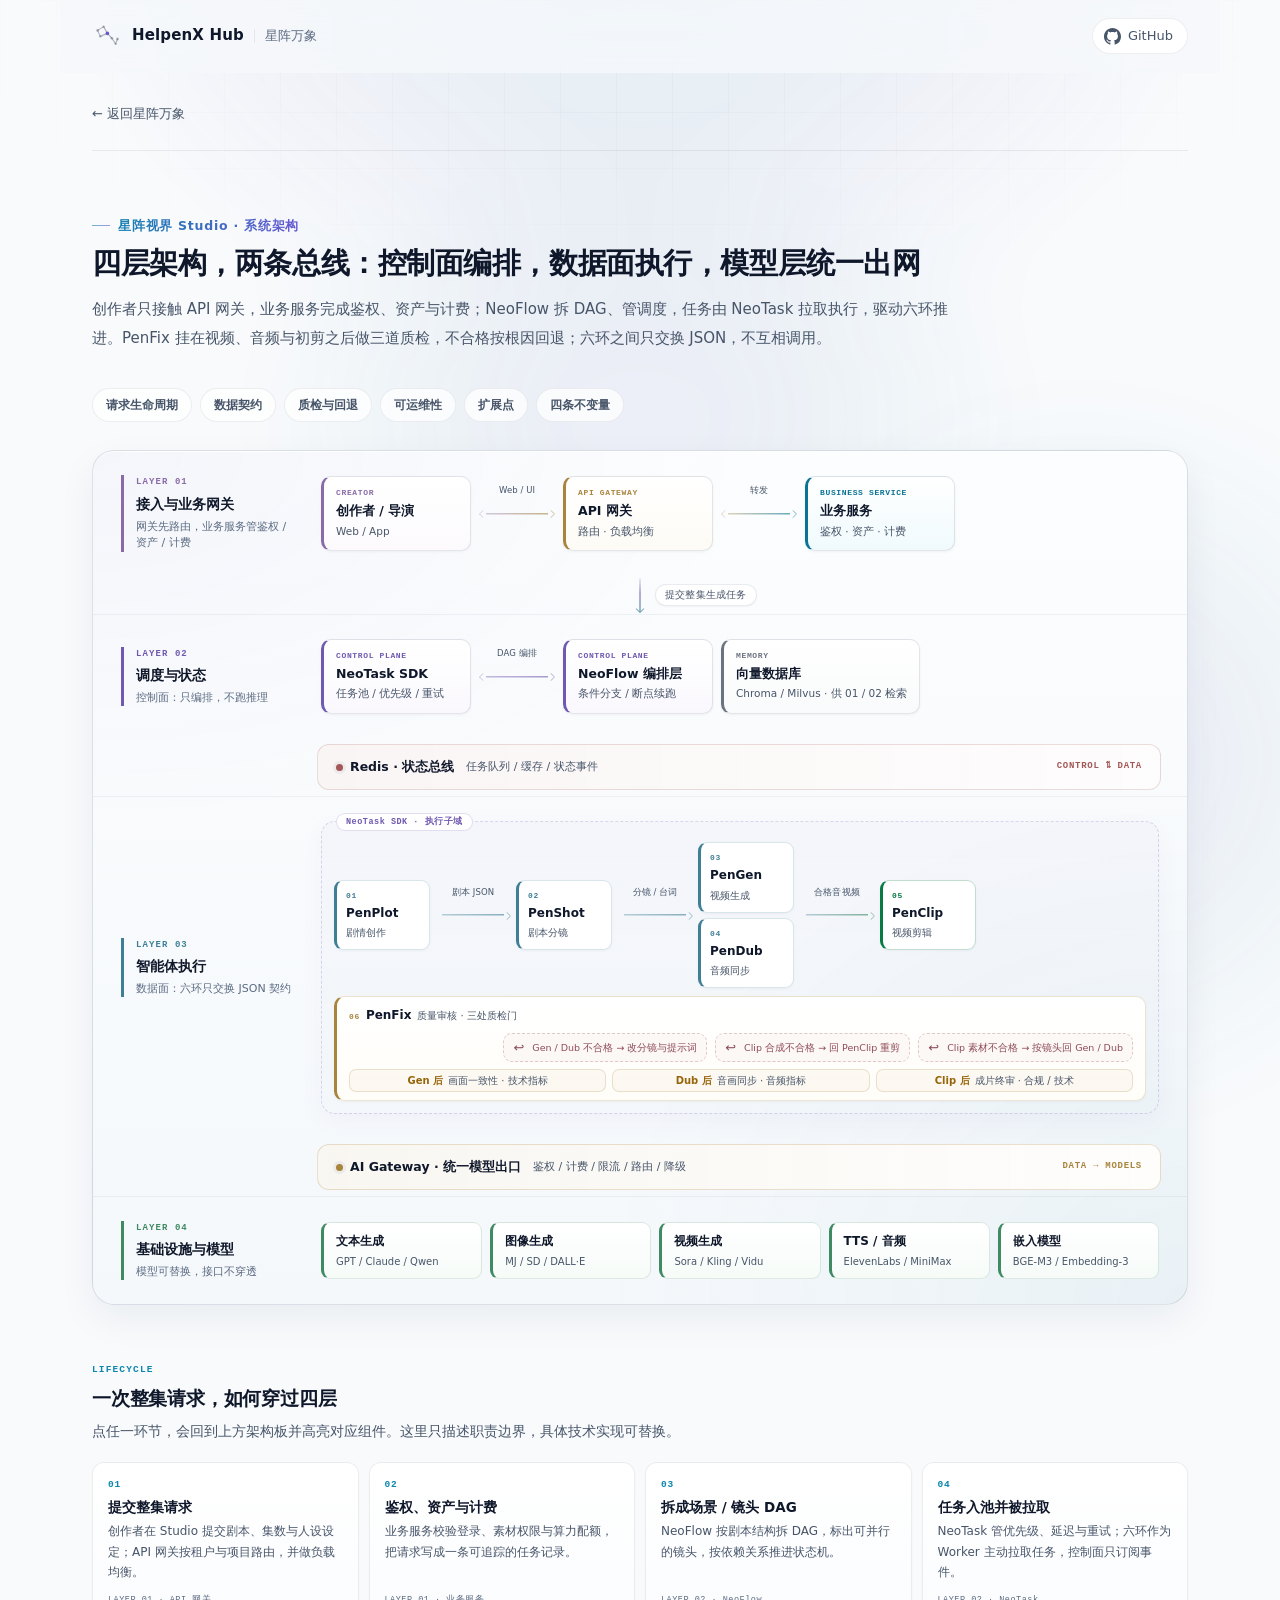
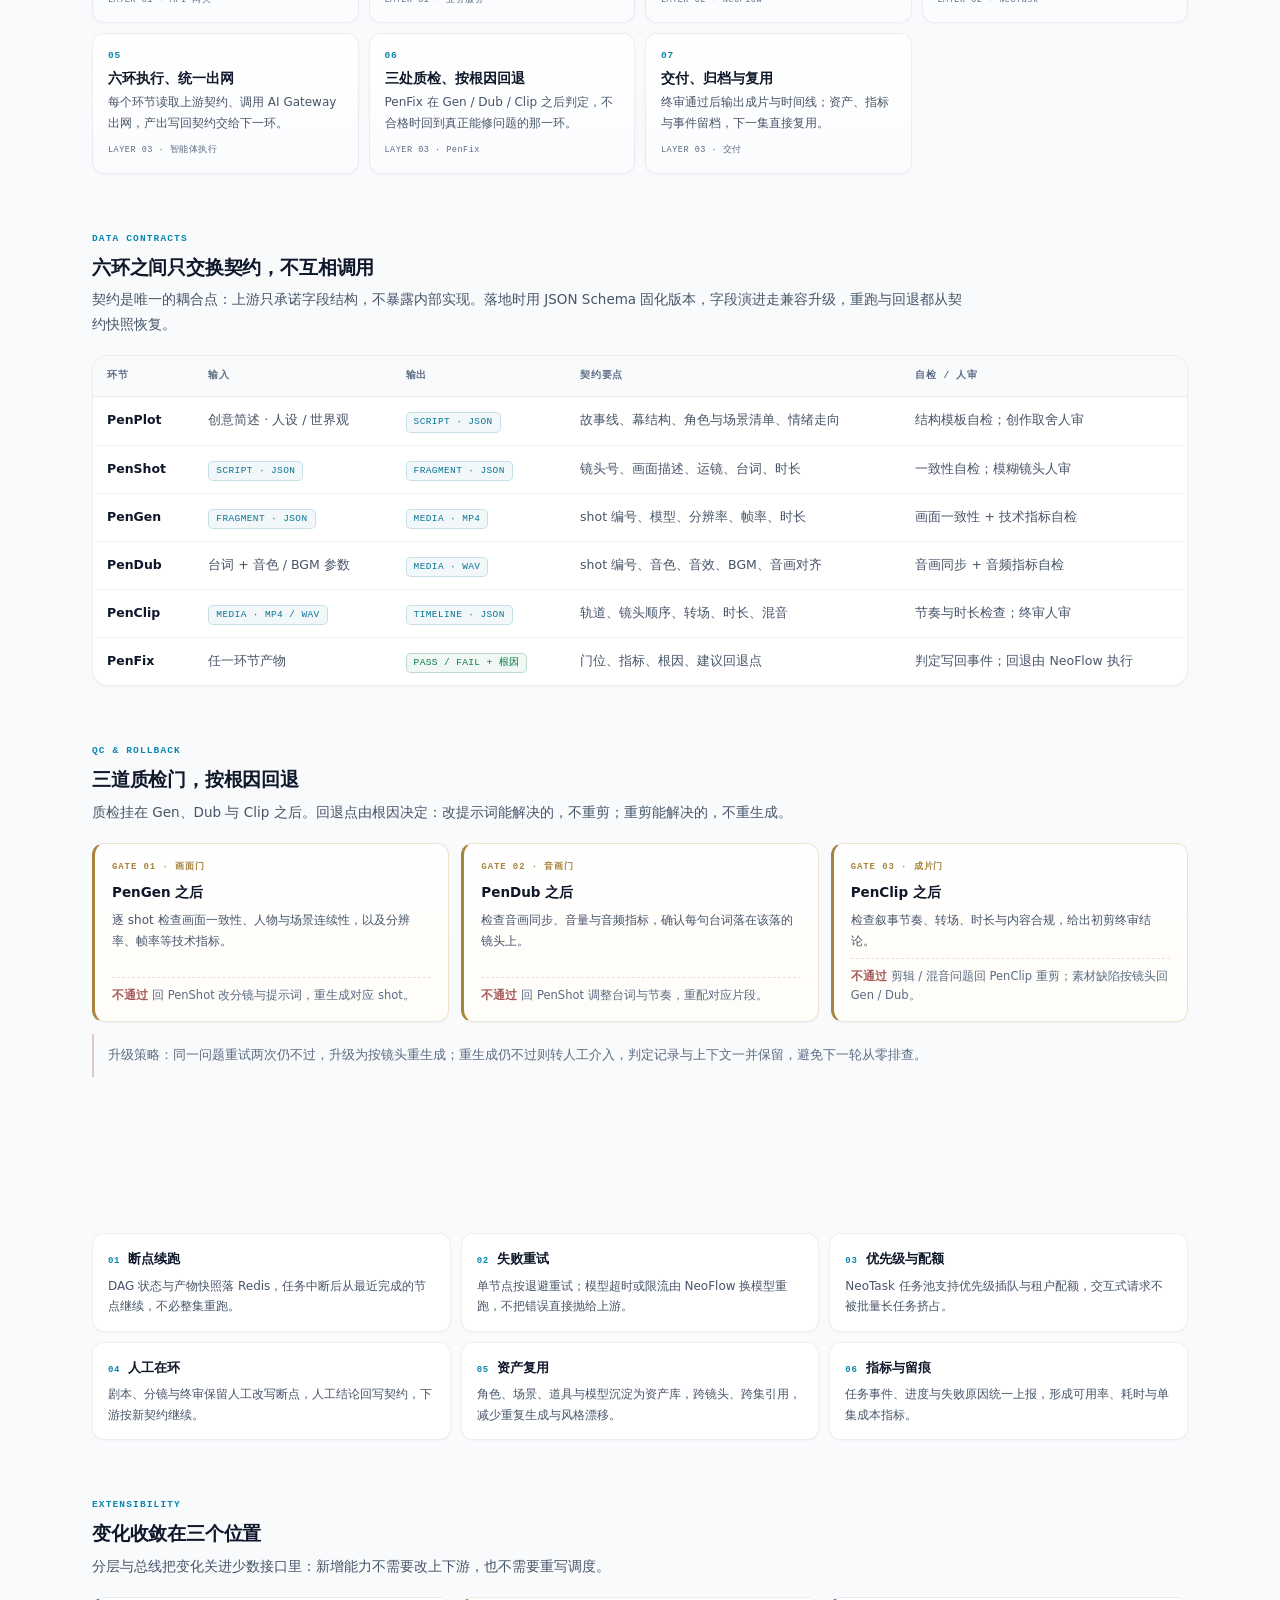
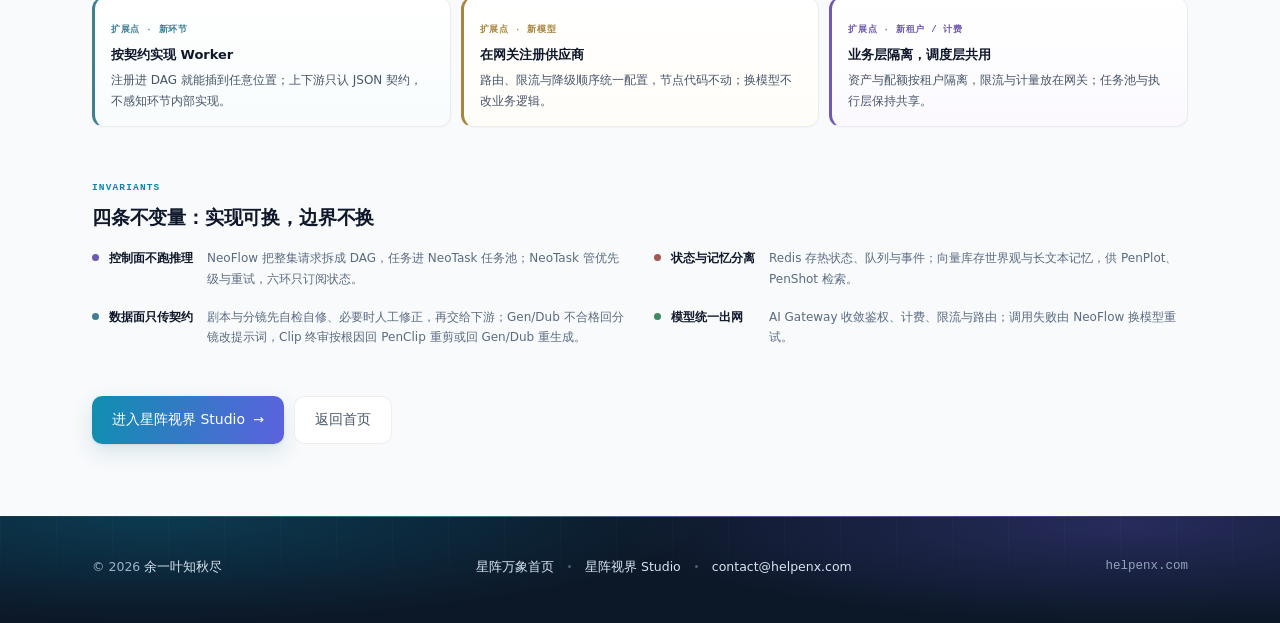
==== architecture.html @ 9dc8b2a7 "优化ID" ====
<!DOCTYPE html>
<html lang="zh-CN">
<head>
<meta charset="UTF-8" />
<meta name="viewport" content="width=device-width, initial-scale=1.0" />
<title>星阵视界 Studio · 系统架构 | HelpenX Hub 星阵万象</title>
<meta name="description" content="星阵视界 Studio 的分层系统架构：接入与业务网关、调度与状态、智能体执行、基础设施与模型四层，Redis 状态总线与 AI Gateway 模型出口连接控制面与数据面；六环只交换 JSON 契约，PenFix 三道质检门按根因回退。" />
<meta name="keywords" content="星阵视界 Studio 架构, AIGC 系统架构, 四层架构, NeoFlow, NeoTask, AI Gateway, 质检回退, HelpenX" />
<meta name="author" content="HelpenX" />
<meta name="robots" content="index, follow, max-snippet:-1, max-image-preview:large" />
<meta name="googlebot" content="index, follow" />
<link rel="canonical" href="https://helpenx.com/architecture.html" />
<link rel="alternate" hreflang="zh-CN" href="https://helpenx.com/architecture.html" />
<link rel="alternate" hreflang="x-default" href="https://helpenx.com/architecture.html" />
<link rel="sitemap" type="application/xml" href="/sitemap.xml" />
<meta name="theme-color" content="#f6f8fb" />
<meta name="color-scheme" content="light" />
<meta name="referrer" content="strict-origin-when-cross-origin" />
<meta property="og:type" content="article" />
<meta property="og:site_name" content="HelpenX Hub · 星阵万象" />
<meta property="og:title" content="星阵视界 Studio · 系统架构" />
<meta property="og:description" content="四层架构、两条总线：控制面编排，数据面执行，模型层统一出网。六环只交换 JSON，PenFix 三道质检按根因回退。" />
<meta property="og:url" content="https://helpenx.com/architecture.html" />
<meta property="og:locale" content="zh_CN" />
<meta property="og:image" content="https://helpenx.com/assets/share-cover.jpg" />
<meta property="og:image:type" content="image/jpeg" />
<meta property="og:image:width" content="1200" />
<meta property="og:image:height" content="630" />
<meta property="og:image:alt" content="HelpenX Hub · 星阵万象：北斗七星生态与星阵视界 Studio" />
<meta name="twitter:card" content="summary_large_image" />
<meta name="twitter:title" content="星阵视界 Studio · 系统架构" />
<meta name="twitter:description" content="四层架构、两条总线：控制面编排，数据面执行，模型层统一出网。六环只交换 JSON，PenFix 三道质检按根因回退。" />
<meta name="twitter:image" content="https://helpenx.com/assets/share-cover.jpg" />
<meta name="twitter:image:alt" content="HelpenX Hub · 星阵万象：北斗七星生态与星阵视界 Studio" />
<link rel="icon" type="image/svg+xml" href="./favicon.svg" />
<link rel="icon" type="image/png" sizes="48x48" href="./assets/icons/favicon-48x48.png" />
<link rel="icon" type="image/png" sizes="32x32" href="./assets/icons/favicon-32x32.png" />
<link rel="icon" type="image/png" sizes="16x16" href="./assets/icons/favicon-16x16.png" />
<link rel="apple-touch-icon" sizes="180x180" href="./assets/icons/apple-touch-icon.png" />
<link rel="stylesheet" href="./styles.css?v=202611151805" />
<script type="application/ld+json">
{
  "@context": "https://schema.org",
  "@graph": [
    {
      "@type": "WebPage",
      "@id": "https://helpenx.com/architecture.html#webpage",
      "url": "https://helpenx.com/architecture.html",
      "name": "星阵视界 Studio · 系统架构 | HelpenX Hub 星阵万象",
      "description": "星阵视界 Studio 的四层系统架构与两条总线：控制面编排、数据面执行、模型层统一出网，六环只交换 JSON 契约，PenFix 三道质检门按根因回退。",
      "inLanguage": "zh-CN",
      "isPartOf": { "@id": "https://helpenx.com/#website" },
      "primaryImageOfPage": { "@id": "https://helpenx.com/architecture.html#primaryimage" },
      "breadcrumb": { "@id": "https://helpenx.com/architecture.html#breadcrumb" }
    },
    {
      "@type": "ImageObject",
      "@id": "https://helpenx.com/architecture.html#primaryimage",
      "url": "https://helpenx.com/assets/share-cover.jpg",
      "width": 1200,
      "height": 630
    },
    {
      "@type": "BreadcrumbList",
      "@id": "https://helpenx.com/architecture.html#breadcrumb",
      "itemListElement": [
        { "@type": "ListItem", "position": 1, "name": "星阵万象", "item": "https://helpenx.com/" },
        { "@type": "ListItem", "position": 2, "name": "星阵视界 Studio · 系统架构", "item": "https://helpenx.com/architecture.html" }
      ]
    }
  ]
}
</script>
</head>
<body>
<div class="bg-grid" aria-hidden="true"></div>
<div class="bg-glow" aria-hidden="true"></div>

<header class="site-header">
  <a class="brand" href="./" aria-label="HelpenX Hub · 星阵万象 首页">
    <svg class="brand__mark" viewBox="0 0 40 40" aria-hidden="true" focusable="false">
      <g class="brand__lines" fill="none" stroke="currentColor" stroke-width="1.5" stroke-linecap="round" stroke-linejoin="round">
        <path d="M7.5 12.5 15.5 7.5 20.5 16.5 11 20.5Z" />
        <path d="M20.5 16.5 26.5 23 31.5 30.5 34 24" />
      </g>
      <g class="brand__stars" fill="currentColor">
        <circle cx="7.5" cy="12.5" r="1.9" />
        <circle cx="15.5" cy="7.5" r="1.6" />
        <circle class="is-key" cx="20.5" cy="16.5" r="2.4" />
        <circle cx="11" cy="20.5" r="1.6" />
        <circle cx="26.5" cy="23" r="1.8" />
        <circle cx="31.5" cy="30.5" r="1.5" />
        <circle cx="34" cy="24" r="1.9" />
      </g>
    </svg>
    <span class="brand__name">HelpenX Hub</span>
    <span class="brand__sub">星阵万象</span>
  </a>
  <div class="header__right">
    <a class="ghlink" href="https://github.com/neopen" target="_blank" rel="noopener me" aria-label="HelpenX 的 GitHub">
      <svg width="17" height="17" viewBox="0 0 16 16" fill="currentColor" aria-hidden="true"><path d="M8 0C3.58 0 0 3.58 0 8c0 3.54 2.29 6.53 5.47 7.59.4.07.55-.17.55-.38 0-.19-.01-.82-.01-1.49-2.01.37-2.53-.49-2.69-.94-.09-.23-.48-.94-.82-1.13-.28-.15-.68-.52-.01-.53.63-.01 1.08.58 1.23.82.72 1.21 1.87.87 2.33.66.07-.52.28-.87.51-1.07-1.78-.2-3.64-.89-3.64-3.95 0-.87.31-1.59.82-2.15-.08-.2-.36-1.02.08-2.12 0 0 .67-.21 2.2.82.64-.18 1.32-.27 2-.27s1.36.09 2 .27c1.53-1.04 2.2-.82 2.2-.82.44 1.1.16 1.92.08 2.12.51.56.82 1.27.82 2.15 0 3.07-1.87 3.75-3.65 3.95.29.25.54.73.54 1.48 0 1.07-.01 1.93-.01 2.2 0 .21.15.46.55.38A8.01 8.01 0 0 0 16 8c0-4.42-3.58-8-8-8Z"/></svg>
      <span>GitHub</span>
    </a>
  </div>
</header>

<main class="arch-page">
  <a class="arch-page__back" href="./">← 返回星阵万象</a>

  <section class="arch" id="architecture" aria-labelledby="arch-title">
    <div class="arch__head">
      <span class="arch__eyebrow">星阵视界 Studio · 系统架构</span>
      <h1 class="arch__title" id="arch-title">四层架构，两条总线：控制面编排，数据面执行，模型层统一出网</h1>
      <p class="arch__lead">创作者只接触 API 网关，业务服务完成鉴权、资产与计费；NeoFlow 拆 DAG、管调度，任务由 NeoTask 拉取执行，驱动六环推进。PenFix 挂在视频、音频与初剪之后做三道质检，不合格按根因回退；六环之间只交换 JSON，不互相调用。</p>
    </div>

    <nav class="arch-toc" aria-label="架构页目录">
      <a href="#lifecycle">请求生命周期</a>
      <a href="#contracts">数据契约</a>
      <a href="#qc">质检与回退</a>
      <a href="#ops">可运维性</a>
      <a href="#extend">扩展点</a>
      <a href="#invariants">四条不变量</a>
    </nav>

    <div class="arch-board" role="group" aria-label="星阵视界 Studio 四层系统架构">
      <div class="arch-layer arch-layer--access">
        <div class="arch-layer__rail">
          <span class="arch-layer__num">LAYER 01</span>
          <span class="arch-layer__name">接入与业务网关</span>
          <span class="arch-layer__note">网关先路由，业务服务管鉴权 / 资产 / 计费</span>
        </div>
        <div class="arch-layer__body">
          <div class="arch-node arch-node--user" data-node="creator">
            <span class="arch-node__meta">CREATOR</span>
            <span class="arch-node__name">创作者 / 导演</span>
            <span class="arch-node__sub">Web / App</span>
          </div>
          <span class="arch-arrow arch-arrow--bi" data-edge="creator|gateway" aria-hidden="true"><em>Web / UI</em></span>
          <div class="arch-node arch-node--gateway" data-node="gateway">
            <span class="arch-node__meta">API GATEWAY</span>
            <span class="arch-node__name">API 网关</span>
            <span class="arch-node__sub">路由 · 负载均衡</span>
          </div>
          <span class="arch-arrow arch-arrow--bi arch-arrow--svc" data-edge="gateway|biz" aria-hidden="true"><em>转发</em></span>
          <div class="arch-node arch-node--service" data-node="biz">
            <span class="arch-node__meta">BUSINESS SERVICE</span>
            <span class="arch-node__name">业务服务</span>
            <span class="arch-node__sub">鉴权 · 资产 · 计费</span>
          </div>
        </div>
      </div>

      <div class="arch-drop" data-edge="biz|flow" aria-hidden="true"><span class="arch-drop__stem"></span><span class="arch-drop__label">提交整集生成任务</span></div>

      <div class="arch-layer arch-layer--control">
        <div class="arch-layer__rail">
          <span class="arch-layer__num">LAYER 02</span>
          <span class="arch-layer__name">调度与状态</span>
          <span class="arch-layer__note">控制面：只编排，不跑推理</span>
        </div>
        <div class="arch-layer__body">
          <div class="arch-node arch-node--control" data-node="core">
            <span class="arch-node__meta">CONTROL PLANE</span>
            <span class="arch-node__name">NeoTask SDK</span>
            <span class="arch-node__sub">任务池 / 优先级 / 重试</span>
          </div>
          <span class="arch-arrow arch-arrow--bi" data-edge="core|flow" aria-hidden="true"><em>DAG 编排</em></span>
          <div class="arch-node arch-node--control" data-node="flow">
            <span class="arch-node__meta">CONTROL PLANE</span>
            <span class="arch-node__name">NeoFlow 编排层</span>
            <span class="arch-node__sub">条件分支 / 断点续跑</span>
          </div>
          <div class="arch-node arch-node--vdb">
            <span class="arch-node__meta">MEMORY</span>
            <span class="arch-node__name">向量数据库</span>
            <span class="arch-node__sub">Chroma / Milvus · 供 01 / 02 检索</span>
          </div>
        </div>
      </div>

      <div class="arch-bus arch-bus--redis">
        <span class="arch-bus__name">Redis · 状态总线</span>
        <span class="arch-bus__note">任务队列 / 缓存 / 状态事件</span>
        <span class="arch-bus__meta">CONTROL ⇅ DATA</span>
      </div>

      <div class="arch-layer arch-layer--agents">
        <div class="arch-layer__rail">
          <span class="arch-layer__num">LAYER 03</span>
          <span class="arch-layer__name">智能体执行</span>
          <span class="arch-layer__note">数据面：六环只交换 JSON 契约</span>
        </div>
        <div class="arch-runtime">
          <span class="arch-runtime__tag">NeoTask SDK · 执行子域</span>
          <div class="arch-layer__body arch-agents">
            <div class="arch-agent" data-node="plot" data-hub="core">
              <span class="arch-agent__num">01</span>
              <span class="arch-agent__name">PenPlot</span>
              <span class="arch-agent__sub">剧情创作</span>
            </div>
            <span class="arch-arrow" data-edge="plot|shot" aria-hidden="true"><em>剧本 JSON</em></span>
            <div class="arch-agent" data-node="shot" data-hub="core">
              <span class="arch-agent__num">02</span>
              <span class="arch-agent__name">PenShot</span>
              <span class="arch-agent__sub">剧本分镜</span>
            </div>
            <span class="arch-arrow" data-edge="shot|gen shot|dub" aria-hidden="true"><em>分镜 / 台词</em></span>
            <div class="arch-branch">
              <div class="arch-agent" data-node="gen" data-hub="core">
                <span class="arch-agent__num">03</span>
                <span class="arch-agent__name">PenGen</span>
                <span class="arch-agent__sub">视频生成</span>
              </div>
              <div class="arch-agent" data-node="dub" data-hub="core">
                <span class="arch-agent__num">04</span>
                <span class="arch-agent__name">PenDub</span>
                <span class="arch-agent__sub">音频同步</span>
              </div>
            </div>
            <span class="arch-arrow arch-arrow--merge" data-edge="gen|clip dub|clip" aria-hidden="true"><em>合格音视频</em></span>
            <div class="arch-agent arch-agent--clip" data-node="clip" data-hub="core">
              <span class="arch-agent__num">05</span>
              <span class="arch-agent__name">PenClip</span>
              <span class="arch-agent__sub">视频剪辑</span>
            </div>
          </div>
          <div class="arch-qa" data-node="fix" data-hub="core">
            <div class="arch-qa__head">
              <span class="arch-qa__num">06</span>
              <span class="arch-qa__name">PenFix</span>
              <span class="arch-qa__sub">质量审核 · 三处质检门</span>
            </div>
            <div class="arch-qa__returns">
              <span class="arch-rework" data-edge="fix|shot"><span aria-hidden="true">↩</span><span>Gen / Dub 不合格 → 改分镜与提示词</span></span>
              <span class="arch-rework" data-edge="fix|clip"><span aria-hidden="true">↩</span><span>Clip 合成不合格 → 回 PenClip 重剪</span></span>
              <span class="arch-rework" data-edge="fix|clip fix|gen fix|dub"><span aria-hidden="true">↩</span><span>Clip 素材不合格 → 按镜头回 Gen / Dub</span></span>
            </div>
            <div class="arch-qa__checks">
              <span class="arch-qa__check" data-edge="gen|fix"><b>Gen 后</b>画面一致性 · 技术指标</span>
              <span class="arch-qa__check" data-edge="dub|fix"><b>Dub 后</b>音画同步 · 音频指标</span>
              <span class="arch-qa__check" data-edge="clip|fix"><b>Clip 后</b>成片终审 · 合规 / 技术</span>
            </div>
          </div>
        </div>
      </div>

      <div class="arch-bus arch-bus--gateway">
        <span class="arch-bus__name">AI Gateway · 统一模型出口</span>
        <span class="arch-bus__note">鉴权 / 计费 / 限流 / 路由 / 降级</span>
        <span class="arch-bus__meta">DATA → MODELS</span>
      </div>

      <div class="arch-layer arch-layer--models">
        <div class="arch-layer__rail">
          <span class="arch-layer__num">LAYER 04</span>
          <span class="arch-layer__name">基础设施与模型</span>
          <span class="arch-layer__note">模型可替换，接口不穿透</span>
        </div>
        <div class="arch-layer__body">
          <div class="arch-model">
            <span class="arch-model__name">文本生成</span>
            <span class="arch-model__sub">GPT / Claude / Qwen</span>
          </div>
          <div class="arch-model">
            <span class="arch-model__name">图像生成</span>
            <span class="arch-model__sub">MJ / SD / DALL·E</span>
          </div>
          <div class="arch-model">
            <span class="arch-model__name">视频生成</span>
            <span class="arch-model__sub">Sora / Kling / Vidu</span>
          </div>
          <div class="arch-model">
            <span class="arch-model__name">TTS / 音频</span>
            <span class="arch-model__sub">ElevenLabs / MiniMax</span>
          </div>
          <div class="arch-model">
            <span class="arch-model__name">嵌入模型</span>
            <span class="arch-model__sub">BGE-M3 / Embedding-3</span>
          </div>
        </div>
      </div>
    </div>

    <section class="arch-sec" id="lifecycle" aria-labelledby="lifecycle-title">
      <div class="arch-sec__head">
        <span class="arch-sec__eyebrow">LIFECYCLE</span>
        <h2 class="arch-sec__title" id="lifecycle-title">一次整集请求，如何穿过四层</h2>
        <p class="arch-sec__note">点任一环节，会回到上方架构板并高亮对应组件。这里只描述职责边界，具体技术实现可替换。</p>
      </div>
      <ol class="arch-steps">
        <li><button class="arch-step" type="button" data-focus="gateway">
          <span class="arch-step__num">01</span>
          <span class="arch-step__title">提交整集请求</span>
          <span class="arch-step__desc">创作者在 Studio 提交剧本、集数与人设设定；API 网关按租户与项目路由，并做负载均衡。</span>
          <span class="arch-step__layer">LAYER 01 · API 网关</span>
        </button></li>
        <li><button class="arch-step" type="button" data-focus="biz">
          <span class="arch-step__num">02</span>
          <span class="arch-step__title">鉴权、资产与计费</span>
          <span class="arch-step__desc">业务服务校验登录、素材权限与算力配额，把请求写成一条可追踪的任务记录。</span>
          <span class="arch-step__layer">LAYER 01 · 业务服务</span>
        </button></li>
        <li><button class="arch-step" type="button" data-focus="flow">
          <span class="arch-step__num">03</span>
          <span class="arch-step__title">拆成场景 / 镜头 DAG</span>
          <span class="arch-step__desc">NeoFlow 按剧本结构拆 DAG，标出可并行的镜头，按依赖关系推进状态机。</span>
          <span class="arch-step__layer">LAYER 02 · NeoFlow</span>
        </button></li>
        <li><button class="arch-step" type="button" data-focus="core">
          <span class="arch-step__num">04</span>
          <span class="arch-step__title">任务入池并被拉取</span>
          <span class="arch-step__desc">NeoTask 管优先级、延迟与重试；六环作为 Worker 主动拉取任务，控制面只订阅事件。</span>
          <span class="arch-step__layer">LAYER 02 · NeoTask</span>
        </button></li>
        <li><button class="arch-step" type="button" data-focus="shot">
          <span class="arch-step__num">05</span>
          <span class="arch-step__title">六环执行、统一出网</span>
          <span class="arch-step__desc">每个环节读取上游契约、调用 AI Gateway 出网，产出写回契约交给下一环。</span>
          <span class="arch-step__layer">LAYER 03 · 智能体执行</span>
        </button></li>
        <li><button class="arch-step" type="button" data-focus="fix">
          <span class="arch-step__num">06</span>
          <span class="arch-step__title">三处质检、按根因回退</span>
          <span class="arch-step__desc">PenFix 在 Gen / Dub / Clip 之后判定，不合格时回到真正能修问题的那一环。</span>
          <span class="arch-step__layer">LAYER 03 · PenFix</span>
        </button></li>
        <li><button class="arch-step" type="button" data-focus="clip">
          <span class="arch-step__num">07</span>
          <span class="arch-step__title">交付、归档与复用</span>
          <span class="arch-step__desc">终审通过后输出成片与时间线；资产、指标与事件留档，下一集直接复用。</span>
          <span class="arch-step__layer">LAYER 03 · 交付</span>
        </button></li>
      </ol>
    </section>

    <section class="arch-sec" id="contracts" aria-labelledby="contracts-title">
      <div class="arch-sec__head">
        <span class="arch-sec__eyebrow">DATA CONTRACTS</span>
        <h2 class="arch-sec__title" id="contracts-title">六环之间只交换契约，不互相调用</h2>
        <p class="arch-sec__note">契约是唯一的耦合点：上游只承诺字段结构，不暴露内部实现。落地时用 JSON Schema 固化版本，字段演进走兼容升级，重跑与回退都从契约快照恢复。</p>
      </div>
      <div class="arch-table-wrap" role="region" aria-label="六环数据契约表" tabindex="0">
        <table class="arch-table">
          <thead>
            <tr>
              <th scope="col">环节</th>
              <th scope="col">输入</th>
              <th scope="col">输出</th>
              <th scope="col">契约要点</th>
              <th scope="col">自检 / 人审</th>
            </tr>
          </thead>
          <tbody>
            <tr>
              <th scope="row">PenPlot</th>
              <td>创意简述 · 人设 / 世界观</td>
              <td><span class="arch-type">SCRIPT · JSON</span></td>
              <td>故事线、幕结构、角色与场景清单、情绪走向</td>
              <td>结构模板自检；创作取舍人审</td>
            </tr>
            <tr>
              <th scope="row">PenShot</th>
              <td><span class="arch-type">SCRIPT · JSON</span></td>
              <td><span class="arch-type">FRAGMENT · JSON</span></td>
              <td>镜头号、画面描述、运镜、台词、时长</td>
              <td>一致性自检；模糊镜头人审</td>
            </tr>
            <tr>
              <th scope="row">PenGen</th>
              <td><span class="arch-type">FRAGMENT · JSON</span></td>
              <td><span class="arch-type">MEDIA · MP4</span></td>
              <td>shot 编号、模型、分辨率、帧率、时长</td>
              <td>画面一致性 + 技术指标自检</td>
            </tr>
            <tr>
              <th scope="row">PenDub</th>
              <td>台词 + 音色 / BGM 参数</td>
              <td><span class="arch-type">MEDIA · WAV</span></td>
              <td>shot 编号、音色、音效、BGM、音画对齐</td>
              <td>音画同步 + 音频指标自检</td>
            </tr>
            <tr>
              <th scope="row">PenClip</th>
              <td><span class="arch-type">MEDIA · MP4 / WAV</span></td>
              <td><span class="arch-type">TIMELINE · JSON</span></td>
              <td>轨道、镜头顺序、转场、时长、混音</td>
              <td>节奏与时长检查；终审人审</td>
            </tr>
            <tr>
              <th scope="row">PenFix</th>
              <td>任一环节产物</td>
              <td><span class="arch-type arch-type--pass">PASS / FAIL + 根因</span></td>
              <td>门位、指标、根因、建议回退点</td>
              <td>判定写回事件；回退由 NeoFlow 执行</td>
            </tr>
          </tbody>
        </table>
      </div>
      <p class="arch-table__hint">← 左右滑动查看完整契约 →</p>
    </section>

    <section class="arch-sec" id="qc" aria-labelledby="qc-title">
      <div class="arch-sec__head">
        <span class="arch-sec__eyebrow">QC &amp; ROLLBACK</span>
        <h2 class="arch-sec__title" id="qc-title">三道质检门，按根因回退</h2>
        <p class="arch-sec__note">质检挂在 Gen、Dub 与 Clip 之后。回退点由根因决定：改提示词能解决的，不重剪；重剪能解决的，不重生成。</p>
      </div>
      <div class="arch-gates">
        <article class="arch-gate">
          <span class="arch-gate__tag">GATE 01 · 画面门</span>
          <h3 class="arch-gate__title">PenGen 之后</h3>
          <p class="arch-gate__desc">逐 shot 检查画面一致性、人物与场景连续性，以及分辨率、帧率等技术指标。</p>
          <p class="arch-gate__back"><b>不通过</b>回 PenShot 改分镜与提示词，重生成对应 shot。</p>
        </article>
        <article class="arch-gate">
          <span class="arch-gate__tag">GATE 02 · 音画门</span>
          <h3 class="arch-gate__title">PenDub 之后</h3>
          <p class="arch-gate__desc">检查音画同步、音量与音频指标，确认每句台词落在该落的镜头上。</p>
          <p class="arch-gate__back"><b>不通过</b>回 PenShot 调整台词与节奏，重配对应片段。</p>
        </article>
        <article class="arch-gate">
          <span class="arch-gate__tag">GATE 03 · 成片门</span>
          <h3 class="arch-gate__title">PenClip 之后</h3>
          <p class="arch-gate__desc">检查叙事节奏、转场、时长与内容合规，给出初剪终审结论。</p>
          <p class="arch-gate__back"><b>不通过</b>剪辑 / 混音问题回 PenClip 重剪；素材缺陷按镜头回 Gen / Dub。</p>
        </article>
      </div>
      <p class="arch-qc__escalate">升级策略：同一问题重试两次仍不过，升级为按镜头重生成；重生成仍不过则转人工介入，判定记录与上下文一并保留，避免下一轮从零排查。</p>
    </section>

    <section class="arch-sec" id="ops" aria-labelledby="ops-title">
      <div class="arch-sec__head">
        <span class="arch-sec__eyebrow">OPERABILITY</span>
        <h2 class="arch-sec__title" id="ops-title">长任务链路的可运维性</h2>
        <p class="arch-sec__note">整集生成动辄数十个任务，最怕跑到一半全部丢失。状态、重试、配额与人审断点都要在架构里预留位置。</p>
      </div>
      <div class="arch-ops">
        <article class="arch-op">
          <div class="arch-op__head"><span class="arch-op__index">01</span><h3 class="arch-op__title">断点续跑</h3></div>
          <p>DAG 状态与产物快照落 Redis，任务中断后从最近完成的节点继续，不必整集重跑。</p>
        </article>
        <article class="arch-op">
          <div class="arch-op__head"><span class="arch-op__index">02</span><h3 class="arch-op__title">失败重试</h3></div>
          <p>单节点按退避重试；模型超时或限流由 NeoFlow 换模型重跑，不把错误直接抛给上游。</p>
        </article>
        <article class="arch-op">
          <div class="arch-op__head"><span class="arch-op__index">03</span><h3 class="arch-op__title">优先级与配额</h3></div>
          <p>NeoTask 任务池支持优先级插队与租户配额，交互式请求不被批量长任务挤占。</p>
        </article>
        <article class="arch-op">
          <div class="arch-op__head"><span class="arch-op__index">04</span><h3 class="arch-op__title">人工在环</h3></div>
          <p>剧本、分镜与终审保留人工改写断点，人工结论回写契约，下游按新契约继续。</p>
        </article>
        <article class="arch-op">
          <div class="arch-op__head"><span class="arch-op__index">05</span><h3 class="arch-op__title">资产复用</h3></div>
          <p>角色、场景、道具与模型沉淀为资产库，跨镜头、跨集引用，减少重复生成与风格漂移。</p>
        </article>
        <article class="arch-op">
          <div class="arch-op__head"><span class="arch-op__index">06</span><h3 class="arch-op__title">指标与留痕</h3></div>
          <p>任务事件、进度与失败原因统一上报，形成可用率、耗时与单集成本指标。</p>
        </article>
      </div>
    </section>

    <section class="arch-sec" id="extend" aria-labelledby="extend-title">
      <div class="arch-sec__head">
        <span class="arch-sec__eyebrow">EXTENSIBILITY</span>
        <h2 class="arch-sec__title" id="extend-title">变化收敛在三个位置</h2>
        <p class="arch-sec__note">分层与总线把变化关进少数接口里：新增能力不需要改上下游，也不需要重写调度。</p>
      </div>
      <div class="arch-extend">
        <article class="arch-extend__item arch-extend__item--cyan">
          <span class="arch-extend__tag">扩展点 · 新环节</span>
          <h3 class="arch-extend__title">按契约实现 Worker</h3>
          <p>注册进 DAG 就能插到任意位置；上下游只认 JSON 契约，不感知环节内部实现。</p>
        </article>
        <article class="arch-extend__item arch-extend__item--amber">
          <span class="arch-extend__tag">扩展点 · 新模型</span>
          <h3 class="arch-extend__title">在网关注册供应商</h3>
          <p>路由、限流与降级顺序统一配置，节点代码不动；换模型不改业务逻辑。</p>
        </article>
        <article class="arch-extend__item arch-extend__item--violet">
          <span class="arch-extend__tag">扩展点 · 新租户 / 计费</span>
          <h3 class="arch-extend__title">业务层隔离，调度层共用</h3>
          <p>资产与配额按租户隔离，限流与计量放在网关；任务池与执行层保持共享。</p>
        </article>
      </div>
    </section>

    <section class="arch-sec arch-sec--notes" id="invariants" aria-labelledby="invariants-title">
      <div class="arch-sec__head">
        <span class="arch-sec__eyebrow">INVARIANTS</span>
        <h2 class="arch-sec__title" id="invariants-title">四条不变量：实现可换，边界不换</h2>
      </div>
      <ul class="arch-notes">
        <li><span class="arch-notes__dot arch-notes__dot--control" aria-hidden="true"></span><strong>控制面不跑推理</strong><span>NeoFlow 把整集请求拆成 DAG，任务进 NeoTask 任务池；NeoTask 管优先级与重试，六环只订阅状态。</span></li>
        <li><span class="arch-notes__dot arch-notes__dot--state" aria-hidden="true"></span><strong>状态与记忆分离</strong><span>Redis 存热状态、队列与事件；向量库存世界观与长文本记忆，供 PenPlot、PenShot 检索。</span></li>
        <li><span class="arch-notes__dot arch-notes__dot--data" aria-hidden="true"></span><strong>数据面只传契约</strong><span>剧本与分镜先自检自修、必要时人工修正，再交给下游；Gen/Dub 不合格回分镜改提示词，Clip 终审按根因回 PenClip 重剪或回 Gen/Dub 重生成。</span></li>
        <li><span class="arch-notes__dot arch-notes__dot--model" aria-hidden="true"></span><strong>模型统一出网</strong><span>AI Gateway 收敛鉴权、计费、限流与路由；调用失败由 NeoFlow 换模型重试。</span></li>
      </ul>
    </section>
  </section>

  <div class="arch-page__actions">
    <a class="btn btn-primary" href="https://studio.helpenx.com" target="_blank" rel="noopener">进入星阵视界 Studio <span class="btn__arrow" aria-hidden="true">→</span></a>
    <a class="btn btn-ghost" href="./">返回首页</a>
  </div>
</main>

<footer class="site-footer">
  <div class="site-footer__inner">
    <div class="site-footer__row">
      <span>© <span id="year"></span> <a href="https://pengline.cn/" target="_blank" rel="noopener">余一叶知秋尽</a></span>
      <div class="site-footer__contact">
        <a href="./">星阵万象首页</a>
        <span class="site-footer__dot" aria-hidden="true"></span>
        <a href="https://studio.helpenx.com" target="_blank" rel="noopener">星阵视界 Studio</a>
        <span class="site-footer__dot" aria-hidden="true"></span>
        <a href="mailto:contact@helpenx.com">contact@helpenx.com</a>
      </div>
      <span class="site-footer__site">helpenx.com</span>
    </div>
  </div>
</footer>

<script src="./architecture.js?v=202611141822"></script>
</body>
</html>
---- styles.css ----
:root {
  --bg: #f8fafc;
  --surface: #ffffff;
  --surface-hover: #ffffff;
  --border: rgba(15, 23, 42, 0.07);
  --border-hover: rgba(15, 23, 42, 0.15);
  --text: #0f172a;
  --text-dim: #475569;
  --text-faint: #5b6b82;
  --ink: #0f172a;
  --cyan: #0b86ac;
  --violet: #6558d3;
  --green: #087a43;
  --amber: #96650a;
  --violet-soft: #8a6ba8;
  --cyan-soft: #3f7f96;
  --green-soft: #3f8a63;
  --amber-soft: #a8843c;
  --red-soft: #a45757;
  --mono: ui-monospace, "Cascadia Code", Consolas, Menlo, monospace;
  --sans: "Inter", "Segoe UI", system-ui, -apple-system, "PingFang SC", "Microsoft YaHei", sans-serif;
  --maxw: 1160px;
  --radius: 20px;
  --shadow: 0 1px 2px rgba(15, 34, 67, 0.035), 0 10px 30px rgba(15, 34, 67, 0.055);
  --shadow-hover: 0 2px 6px rgba(15, 34, 67, 0.045), 0 18px 44px rgba(15, 34, 67, 0.1);
  --accent: var(--cyan);
}

* { box-sizing: border-box; margin: 0; padding: 0; }
html { scroll-behavior: smooth; }

body {
  font-family: var(--sans);
  background: var(--bg);
  color: var(--text);
  min-height: 100vh;
  line-height: 1.7;
  -webkit-font-smoothing: antialiased;
  text-rendering: optimizeLegibility;
}

::selection { background: rgba(111, 91, 184, 0.14); }

/* ---------- 背景 ---------- */
.bg-grid {
  position: fixed; inset: 0; z-index: -2; pointer-events: none;
  background-image:
    linear-gradient(rgba(15, 34, 67, 0.035) 1px, transparent 1px),
    linear-gradient(90deg, rgba(15, 34, 67, 0.035) 1px, transparent 1px);
  background-size: 56px 56px;
  mask-image: radial-gradient(ellipse 80% 50% at 50% 0%, black, transparent 70%);
}
.bg-glow {
  position: fixed; top: -380px; left: 50%; transform: translateX(-50%);
  z-index: -1; pointer-events: none;
  width: 1180px; height: 720px;
  background: radial-gradient(ellipse at center, rgba(10, 116, 148, 0.1), rgba(111, 91, 184, 0.05) 45%, transparent 68%);
  filter: blur(60px);
}

/* ---------- 页眉 ---------- */
.site-header {
  position: sticky; top: 0; z-index: 50;
  display: flex; align-items: center; justify-content: space-between;
  max-width: var(--maxw); margin: 0 auto;
  padding: 18px 32px;
  background: rgba(246, 248, 251, 0.82);
  backdrop-filter: blur(14px) saturate(140%);
  border-bottom: 1px solid transparent;
  transition: border-color 0.2s ease, box-shadow 0.2s ease;
}
.site-header.is-stuck {
  border-bottom-color: var(--border);
  box-shadow: 0 6px 20px rgba(15, 34, 67, 0.07);
}
.brand { display: flex; align-items: center; gap: 10px; text-decoration: none; color: var(--text); }
.brand__mark {
  width: 30px; height: 30px; display: block;
  color: rgba(15, 23, 42, 0.62);
  transition: color 0.2s ease;
}
.brand__lines { opacity: 0.5; }
.brand__stars circle { opacity: 0.45; }
.brand__stars .is-key { fill: var(--violet); opacity: 1; }
.brand:hover .brand__mark { color: var(--cyan); }
.brand__name { font-size: 15px; font-weight: 600; letter-spacing: 0.01em; }
.brand__sub {
  font-size: 13px; color: var(--text-faint); line-height: 1.1;
  padding-left: 10px; border-left: 1px solid var(--border);
}
.header__right { display: flex; align-items: center; gap: 18px; }
.ghlink {
  display: inline-flex; align-items: center; gap: 7px;
  font-size: 13px; font-weight: 500; color: var(--text-dim);
  background: var(--surface);
  border: 1px solid var(--border);
  border-radius: 999px; padding: 6px 14px 6px 11px;
  text-decoration: none;
  transition: color 0.18s ease, border-color 0.18s ease, box-shadow 0.18s ease;
}
.ghlink:hover {
  color: var(--ink);
  border-color: var(--border-hover);
  box-shadow: var(--shadow);
}
.ghlink:focus-visible { outline: 2px solid var(--cyan); outline-offset: 3px; }
.header__stat {
  font-size: 12.5px; color: var(--text-faint);
  display: flex; align-items: center; gap: 7px;
}
.header__stat::before {
  content: ""; width: 6px; height: 6px; border-radius: 50%;
  background: var(--green);
}

/* ---------- Hero ---------- */
main { max-width: var(--maxw); margin: 0 auto; padding: 0 32px; }

.hero { position: relative; isolation: isolate; padding: 56px 0 40px; max-width: 880px; }
.hero__title {
  font-size: clamp(34px, 5.4vw, 54px);
  font-weight: 700; letter-spacing: -0.02em; line-height: 1.12;
  color: var(--ink);
}
.hero__sep { color: var(--text-faint); font-weight: 500; }
.hero__motto {
  margin-top: 18px;
  display: flex; align-items: center; gap: 12px;
  font-size: clamp(16px, 1.7vw, 20px); font-weight: 500;
  letter-spacing: 0.14em; color: var(--ink);
}
.hero__motto::before {
  content: ""; flex: none; width: 28px; height: 1px;
  background: linear-gradient(90deg, var(--cyan), var(--violet));
}
.hero__constellation {
  position: absolute; z-index: -1; top: -2px; right: -18px;
  width: min(330px, 40vw); height: auto;
  color: rgba(10, 116, 148, 0.55);
  opacity: 0.55; pointer-events: none;
}
.hero__const-lines { stroke-dasharray: 3 6; opacity: 0.5; }
.hero__const-stars circle { opacity: 0.55; }
.hero__const-stars .is-key {
  fill: var(--violet); opacity: 1;
  animation: starPulse 4.5s ease-in-out infinite;
}
.grad {
  white-space: nowrap;
  background: linear-gradient(100deg, #14a3c7 0%, #4f6ae0 46%, var(--violet) 100%);
  background-size: 180% 100%;
  -webkit-background-clip: text; background-clip: text; color: transparent;
  animation: gradShift 9s ease-in-out infinite alternate;
}
.hero__sub { color: var(--text-dim); margin-top: 12px; font-size: 16px; line-height: 1.75; max-width: 880px; }
.hero__cta { display: flex; flex-wrap: wrap; gap: 12px; margin-top: 32px; }

/* ---------- 北斗阵列 ---------- */
.constellation { padding: 10px 0 26px; }
.constellation__head { max-width: 788px; }
.constellation__eyebrow {
  display: inline-flex; align-items: center; gap: 10px;
  font-family: var(--mono); font-size: 11px; letter-spacing: 0.16em;
  text-transform: uppercase; color: var(--text-faint);
}
.constellation__eyebrow::before {
  content: ""; width: 6px; height: 6px; border-radius: 50%;
  background: var(--violet);
  box-shadow: 0 0 0 4px rgba(101, 88, 211, 0.1);
}
.constellation__title {
  margin-top: 12px;
  font-size: clamp(24px, 2.8vw, 32px); font-weight: 680;
  letter-spacing: -0.02em; line-height: 1.25; color: var(--ink);
}
.constellation__lead {
  margin-top: 12px; 
  font-size: 15px; line-height: 1.8; color: var(--text-dim);
}
.constellation__toolrow {
  margin-top: 12px;
  display: flex; align-items: center; justify-content: space-between;
  gap: 12px 18px; flex-wrap: wrap;
}
.constellation__hint {
  display: flex; align-items: center; gap: 8px;
  font-size: 12.5px; color: var(--text-faint);
}
.constellation__hintdot {
  flex: none; width: 5px; height: 5px; border-radius: 50%; background: var(--cyan);
}
.constellation__all {
  flex: none; padding: 7px 14px;
  border: 1px solid var(--border); border-radius: 999px;
  background: var(--surface); cursor: pointer;
  font-family: inherit; font-size: 12px; font-weight: 600; color: var(--text-dim);
  transition: color .18s ease, border-color .18s ease, background .18s ease;
}
.constellation__all:hover { color: var(--ink); border-color: var(--border-hover); background: #fff; }
.constellation__all:focus-visible { outline: 2px solid var(--cyan); outline-offset: 3px; }
.constellation__all.is-current {
  color: var(--cyan); border-color: color-mix(in srgb, var(--cyan) 34%, transparent);
  background: color-mix(in srgb, var(--cyan) 6%, var(--surface));
}

.constellation__board {
  --par-x: 0; --par-y: 0;
  position: relative; isolation: isolate; overflow: hidden;
  margin-top: 24px; aspect-ratio: 1000 / 420; min-height: 340px;
  border: 1px solid var(--border); border-radius: 22px;
  background:
    radial-gradient(ellipse 42% 96% at 6% 34%, rgba(10, 116, 148, 0.15), transparent 64%),
    radial-gradient(ellipse 38% 92% at 94% 46%, rgba(101, 88, 211, 0.14), transparent 66%),
    radial-gradient(ellipse 52% 100% at 52% 82%, rgba(79, 106, 224, 0.08), transparent 68%),
    linear-gradient(180deg, #fcfdff, #f2f7fd);
  box-shadow: var(--shadow), inset 0 0 90px rgba(79, 106, 224, 0.035);
}
.constellation__board--micro { aspect-ratio: 1000 / 340; min-height: 300px; }
.constellation__board::before {
  content: ""; position: absolute; inset: 0; z-index: 0; pointer-events: none;
  background-image:
    radial-gradient(ellipse 46% 64% at 50% 54%, transparent 61.4%, rgba(79, 106, 224, 0.1) 61.8%, rgba(79, 106, 224, 0.1) 62.2%, transparent 62.6%),
    radial-gradient(ellipse 34% 46% at 50% 54%, transparent 63.6%, rgba(10, 116, 148, 0.09) 64%, rgba(10, 116, 148, 0.09) 64.4%, transparent 64.8%),
    radial-gradient(circle at 7% 16%, rgba(15, 23, 42, 0.2) 0 1px, transparent 1.6px),
    radial-gradient(circle at 18% 80%, rgba(15, 23, 42, 0.16) 0 1px, transparent 1.6px),
    radial-gradient(circle at 33% 18%, rgba(15, 23, 42, 0.18) 0 1px, transparent 1.5px),
    radial-gradient(circle at 48% 78%, rgba(15, 23, 42, 0.14) 0 1px, transparent 1.6px),
    radial-gradient(circle at 57% 12%, rgba(15, 23, 42, 0.18) 0 1px, transparent 1.5px),
    radial-gradient(circle at 69% 66%, rgba(15, 23, 42, 0.14) 0 1px, transparent 1.6px),
    radial-gradient(circle at 84% 20%, rgba(15, 23, 42, 0.18) 0 1px, transparent 1.5px),
    radial-gradient(circle at 92% 76%, rgba(15, 23, 42, 0.14) 0 1px, transparent 1.6px),
    radial-gradient(circle at 26% 42%, rgba(15, 23, 42, 0.12) 0 1px, transparent 1.5px),
    radial-gradient(circle at 76% 84%, rgba(15, 23, 42, 0.12) 0 1px, transparent 1.5px);
  opacity: 0.6;
  animation: skyBreathe 18s ease-in-out infinite;
}
.constellation__board::after {
  content: ""; position: absolute; inset: 0; z-index: 0; pointer-events: none;
  background: radial-gradient(ellipse 46% 70% at 50% 50%, transparent 55%, rgba(246, 249, 253, 0.5));
}

/* 颗粒流星：细长亮粒 + 微小亮头，斜落时淡入淡出，不再整片扫光 */
.constellation__meteors { position: absolute; inset: 0; z-index: 0; pointer-events: none; overflow: hidden; }
.constellation__meteors i {
  position: absolute; left: var(--x); top: var(--y);
  width: 1.6px; height: var(--len, 60px); border-radius: 999px;
  background: linear-gradient(180deg, transparent, rgba(11, 134, 172, 0.55) 56%, rgba(255, 255, 255, 0.96));
  transform-origin: 50% 0;
  opacity: 0;
  filter: drop-shadow(0 0 2px rgba(11, 134, 172, 0.35));
  animation: meteorFall var(--dur, 10s) linear var(--delay, 0s) infinite;
}
.constellation__meteors i::after {
  content: ""; position: absolute; left: 50%; bottom: -1.5px;
  width: 3px; height: 3px; margin-left: -1.5px; border-radius: 50%;
  background: #fff; box-shadow: 0 0 6px rgba(11, 134, 172, 0.8);
}

/* 右下角的日地月：太阳为静止中心，地球绕日公转，月球绕地球转 */
.constellation__orbit { position: absolute; inset: 0; z-index: 0; pointer-events: none; }
.constellation__orbit::before {
  content: ""; position: absolute; left: 78%; top: 70%;
  width: 172px; height: 172px; margin: -86px 0 0 -86px;
  border: 1px dashed rgba(79, 106, 224, 0.16); border-radius: 50%;
}
.corb { position: absolute; left: 78%; top: 70%; border-radius: 50%; }
.corb--sun {
  width: 66px; height: 66px; margin: -33px 0 0 -33px;
  background: radial-gradient(circle at 34% 32%, #fff2c4, #f8bd3e 56%, #e08c14);
  box-shadow: 0 0 0 5px rgba(248, 189, 62, 0.16), 0 0 42px rgba(248, 189, 62, 0.55);
  animation: sunGlow 6.4s ease-in-out infinite;
}
/* 日冕：三道柔光缓慢绕日自转 */
.corb--sun::before {
  content: ""; position: absolute; inset: -20px; border-radius: 50%;
  background: conic-gradient(
    from 0deg,
    rgba(255, 214, 110, 0) 0deg,
    rgba(255, 224, 130, 0.64) 26deg,
    rgba(248, 189, 62, 0) 64deg,
    rgba(255, 214, 110, 0) 140deg,
    rgba(255, 208, 96, 0.5) 176deg,
    rgba(248, 189, 62, 0) 214deg,
    rgba(255, 214, 110, 0) 292deg,
    rgba(255, 224, 130, 0.58) 322deg,
    rgba(248, 189, 62, 0) 360deg
  );
  -webkit-mask: radial-gradient(circle closest-side, transparent 48%, #000 64%, #000 84%, transparent 100%);
  mask: radial-gradient(circle closest-side, transparent 48%, #000 64%, #000 84%, transparent 100%);
  animation: coronaSpin 24s linear infinite;
}
.corb--earth {
  width: 14px; height: 14px; margin: -7px 0 0 -7px;
  background: radial-gradient(circle at 32% 30%, #a8dcf5, #2f8fd0 52%, #1b5c98);
  box-shadow: 0 0 0 2px rgba(79, 106, 224, 0.12), 0 0 10px rgba(47, 143, 208, 0.45);
  transform: rotate(-28deg) translateX(86px);
  animation: earthOrbit 28s linear infinite;
}
.corb__moon {
  position: absolute; left: 50%; top: 50%;
  width: 6.5px; height: 6.5px; margin: -3.25px 0 0 -3.25px;
  border-radius: 50%; background: #cfd8e4;
  box-shadow: 0 0 0 1px rgba(255, 255, 255, 0.5), 0 0 4px rgba(15, 23, 42, 0.24);
  transform: translateX(14px);
  animation: moonOrbit 6s linear infinite;
}
.constellation__edges {
  position: absolute; inset: 0; z-index: 1; width: 100%; height: 100%;
}
.constellation__board[data-constellation-board] > .constellation__edges line {
  stroke: rgba(10, 116, 148, 0.26); stroke-width: 1.2;
  stroke-dasharray: 3 5; vector-effect: non-scaling-stroke;
  transition: stroke 0.2s ease, stroke-width 0.2s ease, opacity 0.2s ease;
}
.constellation__board[data-constellation-board] > .constellation__edges {
  filter: drop-shadow(0 5px 12px rgba(79, 106, 224, 0.08));
}
.constellation__board[data-constellation-board] > .constellation__edges line {
  animation: linkDash 6.4s linear infinite;
}
.constellation__board[data-constellation-board] > .constellation__edges line:nth-child(2n) { animation-duration: 8.2s; animation-delay: -2.4s; }
.constellation__board[data-constellation-board] > .constellation__edges line:nth-child(3n) { animation-duration: 5.6s; animation-delay: -4.1s; }
.constellation__board[data-constellation-board] > .constellation__edges line:nth-child(4n) { animation-delay: -6.3s; }
.constellation__edges line.is-selected {
  stroke: rgba(79, 106, 224, 0.55); stroke-dasharray: none; stroke-width: 1.6;
  filter: drop-shadow(0 0 4px rgba(79, 106, 224, 0.4));
}
.constellation__edges line.is-active {
  stroke: rgba(79, 106, 224, 0.8); stroke-dasharray: none; stroke-width: 2;
  filter: drop-shadow(0 0 6px rgba(79, 106, 224, 0.55));
}
.constellation__board.is-tracing .constellation__edges line:not(.is-active):not(.is-selected) { opacity: 0.35; }

.constellation__aux { position: absolute; inset: 0; z-index: 2; }
.caux {
  position: absolute; left: var(--x); top: var(--y);
  width: 24px; height: 24px; transform: translate(-50%, -50%);
  padding: 0; border: 0; background: none; cursor: pointer;
  transition: opacity 0.2s ease;
}
.caux::before {
  content: ""; position: absolute; left: 50%; top: 50%;
  width: 6px; height: 6px; transform: translate(-50%, -50%);
  border-radius: 50%; background: var(--accent); opacity: 0.55;
  transition: width 0.18s ease, height 0.18s ease, opacity 0.18s ease, box-shadow 0.18s ease;
}
.caux:hover::before, .caux:focus-visible::before, .caux.is-hot::before {
  width: 9px; height: 9px; opacity: 1;
  box-shadow: 0 0 0 4px color-mix(in srgb, var(--accent) 12%, transparent),
    0 0 12px color-mix(in srgb, var(--accent) 45%, transparent);
}
.caux:focus-visible { outline: 2px solid var(--accent); outline-offset: 2px; border-radius: 50%; }
.caux.is-dim { opacity: 0.28; }
.caux.is-hover::before { width: 10px; height: 10px; opacity: 1; }
.caux--planned { cursor: default; }
.caux--planned::before { background: transparent; border: 1px solid var(--accent); }
/* 辅星呼吸：柔光按不同节拍明灭，错开闪烁避免整片同步 */
.caux::after {
  content: ""; position: absolute; left: 50%; top: 50%;
  width: 15px; height: 15px; margin: -7.5px 0 0 -7.5px;
  border-radius: 50%; pointer-events: none; opacity: 0;
  background: radial-gradient(circle, color-mix(in srgb, var(--accent) 62%, transparent), transparent 68%);
  animation: auxTwinkle 5.6s ease-in-out infinite;
}
.caux:nth-child(3n + 1)::after { animation-delay: -0.8s; }
.caux:nth-child(3n + 2)::after { animation-delay: -2.3s; }
.caux:nth-child(3n)::after { animation-delay: -3.7s; }
.caux:nth-child(5n)::after { animation-duration: 6.4s; }
.caux:nth-child(7n)::after { animation-delay: -4.6s; }

.cstar {
  position: absolute; left: var(--x); top: var(--y); z-index: 3;
  width: 34px; height: 34px; padding: 0; border: 0; background: none;
  transform: translate(-50%, -50%); cursor: pointer;
  font-family: inherit; color: var(--ink);
  transition: opacity 0.2s ease;
}
.cstar__point { position: absolute; inset: 0; display: grid; place-items: center; }
.cstar__halo {
  position: absolute; width: 30px; height: 30px; border-radius: 50%;
  border: 1px solid color-mix(in srgb, var(--accent) 26%, transparent);
  opacity: 0.75; transition: transform 0.22s ease, opacity 0.22s ease;
}
.cstar__halo::after {
  content: ""; position: absolute; inset: -9px; border-radius: 50%;
  border: 1px dashed color-mix(in srgb, var(--accent) 30%, transparent);
  opacity: 0.55;
  animation: orbitSpin 18s linear infinite;
}
.cstar:nth-of-type(2n) .cstar__halo::after { animation-duration: 24s; animation-direction: reverse; }
.cstar:nth-of-type(3n) .cstar__halo::after { animation-duration: 14s; }
.cstar:hover .cstar__halo::after, .cstar:focus-visible .cstar__halo::after,
.cstar[aria-pressed="true"] .cstar__halo::after {
  opacity: 0.95;
  border-color: color-mix(in srgb, var(--accent) 55%, transparent);
}
.cstar__dot {
  position: relative; width: 12px; height: 12px; border-radius: 50%;
  background: var(--accent);
  box-shadow: 0 0 0 4px color-mix(in srgb, var(--accent) 13%, transparent),
    0 0 16px color-mix(in srgb, var(--accent) 42%, transparent);
  animation: starBreathe 6.4s ease-in-out infinite;
  transition: transform 0.22s ease, box-shadow 0.22s ease;
}
.cstar:nth-of-type(2n) .cstar__dot { animation-duration: 7.8s; animation-delay: -2.2s; }
.cstar:nth-of-type(3n) .cstar__dot { animation-duration: 5.4s; animation-delay: -3.6s; }
.cstar:hover .cstar__dot, .cstar:focus-visible .cstar__dot,
.cstar[aria-pressed="true"] .cstar__dot, .cstar.is-hot .cstar__dot { transform: scale(1.28); }
.cstar:hover .cstar__halo, .cstar:focus-visible .cstar__halo,
.cstar[aria-pressed="true"] .cstar__halo { transform: scale(1.22); opacity: 1; }
.cstar:focus-visible { outline: 2px solid var(--accent); outline-offset: 4px; border-radius: 50%; }
.cstar.is-dim { opacity: 0.42; }
/* 亮起时鼓一下：悬停小幅、选中带一点回弹 */
.cstar:hover .cstar__point,
.cstar:focus-visible .cstar__point { animation: starPop 0.42s cubic-bezier(0.22, 1.3, 0.36, 1); }
.cstar[aria-pressed="true"] .cstar__point { animation: starPop 0.56s cubic-bezier(0.22, 1.4, 0.36, 1); }
/* 主星闪耀：十字星芒 + 柔光，每颗星按自己的节拍偶发一闪 */
.cstar__point::before,
.cstar__point::after {
  content: ""; position: absolute; left: 50%; top: 50%;
  pointer-events: none; opacity: 0;
}
.cstar__point::before {
  width: 30px; height: 30px; margin: -15px 0 0 -15px;
  background:
    linear-gradient(90deg, transparent 47.5%, color-mix(in srgb, var(--accent) 82%, #fff) 50%, transparent 52.5%),
    linear-gradient(0deg, transparent 47.5%, color-mix(in srgb, var(--accent) 82%, #fff) 50%, transparent 52.5%);
  animation: starSparkle 6.8s ease-in-out infinite;
}
.cstar__point::after {
  width: 34px; height: 34px; margin: -17px 0 0 -17px;
  border-radius: 50%;
  background: radial-gradient(circle, color-mix(in srgb, var(--accent) 55%, transparent), transparent 66%);
  animation: starGlint 4.9s ease-in-out infinite;
}
.cstar:nth-of-type(2n) .cstar__point::before { animation-duration: 7.4s; }
.cstar:nth-of-type(3n) .cstar__point::after { animation-duration: 5.6s; }
.cstar:nth-of-type(1) .cstar__point::before,
.cstar:nth-of-type(1) .cstar__point::after { animation-delay: -0.3s; }
.cstar:nth-of-type(2) .cstar__point::before,
.cstar:nth-of-type(2) .cstar__point::after { animation-delay: -3.4s; }
.cstar:nth-of-type(3) .cstar__point::before,
.cstar:nth-of-type(3) .cstar__point::after { animation-delay: -1.7s; }
.cstar:nth-of-type(4) .cstar__point::before,
.cstar:nth-of-type(4) .cstar__point::after { animation-delay: -5.1s; }
.cstar:nth-of-type(5) .cstar__point::before,
.cstar:nth-of-type(5) .cstar__point::after { animation-delay: -2.6s; }
.cstar:nth-of-type(6) .cstar__point::before,
.cstar:nth-of-type(6) .cstar__point::after { animation-delay: -4.4s; }
.cstar:nth-of-type(7) .cstar__point::before,
.cstar:nth-of-type(7) .cstar__point::after { animation-delay: -0.9s; }

.cstar__label {
  position: absolute; left: 50%; top: calc(100% + 4px);
  transform: translateX(-50%);
  display: inline-flex; align-items: baseline; gap: 6px;
  padding: 4px 9px; white-space: nowrap;
  border: 1px solid var(--border); border-radius: 999px;
  background: rgba(255, 255, 255, 0.86);
  -webkit-backdrop-filter: blur(8px); backdrop-filter: blur(8px);
  box-shadow: 0 2px 10px rgba(15, 34, 67, 0.05), inset 0 1px 0 rgba(255, 255, 255, 0.8);
  transition: border-color 0.2s ease, box-shadow 0.2s ease;
}
.cstar:hover .cstar__label, .cstar:focus-visible .cstar__label,
.cstar[aria-pressed="true"] .cstar__label {
  border-color: color-mix(in srgb, var(--accent) 32%, transparent);
  box-shadow: 0 4px 16px color-mix(in srgb, var(--accent) 14%, transparent);
}
.cstar__name { font-size: 13px; font-weight: 680; letter-spacing: 0.02em; }
.cstar__short { font-size: 10.5px; color: var(--text-faint); }
.cstar__count {
  font-family: var(--mono); font-size: 10px; color: var(--accent);
  padding: 0 4px; border-radius: 4px;
  background: color-mix(in srgb, var(--accent) 9%, transparent);
}
.cstar__track {
  padding: 0 4px; border-radius: 4px;
  font-size: 9.5px; font-weight: 650; letter-spacing: 0.06em;
  color: #fff; background: color-mix(in srgb, var(--accent) 78%, transparent);
}
.cstar--label-top .cstar__label { top: auto; bottom: calc(100% + 4px); }
.cstar--label-left .cstar__label {
  left: auto; right: calc(100% + 4px); top: 50%; transform: translateY(-50%);
}
.cstar--label-right .cstar__label {
  left: calc(100% + 4px); top: 50%; transform: translateY(-50%);
}
.constellation__axis {
  position: absolute; left: 22px; bottom: 16px; z-index: 1;
  font-family: var(--mono); font-size: 10px; letter-spacing: 0.22em;
  text-transform: uppercase; color: rgba(15, 23, 42, 0.28);
}
.constellation__meta {
  position: absolute; right: 22px; bottom: 16px; z-index: 1;
  font-family: var(--mono); font-size: 10px; letter-spacing: 0.12em;
  color: rgba(15, 23, 42, 0.3);
}
.constellation__board.has-filter .cstar:not([aria-pressed="true"]) { opacity: 0.5; }
.constellation__board.has-filter .constellation__edges line:not(.is-selected) { opacity: 0.4; }

/* 指针视差：背景、连线、辅星、主星分四层错位移动 */
@media (min-width: 761px) and (hover: hover) and (pointer: fine) {
  .constellation__board.is-parallax::before {
    transform: translate3d(calc(var(--par-x) * 2px), calc(var(--par-y) * 1.5px), 0);
  }
  .constellation__board.is-parallax .constellation__edges {
    transform: translate3d(calc(var(--par-x) * 4px), calc(var(--par-y) * 2.5px), 0);
  }
  .constellation__board.is-parallax .constellation__aux {
    /* 与主星同速视差，避免错位吃掉标签避让的间距 */
    transform: translate3d(calc(var(--par-x) * -8px), calc(var(--par-y) * -5px), 0);
  }
  .constellation__board.is-parallax .cstar {
    transform: translate(-50%, -50%)
      translate3d(calc(var(--par-x) * -8px), calc(var(--par-y) * -5px), 0);
  }
}

/* 宏观 / 微观两层棋盘：原地翻转，切换时只播放一次过渡 */
.constellation__flip { perspective: 1600px; }
.constellation__board[hidden] { display: none; }
.constellation__flip.is-turning .constellation__board:not([hidden]) {
  animation: constellationSwap 0.42s cubic-bezier(0.22, 1, 0.36, 1);
}
@keyframes constellationSwap {
  from { opacity: 0; transform: rotateY(-9deg) translateZ(-18px); }
  to { opacity: 1; transform: none; }
}

/* 微观星图：每颗主星一副布局，共用棋盘与节点组件 */
.constellation__board--track {
  background:
    radial-gradient(ellipse 58% 110% at 22% 32%, rgba(47, 138, 99, 0.08), transparent 62%),
    radial-gradient(ellipse 54% 110% at 72% 46%, rgba(112, 89, 176, 0.09), transparent 66%),
    linear-gradient(180deg, #fcfdff, #f3f8fd);
}
.constellation__board--micro {
  background:
    radial-gradient(ellipse 58% 110% at 22% 32%, color-mix(in srgb, var(--accent) 9%, transparent), transparent 62%),
    radial-gradient(ellipse 54% 110% at 72% 46%, color-mix(in srgb, var(--accent) 10%, transparent), transparent 66%),
    linear-gradient(180deg, #fcfdff, #f3f8fd);
}
.ctrack__level {
  position: absolute; left: 50%; top: 22px; transform: translateX(-50%); z-index: 1;
  font-family: var(--mono); font-size: 10px; letter-spacing: 0.2em;
  color: rgba(15, 23, 42, 0.3); white-space: nowrap;
}
.ctrack-rail, .ctrack-flow, .ctrack-aura, .ctrack-comet {
  fill: none; vector-effect: non-scaling-stroke; stroke-linecap: round;
}
.ctrack-rail {
  stroke: color-mix(in srgb, var(--cyan) 28%, transparent);
  stroke-width: 1.4; stroke-dasharray: 4 7;
  animation: trackDrift 26s linear infinite;
}
.ctrack-flow {
  stroke: rgba(79, 106, 224, 0.5);
  stroke-width: 1.6; stroke-dasharray: 2 34;
  animation: trackFlow 3.6s linear infinite;
}
/* 彗星：光晕垫底 + 亮核，同相位沿轨道巡航 */
.ctrack-aura {
  stroke: color-mix(in srgb, var(--cyan) 30%, transparent);
  stroke-width: 10; stroke-dasharray: 34 266;
  animation: trackComet 4.8s linear infinite 0.16s;
}
.ctrack-comet {
  stroke: var(--cyan);
  stroke-width: 2.5; stroke-dasharray: 24 276;
  filter: drop-shadow(0 0 4px rgba(11, 134, 172, 0.65));
  animation: trackComet 4.8s linear infinite;
}
@keyframes trackDrift { to { stroke-dashoffset: -44; } }
@keyframes trackFlow { to { stroke-dashoffset: -72; } }
@keyframes trackComet { to { stroke-dashoffset: -600; } }
@media (prefers-reduced-motion: reduce) {
  .ctrack-rail { animation: none; }
  .ctrack-aura, .ctrack-comet { display: none; }
}

/* 星图几何：层带 / 轨道 / 信标 / 象限 / 螺旋，用同一套描边语言 */
.cmicro__speck { fill: rgba(15, 23, 42, 0.15); }
.cmicro-band {
  stroke: color-mix(in srgb, var(--accent) 18%, transparent);
  stroke-width: 1; stroke-dasharray: 5 9; vector-effect: non-scaling-stroke;
}
.cmicro-band__label {
  font-family: var(--mono); font-size: 10px; letter-spacing: 0.18em;
  fill: color-mix(in srgb, var(--accent) 52%, var(--text-faint));
}
.cmicro-orbit {
  fill: none; stroke: color-mix(in srgb, var(--accent) 28%, transparent);
  stroke-width: 1.1; stroke-dasharray: 6 10; vector-effect: non-scaling-stroke;
}
.cmicro-orbit--inner { stroke-dasharray: 3 7; opacity: 0.7; }
.cmicro-orbit--faint { stroke: color-mix(in srgb, var(--accent) 14%, transparent); }
.cmicro-spoke {
  stroke: color-mix(in srgb, var(--accent) 24%, transparent);
  stroke-width: 1; stroke-dasharray: 2 6; vector-effect: non-scaling-stroke;
}
.cmicro-node-ring {
  fill: color-mix(in srgb, var(--accent) 5%, transparent);
  stroke: color-mix(in srgb, var(--accent) 18%, transparent);
  stroke-width: 1; stroke-dasharray: 4 6; vector-effect: non-scaling-stroke;
}
.cmicro-axis {
  stroke: color-mix(in srgb, var(--accent) 22%, transparent);
  stroke-width: 1; stroke-dasharray: 2 7; vector-effect: non-scaling-stroke;
}
.cmicro-tick { stroke: color-mix(in srgb, var(--accent) 34%, transparent); stroke-width: 1; }
.cmicro-quad {
  font-family: var(--mono); font-size: 10px; letter-spacing: 0.16em;
  fill: color-mix(in srgb, var(--accent) 58%, var(--text-faint));
}

/* 微观星图环境动效：层带扫光 / 轨道光点 / 呼吸环 / 扫描线 / 辐射流光 */
.cmicro-band-flow, .cmicro-orbit-flow, .cmicro-spoke-flow, .cmicro-scan {
  fill: none; vector-effect: non-scaling-stroke; stroke-linecap: round;
}
.cmicro-band-flow {
  stroke: color-mix(in srgb, var(--accent) 55%, transparent);
  stroke-width: 1.6; stroke-dasharray: 14 152;
  animation: cmicroBandFlow 7s linear infinite;
}
.cmicro-orbit-flow {
  stroke: color-mix(in srgb, var(--accent) 48%, transparent);
  stroke-width: 1.6; stroke-dasharray: 22 244;
  animation: cmicroOrbitFlow 9s linear infinite;
}
.cmicro-orbit-flow--inner { stroke-dasharray: 14 119; animation-duration: 6s; }
.cmicro-orbit-flow--faint { stroke: color-mix(in srgb, var(--accent) 30%, transparent); }
.cmicro-spoke-flow {
  stroke: color-mix(in srgb, var(--accent) 55%, transparent);
  stroke-width: 1.6; stroke-dasharray: 8 56;
  animation: cmicroSpokeFlow 5s linear infinite;
}
.cmicro-scan {
  stroke: color-mix(in srgb, var(--accent) 34%, transparent);
  stroke-width: 1.2; stroke-dasharray: 2 7;
  animation: cmicroScan 7.5s ease-in-out infinite alternate;
}
.cmicro-breathe {
  transform-box: fill-box; transform-origin: center;
  animation: cmicroBreathe 5.4s ease-in-out infinite;
}
.cmicro-beam { animation: cmicroBeamPulse 6s ease-in-out infinite; }
.cmicro-band, .cmicro-axis, .cmicro-spoke { animation: cmicroDrift 40s linear infinite; }
.cmicro-node-ring { animation: cmicroRing 9s linear infinite; }
@keyframes cmicroBandFlow { to { stroke-dashoffset: -332; } }
@keyframes cmicroOrbitFlow { to { stroke-dashoffset: -532; } }
@keyframes cmicroSpokeFlow { to { stroke-dashoffset: -192; } }
@keyframes cmicroScan { from { transform: translateY(0); } to { transform: translateY(288px); } }
@keyframes cmicroBreathe { 50% { transform: scale(1.035); opacity: 0.62; } }
@keyframes cmicroBeamPulse { 50% { opacity: 0.55; } }
@keyframes cmicroDrift { to { stroke-dashoffset: -504; } }
@keyframes cmicroRing { to { stroke-dashoffset: -30; } }
@media (prefers-reduced-motion: reduce) {
  .cmicro-band-flow, .cmicro-orbit-flow, .cmicro-spoke-flow, .cmicro-scan { display: none; }
  .cmicro-breathe, .cmicro-beam,
  .cmicro-band, .cmicro-axis, .cmicro-spoke, .cmicro-node-ring { animation: none; }
}
.cmicro-beam {
  fill: color-mix(in srgb, var(--accent) 7%, transparent);
  stroke: color-mix(in srgb, var(--accent) 15%, transparent);
  stroke-width: 1; vector-effect: non-scaling-stroke;
}
.cmicro__sat {
  position: absolute; left: var(--x); top: var(--y); z-index: 2;
  transform: translate(-50%, -50%);
  display: inline-flex; align-items: center; gap: 5px;
  padding: 3px 8px; border-radius: 999px;
  border: 1px dashed color-mix(in srgb, var(--accent) 24%, transparent);
  background: rgba(255, 255, 255, 0.72);
  font-family: var(--mono); font-size: 9.5px; letter-spacing: 0.08em;
  color: var(--text-faint); white-space: nowrap; pointer-events: none;
}
.cmicro__sat i {
  flex: none; width: 4px; height: 4px; border-radius: 50%;
  background: color-mix(in srgb, var(--accent) 70%, transparent);
}
.cmicro__core {
  position: absolute; left: var(--x); top: var(--y); z-index: 2;
  transform: translate(-50%, -50%); pointer-events: none; text-align: center;
  display: flex; flex-direction: column; align-items: center; gap: 2px;
}
.cmicro__core-title {
  font-family: var(--mono); font-size: 9px; letter-spacing: 0.22em;
  color: color-mix(in srgb, var(--accent) 62%, var(--text-faint));
}
.cmicro__core-note { font-size: 11px; color: var(--text-faint); white-space: nowrap; }
.ctrack {
  position: absolute; left: var(--x); top: var(--y); z-index: 3;
  width: 146px; padding: 0; border: 0; background: none;
  transform: translate(-50%, -50%); cursor: pointer;
  display: flex; flex-direction: column; align-items: center; gap: 8px;
  font-family: inherit; color: var(--ink);
  transition: opacity 0.2s ease;
}
.ctrack__node {
  position: relative; display: grid; place-items: center;
  width: 52px; height: 52px; border-radius: 50%;
  border: 1px solid color-mix(in srgb, var(--accent) 34%, transparent);
  background: color-mix(in srgb, var(--accent) 8%, #fff);
  box-shadow: 0 0 0 6px color-mix(in srgb, var(--accent) 6%, transparent),
    0 6px 18px rgba(15, 34, 67, 0.08);
  transition: transform 0.22s ease, border-color 0.22s ease, background 0.22s ease, box-shadow 0.22s ease;
}
.ctrack__char { font-size: 19px; font-weight: 720; color: color-mix(in srgb, var(--accent) 82%, var(--ink)); }
.ctrack:hover .ctrack__node, .ctrack:focus-visible .ctrack__node, .ctrack.is-active .ctrack__node {
  transform: translateY(-2px) scale(1.06);
  border-color: var(--accent);
  background: color-mix(in srgb, var(--accent) 14%, #fff);
  box-shadow: 0 0 0 8px color-mix(in srgb, var(--accent) 12%, transparent),
    0 10px 24px color-mix(in srgb, var(--accent) 18%, transparent);
}
.ctrack:focus-visible { outline: none; }
.ctrack__label { display: flex; flex-direction: column; align-items: center; gap: 2px; white-space: nowrap; }
.ctrack__name { font-size: 12px; font-weight: 680; letter-spacing: 0.01em; }
.ctrack__site { font-family: var(--mono); font-size: 9.5px; color: var(--text-faint); }
.ctrack.is-dim { opacity: 0.45; }
.ctrack--planned .ctrack__node { border-style: dashed; }

/* 星图舞台：七主星棋盘常驻，选中主星后在下方展开对应星图 */
.constellation__stage {
  margin-top: 18px;
  padding: 20px 22px 22px;
  border: 1px solid var(--border); border-radius: 20px;
  background:
    radial-gradient(120% 140% at 0% 0%, rgba(10, 116, 148, 0.05), transparent 55%),
    var(--surface);
  box-shadow: var(--shadow);
}
.constellation__stage[hidden] { display: none; }
.constellation__stage-head {
  display: flex; align-items: flex-start; justify-content: space-between; gap: 18px;
  padding-bottom: 14px; margin-bottom: 14px;
  border-bottom: 1px dashed rgba(15, 34, 67, 0.12);
}
.constellation__stage-info { min-width: 0; }
.constellation__stage-eyebrow {
  font-family: var(--mono); font-size: 10px; letter-spacing: 0.14em; color: var(--text-faint);
}
.constellation__stage-row {
  margin-top: 8px; display: flex; align-items: baseline; gap: 10px; flex-wrap: wrap;
}
.constellation__stage-title {
  font-size: 21px; font-weight: 680; letter-spacing: -0.01em; color: var(--ink);
}
.constellation__stage-count { font-family: var(--mono); font-size: 11px; color: var(--text-faint); }
.constellation__stage-desc { margin-top: 6px; max-width: 820px; font-size: 13px; line-height: 1.75; color: var(--text-dim); }
.constellation__reset {
  flex: none; margin-top: 2px; padding: 7px 14px;
  border: 1px solid var(--border); border-radius: 999px;
  background: var(--bg); cursor: pointer;
  font-family: inherit; font-size: 12.5px; font-weight: 600; color: var(--text-dim);
  transition: color 0.18s ease, border-color 0.18s ease, background 0.18s ease;
}
.constellation__reset:hover { color: var(--ink); border-color: var(--border-hover); background: #fff; }
.constellation__reset:focus-visible { outline: 2px solid var(--cyan); outline-offset: 3px; }
.constellation__stage .constellation__board--micro { margin-top: 0; }

/* ---------- 页眉搜索 ---------- */
.hsearch { position: relative; flex: 1 1 auto; max-width: 430px; margin: 0 26px; }
.hsearch__icon {
  position: absolute; left: 14px; top: 50%; transform: translateY(-50%);
  width: 16px; height: 16px; color: var(--text-faint); pointer-events: none;
}
.hsearch__input {
  width: 100%; padding: 9px 40px 9px 38px;
  font-size: 14px; font-family: inherit; color: var(--text);
  background: var(--surface);
  border: 1px solid var(--border); border-radius: 10px;
  outline: none;
  transition: border-color 0.18s ease, box-shadow 0.18s ease;
}
.hsearch__input::placeholder { color: var(--text-faint); }
.hsearch__input:focus {
  border-color: rgba(11, 134, 172, 0.45);
  box-shadow: 0 0 0 3px rgba(11, 134, 172, 0.1);
}
.hsearch__input::-webkit-search-cancel-button { display: none; }
.hsearch__kbd,
.hsearch__clear {
  position: absolute; right: 9px; top: 50%; transform: translateY(-50%);
  display: grid; place-items: center;
  width: 22px; height: 22px;
  font-family: var(--mono); font-size: 11px; color: var(--text-faint);
  background: var(--bg);
  border: 1px solid var(--border); border-radius: 6px;
}
.hsearch__clear { cursor: pointer; color: var(--text-dim); }
.hsearch__clear:hover { color: var(--ink); border-color: var(--border-hover); background: #fff; }
.hsearch__clear:focus-visible { outline: 2px solid var(--cyan); outline-offset: 2px; }
.hsearch.is-busy .hsearch__kbd,
.hsearch:focus-within .hsearch__kbd { opacity: 0; }

/* ---------- 联想面板 ---------- */
.suggest {
  position: absolute; top: calc(100% + 9px); left: 0;
  width: 100%; min-width: 340px;
  background: var(--surface);
  border: 1px solid var(--border); border-radius: 14px;
  box-shadow: var(--shadow-hover);
  padding: 8px; z-index: 60;
  animation: pop-in 0.16s cubic-bezier(0.22, 1, 0.36, 1) backwards;
}
.suggest[hidden] { display: none; }
@keyframes pop-in {
  from { opacity: 0; transform: translateY(-6px); }
  to { opacity: 1; transform: none; }
}
.suggest__meta {
  font-family: var(--mono); font-size: 10.5px; letter-spacing: 0.04em;
  color: var(--text-faint); padding: 6px 10px 8px;
}
.suggest__label {
  font-size: 11px; letter-spacing: 0.06em; color: var(--text-faint);
  padding: 10px 10px 4px;
}
.suggest__list { max-height: 330px; overflow-y: auto; }
.opt {
  display: flex; align-items: center; gap: 11px;
  width: 100%; text-align: left; cursor: pointer;
  font-family: inherit; font-size: 13.5px; color: var(--text);
  background: none; border: 0; border-radius: 9px;
  padding: 8px 10px;
}
.opt:hover, .opt.is-active { background: var(--bg); }
.opt.is-active { box-shadow: inset 0 0 0 1px var(--border); }
.opt__icon {
  flex: none; width: 26px; height: 26px; display: grid; place-items: center;
  font-family: var(--mono); font-size: 12px; font-weight: 700;
  color: var(--accent, var(--cyan));
  background: color-mix(in srgb, var(--accent, var(--cyan)) 10%, transparent);
  border: 1px solid color-mix(in srgb, var(--accent, var(--cyan)) 24%, transparent);
  border-radius: 8px;
}
.opt__icon--key { color: var(--text-dim); background: var(--bg); border-color: var(--border); }
.opt__text { display: flex; flex-direction: column; gap: 1px; min-width: 0; }
.opt__title { overflow: hidden; text-overflow: ellipsis; white-space: nowrap; }
.opt__sub { font-size: 11.5px; color: var(--text-faint); overflow: hidden; text-overflow: ellipsis; white-space: nowrap; }
.opt__go { margin-left: auto; font-family: var(--mono); font-size: 11px; color: var(--text-faint); }
.suggest__none { font-size: 13px; color: var(--text-faint); padding: 14px 10px; text-align: center; }
.suggest__foot {
  font-size: 11px; color: var(--text-faint);
  border-top: 1px solid var(--border);
  margin-top: 6px; padding: 8px 10px 4px;
}

/* ---------- 按钮 ---------- */
.btn {
  display: inline-flex; align-items: center; gap: 8px;
  font-family: inherit; font-size: 14px; font-weight: 500;
  text-decoration: none; cursor: pointer;
  border-radius: 10px; padding: 11px 20px;
  transition: transform 0.18s ease, box-shadow 0.18s ease, border-color 0.18s ease, color 0.18s ease;
}
.btn:focus-visible { outline: 2px solid var(--cyan); outline-offset: 3px; }
.btn-primary {
  color: #fff;
  background: linear-gradient(94deg, #2b7f97 0%, var(--violet) 100%);
  box-shadow: 0 1px 2px rgba(15, 34, 67, 0.08), 0 8px 20px rgba(63, 127, 150, 0.18);
}
.btn-primary:hover { transform: translateY(-1px); box-shadow: 0 2px 4px rgba(15, 34, 67, 0.1), 0 12px 28px rgba(63, 127, 150, 0.24); }
.btn-ghost {
  color: var(--text-dim);
  background: var(--surface);
  border: 1px solid var(--border);
}
.btn-ghost:hover { color: var(--text); border-color: var(--border-hover); background: #fff; }
.btn__arrow { font-size: 13px; }
.btn__icon { width: 15px; height: 15px; flex: none; }

/* 分享结果提示：复制成功 / 失败 */
.share-toast {
  position: fixed; left: 50%; bottom: 28px; z-index: 90;
  max-width: calc(100% - 32px);
  padding: 10px 18px; border-radius: 999px;
  background: rgba(15, 23, 42, 0.92); color: #f8fafc;
  font-size: 13.5px; font-weight: 500; line-height: 1.4; white-space: nowrap;
  box-shadow: 0 10px 30px rgba(15, 34, 67, 0.22);
  opacity: 0; transform: translate(-50%, 12px); pointer-events: none;
  transition: opacity 0.22s ease, transform 0.22s ease;
}
.share-toast.is-visible { opacity: 1; transform: translate(-50%, 0); }
.share-toast.is-error { background: rgba(122, 36, 36, 0.94); }

/* ---------- 重点产品展示区 ---------- */
.showcase { padding: 20px 0 52px; }
.showcase[hidden] { display: none; }
.showcase__card {
  display: flex; flex-direction: column; gap: 26px;
  padding: 30px 34px 34px;
  background: var(--surface);
  border: 1px solid var(--border);
  border-radius: 20px;
  box-shadow: var(--shadow);
}

/* 第一带：身份行 + 主操作 */
.showcase__head {
  display: flex; align-items: center; justify-content: space-between;
  gap: 20px; flex-wrap: wrap;
}
.showcase__idline { display: flex; align-items: center; gap: 12px; flex-wrap: wrap; }
.showcase__name { font-size: 24px; font-weight: 700; letter-spacing: -0.015em; color: var(--ink); }
.showcase__domain { font-family: var(--mono); font-size: 12px; color: var(--text-faint); }

/* 第二带：左文右图 */
.showcase__main {
  display: grid;
  grid-template-columns: minmax(0, 1fr) 340px;
  gap: 36px; align-items: center;
}
.showcase__text { display: flex; flex-direction: column; gap: 12px; min-width: 0; }
.showcase__tagline { font-size: 15px; font-weight: 600; color: var(--accent); }
.showcase__desc { font-size: 15px; color: var(--text-dim); line-height: 1.85; }
.showcase__media {
  position: relative; display: block;
  width: 340px;
  border-radius: 12px;
  overflow: hidden;
  background: var(--bg);
  border: 1px solid var(--border);
  aspect-ratio: 680 / 460;
  transition: transform 0.22s ease, box-shadow 0.22s ease, border-color 0.22s ease;
}
.showcase__media img { width: 100%; height: 100%; object-fit: cover; display: block; }
.showcase__media:hover { transform: translateY(-2px); border-color: var(--border-hover); box-shadow: var(--shadow); }
.showcase__card.no-media .showcase__media { display: none; }
.showcase__card.no-media .showcase__main { grid-template-columns: minmax(0, 1fr); }

/* 第三带：通栏能力信息 */
.showcase__bands {
  display: flex; flex-direction: column; gap: 16px;
  padding-top: 22px;
  border-top: 1px solid rgba(15, 34, 67, 0.08);
}
.showcase__bands .card__features { border-top: 0; padding-top: 0; margin-top: 0; }

/* ---------- AIGC Studio 定位与流水线 ---------- */
.story { padding: 24px 0 68px; }
.story[hidden] { display: none; }
/* 流水线在前，Studio 服务卡作为编排落点在其后 */
.story > .showcase { padding: 40px 0 46px; }
.story__head { max-width: 1000px; margin-bottom: 36px; }
.story__eyebrow {
  display: inline-flex; align-items: center; gap: 8px;
  font-size: 12.5px; font-weight: 600; letter-spacing: 0.06em;
  color: var(--cyan);
}
.story__eyebrow::before {
  content: ""; width: 18px; height: 1px; background: currentColor; opacity: 0.5;
}
.story__title {
  margin: 12px 0 14px;
  font-size: clamp(22px, 2.6vw, 29px); font-weight: 680;
  letter-spacing: -0.015em; line-height: 1.3; color: var(--ink);
}
.story__lead {
  margin: 0 0 12px; max-width: 118ch;
  font-size: 15px; line-height: 1.9; color: var(--text-dim);
}
.story__lead:last-child { margin-bottom: 0; }

/* ---------- NeoTask 任务池：水层在底，六段流水线浮在上层 ---------- */
.flow-pool {
  position: relative; isolation: isolate; overflow: hidden;
  --kind-flow: 63, 127, 150;
  --kind-branch: 112, 89, 176;
  --kind-gate: 168, 132, 60;
  --kind-merge: 63, 138, 99;
  --kind-rework: 164, 87, 87;
  margin-top: 14px; padding: 24px 22px 28px;
  border: 1px solid rgba(10, 116, 148, 0.16); border-radius: 22px;
  background:
    radial-gradient(120% 90% at 8% 0%, rgba(10, 116, 148, 0.055), transparent 55%),
    radial-gradient(90% 110% at 100% 100%, rgba(112, 89, 176, 0.045), transparent 62%),
    linear-gradient(180deg, #fbfdfe, #f3f8fb);
  box-shadow: inset 0 1px 0 rgba(255, 255, 255, 0.9), 0 1px 2px rgba(15, 34, 67, 0.03);
}
.flow-pool__bg { position: absolute; inset: 0; z-index: 0; pointer-events: none; overflow: hidden; }
.flow-pool__wave {
  position: absolute; left: -15%; width: 130%; height: 160px; bottom: -70px;
  border-radius: 50%;
  background: radial-gradient(ellipse at center, rgba(10, 116, 148, 0.08), transparent 68%);
  filter: blur(8px);
  animation: poolSway 19s ease-in-out infinite alternate;
}
.flow-pool__wave--b {
  bottom: -95px; height: 190px; opacity: 0.75;
  background: radial-gradient(ellipse at center, rgba(112, 89, 176, 0.06), transparent 68%);
  animation-duration: 25s; animation-direction: alternate-reverse;
}
.flow-pool__monogram {
  position: absolute; right: 6px; bottom: -42px;
  font-family: var(--mono); font-size: 210px; font-weight: 700; line-height: 1;
  color: rgba(112, 89, 176, 0.045); user-select: none;
}
.flow-pool__head {
  position: relative; z-index: 1;
  display: flex; align-items: center; gap: 12px;
  margin: 0 0 4px; min-height: 24px;
}
.flow-pool__label {
  display: inline-flex; align-items: center; gap: 9px;
  padding: 0; border: 0; background: none;
  font: inherit; color: inherit; cursor: pointer; border-radius: 8px;
}
.flow-pool__label:focus-visible { outline: 2px solid var(--cyan); outline-offset: 4px; }
.flow-pool__tile {
  width: 22px; height: 22px; border-radius: 7px;
  display: grid; place-items: center;
  font-family: var(--mono); font-size: 12px; font-weight: 700; color: #fff;
  background: linear-gradient(135deg, #9a8cc4, #7059b0);
  box-shadow: 0 4px 10px rgba(112, 89, 176, 0.2);
}
.flow-pool__name { font-size: 12.5px; font-weight: 650; letter-spacing: 0.02em; color: var(--text-dim); }
.flow-pool__tag {
  padding: 1px 8px; border-radius: 999px;
  font-size: 10.5px; font-weight: 600; color: var(--cyan);
  background: rgba(10, 116, 148, 0.06); border: 1px solid rgba(10, 116, 148, 0.2);
}
.flow-pool__bus {
  font-family: var(--mono); font-size: 9.5px; font-weight: 600;
  letter-spacing: 0.12em; color: var(--text-faint); opacity: 0.8;
}
.flow-pool__hint {
  display: inline-flex; align-items: center; gap: 6px;
  padding: 2px 9px; border-radius: 999px;
  font-size: 10.5px; font-weight: 600; color: var(--text-dim);
  background: rgba(255, 255, 255, 0.7); border: 1px solid var(--border);
  transition: color 0.18s ease, border-color 0.18s ease, background 0.18s ease;
}
.flow-pool__play {
  width: 7px; height: 8px;
  border-left: 2.5px solid currentColor;
  border-right: 2.5px solid currentColor;
}
.flow-pool.is-paused .flow-pool__play {
  width: 0; height: 0;
  border-left: 6px solid currentColor; border-right: 0;
  border-top: 3.5px solid transparent;
  border-bottom: 3.5px solid transparent;
}
.flow-pool__label:hover .flow-pool__hint,
.flow-pool__label:focus-visible .flow-pool__hint {
  color: var(--cyan); border-color: rgba(10, 116, 148, 0.35); background: #fff;
}
.flow-pool:not(.is-paused) .flow-pool__hint {
  color: var(--cyan); border-color: rgba(10, 116, 148, 0.45); background: rgba(10, 116, 148, 0.07);
}
.flow-pool__note {
  margin-left: auto; max-width: 340px; min-height: 2.8em;
  font-size: 11.5px; line-height: 1.52; text-align: right;
  color: var(--text-faint); transition: color 0.18s ease;
}
.flow-pool:not(.is-paused) .flow-pool__note { color: var(--cyan); }
/* 事件类型图例：点击聚焦对应光点，再次点击或 Esc 恢复全部 */
.flow-legend {
  position: relative; z-index: 1;
  display: flex; flex-wrap: wrap; gap: 6px; margin-top: 6px;
}
.flow-legend__chip {
  display: inline-flex; align-items: center; gap: 6px;
  padding: 2px 9px; border-radius: 999px;
  font: inherit; font-size: 10.5px; font-weight: 600; color: var(--text-dim);
  background: rgba(255, 255, 255, 0.6); border: 1px solid var(--border); cursor: pointer;
  transition: border-color 0.18s ease, background 0.18s ease;
}
.flow-legend__dot {
  width: 7px; height: 7px; border-radius: 50%;
  background: rgba(var(--bead), 0.9); box-shadow: 0 0 5px rgba(var(--bead), 0.45);
}
.flow-legend__chip:hover { border-color: rgba(var(--bead), 0.45); background: #fff; }
.flow-legend__chip:focus-visible { outline: 2px solid var(--cyan); outline-offset: 2px; }
.flow-legend__chip[aria-pressed="true"] {
  border-color: rgba(var(--bead), 0.55); background: rgba(var(--bead), 0.09);
}
.flow-legend__chip--flow { --bead: var(--kind-flow); }
.flow-legend__chip--branch { --bead: var(--kind-branch); }
.flow-legend__chip--gate { --bead: var(--kind-gate); }
.flow-legend__chip--merge { --bead: var(--kind-merge); }
.flow-legend__chip--rework { --bead: var(--kind-rework); }
.flow { position: relative; z-index: 1; margin-top: 12px; }

@keyframes poolSway {
  from { transform: translateX(-3%); }
  to { transform: translateX(3%) translateY(-8px); }
}

/* ---------- 数据流图：数据节点 + 工具连线 ---------- */
.flow__scroll {
  overflow-x: auto; overflow-y: hidden;
  margin: 0 -6px; padding: 0 0 8px;
  scrollbar-width: thin; scrollbar-color: rgba(15, 34, 67, 0.22) transparent;
}
.flow__scroll::-webkit-scrollbar { height: 6px; }
.flow__scroll::-webkit-scrollbar-thumb { background: rgba(15, 34, 67, 0.18); border-radius: 999px; }
.flow__board { position: relative; margin: 0 auto; }
.flow__edges { position: absolute; inset: 0; width: 100%; height: 100%; overflow: visible; pointer-events: none; }

/* 连线分四类：顺流 / 分支 / 审核门 / 合成，回退用红色虚线 */
.flow__edge { fill: none; stroke-width: 1.5; stroke-linecap: round; opacity: 0.55; transition: opacity 0.2s ease; }
.flow__edge--flow { stroke: rgba(var(--kind-flow), 0.8); }
.flow__edge--branch { stroke: rgba(var(--kind-branch), 0.75); }
.flow__edge--gate { stroke: rgba(var(--kind-gate), 0.75); }
.flow__edge--merge { stroke: rgba(var(--kind-merge), 0.75); }
.flow__edge--rework { stroke: rgba(var(--kind-rework), 0.75); stroke-dasharray: 6 6; opacity: 0.9; }
.flow__pulse {
  fill: none; stroke-width: 2.6; stroke-linecap: round; stroke-dasharray: 3 20;
  opacity: 0.9; animation: flowDash var(--dur, 3s) linear infinite;
  animation-delay: var(--delay, 0s);
}
.flow__pulse--flow { stroke: var(--cyan-soft); }
.flow__pulse--branch { stroke: var(--violet); }
.flow__pulse--gate { stroke: var(--amber-soft); }
.flow__pulse--merge { stroke: var(--green-soft); }
.flow__pulse--rework { stroke: var(--red-soft); }
.flow__edge.is-dim, .flow__pulse.is-dim { opacity: 0.08; }
.flow-pool.is-paused .flow__pulse { animation-play-state: paused; }

/* 数据节点：只读契约，不承担点击 */
.flow-node {
  position: absolute; z-index: 2;
  display: flex; flex-direction: column; justify-content: center; gap: 2px;
  padding: 9px 8px 9px 12px; overflow: hidden;
  background: #fff; border: 1px solid var(--border); border-radius: 11px;
  box-shadow: 0 2px 7px rgba(15, 34, 67, 0.05);
  --node-accent: var(--cyan);
}
.flow-node::before {
  content: ""; position: absolute; left: 0; top: 9px; bottom: 9px; width: 3px;
  border-radius: 0 3px 3px 0; background: var(--node-accent); opacity: 0.6;
}
.flow-node--input { --node-accent: var(--violet); border-style: dashed; background: linear-gradient(180deg, #fff, #fbfaff); }
.flow-node--media { --node-accent: var(--violet); }
.flow-node--safe { --node-accent: var(--green); border-color: rgba(8, 122, 67, 0.28); background: linear-gradient(180deg, #fff, #f4fbf7); }
.flow-node--safe::after {
  content: "✓"; position: absolute; top: 7px; right: 8px;
  width: 13px; height: 13px; display: grid; place-items: center;
  font-size: 9px; font-weight: 700; line-height: 1; color: #fff;
  background: var(--green); border-radius: 50%;
}
.flow-node--output {
  --node-accent: var(--cyan);
  border-color: rgba(10, 116, 148, 0.32);
  background: linear-gradient(135deg, rgba(63, 127, 150, 0.06), rgba(112, 89, 176, 0.07)), #fff;
  box-shadow: 0 6px 16px rgba(10, 116, 148, 0.08);
}
.flow-node__meta {
  font-family: var(--mono); font-size: 8px; font-weight: 600; letter-spacing: 0.04em;
  color: var(--text-faint); white-space: nowrap; overflow: hidden; text-overflow: ellipsis;
}
.flow-node__label {
  font-size: 13px; font-weight: 650; letter-spacing: 0.01em; line-height: 1.3;
  color: var(--ink); white-space: nowrap;
}
.flow-node__sub {
  display: -webkit-box; -webkit-box-orient: vertical; -webkit-line-clamp: 2; overflow: hidden;
  font-size: 10px; line-height: 1.42; color: var(--text-dim);
}
/* 环节内自检标记：PenShot 的自检自修与人工修正在节点内完成，不占用 PenFix 质检门 */
.flow-node__badge {
  align-self: flex-start; max-width: 100%;
  padding: 0 5px; border: 1px dashed rgba(10, 116, 148, 0.4); border-radius: 999px;
  background: rgba(10, 116, 148, 0.06);
  font-size: 7.5px; line-height: 1.45; color: #0a7494;
  white-space: nowrap; overflow: hidden; text-overflow: ellipsis;
}
/* 数据流经过时按列凸起，并行分支同步，颜色跟随节点自身的强调色 */
.flow-node.is-live {
  z-index: 3;
  border-color: color-mix(in srgb, var(--node-accent) 55%, var(--border));
  box-shadow:
    0 12px 24px rgba(15, 34, 67, 0.15),
    0 0 0 3px color-mix(in srgb, var(--node-accent) 14%, transparent);
  transition: border-color 0.18s ease, box-shadow 0.18s ease;
  animation: flowNodeRise 640ms cubic-bezier(0.22, 1, 0.36, 1);
}
@keyframes flowNodeRise {
  0% { transform: translateY(0) scale(1); }
  38% { transform: translateY(-6px) scale(1.045); }
  100% { transform: translateY(0) scale(1); }
}

/* 工具按钮：压在连线上，既是标签也是环节入口 */
.flow-tool {
  position: absolute; z-index: 4; transform: translate(-50%, -50%);
  display: inline-flex; align-items: center; gap: 4px;
  height: 20px; padding: 0 7px; border-radius: 999px;
  font-family: var(--mono); font-size: 9.5px; font-weight: 600; letter-spacing: 0.01em;
  color: var(--text-dim); white-space: nowrap;
  background: #fff; border: 1px solid var(--border);
  box-shadow: 0 1px 4px rgba(15, 34, 67, 0.08);
  cursor: pointer;
  transition: color 0.16s ease, border-color 0.16s ease, box-shadow 0.16s ease, transform 0.16s ease;
}
.flow-tool:hover, .flow-tool:focus-visible, .flow-tool[aria-expanded="true"] {
  color: var(--cyan); border-color: rgba(10, 116, 148, 0.5);
  box-shadow: 0 4px 12px rgba(10, 116, 148, 0.16);
  transform: translate(-50%, calc(-50% - 1px));
}
.flow-tool:focus-visible { outline: 2px solid var(--cyan); outline-offset: 2px; }
.flow-tool__dot {
  flex: none; width: 5px; height: 5px; border-radius: 50%;
  background: var(--tool-dot, var(--cyan));
  box-shadow: 0 0 0 2px rgba(15, 34, 67, 0.06);
}
.flow-tool--rework {
  color: var(--amber); border-style: dashed; border-color: rgba(var(--kind-rework), 0.5);
  background: #fffaf6;
}
.flow-tool--gate { color: var(--amber); }
.flow-tool--branch { color: #6a5aa8; }
.flow-tool--merge { color: var(--green); }
.flow-tool--rework:hover, .flow-tool--rework:focus-visible, .flow-tool--rework[aria-expanded="true"] {
  color: #8f4b4b; border-color: rgba(var(--kind-rework), 0.65);
  box-shadow: 0 4px 12px rgba(var(--kind-rework), 0.16);
}
.flow__scrollhint {
  display: none; margin: 4px 0 0; text-align: center;
  font-size: 11px; color: var(--text-faint);
}

@keyframes flowDash {
  from { stroke-dashoffset: 46; }
  to { stroke-dashoffset: 0; }
}

/* 详情坞：选中节点后在此展开对应环节 */
.flow__dock {
  margin-top: 18px;
  border: 1px solid var(--border); border-radius: 14px;
  background: linear-gradient(180deg, rgba(255, 255, 255, 0.86), rgba(255, 255, 255, 0.6));
  box-shadow: 0 1px 2px rgba(15, 34, 67, 0.03);
  transition: border-color 0.2s ease, box-shadow 0.2s ease;
}
.flow__dock[data-open="true"] {
  border-color: rgba(10, 116, 148, 0.3);
  box-shadow: 0 14px 36px rgba(15, 34, 67, 0.07);
}
.flow__hint {
  display: flex; align-items: center; gap: 9px;
  padding: 15px 18px; font-size: 13px; color: var(--text-faint);
}
.flow__hintdot {
  width: 6px; height: 6px; border-radius: 50%; background: var(--cyan);
  box-shadow: 0 0 0 3px rgba(10, 116, 148, 0.14);
}
.flow__dock[data-open="true"] .flow__hint { display: none; }
.flow__panel { padding: 17px 20px 19px; }
.flow__panel:not(.is-active) { display: none; }
.flow__panel.is-active { display: block; animation: flowIn 0.24s ease; }
.flow__panel-head { display: flex; align-items: center; gap: 10px; flex-wrap: wrap; margin-bottom: 8px; }
.flow__panel-name { font-size: 15.5px; font-weight: 650; color: var(--ink); }
.flow__visit {
  margin-left: auto; display: inline-flex; align-items: center; gap: 5px;
  font-size: 13px; font-weight: 600; color: var(--cyan); text-decoration: none;
}
.flow__visit:hover { text-decoration: underline; text-underline-offset: 3px; }
.flow__visit:focus-visible { outline: 2px solid var(--cyan); outline-offset: 3px; border-radius: 4px; }
.flow__tagline { margin: 0; font-size: 14.5px; line-height: 1.72; color: var(--text); }
.flow__story { margin: 8px 0 0; max-width: 76ch; font-size: 13.5px; line-height: 1.9; color: var(--text-faint); }

@keyframes flowIn {
  from { opacity: 0; transform: translateY(-5px); }
  to { opacity: 1; transform: none; }
}
.story__note {
  margin: 20px 0 0;
  padding-left: 14px; border-left: 2px solid var(--border);
  font-size: 13px; line-height: 1.8; color: var(--text-faint);
}

/* ---------- Studio 系统架构：四层分层 + 状态 / 模型总线 ---------- */
.arch {
  margin-top: 24px; padding: 56px 0 16px;
  border-top: 1px solid var(--border);
}
.arch__head { max-width: 880px; margin-bottom: 36px; }
.arch__eyebrow {
  display: inline-flex; align-items: center; gap: 8px;
  font-size: 12.5px; font-weight: 600; letter-spacing: 0.06em;
  color: var(--violet);
}
.arch__eyebrow::before {
  content: ""; width: 18px; height: 1px; background: currentColor; opacity: 0.5;
}
.arch__title {
  margin: 9px 0 12px;
  font-size: clamp(22px, 2.6vw, 29px); font-weight: 680;
  letter-spacing: -0.015em; line-height: 1.3; color: var(--ink);
}
.arch__lead {
  margin: 0; max-width: 98ch;
  font-size: 15px; line-height: 1.9; color: var(--text-dim);
}
.arch-board {
  border: 1px solid rgba(15, 34, 67, 0.12); border-radius: 22px; overflow: hidden;
  background:
    radial-gradient(110% 80% at 0% 0%, rgba(112, 89, 176, 0.045), transparent 55%),
    radial-gradient(90% 100% at 100% 100%, rgba(10, 116, 148, 0.05), transparent 60%),
    linear-gradient(180deg, #fbfdfe, #f5f8fb);
  box-shadow: inset 0 1px 0 rgba(255, 255, 255, 0.9), 0 1px 2px rgba(15, 34, 67, 0.03);
}
.arch-layer {
  display: grid; grid-template-columns: 176px minmax(0, 1fr); gap: 24px;
  align-items: center; padding: 24px 28px;
  border-top: 1px solid rgba(15, 34, 67, 0.05);
  --layer-accent: var(--cyan);
}
.arch-layer:first-child { border-top: 0; }
.arch-layer--access { --layer-accent: #8a6ba8; --halo: rgba(138, 107, 168, 0.16); --halo-strong: rgba(138, 107, 168, 0.34); }
.arch-layer--control { --layer-accent: #7059b0; --halo: rgba(112, 89, 176, 0.16); --halo-strong: rgba(112, 89, 176, 0.34); }
.arch-layer--agents { --layer-accent: #3f7f96; --halo: rgba(63, 127, 150, 0.16); --halo-strong: rgba(63, 127, 150, 0.34); }
.arch-layer--models { --layer-accent: #3f8a63; }
.arch-layer__rail {
  display: flex; flex-direction: column; gap: 2px;
  padding-left: 12px; border-left: 3px solid var(--layer-accent);
}
.arch-layer__num {
  font-family: var(--mono); font-size: 9px; font-weight: 600;
  letter-spacing: 0.12em; color: var(--layer-accent);
}
.arch-layer__name { font-size: 14px; font-weight: 650; color: var(--ink); }
.arch-layer__note { font-size: 11px; line-height: 1.5; color: var(--text-faint); }
.arch-layer__body {
  display: flex; align-items: center; flex-wrap: wrap; gap: 8px;
  min-width: 0;
}
.arch-node {
  display: flex; flex-direction: column; gap: 1px;
  min-width: 150px; padding: 9px 12px 10px;
  background: #fff; border: 1px solid rgba(15, 34, 67, 0.11);
  border-left: 3px solid var(--node-accent, var(--cyan)); border-radius: 10px;
  box-shadow: 0 1px 3px rgba(15, 34, 67, 0.05);
  --node-accent: var(--cyan);
}
.arch-node--user { --node-accent: #8a6ba8; background: linear-gradient(180deg, #fff, #fcfafd); }
.arch-node--gateway { --node-accent: #a8843c; background: linear-gradient(180deg, #fff, #fdfbf5); }
.arch-node--service { --node-accent: #0a7494; background: linear-gradient(180deg, #fff, #f0fafd); }
.arch-node--control { --node-accent: #7059b0; background: linear-gradient(180deg, #fff, #faf8fd); }
.arch-node--vdb { --node-accent: #6b7280; background: linear-gradient(180deg, #fff, #f9fafb); }
.arch-node__meta {
  font-family: var(--mono); font-size: 8px; font-weight: 600;
  letter-spacing: 0.08em; color: var(--node-accent);
}
.arch-node__name { font-size: 12.5px; font-weight: 650; color: var(--ink); white-space: nowrap; }
.arch-node__sub { font-size: 10.5px; color: var(--text-dim); white-space: nowrap; }
.arch-arrow {
  position: relative; flex: 1 1 46px; min-width: 46px; max-width: 76px; height: 24px;
  --arrow-from: rgba(148, 163, 184, 0.4);
  --arrow-to: rgba(100, 116, 139, 0.65);
  background-image: linear-gradient(90deg, var(--arrow-from), var(--arrow-to));
  background-size: calc(100% - 14px) 1.5px;
  background-position: center;
  background-repeat: no-repeat;
}
.arch-arrow::before,
.arch-arrow::after {
  content: ""; position: absolute; top: 50%; width: 5px; height: 5px;
  margin-top: -2.5px; border-radius: 1px;
}
.arch-arrow::after {
  right: 1px;
  border-top: 1.5px solid var(--arrow-to);
  border-right: 1.5px solid var(--arrow-to);
  transform: rotate(45deg);
}
.arch-arrow--bi::before {
  left: 1px;
  border-bottom: 1.5px solid var(--arrow-from);
  border-left: 1.5px solid var(--arrow-from);
  transform: rotate(45deg);
}
.arch-arrow em {
  position: absolute; left: 50%; bottom: calc(100% + 5px); transform: translateX(-50%);
  max-width: 96px; font-style: normal; font-size: 8.5px; font-weight: 500;
  line-height: 1.3; letter-spacing: 0.01em; text-align: center;
  color: var(--text-dim); white-space: nowrap;
}
.arch-layer--access .arch-arrow { --arrow-from: rgba(138, 107, 168, 0.36); --arrow-to: rgba(168, 132, 60, 0.6); }
.arch-layer--access .arch-arrow--svc { --arrow-from: rgba(168, 132, 60, 0.36); --arrow-to: rgba(10, 116, 148, 0.6); }
.arch-layer--control .arch-arrow { --arrow-from: rgba(112, 89, 176, 0.4); --arrow-to: rgba(112, 89, 176, 0.6); }
.arch-agents .arch-arrow {
  --arrow-from: rgba(63, 127, 150, 0.35);
  --arrow-to: rgba(63, 127, 150, 0.6);
  background-image:
    linear-gradient(90deg, transparent, rgba(255, 255, 255, 0.8) 50%, transparent),
    linear-gradient(90deg, var(--arrow-from), var(--arrow-to));
  background-size: 38px 1.5px, calc(100% - 14px) 1.5px;
  background-position: -38px center, center;
  background-repeat: no-repeat;
  animation: archSweep 3.8s linear infinite;
}
.arch-agents .arch-arrow--merge { --arrow-to: rgba(63, 138, 99, 0.62); }
.arch-agents .arch-arrow:nth-of-type(1) { animation-delay: 0s; }
.arch-agents .arch-arrow:nth-of-type(2) { animation-delay: 0.45s; }
.arch-agents .arch-arrow:nth-of-type(3) { animation-delay: 0.9s; }
.arch-agents .arch-arrow:nth-of-type(4) { animation-delay: 1.35s; }
@keyframes archSweep {
  from { background-position: -38px center, center; }
  to { background-position: calc(100% + 38px) center, center; }
}
.arch-drop {
  position: relative; display: flex; justify-content: center;
  height: 34px; margin: 2px 26px;
}
.arch-drop__stem {
  position: relative; width: 1.5px; height: 100%; border-radius: 2px;
  background: linear-gradient(180deg, rgba(112, 89, 176, 0.1), rgba(112, 89, 176, 0.5) 45%, rgba(63, 127, 150, 0.52));
}
.arch-drop__stem::after {
  content: ""; position: absolute; left: 50%; bottom: 0;
  width: 5px; height: 5px; margin-left: -3px;
  border-right: 1.5px solid rgba(63, 127, 150, 0.65);
  border-bottom: 1.5px solid rgba(63, 127, 150, 0.65);
  transform: rotate(45deg);
}
.arch-drop__label {
  position: absolute; left: 50%; top: 50%;
  transform: translate(15px, -50%);
  padding: 2px 9px; border-radius: 999px;
  background: #fff; border: 1px solid rgba(15, 34, 67, 0.09);
  box-shadow: 0 1px 2px rgba(15, 34, 67, 0.04);
  font-size: 9.5px; letter-spacing: 0.02em; color: var(--text-dim);
  white-space: nowrap;
}
.arch-bus {
  display: flex; align-items: center; flex-wrap: wrap; gap: 4px 12px;
  margin: 6px 26px 6px 224px; padding: 11px 18px;
  border: 1px solid rgba(164, 87, 87, 0.2); border-radius: 12px;
  background: linear-gradient(90deg, rgba(164, 87, 87, 0.06), rgba(164, 87, 87, 0.015)), #fff;
  --bus-accent: #a45757;
}
.arch-bus--gateway {
  --bus-accent: #a8843c;
  border-color: rgba(168, 132, 60, 0.24);
  background: linear-gradient(90deg, rgba(168, 132, 60, 0.07), rgba(168, 132, 60, 0.015)), #fff;
}
.arch-bus__name { font-size: 12.5px; font-weight: 650; color: var(--ink); }
.arch-bus__name::before {
  content: ""; display: inline-block; width: 7px; height: 7px; margin-right: 7px;
  border-radius: 50%; background: var(--bus-accent);
  box-shadow: 0 0 0 3px rgba(15, 34, 67, 0.05);
}
.arch-bus__note { font-size: 11px; color: var(--text-dim); }
.arch-bus__meta {
  margin-left: auto; font-family: var(--mono); font-size: 9px; font-weight: 600;
  letter-spacing: 0.08em; color: var(--bus-accent);
}
.arch-runtime {
  position: relative; min-width: 0;
  padding: 20px 12px 12px;
  border: 1px dashed rgba(112, 89, 176, 0.22);
  border-radius: 14px;
  background: linear-gradient(180deg, rgba(112, 89, 176, 0.03), rgba(63, 127, 150, 0.015));
  transition: border-color 0.18s ease, box-shadow 0.18s ease, background 0.18s ease;
}
.arch-runtime__tag {
  position: absolute; top: -9px; left: 14px;
  padding: 1px 9px; border-radius: 999px;
  background: #fff; border: 1px solid rgba(112, 89, 176, 0.2);
  font-family: var(--mono); font-size: 8.5px; font-weight: 600;
  letter-spacing: 0.06em; color: #7059b0; white-space: nowrap;
}
.arch-board.is-tracing .arch-runtime:not(.is-related) {
  border-color: rgba(15, 34, 67, 0.08); background: transparent;
}
.arch-board.is-tracing .arch-runtime:not(.is-related) .arch-runtime__tag { opacity: 0.4; }
.arch-board.is-tracing .arch-runtime.is-related {
  border-color: rgba(112, 89, 176, 0.45);
  box-shadow: 0 0 0 3px rgba(112, 89, 176, 0.05);
}
.arch-agents { gap: 5px; }
.arch-agent {
  display: flex; flex-direction: column; gap: 1px;
  min-width: 96px; padding: 8px 9px;
  background: #fff; border: 1px solid rgba(63, 127, 150, 0.2);
  border-left: 3px solid #3f7f96; border-radius: 9px;
  box-shadow: 0 1px 3px rgba(15, 34, 67, 0.04);
}
.arch-agent__num {
  font-family: var(--mono); font-size: 8px; font-weight: 600;
  letter-spacing: 0.08em; color: #3f7f96;
}
.arch-agent__name { font-size: 12px; font-weight: 650; color: var(--ink); white-space: nowrap; }
.arch-agent__sub { font-size: 10px; color: var(--text-dim); white-space: nowrap; }
.arch-agent--clip { border-color: rgba(8, 122, 67, 0.25); border-left-color: var(--green); }
.arch-agent--clip .arch-agent__num { color: var(--green); }
.arch-branch { display: flex; flex-direction: column; gap: 5px; }
.arch-rework {
  flex-basis: 100%; display: flex; align-items: center; gap: 8px;
  margin-top: 4px; padding: 7px 11px;
  border: 1px dashed rgba(164, 87, 87, 0.3); border-radius: 9px;
  background: rgba(164, 87, 87, 0.035);
  font-size: 10.5px; line-height: 1.5; color: #8f4b57;
}
.arch-rework span:first-child { flex: none; font-size: 13px; }

/* PenFix 不占独立产线：一条横向质检栏挂在 Gen / Dub / Clip 之后 */
.arch-qa {
  display: flex; flex-wrap: wrap; align-items: center; gap: 7px 14px;
  margin-top: 8px; padding: 8px 12px;
  border: 1px solid rgba(168, 132, 60, 0.22); border-left: 3px solid #a8843c;
  border-radius: 10px;
  background: linear-gradient(180deg, #fff, #fffdf8);
  box-shadow: 0 1px 3px rgba(15, 34, 67, 0.04);
  --halo: rgba(168, 132, 60, 0.18);
  --halo-strong: rgba(168, 132, 60, 0.4);
}
.arch-qa__head { flex: 0 0 auto; display: flex; align-items: baseline; gap: 6px; }
.arch-qa__num {
  font-family: var(--mono); font-size: 8px; font-weight: 600;
  letter-spacing: 0.08em; color: #a8843c;
}
.arch-qa__name { font-size: 12px; font-weight: 650; color: var(--ink); white-space: nowrap; }
.arch-qa__sub { font-size: 10px; color: var(--text-dim); white-space: nowrap; }
.arch-qa__checks { flex: 1 1 100%; display: flex; flex-wrap: wrap; gap: 6px; min-width: 0; }
.arch-qa__check {
  flex: 1 1 0; justify-content: center;
  display: inline-flex; align-items: baseline; gap: 5px;
  padding: 3px 8px; border-radius: 7px;
  border: 1px solid rgba(168, 132, 60, 0.22);
  background: rgba(168, 132, 60, 0.04);
  font-size: 10px; line-height: 1.5; color: var(--text-dim); white-space: nowrap;
}
.arch-qa__check b { font-weight: 650; color: #96650a; }
.arch-qa__returns { flex: 1 1 auto; display: flex; flex-wrap: wrap; justify-content: flex-end; gap: 4px 8px; }
.arch-qa .arch-rework { flex-basis: auto; margin-top: 0; padding: 4px 9px; font-size: 9.5px; white-space: nowrap; }
.arch-layer--models .arch-layer__body {
  display: grid; grid-template-columns: repeat(5, minmax(0, 1fr));
  align-items: stretch;
}
.arch-model {
  display: flex; flex-direction: column; gap: 1px;
  min-width: 0; padding: 8px 12px;
  background: linear-gradient(180deg, #fff, #f6fbf8);
  border: 1px solid rgba(63, 138, 99, 0.18);
  border-left: 3px solid var(--green-soft); border-radius: 9px;
}
.arch-model__name { font-size: 12px; font-weight: 650; color: var(--ink); }
.arch-model__sub { font-size: 10px; color: var(--text-dim); }
.arch-notes {
  list-style: none; display: grid; grid-template-columns: repeat(2, minmax(0, 1fr));
  gap: 18px 28px; margin: 26px 0 0; padding: 0;
}
.arch-notes li {
  display: flex; align-items: flex-start; gap: 10px;
  font-size: 12px; line-height: 1.7; color: var(--text-faint);
}
.arch-notes__dot { flex: none; width: 7px; height: 7px; margin-top: 6px; border-radius: 50%; }
.arch-notes__dot--control { background: #7059b0; }
.arch-notes__dot--state { background: #a45757; }
.arch-notes__dot--data { background: #3f7f96; }
.arch-notes__dot--model { background: #3f8a63; }
.arch-notes strong {
  flex: 0 0 88px; white-space: nowrap;
  font-weight: 650; color: var(--text);
}
.arch-notes li > span:last-child { flex: 1 1 auto; min-width: 0; }

/* 悬停追踪：只保留当前节点与其一跳上下游 */
.arch-node, .arch-agent, .arch-model, .arch-arrow, .arch-drop, .arch-rework, .arch-bus, .arch-qa, .arch-qa__check {
  transition: opacity 0.18s ease, filter 0.18s ease, box-shadow 0.18s ease;
}
.arch-board.is-tracing .arch-node,
.arch-board.is-tracing .arch-agent,
.arch-board.is-tracing .arch-model,
.arch-board.is-tracing .arch-arrow,
.arch-board.is-tracing .arch-drop,
.arch-board.is-tracing .arch-rework,
.arch-board.is-tracing .arch-qa,
.arch-board.is-tracing .arch-qa__check {
  opacity: 0.28; filter: saturate(0.5);
}
.arch-board.is-tracing .arch-bus { opacity: 0.55; }
.arch-board.is-tracing .is-related { opacity: 1; filter: none; }
.arch-board.is-tracing .arch-node.is-related,
.arch-board.is-tracing .arch-agent.is-related,
.arch-board.is-tracing .arch-qa.is-related {
  box-shadow: 0 0 0 2px var(--halo, rgba(2, 132, 199, 0.22)), 0 4px 12px rgba(15, 34, 67, 0.08);
}
.arch-board.is-tracing .is-focus {
  box-shadow: 0 0 0 2px var(--halo-strong, rgba(2, 132, 199, 0.45)), 0 8px 20px rgba(15, 34, 67, 0.12);
}
/* 质检栏自身相关时，未命中的质检点保持可读但退到二线 */
.arch-board.is-tracing .arch-qa.is-related .arch-qa__check { opacity: 0.55; filter: none; }
.arch-board.is-tracing .arch-qa__check.is-related {
  opacity: 1; filter: none;
  border-color: rgba(168, 132, 60, 0.42); background: rgba(168, 132, 60, 0.08);
}
.arch-board.is-tracing .arch-arrow.is-related em { color: var(--text); font-weight: 600; }

/* ---------- 系统架构独立页与首页入口条 ---------- */
.arch-page { padding-bottom: 64px; }
.arch-page__back {
  display: inline-flex; align-items: center; gap: 6px;
  margin: 30px 0 0;
  font-size: 13px; color: var(--text-dim); text-decoration: none;
  transition: color 0.18s ease;
}
.arch-page__back:hover { color: var(--cyan); }
.arch-page__back:focus-visible { outline: 2px solid var(--cyan); outline-offset: 3px; border-radius: 3px; }
.arch-page__actions { display: flex; flex-wrap: wrap; gap: 10px; margin-top: 32px; }

/* ---------- 架构页：目录 / 生命周期 / 契约 / 质检 / 运维 / 扩展 ---------- */
.arch-toc { display: flex; flex-wrap: wrap; gap: 8px; margin: 0 0 28px; }
.arch-toc a {
  display: inline-flex; align-items: center;
  padding: 6px 13px; border-radius: 999px;
  border: 1px solid var(--border); background: rgba(255, 255, 255, 0.75);
  font-size: 12px; font-weight: 600; color: var(--text-dim); text-decoration: none;
  transition: color 0.18s ease, border-color 0.18s ease, background 0.18s ease, box-shadow 0.18s ease;
}
.arch-toc a:hover { color: var(--cyan); border-color: rgba(10, 116, 148, 0.3); background: #fff; box-shadow: 0 2px 8px rgba(15, 34, 67, 0.05); }
.arch-toc a:focus-visible { outline: 2px solid var(--cyan); outline-offset: 2px; }

.arch-sec { margin-top: 48px; scroll-margin-top: 84px; }
.arch-sec--notes { margin-top: 44px; }
.arch-sec__head { max-width: 880px; margin-bottom: 18px; }
.arch-sec__eyebrow {
  font-family: var(--mono); font-size: 9.5px; font-weight: 600;
  letter-spacing: 0.12em; color: var(--cyan);
}
.arch-sec__title {
  margin: 5px 0 7px;
  font-size: 19px; font-weight: 680; letter-spacing: -0.01em; line-height: 1.4; color: var(--ink);
}
.arch-sec__note { margin: 0; font-size: 13.5px; line-height: 1.85; color: var(--text-dim); }
.arch-sec--notes .arch-notes { margin-top: 0; }

/* 生命周期：七步可点，联动架构板高亮 */
.arch-steps {
  list-style: none;
  display: grid; grid-template-columns: repeat(4, minmax(0, 1fr)); gap: 10px;
}
.arch-step {
  width: 100%; height: 100%; text-align: left;
  display: flex; flex-direction: column; gap: 4px;
  padding: 14px 15px 15px;
  border: 1px solid var(--border); border-radius: 12px;
  background: linear-gradient(180deg, #fff, #fbfcfe);
  box-shadow: 0 1px 2px rgba(15, 34, 67, 0.03);
  font: inherit; color: inherit; cursor: pointer;
  transition: border-color 0.18s ease, box-shadow 0.18s ease, transform 0.18s ease;
}
.arch-step:hover { border-color: rgba(10, 116, 148, 0.3); box-shadow: var(--shadow); transform: translateY(-1px); }
.arch-step:focus-visible { outline: 2px solid var(--cyan); outline-offset: 2px; }
.arch-step.is-active {
  border-color: rgba(10, 116, 148, 0.45);
  box-shadow: 0 0 0 3px rgba(10, 116, 148, 0.08), var(--shadow);
}
.arch-step__num { font-family: var(--mono); font-size: 9.5px; font-weight: 600; letter-spacing: 0.08em; color: var(--cyan); }
.arch-step__title { font-size: 13.5px; font-weight: 650; line-height: 1.5; color: var(--ink); }
.arch-step__desc { font-size: 12px; line-height: 1.7; color: var(--text-dim); }
.arch-step__layer {
  margin-top: auto; padding-top: 6px;
  font-family: var(--mono); font-size: 8.5px; letter-spacing: 0.06em; color: var(--text-faint);
}

/* 数据契约表 */
.arch-table-wrap {
  overflow-x: auto;
  border: 1px solid var(--border); border-radius: 16px;
  background: #fff; box-shadow: 0 1px 2px rgba(15, 34, 67, 0.03);
  -webkit-overflow-scrolling: touch;
}
.arch-table { width: 100%; min-width: 780px; border-collapse: collapse; font-size: 12.5px; }
.arch-table th, .arch-table td { padding: 12px 14px; text-align: left; vertical-align: top; }
.arch-table thead th {
  font-family: var(--mono); font-size: 9.5px; font-weight: 600; letter-spacing: 0.08em;
  color: var(--text-faint); background: #f8fafc; border-bottom: 1px solid var(--border);
  white-space: nowrap;
}
.arch-table tbody th { font-size: 12.5px; font-weight: 650; color: var(--ink); white-space: nowrap; }
.arch-table tbody tr { border-bottom: 1px solid rgba(15, 34, 67, 0.06); }
.arch-table tbody tr:last-child { border-bottom: 0; }
.arch-table tbody tr:hover { background: rgba(10, 116, 148, 0.025); }
.arch-table td { color: var(--text-dim); line-height: 1.7; }
.arch-type {
  display: inline-block; padding: 1px 7px; border-radius: 5px;
  border: 1px solid rgba(10, 116, 148, 0.18); background: rgba(10, 116, 148, 0.05);
  font-family: var(--mono); font-size: 9.5px; letter-spacing: 0.04em; color: #0a7494;
  white-space: nowrap;
}
.arch-type--pass { border-color: rgba(8, 122, 67, 0.22); background: rgba(8, 122, 67, 0.06); color: #087a43; }
.arch-table__hint { display: none; }

/* 质检门 */
.arch-gates { display: grid; grid-template-columns: repeat(3, minmax(0, 1fr)); gap: 12px; }
.arch-gate {
  display: flex; flex-direction: column; gap: 6px;
  padding: 16px 17px;
  border: 1px solid rgba(168, 132, 60, 0.22); border-left: 3px solid #a8843c; border-radius: 12px;
  background: linear-gradient(180deg, #fff, #fffdf8);
  box-shadow: 0 1px 2px rgba(15, 34, 67, 0.03);
}
.arch-gate__tag { font-family: var(--mono); font-size: 9px; font-weight: 600; letter-spacing: 0.1em; color: #a8843c; }
.arch-gate__title { font-size: 13.5px; font-weight: 650; color: var(--ink); }
.arch-gate__desc { font-size: 12px; line-height: 1.75; color: var(--text-dim); }
.arch-gate__back {
  margin-top: auto; padding-top: 8px;
  border-top: 1px dashed rgba(168, 132, 60, 0.22);
  font-size: 11.5px; line-height: 1.65; color: var(--text-faint);
}
.arch-gate__back b { margin-right: 4px; font-weight: 650; color: #a45757; }
.arch-qc__escalate {
  margin: 12px 0 0; padding: 10px 0 10px 14px;
  border-left: 2px solid rgba(164, 87, 87, 0.3);
  font-size: 12.5px; line-height: 1.8; color: var(--text-faint);
}

/* 可运维性 */
.arch-ops { display: grid; grid-template-columns: repeat(3, minmax(0, 1fr)); gap: 10px; }
.arch-op {
  padding: 14px 15px;
  border: 1px solid var(--border); border-radius: 12px;
  background: #fff; box-shadow: 0 1px 2px rgba(15, 34, 67, 0.03);
}
.arch-op__head { display: flex; align-items: baseline; gap: 8px; }
.arch-op__index { font-family: var(--mono); font-size: 9px; font-weight: 600; letter-spacing: 0.08em; color: var(--cyan); }
.arch-op__title { font-size: 13px; font-weight: 650; color: var(--ink); }
.arch-op p { margin: 5px 0 0; font-size: 12px; line-height: 1.72; color: var(--text-dim); }

/* 扩展点 */
.arch-extend { display: grid; grid-template-columns: repeat(3, minmax(0, 1fr)); gap: 10px; }
.arch-extend__item {
  padding: 15px 16px;
  border: 1px solid var(--border); border-left: 3px solid var(--extend-accent, var(--cyan));
  border-radius: 12px;
  background: linear-gradient(180deg, #fff, var(--extend-bg, #fbfdfe));
  box-shadow: 0 1px 2px rgba(15, 34, 67, 0.03);
}
.arch-extend__item--cyan { --extend-accent: #3f7f96; --extend-bg: #f8fcfd; }
.arch-extend__item--amber { --extend-accent: #a8843c; --extend-bg: #fffdf8; }
.arch-extend__item--violet { --extend-accent: #7059b0; --extend-bg: #fbf9fe; }
.arch-extend__tag { font-family: var(--mono); font-size: 9px; font-weight: 600; letter-spacing: 0.08em; color: var(--extend-accent); }
.arch-extend__title { margin-top: 4px; font-size: 13px; font-weight: 650; color: var(--ink); }
.arch-extend__item p { margin: 4px 0 0; font-size: 12px; line-height: 1.72; color: var(--text-dim); }

.arch-step.reveal, .arch-gate.reveal, .arch-op.reveal, .arch-extend__item.reveal {
  transition:
    opacity 0.7s cubic-bezier(0.22, 1, 0.36, 1),
    translate 0.7s cubic-bezier(0.22, 1, 0.36, 1),
    transform 0.18s ease, border-color 0.18s ease, box-shadow 0.18s ease;
  transition-delay: var(--reveal-delay, 0ms), var(--reveal-delay, 0ms), 0s, 0s, 0s;
}

@media (max-width: 1060px) {
  .arch-steps { grid-template-columns: repeat(3, minmax(0, 1fr)); }
}
@media (max-width: 900px) {
  .arch-steps { grid-template-columns: repeat(2, minmax(0, 1fr)); }
  .arch-gates, .arch-ops, .arch-extend { grid-template-columns: 1fr; }
}
@media (max-width: 680px) {
  .arch-sec { margin-top: 36px; scroll-margin-top: 76px; }
  .arch-sec__title { font-size: 17.5px; }
  .arch-steps { grid-template-columns: 1fr; }
  .arch-table th, .arch-table td { padding: 10px 12px; }
  .arch-table__hint { display: block; margin-top: 6px; font-size: 11.5px; color: var(--text-faint); text-align: center; }
  .arch-toc { gap: 6px; }
  .arch-toc a { padding: 5px 11px; font-size: 11.5px; }
}

/* 技术底座入口：嵌在 Studio 卡描述下方，随文字列收窄，不再单独占一行 */
.arch-teaser {
  display: flex; align-items: flex-end; justify-content: space-between; gap: 10px 18px; flex-wrap: wrap;
  margin-top: 2px; padding-top: 14px;
  border-top: 1px dashed rgba(15, 34, 67, 0.14);
}
.arch-teaser__text { min-width: 0; }
.arch-teaser__eyebrow { font-size: 11.5px; font-weight: 600; letter-spacing: 0.06em; color: var(--violet); }
.arch-teaser__title { margin-top: 3px; font-size: 13.5px; font-weight: 650; line-height: 1.55; color: var(--ink); }
.arch-teaser__desc { margin-top: 2px; font-size: 12.5px; line-height: 1.75; color: var(--text-dim); }
.arch-teaser__link {
  flex: none; display: inline-flex; align-items: center; gap: 5px;
  padding: 7px 13px; border-radius: 999px;
  border: 1px solid rgba(10, 116, 148, 0.25); background: #fff;
  font-size: 12px; font-weight: 600; color: var(--cyan); text-decoration: none;
  white-space: nowrap;
  transition: border-color 0.18s ease, box-shadow 0.18s ease, transform 0.18s ease;
}
.arch-teaser__link:hover { border-color: var(--cyan); box-shadow: var(--shadow); transform: translateY(-1px); }
.arch-teaser__link:focus-visible { outline: 2px solid var(--cyan); outline-offset: 3px; }
@media (max-width: 680px) {
  .arch-page__back { margin-top: 16px; }
  .arch-teaser__link { width: 100%; justify-content: center; }
}

.board__title {
  display: flex; align-items: center; gap: 14px;
  font-size: 13px; font-weight: 600; letter-spacing: 0.04em;
  color: var(--text-faint); text-transform: none;
  margin-bottom: 22px;
}
.board__title::after {
  content: ""; flex: 1; height: 1px; background: var(--border);
}
.board__title[hidden] { display: none; }

.board__legend {
  display: flex; align-items: center; flex-wrap: wrap; gap: 8px 10px;
  margin: -4px 0 24px;
  font-size: 12px; color: var(--text-faint);
}

/* ---------- 卡片 ---------- */
.board { padding: 20px 0 100px; }

.grid {
  display: grid;
  grid-template-columns: repeat(2, minmax(0, 1fr));
  gap: 26px;
}
.grid > .card { scroll-margin-top: 96px; }
.grid__divider {
  grid-column: 1 / -1;
  display: flex; align-items: center; gap: 14px;
  margin: 26px 0 0;
}
.grid__divider-label {
  flex: none; display: inline-flex; align-items: center;
  padding: 4px 12px; border-radius: 999px;
  font-size: 12.5px; font-weight: 600; letter-spacing: 0.03em;
  color: var(--text-dim);
  background: rgba(15, 34, 67, 0.04);
  border: 1px solid var(--border);
}
.grid__divider-note { flex: none; font-size: 12px; color: var(--text-faint); }
.grid__divider-rule { flex: 1; height: 1px; background: var(--border); }

.card {
  position: relative;
  display: flex; flex-direction: column; gap: 22px;
  padding: 30px;
  background: var(--surface);
  border: 1px solid var(--border);
  border-radius: var(--radius);
  box-shadow: var(--shadow);
  text-decoration: none; color: inherit;
  transition: transform 0.24s ease, border-color 0.24s ease, box-shadow 0.24s ease;
}
.card:hover {
  transform: translateY(-3px);
  border-color: var(--border-hover);
  box-shadow: var(--shadow-hover);
}
.card:focus-visible { outline: 2px solid var(--cyan); outline-offset: 3px; }

/* 筛选态直接复用首页展示卡：与轻天璇 Studio 保持同一套版式 */
.showcase__card--grid { grid-column: 1 / -1; }

/* 通栏卡：用于被单独强调的服务（如 NeoTask） */
.card--wide { grid-column: 1 / -1; flex-direction: row; align-items: flex-start; gap: 34px; padding: 30px 32px; }
.card--wide .card__lead { flex: 0 0 300px; display: flex; flex-direction: column; gap: 16px; min-width: 0; }
.card--wide .card__id { flex: none; }
.card--wide .card__name { font-size: 19px; }
.card--wide .card__desc { -webkit-line-clamp: 4; }
.card__thumb {
  display: block; overflow: hidden;
  border: 1px solid var(--border); border-radius: 10px;
  background: #f8fafc;
}
.card__thumb img { display: block; width: 100%; height: auto; }

/* 未上线服务：灰化、虚线边、不可点击 */
.card--planned { cursor: default; background: #fbfcfe; border-style: dashed; }
.card--planned:hover { transform: none; border-color: var(--border); box-shadow: var(--shadow); }
.card--planned .card__name { color: var(--text-dim); }
.status-tag {
  flex: none; padding: 1px 8px; border-radius: 999px;
  font-size: 11px; font-weight: 600; line-height: 1.75; white-space: nowrap;
}
.status-tag--planned { color: #64748b; background: rgba(100, 116, 139, 0.07); border: 1px solid rgba(100, 116, 139, 0.2); }
.status-tag--design { color: #8a5a9c; background: rgba(138, 107, 168, 0.08); border: 1px solid rgba(138, 107, 168, 0.2); }
.status-tag--dev { color: #47638f; background: rgba(71, 99, 143, 0.07); border: 1px solid rgba(71, 99, 143, 0.2); }
.status-tag--test { color: #8f6a35; background: rgba(168, 132, 60, 0.08); border: 1px solid rgba(168, 132, 60, 0.22); }
.status-tag--live { color: var(--green); background: rgba(8, 122, 67, 0.08); border: 1px solid rgba(8, 122, 67, 0.2); }
.status-tag--iterating { color: var(--cyan); background: rgba(10, 116, 148, 0.07); border: 1px solid rgba(10, 116, 148, 0.2); }
.status-tag--archived { color: #7d8da3; background: rgba(125, 141, 163, 0.08); border: 1px solid rgba(125, 141, 163, 0.24); }

.card__id { display: flex; align-items: center; gap: 14px; }
.card__icon {
  flex: none; width: 44px; height: 44px; display: grid; place-items: center;
  font-family: var(--mono); font-size: 17px; font-weight: 700;
  color: var(--accent);
  background: color-mix(in srgb, var(--accent) 9%, transparent);
  border: 1px solid color-mix(in srgb, var(--accent) 24%, transparent);
  border-radius: 11px;
}
.card__glyph { width: 23px; height: 23px; display: block; }
.sprite { position: absolute; width: 0; height: 0; overflow: hidden; }
.card__idtext { display: flex; flex-direction: column; gap: 2px; min-width: 0; }
.card__titlerow { display: flex; align-items: center; gap: 9px; flex-wrap: wrap; }
.card__name { font-size: 17px; font-weight: 650; letter-spacing: -0.005em; }
.card__meta { display: flex; align-items: center; gap: 8px; min-width: 0; }
.card__domain {
  font-family: var(--mono); font-size: 12px; color: var(--text-faint);
  min-width: 0; overflow: hidden; text-overflow: ellipsis; white-space: nowrap;
}
.card__star {
  flex: none; display: inline-flex; align-items: center; gap: 5px;
  padding: 1px 7px 1px 5px;
  border: 1px solid color-mix(in srgb, var(--star) 24%, transparent);
  border-radius: 999px;
  background: color-mix(in srgb, var(--star) 8%, transparent);
  font-size: 10.5px; line-height: 1.55; letter-spacing: 0.02em;
  color: color-mix(in srgb, var(--star) 72%, var(--ink));
  white-space: nowrap;
}
.card__star-dot { flex: none; width: 5px; height: 5px; border-radius: 50%; background: var(--star); }
.card__arrow {
  position: absolute; top: 28px; right: 26px;
  font-size: 15px; color: var(--text-faint);
  transition: transform 0.22s ease, color 0.22s ease;
}
.card:hover .card__arrow { transform: translate(3px, -3px); color: var(--accent); }

.card__main { display: flex; flex-direction: column; gap: 16px; flex: 1; min-width: 0; }
.card__tagline {
  font-size: 12.5px; letter-spacing: 0.03em; font-weight: 500;
  color: var(--accent);
}
.card__flow {
  display: flex; flex-wrap: wrap; align-items: center; gap: 7px;
  margin-top: -2px;
}
.card__flow-step {
  font-family: var(--mono); font-size: 11.5px; color: var(--text-dim);
  background: var(--bg);
  border: 1px solid var(--border);
  border-radius: 7px; padding: 3px 9px;
  white-space: nowrap;
}
.card__flow-sep { font-size: 11px; color: var(--text-faint); }
.card__desc {
  font-size: 14.5px; color: var(--text-dim); line-height: 1.75;
  display: -webkit-box; -webkit-line-clamp: 3; -webkit-box-orient: vertical; overflow: hidden;
}
.card__features {
  display: flex; flex-wrap: wrap; gap: 8px 18px;
  list-style: none; margin-top: auto;
  border-top: 1px solid rgba(15, 34, 67, 0.08);
  padding-top: 18px;
}
.card__features li {
  position: relative; padding-left: 12px;
  font-size: 12.5px; color: var(--text-faint);
}
.card__features li::before {
  content: ""; position: absolute; left: 0; top: 9px;
  width: 4px; height: 4px; border-radius: 50%;
  background: color-mix(in srgb, var(--accent) 45%, transparent);
}
.card__repo { font-size: 12.5px; color: var(--text-faint); overflow-wrap: anywhere; }
.card__repo:hover { color: var(--accent); }
.card__repo svg { vertical-align: -2px; margin-right: 5px; }

.card mark {
  background: rgba(10, 116, 148, 0.14); color: var(--text);
  border-radius: 3px; padding: 0 1px;
}

.empty { text-align: center; padding: 64px 0; color: var(--text-dim); }
.empty p:first-child { font-size: 15px; }
.empty__sub { font-size: 13px; color: var(--text-faint); margin-top: 6px; }
.empty__reset {
  margin-top: 18px; cursor: pointer;
  font-family: inherit; font-size: 13px; color: var(--text-dim);
  background: var(--surface); border: 1px solid var(--border);
  border-radius: 9px; padding: 8px 16px;
  transition: color 0.18s ease, border-color 0.18s ease, box-shadow 0.18s ease;
}
.empty__reset:hover { color: var(--ink); border-color: var(--border-hover); box-shadow: var(--shadow); }
.empty__reset:focus-visible { outline: 2px solid var(--cyan); outline-offset: 2px; }

/* ---------- 页脚 ---------- */
.site-footer {
  position: relative;
  margin-top: 8px;
  overflow: hidden;
  color: #9db0c5;
  font-size: 12.5px;
  background:
    radial-gradient(70% 150% at 12% 0%, rgba(12, 125, 159, 0.34), transparent 62%),
    radial-gradient(60% 130% at 88% 8%, rgba(101, 88, 211, 0.3), transparent 66%),
    #0c1828;
}
.site-footer::before {
  content: ""; position: absolute; inset: 0 0 auto; height: 1px; z-index: 1;
  background: linear-gradient(90deg, transparent, rgba(110, 205, 232, 0.45), rgba(150, 132, 240, 0.5), transparent);
}
.site-footer::after {
  content: ""; position: absolute; inset: 0; pointer-events: none;
  background-image:
    linear-gradient(rgba(255, 255, 255, 0.028) 1px, transparent 1px),
    linear-gradient(90deg, rgba(255, 255, 255, 0.028) 1px, transparent 1px);
  background-size: 56px 56px;
  mask-image: linear-gradient(180deg, rgba(0, 0, 0, 0.9), transparent 78%);
}
.site-footer__inner {
  position: relative; z-index: 1;
  max-width: var(--maxw); margin: 0 auto;
  padding: 40px 32px 52px;
  display: flex; flex-direction: column; gap: 20px;
}
.site-footer__row { display: flex; align-items: center; justify-content: space-between; gap: 16px; flex-wrap: wrap; }
.site-footer__contact { display: flex; align-items: center; flex-wrap: wrap; gap: 6px 14px; }
.site-footer__label { color: #91a4ba; letter-spacing: 0.04em; }
.site-footer__dot { flex: none; width: 3px; height: 3px; border-radius: 50%; background: rgba(226, 238, 250, 0.32); }
.site-footer__contact a,
.site-footer__row a { color: #d8e4f0; text-decoration: none; transition: color 0.18s ease; }
.site-footer__contact a:hover,
.site-footer__row a:hover { color: #8adcf2; text-decoration: underline; text-underline-offset: 3px; }
.site-footer__contact a:focus-visible,
.site-footer__row a:focus-visible,
.footnav a:focus-visible { outline: 2px solid #8adcf2; outline-offset: 3px; border-radius: 3px; }
.footnav { display: grid; grid-template-columns: repeat(7, minmax(0, 1fr)); gap: 10px; }
.footstar {
  display: grid; gap: 2px; min-width: 0;
  padding: 10px 12px;
  border: 1px solid rgba(226, 238, 250, 0.1); border-radius: 10px;
  background: rgba(255, 255, 255, 0.03);
  text-decoration: none;
  transition: border-color 0.18s ease, background 0.18s ease, transform 0.18s ease;
}
.footstar__name {
  display: flex; align-items: center; gap: 6px;
  font-size: 12.5px; font-weight: 650; color: #e6eef8;
}
.footstar__name::before {
  content: ""; flex: none; width: 5px; height: 5px; border-radius: 50%;
  background: var(--accent);
  box-shadow: 0 0 0 3px color-mix(in srgb, var(--accent) 18%, transparent);
}
.footstar__line { font-size: 10.5px; color: #91a4ba; }
.footstar__site {
  font-size: 11.5px; color: #c6d3e2;
  overflow: hidden; text-overflow: ellipsis; white-space: nowrap;
  transition: color 0.18s ease;
}
.footstar:hover {
  border-color: color-mix(in srgb, var(--accent) 48%, transparent);
  background: rgba(255, 255, 255, 0.06);
  transform: translateY(-1px);
}
.footstar:hover .footstar__site { color: #8adcf2; }
.site-footer__site { font-family: var(--mono); color: #91a4ba; }

/* ---------- 首屏同源的色彩氛围与滚动动效 ---------- */
:root { --sy: 0px; }

body::after {
  content: "";
  position: fixed; right: -160px; bottom: -220px; z-index: -1;
  width: 720px; height: 720px; border-radius: 50%;
  background: radial-gradient(circle, rgba(111, 91, 184, 0.1), rgba(10, 116, 148, 0.04) 46%, transparent 68%);
  filter: blur(48px);
  pointer-events: none;
}

.bg-glow {
  opacity: 0.95;
  transform: translateX(-50%) translateY(calc(var(--sy) * -0.035));
  will-change: transform;
}
.bg-glow::after {
  content: ""; position: absolute; left: 50%; top: 520px;
  width: 760px; height: 560px; transform: translateX(-50%);
  background: radial-gradient(ellipse at center, rgba(111, 91, 184, 0.1), rgba(10, 116, 148, 0.045) 48%, transparent 72%);
  filter: blur(36px);
}

.hero::before {
  content: ""; position: absolute; z-index: -1; left: -8%; top: -120px;
  width: min(780px, 92vw); height: 440px;
  background:
    radial-gradient(ellipse at 34% 42%, rgba(10, 116, 148, 0.13), transparent 62%),
    radial-gradient(ellipse at 70% 56%, rgba(111, 91, 184, 0.11), transparent 66%);
  filter: blur(26px);
  pointer-events: none;
}

.hero__title, .hero__motto, .hero__sub, .hero__cta {
  animation: heroIn 0.8s cubic-bezier(0.22, 1, 0.36, 1) backwards;
}
.hero__motto { animation-delay: 0.05s; }
.hero__sub { animation-delay: 0.08s; }
.hero__cta { animation-delay: 0.16s; }
@keyframes heroIn {
  from { opacity: 0; transform: translateY(16px); }
  to { opacity: 1; transform: none; }
}
@keyframes starPulse {
  0%, 100% { opacity: 1; }
  50% { opacity: 0.55; }
}
@keyframes starSparkle {
  0%, 58%, 100% { opacity: 0; transform: scale(0.5); }
  66% { opacity: 1; transform: scale(1); }
  74% { opacity: 0; transform: scale(1.18); }
}
@keyframes starGlint {
  0%, 55%, 100% { opacity: 0; transform: scale(0.72); }
  64% { opacity: 0.62; transform: scale(1); }
  76% { opacity: 0; transform: scale(1.1); }
}
@keyframes starBreathe {
  0%, 100% { box-shadow: 0 0 0 4px color-mix(in srgb, var(--accent) 13%, transparent), 0 0 16px color-mix(in srgb, var(--accent) 42%, transparent); }
  50% { box-shadow: 0 0 0 6px color-mix(in srgb, var(--accent) 18%, transparent), 0 0 26px color-mix(in srgb, var(--accent) 58%, transparent); }
}
@keyframes orbitSpin { to { transform: rotate(360deg); } }
@keyframes linkDash { to { stroke-dashoffset: -80; } }
@keyframes skyBreathe {
  0%, 100% { opacity: 0.55; }
  50% { opacity: 0.9; }
}
@keyframes meteorFall {
  0% { opacity: 0; transform: rotate(var(--angle, -32deg)) translate3d(0, 0, 0); }
  4% { opacity: 0.9; }
  20% { opacity: 0; transform: rotate(var(--angle, -32deg)) translate3d(0, 300px, 0); }
  100% { opacity: 0; transform: rotate(var(--angle, -32deg)) translate3d(0, 300px, 0); }
}
@keyframes earthOrbit {
  from { transform: rotate(0deg) translateX(86px); }
  to { transform: rotate(360deg) translateX(86px); }
}
@keyframes coronaSpin { to { transform: rotate(360deg); } }
@keyframes moonOrbit {
  from { transform: rotate(0deg) translateX(14px); }
  to { transform: rotate(360deg) translateX(14px); }
}
@keyframes sunGlow {
  0%, 100% { opacity: 1; }
  50% { opacity: 0.82; }
}
@keyframes starPop {
  0% { transform: scale(1); }
  42% { transform: scale(1.38) translateY(-1px); }
  74% { transform: scale(0.97); }
  100% { transform: scale(1); }
}
@keyframes auxTwinkle {
  0%, 100% { opacity: 0; transform: scale(0.6); }
  44% { opacity: 0.8; transform: scale(1); }
  58% { opacity: 0; transform: scale(1.15); }
}
@keyframes gradShift {
  from { background-position: 0% 50%; }
  to { background-position: 100% 50%; }
}

.story__eyebrow, .arch__eyebrow {
  background: linear-gradient(90deg, var(--cyan), var(--violet));
  -webkit-background-clip: text; background-clip: text;
  color: transparent;
}
.story__eyebrow::before, .arch__eyebrow::before {
  background: linear-gradient(90deg, var(--cyan), var(--violet));
  opacity: 0.6;
}

.board__title::before {
  content: ""; flex: none; width: 8px; height: 8px; border-radius: 3px;
  background: linear-gradient(135deg, var(--cyan), var(--violet));
  box-shadow: 0 0 0 4px rgba(10, 116, 148, 0.08);
}
.board__title::after {
  background: linear-gradient(90deg, rgba(10, 116, 148, 0.28), rgba(111, 91, 184, 0.2) 40%, transparent 85%);
}

.btn-primary {
  background: linear-gradient(100deg, #0f8fb0 0%, #5a63dd 55%, var(--violet) 100%);
  background-size: 180% 100%;
  transition: transform 0.18s ease, box-shadow 0.25s ease, background-position 0.35s ease;
}
.btn-primary:hover {
  background-position: 100% 50%;
  box-shadow: 0 2px 4px rgba(15, 34, 67, 0.1), 0 14px 32px rgba(111, 91, 184, 0.24);
}
.btn-ghost:hover {
  border-color: rgba(11, 134, 172, 0.34);
  box-shadow: 0 8px 22px rgba(11, 134, 172, 0.09);
}

.card {
  background:
    radial-gradient(120% 80% at 100% 0%, color-mix(in srgb, var(--accent) 5%, transparent), transparent 55%),
    linear-gradient(180deg, #ffffff, #fdfefe);
}
.card::before {
  content: ""; position: absolute; inset: 0; border-radius: inherit; padding: 1px;
  background: linear-gradient(135deg,
    color-mix(in srgb, var(--accent) 45%, transparent),
    transparent 38%, transparent 62%,
    color-mix(in srgb, var(--violet) 35%, transparent));
  -webkit-mask: linear-gradient(#000 0 0) content-box, linear-gradient(#000 0 0);
  -webkit-mask-composite: xor;
  mask: linear-gradient(#000 0 0) content-box, linear-gradient(#000 0 0);
  mask-composite: exclude;
  opacity: 0; transition: opacity 0.25s ease; pointer-events: none;
}
.card:hover {
  border-color: color-mix(in srgb, var(--accent) 26%, var(--border));
  box-shadow: 0 2px 6px color-mix(in srgb, var(--accent) 8%, transparent),
    0 20px 48px color-mix(in srgb, var(--accent) 13%, rgba(15, 34, 67, 0.12));
}
.card:hover::before { opacity: 1; }
.card__icon {
  background: linear-gradient(145deg,
    color-mix(in srgb, var(--accent) 14%, #fff),
    color-mix(in srgb, var(--accent) 4%, #fff));
  box-shadow: inset 0 1px 0 rgba(255, 255, 255, 0.9),
    0 6px 14px color-mix(in srgb, var(--accent) 10%, transparent);
}
.card__thumb {
  box-shadow: 0 8px 20px rgba(15, 34, 67, 0.06);
  transition: transform 0.35s cubic-bezier(0.22, 1, 0.36, 1), border-color 0.25s ease, box-shadow 0.25s ease;
}
.card:hover .card__thumb {
  transform: translateY(-2px);
  border-color: color-mix(in srgb, var(--accent) 30%, var(--border));
  box-shadow: 0 14px 28px rgba(15, 34, 67, 0.09);
}
.card__arrow { transition: transform 0.22s ease, color 0.22s ease; }
.card:hover .card__arrow { transform: translate(2px, -2px); }
.card__features li::before {
  background: color-mix(in srgb, var(--accent) 72%, transparent);
  box-shadow: 0 0 0 3px color-mix(in srgb, var(--accent) 8%, transparent);
}
.card mark { background: linear-gradient(90deg, rgba(10, 116, 148, 0.16), rgba(111, 91, 184, 0.14)); }

.card--planned {
  background:
    radial-gradient(110% 90% at 0% 0%, rgba(10, 116, 148, 0.055), transparent 56%),
    radial-gradient(110% 90% at 100% 100%, rgba(111, 91, 184, 0.06), transparent 58%),
    #fbfcfe;
  border-color: rgba(111, 91, 184, 0.18);
  box-shadow: 0 1px 2px rgba(15, 34, 67, 0.03), 0 10px 26px rgba(15, 34, 67, 0.045);
}
.card--planned::before { display: none; }
.card--planned:hover {
  transform: none;
  border-color: rgba(111, 91, 184, 0.18);
  box-shadow: 0 1px 2px rgba(15, 34, 67, 0.03), 0 10px 26px rgba(15, 34, 67, 0.045);
}
.card--planned .card__icon { color: #5c6b7f; box-shadow: inset 0 1px 0 rgba(255, 255, 255, 0.9); }
.card--planned .card__thumb { border-color: rgba(10, 116, 148, 0.16); }
.card--planned:hover .card__thumb { transform: none; }

.showcase__card {
  background:
    radial-gradient(90% 120% at 100% 0%, rgba(10, 116, 148, 0.055), transparent 58%),
    linear-gradient(180deg, #ffffff, #fdfefe);
  box-shadow: 0 1px 2px rgba(15, 34, 67, 0.04), 0 18px 44px rgba(15, 34, 67, 0.07);
}
.showcase__media { box-shadow: 0 10px 26px rgba(15, 34, 67, 0.07); }
.showcase__media img { transition: transform 0.5s cubic-bezier(0.22, 1, 0.36, 1); }
.showcase__media:hover { box-shadow: 0 16px 34px rgba(10, 116, 148, 0.12); }
.showcase__media:hover img { transform: scale(1.025); }

.arch-board { box-shadow: inset 0 1px 0 rgba(255, 255, 255, 0.95), 0 14px 38px rgba(15, 34, 67, 0.06); }
.arch-layer { transition: background 0.3s ease; }
.arch-runtime { box-shadow: 0 8px 22px rgba(112, 89, 176, 0.05); }
.story__note {
  border-left-color: rgba(10, 116, 148, 0.28);
  background: linear-gradient(90deg, rgba(10, 116, 148, 0.04), transparent 55%);
  padding: 10px 0 10px 14px;
  border-radius: 0 10px 10px 0;
}
@media (hover: hover) {
  .arch-layer:hover {
    background: linear-gradient(90deg, color-mix(in srgb, var(--layer-accent) 4%, transparent), transparent 62%);
  }
}

/* 滚动进度与入场 */
.scroll-progress {
  position: fixed; top: 0; left: 0; right: 0; height: 2px; z-index: 80;
  transform: scaleX(0); transform-origin: 0 50%;
  background: linear-gradient(90deg, var(--cyan), #6d4bf0 55%, var(--violet));
  pointer-events: none;
}
.reveal {
  opacity: 0; translate: 0 22px;
  transition: opacity 0.7s cubic-bezier(0.22, 1, 0.36, 1),
    translate 0.7s cubic-bezier(0.22, 1, 0.36, 1);
  transition-delay: var(--reveal-delay, 0ms);
}
.reveal.is-visible { opacity: 1; translate: 0 0; }

/* 卡片与架构层保留自身 hover 过渡，不被揭示动效覆盖 */
.card.reveal,
.showcase__card.reveal {
  transition:
    opacity 0.7s cubic-bezier(0.22, 1, 0.36, 1),
    translate 0.7s cubic-bezier(0.22, 1, 0.36, 1),
    transform 0.24s ease, border-color 0.24s ease, box-shadow 0.24s ease;
  transition-delay: var(--reveal-delay, 0ms), var(--reveal-delay, 0ms), 0s, 0s, 0s;
}
.arch-layer.reveal {
  transition:
    opacity 0.7s cubic-bezier(0.22, 1, 0.36, 1),
    translate 0.7s cubic-bezier(0.22, 1, 0.36, 1),
    background 0.3s ease;
  transition-delay: var(--reveal-delay, 0ms), var(--reveal-delay, 0ms), 0s;
}

/* ---------- 响应式 ---------- */
@media (max-width: 1120px) {
  .arch-runtime { padding: 18px 8px 10px; }
  .arch-agents .arch-arrow { flex-basis: 40px; min-width: 40px; }
}
@media (max-width: 1060px) {
  .flow-pool { padding: 14px 14px 16px; border-radius: 18px; }
  .flow-pool__note, .flow-pool__hint, .flow-pool__bus, .flow-legend { display: none; }
  .flow-pool__label { cursor: default; }
  .flow__scroll { margin: 0 -4px; padding-bottom: 10px; }
  .flow__board { margin: 0; }
  .flow__scrollhint { display: block; }
  .flow__dock { margin-top: 14px; }
}
@media (max-width: 900px) {
  .hero { padding: 36px 0 32px; }
  .hero__constellation { display: none; }
  .constellation__board { min-height: 0; }
  .site-header { flex-wrap: wrap; row-gap: 10px; padding: 14px 24px; }
  .hsearch { order: 3; flex: 1 1 100%; max-width: none; margin: 0; }
  .suggest { min-width: 0; }
  .card--wide { flex-direction: column; gap: 20px; }
  .card--wide .card__lead { flex: none; width: 100%; max-width: 320px; }
  .card--wide .card__id { flex: none; }
  .showcase__card { gap: 20px; padding: 24px; }
  .showcase__main { grid-template-columns: 1fr; gap: 22px; }
  .showcase__media { width: 100%; max-width: 360px; }
  .showcase__name { font-size: 21px; }
  .showcase__bands { gap: 14px; padding-top: 18px; }
  .ghlink span { display: none; }
  .footnav { grid-template-columns: repeat(4, minmax(0, 1fr)); }
  .arch-layer { grid-template-columns: 1fr; gap: 10px; padding: 16px 18px; }
  .arch-layer__note { max-width: 60ch; }
  .arch-arrow { display: none; }
  .arch-layer--models .arch-layer__body { grid-template-columns: repeat(3, minmax(0, 1fr)); }
  .arch-drop { margin: 2px 18px; }
  .arch-bus { margin: 6px 18px; }
  .arch-notes { grid-template-columns: 1fr; }
}
@media (max-width: 760px) {
  .constellation { padding-top: 4px; }
  .constellation__toolrow { flex-direction: column; align-items: flex-start; gap: 10px; }
  .constellation__all { align-self: flex-start; }
  .constellation__board {
    aspect-ratio: auto; min-height: 0; margin-top: 18px;
    display: grid; grid-template-columns: 1fr;
    gap: 8px; padding: 12px;
    background: linear-gradient(180deg, #fcfdff, #f4f8fd);
  }
  .constellation__board::before,
  .constellation__board::after,
  .constellation__edges,
  .constellation__meteors,
  .constellation__orbit,
  .constellation__aux,
  .constellation__axis,
  .constellation__meta { display: none; }
  .cstar {
    position: static; width: 100%; height: auto; transform: none;
    display: flex; align-items: center; gap: 9px;
    padding: 10px 12px;
    border: 1px solid var(--border); border-radius: 12px;
    background: var(--surface); text-align: left;
  }
  .cstar__point {
    position: relative; inset: auto; flex: none;
    width: 16px; height: 16px; display: grid; place-items: center;
  }
  .cstar__halo { display: none; }
  .cstar__point::before, .cstar__point::after { display: none; }
  .cstar__dot {
    width: 9px; height: 9px; transform: none; animation: none;
    box-shadow: 0 0 0 3px color-mix(in srgb, var(--accent) 13%, transparent);
  }
  .cstar__label {
    position: static; transform: none; flex: 1; white-space: normal;
    display: flex; align-items: baseline; gap: 6px; flex-wrap: wrap;
    padding: 0; border: 0; background: none; box-shadow: none;
  }
  .cstar:hover .cstar__label, .cstar:focus-visible .cstar__label,
  .cstar[aria-pressed="true"] .cstar__label { border-color: transparent; box-shadow: none; }
  .cstar__short { font-size: 11px; }
  .cstar__count { margin-left: auto; }
  .cstar.is-dim { opacity: 1; }
  .constellation__board.has-filter .cstar { opacity: 1; }
  .cstar[aria-pressed="true"] {
    border-color: color-mix(in srgb, var(--accent) 45%, transparent);
    background: color-mix(in srgb, var(--accent) 6%, var(--surface));
  }
  /* 微观星图在移动端改为纵向时间线 */
  .constellation__board--micro { display: block; padding: 0 12px 12px; }
  .constellation__board--micro::before,
  .constellation__board--micro::after { display: none; }
  .constellation__board--micro .constellation__edges--micro,
  .constellation__board--micro .cmicro__sat,
  .constellation__board--micro .cmicro__core { display: none; }
  .ctrack__level {
    position: static; display: block; transform: none;
    margin: 4px 2px 10px;
  }
  .ctrack {
    position: relative; left: auto; top: auto;
    width: 100%; transform: none;
    flex-direction: row; align-items: center; gap: 12px;
    padding: 8px 12px; margin-top: 6px;
    border: 1px solid var(--border); border-radius: 12px;
    background: var(--surface); text-align: left;
  }
  .ctrack__node {
    width: 38px; height: 38px; flex: none;
    box-shadow: 0 0 0 4px color-mix(in srgb, var(--accent) 7%, transparent);
  }
  .ctrack__char { font-size: 15px; }
  .ctrack__label { align-items: flex-start; white-space: normal; }
  .ctrack__name { font-size: 12.5px; }
  .ctrack.is-dim { opacity: 1; }
  .ctrack.is-active {
    border-color: color-mix(in srgb, var(--accent) 45%, transparent);
    background: color-mix(in srgb, var(--accent) 6%, var(--surface));
  }
  .constellation__stage { padding: 16px; border-radius: 16px; }
  .constellation__stage-head { flex-direction: column; align-items: stretch; gap: 12px; }
  .constellation__stage-title { font-size: 18px; }
  .constellation__reset { align-self: flex-start; }
}
@media (max-width: 680px) {
  main { padding: 0 20px; }
  .site-header { padding: 18px 20px; }
  .hero__motto { letter-spacing: 0.08em; }
  .site-footer__inner { padding: 30px 20px 44px; }
  .grid { grid-template-columns: 1fr; gap: 18px; }
  .footnav { grid-template-columns: repeat(2, minmax(0, 1fr)); }
  .card { padding: 24px; }
  .card__arrow { top: 24px; right: 22px; }
  .story { padding-bottom: 44px; }
  .flow-pool { padding: 12px 10px 14px; border-radius: 16px; }
  .flow-pool__label { gap: 7px; }
  .flow-pool__monogram { font-size: 150px; bottom: -26px; }
  .flow__scroll { margin: 0 -2px; }
  .flow__panel { padding: 15px 16px 17px; }
  .flow__visit { margin-left: 0; }
  .flow__dock { margin-top: 12px; }
  .arch { padding-top: 32px; }
  .arch-board { border-radius: 16px; }
  .arch-layer { padding: 14px; }
  .arch-layer__body { gap: 6px; }
  .arch-runtime { padding: 17px 7px 9px; }
  .arch-runtime__tag { left: 9px; font-size: 8px; }
  .arch-qa { flex-direction: column; align-items: stretch; gap: 7px; padding: 9px 10px; }
  .arch-qa__head { flex-wrap: wrap; row-gap: 1px; }
  .arch-qa__returns { justify-content: flex-start; }
  .arch-qa .arch-rework { white-space: normal; }
  .arch-qa__checks { flex-direction: column; }
  .arch-qa__check { flex: 0 0 auto; justify-content: flex-start; white-space: normal; }
  .arch-drop { margin: 2px 14px; }
  .arch-drop__label { transform: translate(12px, -50%); font-size: 9px; }
  .arch-node { flex: 1 1 44%; min-width: 0; }
  .arch-node__name, .arch-node__sub { white-space: normal; }
  .arch-agents { flex-direction: column; align-items: stretch; }
  .arch-agent { flex: 1 1 auto; min-width: 0; }
  .arch-branch { flex: 1 1 auto; flex-direction: row; }
  .arch-branch .arch-agent { flex: 1 1 0; }
  .arch-layer--models .arch-layer__body { grid-template-columns: repeat(2, minmax(0, 1fr)); }
  .arch-bus { padding: 9px 12px; gap: 6px 10px; }
  .arch-bus__meta { margin-left: 0; }
  .arch-rework { font-size: 10px; }
}

@media (prefers-reduced-motion: reduce) {
  *, *::before, *::after { animation: none !important; transition: none !important; }
  html { scroll-behavior: auto; }
  .reveal { opacity: 1; translate: none; }
  .bg-glow { transform: translateX(-50%); }
}
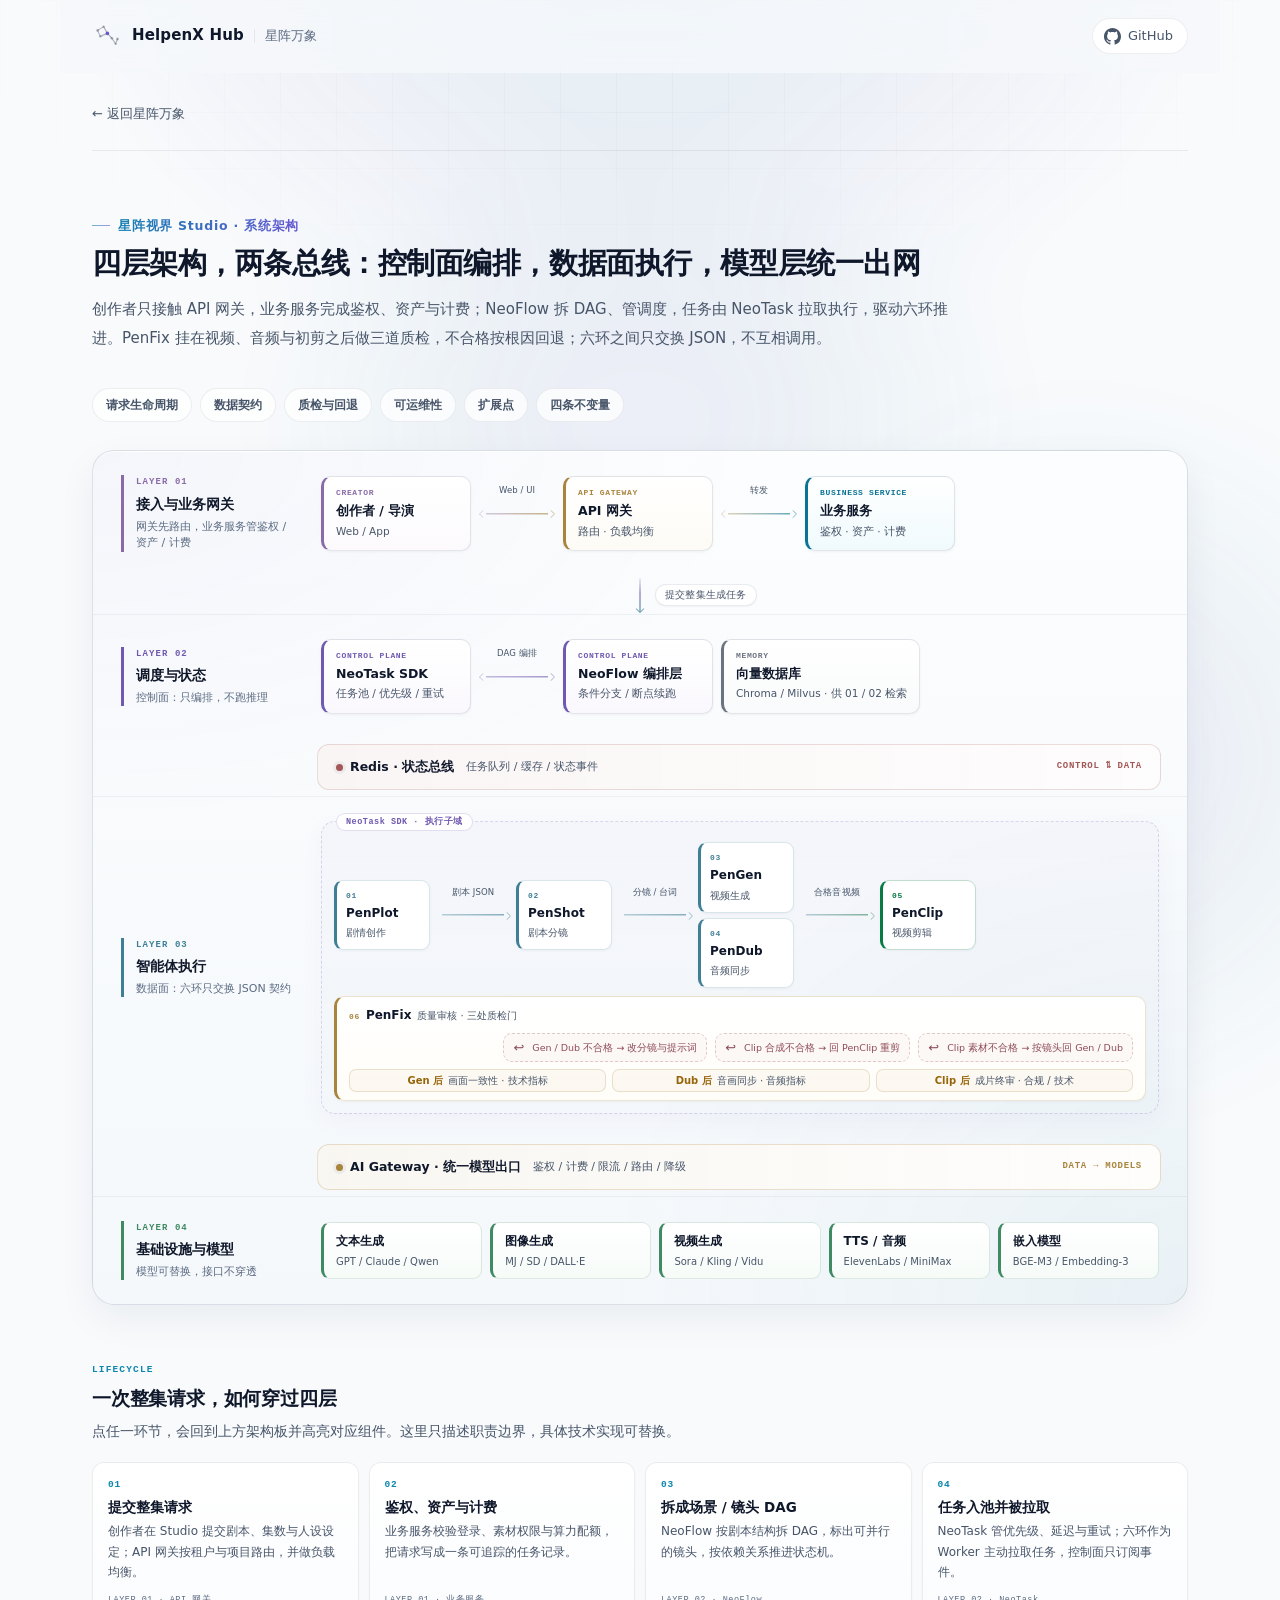
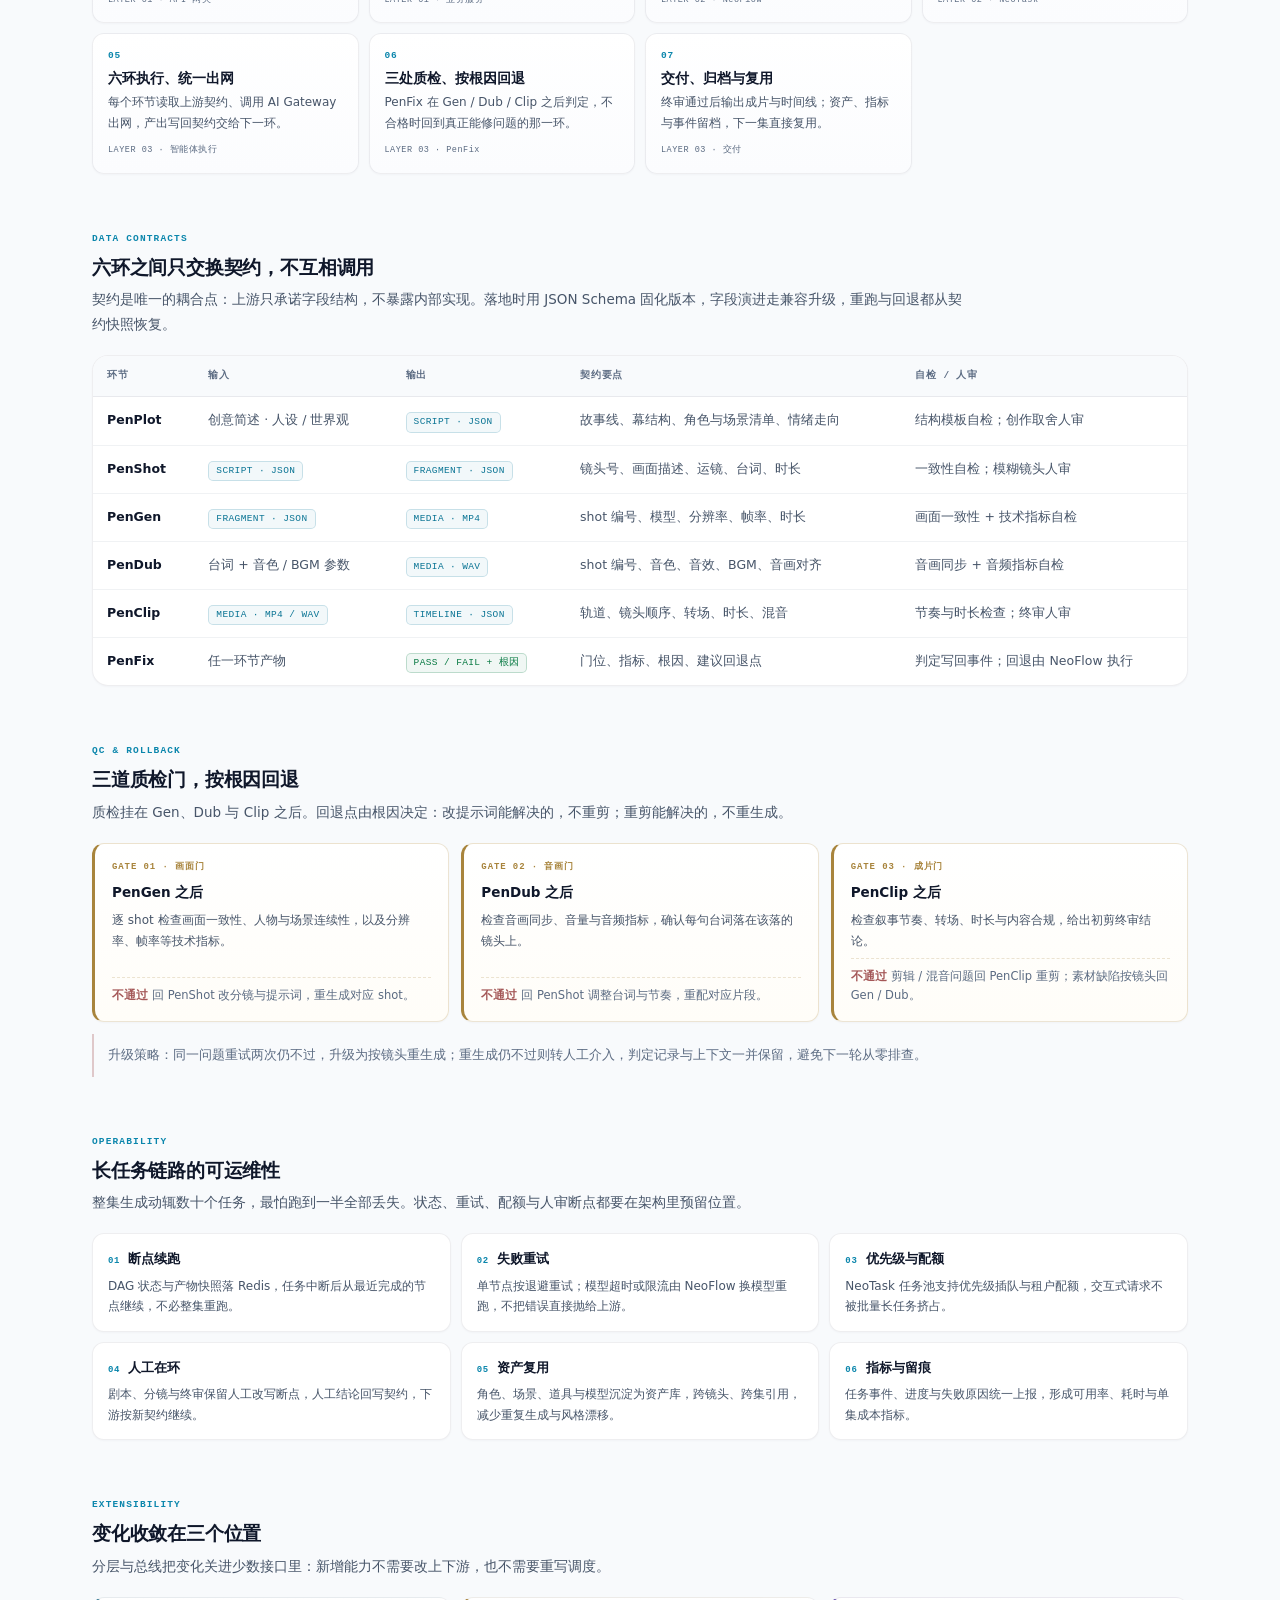
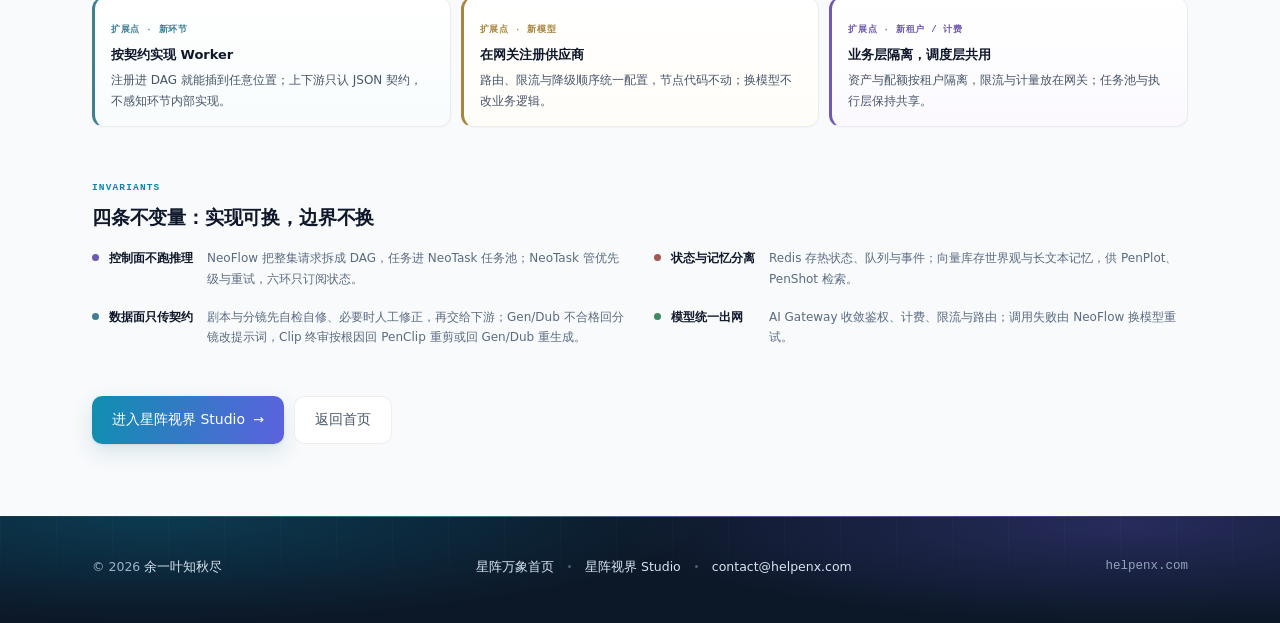
==== commit e89bae96: "优化样式、添加搜索" ====
--- a/architecture.html
+++ b/architecture.html
@@ -8,7 +8,9 @@
 <meta name="keywords" content="星阵视界 Studio 架构, AIGC 系统架构, 四层架构, NeoFlow, NeoTask, AI Gateway, 质检回退, HelpenX" />
 <meta name="author" content="HelpenX" />
 <meta name="robots" content="index, follow, max-snippet:-1, max-image-preview:large" />
-<meta name="googlebot" content="index, follow" />
+<meta name="googlebot" content="index, follow, max-snippet:-1, max-image-preview:large" />
+<meta name="bingbot" content="index, follow, max-image-preview:large" />
+<meta name="applicable-device" content="pc,mobile" />
 <link rel="canonical" href="https://helpenx.com/architecture.html" />
 <link rel="alternate" hreflang="zh-CN" href="https://helpenx.com/architecture.html" />
 <link rel="alternate" hreflang="x-default" href="https://helpenx.com/architecture.html" />
@@ -22,7 +24,8 @@
 <meta property="og:description" content="四层架构、两条总线：控制面编排，数据面执行，模型层统一出网。六环只交换 JSON，PenFix 三道质检按根因回退。" />
 <meta property="og:url" content="https://helpenx.com/architecture.html" />
 <meta property="og:locale" content="zh_CN" />
-<meta property="og:image" content="https://helpenx.com/assets/share-cover.jpg" />
+<meta property="og:image" content="https://helpenx.com/assets/img/share-cover.jpg" />
+<meta property="og:image:secure_url" content="https://helpenx.com/assets/img/share-cover.jpg" />
 <meta property="og:image:type" content="image/jpeg" />
 <meta property="og:image:width" content="1200" />
 <meta property="og:image:height" content="630" />
@@ -30,14 +33,16 @@
 <meta name="twitter:card" content="summary_large_image" />
 <meta name="twitter:title" content="星阵视界 Studio · 系统架构" />
 <meta name="twitter:description" content="四层架构、两条总线：控制面编排，数据面执行，模型层统一出网。六环只交换 JSON，PenFix 三道质检按根因回退。" />
-<meta name="twitter:image" content="https://helpenx.com/assets/share-cover.jpg" />
+<meta name="twitter:image" content="https://helpenx.com/assets/img/share-cover.jpg" />
 <meta name="twitter:image:alt" content="HelpenX Hub · 星阵万象：北斗七星生态与星阵视界 Studio" />
 <link rel="icon" type="image/svg+xml" href="./favicon.svg" />
 <link rel="icon" type="image/png" sizes="48x48" href="./assets/icons/favicon-48x48.png" />
 <link rel="icon" type="image/png" sizes="32x32" href="./assets/icons/favicon-32x32.png" />
 <link rel="icon" type="image/png" sizes="16x16" href="./assets/icons/favicon-16x16.png" />
 <link rel="apple-touch-icon" sizes="180x180" href="./assets/icons/apple-touch-icon.png" />
-<link rel="stylesheet" href="./styles.css?v=202611151805" />
+<link rel="preload" href="./assets/css/styles.css?v=202611172000" as="style" />
+<link rel="preload" href="./assets/js/architecture.js?v=202611171810" as="script" />
+<link rel="stylesheet" href="./assets/css/styles.css?v=202611172000" fetchpriority="high" />
 <script type="application/ld+json">
 {
   "@context": "https://schema.org",
@@ -49,6 +54,8 @@
       "name": "星阵视界 Studio · 系统架构 | HelpenX Hub 星阵万象",
       "description": "星阵视界 Studio 的四层系统架构与两条总线：控制面编排、数据面执行、模型层统一出网，六环只交换 JSON 契约，PenFix 三道质检门按根因回退。",
       "inLanguage": "zh-CN",
+      "datePublished": "2026-11-14",
+      "dateModified": "2026-11-17",
       "isPartOf": { "@id": "https://helpenx.com/#website" },
       "primaryImageOfPage": { "@id": "https://helpenx.com/architecture.html#primaryimage" },
       "breadcrumb": { "@id": "https://helpenx.com/architecture.html#breadcrumb" }
@@ -56,7 +63,7 @@
     {
       "@type": "ImageObject",
       "@id": "https://helpenx.com/architecture.html#primaryimage",
-      "url": "https://helpenx.com/assets/share-cover.jpg",
+      "url": "https://helpenx.com/assets/img/share-cover.jpg",
       "width": 1200,
       "height": 630
     },
@@ -524,6 +531,6 @@
   </div>
 </footer>
 
-<script src="./architecture.js?v=202611141822"></script>
+<script src="./assets/js/architecture.js?v=202611171810" defer></script>
 </body>
 </html>
--- a/assets/css/styles.css
+++ b/assets/css/styles.css
@@ -0,0 +1,2491 @@
+:root {
+  --bg: #f8fafc;
+  --surface: #ffffff;
+  --surface-hover: #ffffff;
+  --border: rgba(15, 23, 42, 0.07);
+  --border-hover: rgba(15, 23, 42, 0.15);
+  --text: #0f172a;
+  --text-dim: #475569;
+  --text-faint: #5b6b82;
+  --ink: #0f172a;
+  --cyan: #0b86ac;
+  --violet: #6558d3;
+  --green: #087a43;
+  --amber: #96650a;
+  --violet-soft: #8a6ba8;
+  --cyan-soft: #3f7f96;
+  --green-soft: #3f8a63;
+  --amber-soft: #a8843c;
+  --red-soft: #a45757;
+  --mono: ui-monospace, "Cascadia Code", Consolas, Menlo, monospace;
+  --sans: "Inter", "Segoe UI", system-ui, -apple-system, "PingFang SC", "Microsoft YaHei", sans-serif;
+  --maxw: 1160px;
+  --radius: 20px;
+  --shadow: 0 1px 2px rgba(15, 34, 67, 0.035), 0 10px 30px rgba(15, 34, 67, 0.055);
+  --shadow-hover: 0 2px 6px rgba(15, 34, 67, 0.045), 0 18px 44px rgba(15, 34, 67, 0.1);
+  --accent: var(--cyan);
+}
+
+* { box-sizing: border-box; margin: 0; padding: 0; }
+html { scroll-behavior: smooth; }
+
+body {
+  font-family: var(--sans);
+  background: var(--bg);
+  color: var(--text);
+  min-height: 100vh;
+  line-height: 1.7;
+  -webkit-font-smoothing: antialiased;
+  text-rendering: optimizeLegibility;
+}
+
+::selection { background: rgba(111, 91, 184, 0.14); }
+
+/* ---------- 背景 ---------- */
+.bg-grid {
+  position: fixed; inset: 0; z-index: -2; pointer-events: none;
+  background-image:
+    linear-gradient(rgba(15, 34, 67, 0.035) 1px, transparent 1px),
+    linear-gradient(90deg, rgba(15, 34, 67, 0.035) 1px, transparent 1px);
+  background-size: 56px 56px;
+  mask-image: radial-gradient(ellipse 80% 50% at 50% 0%, black, transparent 70%);
+}
+.bg-glow {
+  position: fixed; top: -380px; left: 50%; transform: translateX(-50%);
+  z-index: -1; pointer-events: none;
+  width: 1180px; height: 720px;
+  background: radial-gradient(ellipse at center, rgba(10, 116, 148, 0.1), rgba(111, 91, 184, 0.05) 45%, transparent 68%);
+  filter: blur(60px);
+}
+
+/* ---------- 页眉 ---------- */
+.site-header {
+  position: sticky; top: 0; z-index: 50;
+  display: flex; align-items: center; justify-content: space-between;
+  max-width: var(--maxw); margin: 0 auto;
+  padding: 18px 32px;
+  background: rgba(246, 248, 251, 0.82);
+  backdrop-filter: blur(14px) saturate(140%);
+  border-bottom: 1px solid transparent;
+  transition: border-color 0.2s ease, box-shadow 0.2s ease;
+}
+.site-header.is-stuck {
+  border-bottom-color: var(--border);
+  box-shadow: 0 6px 20px rgba(15, 34, 67, 0.07);
+}
+.brand { display: flex; align-items: center; gap: 10px; text-decoration: none; color: var(--text); }
+.brand__mark {
+  width: 30px; height: 30px; display: block;
+  color: rgba(15, 23, 42, 0.62);
+  transition: color 0.2s ease;
+}
+.brand__lines { opacity: 0.5; }
+.brand__stars circle { opacity: 0.45; }
+.brand__stars .is-key { fill: var(--violet); opacity: 1; }
+.brand:hover .brand__mark { color: var(--cyan); }
+.brand__name { font-size: 15px; font-weight: 600; letter-spacing: 0.01em; }
+.brand__sub {
+  font-size: 13px; color: var(--text-faint); line-height: 1.1;
+  padding-left: 10px; border-left: 1px solid var(--border);
+}
+.header__right { display: flex; align-items: center; gap: 18px; }
+.ghlink {
+  display: inline-flex; align-items: center; gap: 7px;
+  font-size: 13px; font-weight: 500; color: var(--text-dim);
+  background: var(--surface);
+  border: 1px solid var(--border);
+  border-radius: 999px; padding: 6px 14px 6px 11px;
+  text-decoration: none;
+  transition: color 0.18s ease, border-color 0.18s ease, box-shadow 0.18s ease;
+}
+.ghlink:hover {
+  color: var(--ink);
+  border-color: var(--border-hover);
+  box-shadow: var(--shadow);
+}
+.ghlink:focus-visible { outline: 2px solid var(--cyan); outline-offset: 3px; }
+.header__stat {
+  font-size: 12.5px; color: var(--text-faint);
+  display: flex; align-items: center; gap: 7px;
+}
+.header__stat::before {
+  content: ""; width: 6px; height: 6px; border-radius: 50%;
+  background: var(--green);
+}
+
+/* ---------- Hero ---------- */
+main { max-width: var(--maxw); margin: 0 auto; padding: 0 32px; }
+
+.hero { position: relative; isolation: isolate; padding: 56px 0 40px; max-width: 880px; }
+.hero__title {
+  font-size: clamp(34px, 5.4vw, 54px);
+  font-weight: 700; letter-spacing: -0.02em; line-height: 1.12;
+  color: var(--ink);
+}
+.hero__sep { color: var(--text-faint); font-weight: 500; }
+.hero__motto {
+  margin-top: 18px;
+  display: flex; align-items: center; gap: 12px;
+  font-size: clamp(16px, 1.7vw, 20px); font-weight: 500;
+  letter-spacing: 0.14em; color: var(--ink);
+}
+.hero__motto::before {
+  content: ""; flex: none; width: 28px; height: 1px;
+  background: linear-gradient(90deg, var(--cyan), var(--violet));
+}
+.hero__constellation {
+  position: absolute; z-index: -1; top: -2px; right: -18px;
+  width: min(330px, 40vw); height: auto;
+  color: rgba(10, 116, 148, 0.55);
+  opacity: 0.55; pointer-events: none;
+}
+.hero__const-lines { stroke-dasharray: 3 6; opacity: 0.5; }
+.hero__const-stars circle { opacity: 0.55; }
+.hero__const-stars .is-key {
+  fill: var(--violet); opacity: 1;
+  animation: starPulse 4.5s ease-in-out infinite;
+}
+.grad {
+  white-space: nowrap;
+  background: linear-gradient(100deg, #14a3c7 0%, #4f6ae0 46%, var(--violet) 100%);
+  background-size: 180% 100%;
+  -webkit-background-clip: text; background-clip: text; color: transparent;
+  animation: gradShift 9s ease-in-out infinite alternate;
+}
+.hero__sub { color: var(--text-dim); margin-top: 12px; font-size: 16px; line-height: 1.75; max-width: 880px; }
+.hero__cta { display: flex; flex-wrap: wrap; gap: 12px; margin-top: 32px; }
+
+/* ---------- 北斗阵列 ---------- */
+.constellation { padding: 10px 0 26px; }
+.constellation__head { max-width: 788px; }
+.constellation__eyebrow {
+  display: inline-flex; align-items: center; gap: 10px;
+  font-family: var(--mono); font-size: 11px; letter-spacing: 0.16em;
+  text-transform: uppercase; color: var(--text-faint);
+}
+.constellation__eyebrow::before {
+  content: ""; width: 6px; height: 6px; border-radius: 50%;
+  background: var(--violet);
+  box-shadow: 0 0 0 4px rgba(101, 88, 211, 0.1);
+}
+.constellation__title {
+  margin-top: 12px;
+  font-size: clamp(24px, 2.8vw, 32px); font-weight: 680;
+  letter-spacing: -0.02em; line-height: 1.25; color: var(--ink);
+}
+.constellation__lead {
+  margin-top: 12px; 
+  font-size: 15px; line-height: 1.8; color: var(--text-dim);
+}
+.constellation__toolrow {
+  margin-top: 12px;
+  display: flex; align-items: center; justify-content: space-between;
+  gap: 12px 18px; flex-wrap: wrap;
+}
+.constellation__hint {
+  display: flex; align-items: center; gap: 8px;
+  font-size: 12.5px; color: var(--text-faint);
+}
+.constellation__hintdot {
+  flex: none; width: 5px; height: 5px; border-radius: 50%; background: var(--cyan);
+}
+.constellation__all {
+  flex: none; padding: 7px 14px;
+  border: 1px solid var(--border); border-radius: 999px;
+  background: var(--surface); cursor: pointer;
+  font-family: inherit; font-size: 12px; font-weight: 600; color: var(--text-dim);
+  transition: color .18s ease, border-color .18s ease, background .18s ease;
+}
+.constellation__all:hover { color: var(--ink); border-color: var(--border-hover); background: #fff; }
+.constellation__all:focus-visible { outline: 2px solid var(--cyan); outline-offset: 3px; }
+.constellation__all.is-current {
+  color: var(--cyan); border-color: color-mix(in srgb, var(--cyan) 34%, transparent);
+  background: color-mix(in srgb, var(--cyan) 6%, var(--surface));
+}
+
+.constellation__board {
+  --par-x: 0; --par-y: 0;
+  position: relative; isolation: isolate; overflow: hidden;
+  margin-top: 24px; aspect-ratio: 1000 / 420; min-height: 340px;
+  border: 1px solid var(--border); border-radius: 22px;
+  background:
+    radial-gradient(ellipse 42% 96% at 6% 34%, rgba(10, 116, 148, 0.15), transparent 64%),
+    radial-gradient(ellipse 38% 92% at 94% 46%, rgba(101, 88, 211, 0.14), transparent 66%),
+    radial-gradient(ellipse 52% 100% at 52% 82%, rgba(79, 106, 224, 0.08), transparent 68%),
+    linear-gradient(180deg, #fcfdff, #f2f7fd);
+  box-shadow: var(--shadow), inset 0 0 90px rgba(79, 106, 224, 0.035);
+}
+.constellation__board--micro { aspect-ratio: 1000 / 340; min-height: 300px; }
+.constellation__board::before {
+  content: ""; position: absolute; inset: 0; z-index: 0; pointer-events: none;
+  background-image:
+    radial-gradient(ellipse 46% 64% at 50% 54%, transparent 61.4%, rgba(79, 106, 224, 0.1) 61.8%, rgba(79, 106, 224, 0.1) 62.2%, transparent 62.6%),
+    radial-gradient(ellipse 34% 46% at 50% 54%, transparent 63.6%, rgba(10, 116, 148, 0.09) 64%, rgba(10, 116, 148, 0.09) 64.4%, transparent 64.8%),
+    radial-gradient(circle at 7% 16%, rgba(15, 23, 42, 0.2) 0 1px, transparent 1.6px),
+    radial-gradient(circle at 18% 80%, rgba(15, 23, 42, 0.16) 0 1px, transparent 1.6px),
+    radial-gradient(circle at 33% 18%, rgba(15, 23, 42, 0.18) 0 1px, transparent 1.5px),
+    radial-gradient(circle at 48% 78%, rgba(15, 23, 42, 0.14) 0 1px, transparent 1.6px),
+    radial-gradient(circle at 57% 12%, rgba(15, 23, 42, 0.18) 0 1px, transparent 1.5px),
+    radial-gradient(circle at 69% 66%, rgba(15, 23, 42, 0.14) 0 1px, transparent 1.6px),
+    radial-gradient(circle at 84% 20%, rgba(15, 23, 42, 0.18) 0 1px, transparent 1.5px),
+    radial-gradient(circle at 92% 76%, rgba(15, 23, 42, 0.14) 0 1px, transparent 1.6px),
+    radial-gradient(circle at 26% 42%, rgba(15, 23, 42, 0.12) 0 1px, transparent 1.5px),
+    radial-gradient(circle at 76% 84%, rgba(15, 23, 42, 0.12) 0 1px, transparent 1.5px);
+  opacity: 0.6;
+  animation: skyBreathe 18s ease-in-out infinite;
+}
+.constellation__board::after {
+  content: ""; position: absolute; inset: 0; z-index: 0; pointer-events: none;
+  background: radial-gradient(ellipse 46% 70% at 50% 50%, transparent 55%, rgba(246, 249, 253, 0.5));
+}
+
+/* 颗粒流星：细长亮粒 + 微小亮头，斜落时淡入淡出，不再整片扫光 */
+.constellation__meteors { position: absolute; inset: 0; z-index: 0; pointer-events: none; overflow: hidden; }
+.constellation__meteors i {
+  position: absolute; left: var(--x); top: var(--y);
+  width: 1.6px; height: var(--len, 60px); border-radius: 999px;
+  background: linear-gradient(180deg, transparent, rgba(11, 134, 172, 0.55) 56%, rgba(255, 255, 255, 0.96));
+  transform-origin: 50% 0;
+  opacity: 0;
+  filter: drop-shadow(0 0 2px rgba(11, 134, 172, 0.35));
+  animation: meteorFall var(--dur, 10s) linear var(--delay, 0s) infinite;
+}
+.constellation__meteors i::after {
+  content: ""; position: absolute; left: 50%; bottom: -1.5px;
+  width: 3px; height: 3px; margin-left: -1.5px; border-radius: 50%;
+  background: #fff; box-shadow: 0 0 6px rgba(11, 134, 172, 0.8);
+}
+
+/* 右下角的日地月：太阳为静止中心，地球绕日公转，月球绕地球转 */
+.constellation__orbit { position: absolute; inset: 0; z-index: 0; pointer-events: none; }
+.constellation__orbit::before {
+  content: ""; position: absolute; left: 78%; top: 70%;
+  width: 172px; height: 172px; margin: -86px 0 0 -86px;
+  border: 1px dashed rgba(79, 106, 224, 0.16); border-radius: 50%;
+}
+.corb { position: absolute; left: 78%; top: 70%; border-radius: 50%; }
+.corb--sun {
+  width: 66px; height: 66px; margin: -33px 0 0 -33px;
+  background: radial-gradient(circle at 34% 32%, #fff2c4, #f8bd3e 56%, #e08c14);
+  box-shadow: 0 0 0 5px rgba(248, 189, 62, 0.16), 0 0 42px rgba(248, 189, 62, 0.55);
+  animation: sunGlow 6.4s ease-in-out infinite;
+}
+/* 日冕：三道柔光缓慢绕日自转 */
+.corb--sun::before {
+  content: ""; position: absolute; inset: -20px; border-radius: 50%;
+  background: conic-gradient(
+    from 0deg,
+    rgba(255, 214, 110, 0) 0deg,
+    rgba(255, 224, 130, 0.64) 26deg,
+    rgba(248, 189, 62, 0) 64deg,
+    rgba(255, 214, 110, 0) 140deg,
+    rgba(255, 208, 96, 0.5) 176deg,
+    rgba(248, 189, 62, 0) 214deg,
+    rgba(255, 214, 110, 0) 292deg,
+    rgba(255, 224, 130, 0.58) 322deg,
+    rgba(248, 189, 62, 0) 360deg
+  );
+  -webkit-mask: radial-gradient(circle closest-side, transparent 48%, #000 64%, #000 84%, transparent 100%);
+  mask: radial-gradient(circle closest-side, transparent 48%, #000 64%, #000 84%, transparent 100%);
+  animation: coronaSpin 24s linear infinite;
+}
+.corb--earth {
+  width: 14px; height: 14px; margin: -7px 0 0 -7px;
+  background: radial-gradient(circle at 32% 30%, #a8dcf5, #2f8fd0 52%, #1b5c98);
+  box-shadow: 0 0 0 2px rgba(79, 106, 224, 0.12), 0 0 10px rgba(47, 143, 208, 0.45);
+  transform: rotate(-28deg) translateX(86px);
+  animation: earthOrbit 28s linear infinite;
+}
+.corb__moon {
+  position: absolute; left: 50%; top: 50%;
+  width: 6.5px; height: 6.5px; margin: -3.25px 0 0 -3.25px;
+  border-radius: 50%; background: #cfd8e4;
+  box-shadow: 0 0 0 1px rgba(255, 255, 255, 0.5), 0 0 4px rgba(15, 23, 42, 0.24);
+  transform: translateX(14px);
+  animation: moonOrbit 6s linear infinite;
+}
+.constellation__edges {
+  position: absolute; inset: 0; z-index: 1; width: 100%; height: 100%;
+}
+.constellation__board[data-constellation-board] > .constellation__edges line {
+  stroke: rgba(10, 116, 148, 0.26); stroke-width: 1.2;
+  stroke-dasharray: 3 5; vector-effect: non-scaling-stroke;
+  transition: stroke 0.2s ease, stroke-width 0.2s ease, opacity 0.2s ease;
+}
+.constellation__board[data-constellation-board] > .constellation__edges {
+  filter: drop-shadow(0 5px 12px rgba(79, 106, 224, 0.08));
+}
+.constellation__board[data-constellation-board] > .constellation__edges line {
+  animation: linkDash 6.4s linear infinite;
+}
+.constellation__board[data-constellation-board] > .constellation__edges line:nth-child(2n) { animation-duration: 8.2s; animation-delay: -2.4s; }
+.constellation__board[data-constellation-board] > .constellation__edges line:nth-child(3n) { animation-duration: 5.6s; animation-delay: -4.1s; }
+.constellation__board[data-constellation-board] > .constellation__edges line:nth-child(4n) { animation-delay: -6.3s; }
+.constellation__edges line.is-selected {
+  stroke: rgba(79, 106, 224, 0.55); stroke-dasharray: none; stroke-width: 1.6;
+  filter: drop-shadow(0 0 4px rgba(79, 106, 224, 0.4));
+}
+.constellation__edges line.is-active {
+  stroke: rgba(79, 106, 224, 0.8); stroke-dasharray: none; stroke-width: 2;
+  filter: drop-shadow(0 0 6px rgba(79, 106, 224, 0.55));
+}
+.constellation__board.is-tracing .constellation__edges line:not(.is-active):not(.is-selected) { opacity: 0.35; }
+
+.constellation__aux { position: absolute; inset: 0; z-index: 2; }
+.caux {
+  position: absolute; left: var(--x); top: var(--y);
+  width: 24px; height: 24px; transform: translate(-50%, -50%);
+  padding: 0; border: 0; background: none; cursor: pointer;
+  transition: opacity 0.2s ease;
+}
+.caux::before {
+  content: ""; position: absolute; left: 50%; top: 50%;
+  width: 6px; height: 6px; transform: translate(-50%, -50%);
+  border-radius: 50%; background: var(--accent); opacity: 0.55;
+  transition: width 0.18s ease, height 0.18s ease, opacity 0.18s ease, box-shadow 0.18s ease;
+}
+.caux:hover::before, .caux:focus-visible::before, .caux.is-hot::before {
+  width: 9px; height: 9px; opacity: 1;
+  box-shadow: 0 0 0 4px color-mix(in srgb, var(--accent) 12%, transparent),
+    0 0 12px color-mix(in srgb, var(--accent) 45%, transparent);
+}
+.caux:focus-visible { outline: 2px solid var(--accent); outline-offset: 2px; border-radius: 50%; }
+.caux.is-dim { opacity: 0.28; }
+.caux.is-hover::before { width: 10px; height: 10px; opacity: 1; }
+.caux--planned { cursor: default; }
+.caux--planned::before { background: transparent; border: 1px solid var(--accent); }
+/* 辅星呼吸：柔光按不同节拍明灭，错开闪烁避免整片同步 */
+.caux::after {
+  content: ""; position: absolute; left: 50%; top: 50%;
+  width: 15px; height: 15px; margin: -7.5px 0 0 -7.5px;
+  border-radius: 50%; pointer-events: none; opacity: 0;
+  background: radial-gradient(circle, color-mix(in srgb, var(--accent) 62%, transparent), transparent 68%);
+  animation: auxTwinkle 5.6s ease-in-out infinite;
+}
+.caux:nth-child(3n + 1)::after { animation-delay: -0.8s; }
+.caux:nth-child(3n + 2)::after { animation-delay: -2.3s; }
+.caux:nth-child(3n)::after { animation-delay: -3.7s; }
+.caux:nth-child(5n)::after { animation-duration: 6.4s; }
+.caux:nth-child(7n)::after { animation-delay: -4.6s; }
+
+.cstar {
+  position: absolute; left: var(--x); top: var(--y); z-index: 3;
+  width: 34px; height: 34px; padding: 0; border: 0; background: none;
+  transform: translate(-50%, -50%); cursor: pointer;
+  font-family: inherit; color: var(--ink);
+  transition: opacity 0.2s ease;
+}
+.cstar__point { position: absolute; inset: 0; display: grid; place-items: center; }
+.cstar__halo {
+  position: absolute; width: 30px; height: 30px; border-radius: 50%;
+  border: 1px solid color-mix(in srgb, var(--accent) 26%, transparent);
+  opacity: 0.75; transition: transform 0.22s ease, opacity 0.22s ease;
+}
+.cstar__halo::after {
+  content: ""; position: absolute; inset: -9px; border-radius: 50%;
+  border: 1px dashed color-mix(in srgb, var(--accent) 30%, transparent);
+  opacity: 0.55;
+  animation: orbitSpin 18s linear infinite;
+}
+.cstar:nth-of-type(2n) .cstar__halo::after { animation-duration: 24s; animation-direction: reverse; }
+.cstar:nth-of-type(3n) .cstar__halo::after { animation-duration: 14s; }
+.cstar:hover .cstar__halo::after, .cstar:focus-visible .cstar__halo::after,
+.cstar[aria-pressed="true"] .cstar__halo::after {
+  opacity: 0.95;
+  border-color: color-mix(in srgb, var(--accent) 55%, transparent);
+}
+.cstar__dot {
+  position: relative; width: 12px; height: 12px; border-radius: 50%;
+  background: var(--accent);
+  box-shadow: 0 0 0 4px color-mix(in srgb, var(--accent) 13%, transparent),
+    0 0 16px color-mix(in srgb, var(--accent) 42%, transparent);
+  animation: starBreathe 6.4s ease-in-out infinite;
+  transition: transform 0.22s ease, box-shadow 0.22s ease;
+}
+.cstar:nth-of-type(2n) .cstar__dot { animation-duration: 7.8s; animation-delay: -2.2s; }
+.cstar:nth-of-type(3n) .cstar__dot { animation-duration: 5.4s; animation-delay: -3.6s; }
+.cstar:hover .cstar__dot, .cstar:focus-visible .cstar__dot,
+.cstar[aria-pressed="true"] .cstar__dot, .cstar.is-hot .cstar__dot { transform: scale(1.28); }
+.cstar:hover .cstar__halo, .cstar:focus-visible .cstar__halo,
+.cstar[aria-pressed="true"] .cstar__halo { transform: scale(1.22); opacity: 1; }
+.cstar:focus-visible { outline: 2px solid var(--accent); outline-offset: 4px; border-radius: 50%; }
+.cstar.is-dim { opacity: 0.42; }
+/* 亮起时鼓一下：悬停小幅、选中带一点回弹 */
+.cstar:hover .cstar__point,
+.cstar:focus-visible .cstar__point { animation: starPop 0.42s cubic-bezier(0.22, 1.3, 0.36, 1); }
+.cstar[aria-pressed="true"] .cstar__point { animation: starPop 0.56s cubic-bezier(0.22, 1.4, 0.36, 1); }
+/* 主星闪耀：十字星芒 + 柔光，每颗星按自己的节拍偶发一闪 */
+.cstar__point::before,
+.cstar__point::after {
+  content: ""; position: absolute; left: 50%; top: 50%;
+  pointer-events: none; opacity: 0;
+}
+.cstar__point::before {
+  width: 30px; height: 30px; margin: -15px 0 0 -15px;
+  background:
+    linear-gradient(90deg, transparent 47.5%, color-mix(in srgb, var(--accent) 82%, #fff) 50%, transparent 52.5%),
+    linear-gradient(0deg, transparent 47.5%, color-mix(in srgb, var(--accent) 82%, #fff) 50%, transparent 52.5%);
+  animation: starSparkle 6.8s ease-in-out infinite;
+}
+.cstar__point::after {
+  width: 34px; height: 34px; margin: -17px 0 0 -17px;
+  border-radius: 50%;
+  background: radial-gradient(circle, color-mix(in srgb, var(--accent) 55%, transparent), transparent 66%);
+  animation: starGlint 4.9s ease-in-out infinite;
+}
+.cstar:nth-of-type(2n) .cstar__point::before { animation-duration: 7.4s; }
+.cstar:nth-of-type(3n) .cstar__point::after { animation-duration: 5.6s; }
+.cstar:nth-of-type(1) .cstar__point::before,
+.cstar:nth-of-type(1) .cstar__point::after { animation-delay: -0.3s; }
+.cstar:nth-of-type(2) .cstar__point::before,
+.cstar:nth-of-type(2) .cstar__point::after { animation-delay: -3.4s; }
+.cstar:nth-of-type(3) .cstar__point::before,
+.cstar:nth-of-type(3) .cstar__point::after { animation-delay: -1.7s; }
+.cstar:nth-of-type(4) .cstar__point::before,
+.cstar:nth-of-type(4) .cstar__point::after { animation-delay: -5.1s; }
+.cstar:nth-of-type(5) .cstar__point::before,
+.cstar:nth-of-type(5) .cstar__point::after { animation-delay: -2.6s; }
+.cstar:nth-of-type(6) .cstar__point::before,
+.cstar:nth-of-type(6) .cstar__point::after { animation-delay: -4.4s; }
+.cstar:nth-of-type(7) .cstar__point::before,
+.cstar:nth-of-type(7) .cstar__point::after { animation-delay: -0.9s; }
+
+.cstar__label {
+  position: absolute; left: 50%; top: calc(100% + 4px);
+  transform: translateX(-50%);
+  display: inline-flex; align-items: baseline; gap: 6px;
+  padding: 4px 9px; white-space: nowrap;
+  border: 1px solid var(--border); border-radius: 999px;
+  background: rgba(255, 255, 255, 0.86);
+  -webkit-backdrop-filter: blur(8px); backdrop-filter: blur(8px);
+  box-shadow: 0 2px 10px rgba(15, 34, 67, 0.05), inset 0 1px 0 rgba(255, 255, 255, 0.8);
+  transition: border-color 0.2s ease, box-shadow 0.2s ease;
+}
+.cstar:hover .cstar__label, .cstar:focus-visible .cstar__label,
+.cstar[aria-pressed="true"] .cstar__label {
+  border-color: color-mix(in srgb, var(--accent) 32%, transparent);
+  box-shadow: 0 4px 16px color-mix(in srgb, var(--accent) 14%, transparent);
+}
+.cstar__name { font-size: 13px; font-weight: 680; letter-spacing: 0.02em; }
+.cstar__short { font-size: 10.5px; color: var(--text-faint); }
+.cstar__count {
+  font-family: var(--mono); font-size: 10px; color: var(--accent);
+  padding: 0 4px; border-radius: 4px;
+  background: color-mix(in srgb, var(--accent) 9%, transparent);
+}
+.cstar__track {
+  padding: 0 4px; border-radius: 4px;
+  font-size: 9.5px; font-weight: 650; letter-spacing: 0.06em;
+  color: #fff; background: color-mix(in srgb, var(--accent) 78%, transparent);
+}
+.cstar--label-top .cstar__label { top: auto; bottom: calc(100% + 4px); }
+.cstar--label-left .cstar__label {
+  left: auto; right: calc(100% + 4px); top: 50%; transform: translateY(-50%);
+}
+.cstar--label-right .cstar__label {
+  left: calc(100% + 4px); top: 50%; transform: translateY(-50%);
+}
+.constellation__axis {
+  position: absolute; left: 22px; bottom: 16px; z-index: 1;
+  font-family: var(--mono); font-size: 10px; letter-spacing: 0.22em;
+  text-transform: uppercase; color: rgba(15, 23, 42, 0.28);
+}
+.constellation__meta {
+  position: absolute; right: 22px; bottom: 16px; z-index: 1;
+  font-family: var(--mono); font-size: 10px; letter-spacing: 0.12em;
+  color: rgba(15, 23, 42, 0.3);
+}
+.constellation__board.has-filter .cstar:not([aria-pressed="true"]) { opacity: 0.5; }
+.constellation__board.has-filter .constellation__edges line:not(.is-selected) { opacity: 0.4; }
+
+/* 指针视差：背景、连线、辅星、主星分四层错位移动 */
+@media (min-width: 761px) and (hover: hover) and (pointer: fine) {
+  .constellation__board.is-parallax::before {
+    transform: translate3d(calc(var(--par-x) * 2px), calc(var(--par-y) * 1.5px), 0);
+  }
+  .constellation__board.is-parallax .constellation__edges {
+    transform: translate3d(calc(var(--par-x) * 4px), calc(var(--par-y) * 2.5px), 0);
+  }
+  .constellation__board.is-parallax .constellation__aux {
+    /* 与主星同速视差，避免错位吃掉标签避让的间距 */
+    transform: translate3d(calc(var(--par-x) * -8px), calc(var(--par-y) * -5px), 0);
+  }
+  .constellation__board.is-parallax .cstar {
+    transform: translate(-50%, -50%)
+      translate3d(calc(var(--par-x) * -8px), calc(var(--par-y) * -5px), 0);
+  }
+}
+
+/* 宏观 / 微观两层棋盘：原地翻转，切换时只播放一次过渡 */
+.constellation__flip { perspective: 1600px; }
+.constellation__board[hidden] { display: none; }
+.constellation__flip.is-turning .constellation__board:not([hidden]) {
+  animation: constellationSwap 0.42s cubic-bezier(0.22, 1, 0.36, 1);
+}
+@keyframes constellationSwap {
+  from { opacity: 0; transform: rotateY(-9deg) translateZ(-18px); }
+  to { opacity: 1; transform: none; }
+}
+
+/* 微观星图：每颗主星一副布局，共用棋盘与节点组件 */
+.constellation__board--track {
+  background:
+    radial-gradient(ellipse 58% 110% at 22% 32%, rgba(47, 138, 99, 0.08), transparent 62%),
+    radial-gradient(ellipse 54% 110% at 72% 46%, rgba(112, 89, 176, 0.09), transparent 66%),
+    linear-gradient(180deg, #fcfdff, #f3f8fd);
+}
+.constellation__board--micro {
+  background:
+    radial-gradient(ellipse 58% 110% at 22% 32%, color-mix(in srgb, var(--accent) 9%, transparent), transparent 62%),
+    radial-gradient(ellipse 54% 110% at 72% 46%, color-mix(in srgb, var(--accent) 10%, transparent), transparent 66%),
+    linear-gradient(180deg, #fcfdff, #f3f8fd);
+}
+.ctrack__level {
+  position: absolute; left: 50%; top: 22px; transform: translateX(-50%); z-index: 1;
+  font-family: var(--mono); font-size: 10px; letter-spacing: 0.2em;
+  color: rgba(15, 23, 42, 0.3); white-space: nowrap;
+}
+.ctrack-rail, .ctrack-flow, .ctrack-aura, .ctrack-comet {
+  fill: none; vector-effect: non-scaling-stroke; stroke-linecap: round;
+}
+.ctrack-rail {
+  stroke: color-mix(in srgb, var(--cyan) 28%, transparent);
+  stroke-width: 1.4; stroke-dasharray: 4 7;
+  animation: trackDrift 26s linear infinite;
+}
+.ctrack-flow {
+  stroke: rgba(79, 106, 224, 0.5);
+  stroke-width: 1.6; stroke-dasharray: 2 34;
+  animation: trackFlow 3.6s linear infinite;
+}
+/* 彗星：光晕垫底 + 亮核，同相位沿轨道巡航 */
+.ctrack-aura {
+  stroke: color-mix(in srgb, var(--cyan) 30%, transparent);
+  stroke-width: 10; stroke-dasharray: 34 266;
+  animation: trackComet 4.8s linear infinite 0.16s;
+}
+.ctrack-comet {
+  stroke: var(--cyan);
+  stroke-width: 2.5; stroke-dasharray: 24 276;
+  filter: drop-shadow(0 0 4px rgba(11, 134, 172, 0.65));
+  animation: trackComet 4.8s linear infinite;
+}
+@keyframes trackDrift { to { stroke-dashoffset: -44; } }
+@keyframes trackFlow { to { stroke-dashoffset: -72; } }
+@keyframes trackComet { to { stroke-dashoffset: -600; } }
+@media (prefers-reduced-motion: reduce) {
+  .ctrack-rail { animation: none; }
+  .ctrack-aura, .ctrack-comet { display: none; }
+}
+
+/* 星图几何：层带 / 轨道 / 信标 / 象限 / 螺旋，用同一套描边语言 */
+.cmicro__speck { fill: rgba(15, 23, 42, 0.15); }
+.cmicro-band {
+  stroke: color-mix(in srgb, var(--accent) 18%, transparent);
+  stroke-width: 1; stroke-dasharray: 5 9; vector-effect: non-scaling-stroke;
+}
+.cmicro-band__label {
+  font-family: var(--mono); font-size: 10px; letter-spacing: 0.18em;
+  fill: color-mix(in srgb, var(--accent) 52%, var(--text-faint));
+}
+.cmicro-orbit {
+  fill: none; stroke: color-mix(in srgb, var(--accent) 28%, transparent);
+  stroke-width: 1.1; stroke-dasharray: 6 10; vector-effect: non-scaling-stroke;
+}
+.cmicro-orbit--inner { stroke-dasharray: 3 7; opacity: 0.7; }
+.cmicro-orbit--faint { stroke: color-mix(in srgb, var(--accent) 14%, transparent); }
+.cmicro-spoke {
+  stroke: color-mix(in srgb, var(--accent) 24%, transparent);
+  stroke-width: 1; stroke-dasharray: 2 6; vector-effect: non-scaling-stroke;
+}
+.cmicro-node-ring {
+  fill: color-mix(in srgb, var(--accent) 5%, transparent);
+  stroke: color-mix(in srgb, var(--accent) 18%, transparent);
+  stroke-width: 1; stroke-dasharray: 4 6; vector-effect: non-scaling-stroke;
+}
+.cmicro-axis {
+  stroke: color-mix(in srgb, var(--accent) 22%, transparent);
+  stroke-width: 1; stroke-dasharray: 2 7; vector-effect: non-scaling-stroke;
+}
+.cmicro-tick { stroke: color-mix(in srgb, var(--accent) 34%, transparent); stroke-width: 1; }
+.cmicro-quad {
+  font-family: var(--mono); font-size: 10px; letter-spacing: 0.16em;
+  fill: color-mix(in srgb, var(--accent) 58%, var(--text-faint));
+}
+
+/* 微观星图环境动效：层带扫光 / 轨道光点 / 呼吸环 / 扫描线 / 辐射流光 */
+.cmicro-band-flow, .cmicro-orbit-flow, .cmicro-spoke-flow, .cmicro-scan {
+  fill: none; vector-effect: non-scaling-stroke; stroke-linecap: round;
+}
+.cmicro-band-flow {
+  stroke: color-mix(in srgb, var(--accent) 55%, transparent);
+  stroke-width: 1.6; stroke-dasharray: 14 152;
+  animation: cmicroBandFlow 7s linear infinite;
+}
+.cmicro-orbit-flow {
+  stroke: color-mix(in srgb, var(--accent) 48%, transparent);
+  stroke-width: 1.6; stroke-dasharray: 22 244;
+  animation: cmicroOrbitFlow 9s linear infinite;
+}
+.cmicro-orbit-flow--inner { stroke-dasharray: 14 119; animation-duration: 6s; }
+.cmicro-orbit-flow--faint { stroke: color-mix(in srgb, var(--accent) 30%, transparent); }
+.cmicro-spoke-flow {
+  stroke: color-mix(in srgb, var(--accent) 55%, transparent);
+  stroke-width: 1.6; stroke-dasharray: 8 56;
+  animation: cmicroSpokeFlow 5s linear infinite;
+}
+.cmicro-scan {
+  stroke: color-mix(in srgb, var(--accent) 34%, transparent);
+  stroke-width: 1.2; stroke-dasharray: 2 7;
+  animation: cmicroScan 7.5s ease-in-out infinite alternate;
+}
+.cmicro-breathe {
+  transform-box: fill-box; transform-origin: center;
+  animation: cmicroBreathe 5.4s ease-in-out infinite;
+}
+.cmicro-beam { animation: cmicroBeamPulse 6s ease-in-out infinite; }
+.cmicro-band, .cmicro-axis, .cmicro-spoke { animation: cmicroDrift 40s linear infinite; }
+.cmicro-node-ring { animation: cmicroRing 9s linear infinite; }
+@keyframes cmicroBandFlow { to { stroke-dashoffset: -332; } }
+@keyframes cmicroOrbitFlow { to { stroke-dashoffset: -532; } }
+@keyframes cmicroSpokeFlow { to { stroke-dashoffset: -192; } }
+@keyframes cmicroScan { from { transform: translateY(0); } to { transform: translateY(288px); } }
+@keyframes cmicroBreathe { 50% { transform: scale(1.035); opacity: 0.62; } }
+@keyframes cmicroBeamPulse { 50% { opacity: 0.55; } }
+@keyframes cmicroDrift { to { stroke-dashoffset: -504; } }
+@keyframes cmicroRing { to { stroke-dashoffset: -30; } }
+@media (prefers-reduced-motion: reduce) {
+  .cmicro-band-flow, .cmicro-orbit-flow, .cmicro-spoke-flow, .cmicro-scan { display: none; }
+  .cmicro-breathe, .cmicro-beam,
+  .cmicro-band, .cmicro-axis, .cmicro-spoke, .cmicro-node-ring { animation: none; }
+}
+.cmicro-beam {
+  fill: color-mix(in srgb, var(--accent) 7%, transparent);
+  stroke: color-mix(in srgb, var(--accent) 15%, transparent);
+  stroke-width: 1; vector-effect: non-scaling-stroke;
+}
+.cmicro__sat {
+  position: absolute; left: var(--x); top: var(--y); z-index: 2;
+  transform: translate(-50%, -50%);
+  display: inline-flex; align-items: center; gap: 5px;
+  padding: 3px 8px; border-radius: 999px;
+  border: 1px dashed color-mix(in srgb, var(--accent) 24%, transparent);
+  background: rgba(255, 255, 255, 0.72);
+  font-family: var(--mono); font-size: 9.5px; letter-spacing: 0.08em;
+  color: var(--text-faint); white-space: nowrap; pointer-events: none;
+}
+.cmicro__sat i {
+  flex: none; width: 4px; height: 4px; border-radius: 50%;
+  background: color-mix(in srgb, var(--accent) 70%, transparent);
+}
+.cmicro__core {
+  position: absolute; left: var(--x); top: var(--y); z-index: 2;
+  transform: translate(-50%, -50%); pointer-events: none; text-align: center;
+  display: flex; flex-direction: column; align-items: center; gap: 2px;
+}
+.cmicro__core-title {
+  font-family: var(--mono); font-size: 9px; letter-spacing: 0.22em;
+  color: color-mix(in srgb, var(--accent) 62%, var(--text-faint));
+}
+.cmicro__core-note { font-size: 11px; color: var(--text-faint); white-space: nowrap; }
+.ctrack {
+  position: absolute; left: var(--x); top: var(--y); z-index: 3;
+  width: 146px; padding: 0; border: 0; background: none;
+  transform: translate(-50%, -50%); cursor: pointer;
+  display: flex; flex-direction: column; align-items: center; gap: 8px;
+  font-family: inherit; color: var(--ink);
+  transition: opacity 0.2s ease;
+}
+.ctrack__node {
+  position: relative; display: grid; place-items: center;
+  width: 52px; height: 52px; border-radius: 50%;
+  border: 1px solid color-mix(in srgb, var(--accent) 34%, transparent);
+  background: color-mix(in srgb, var(--accent) 8%, #fff);
+  box-shadow: 0 0 0 6px color-mix(in srgb, var(--accent) 6%, transparent),
+    0 6px 18px rgba(15, 34, 67, 0.08);
+  transition: transform 0.22s ease, border-color 0.22s ease, background 0.22s ease, box-shadow 0.22s ease;
+}
+.ctrack__char { font-size: 19px; font-weight: 720; color: color-mix(in srgb, var(--accent) 82%, var(--ink)); }
+.ctrack:hover .ctrack__node, .ctrack:focus-visible .ctrack__node, .ctrack.is-active .ctrack__node {
+  transform: translateY(-2px) scale(1.06);
+  border-color: var(--accent);
+  background: color-mix(in srgb, var(--accent) 14%, #fff);
+  box-shadow: 0 0 0 8px color-mix(in srgb, var(--accent) 12%, transparent),
+    0 10px 24px color-mix(in srgb, var(--accent) 18%, transparent);
+}
+.ctrack:focus-visible { outline: none; }
+.ctrack__label { display: flex; flex-direction: column; align-items: center; gap: 2px; white-space: nowrap; }
+.ctrack__name { font-size: 12px; font-weight: 680; letter-spacing: 0.01em; }
+.ctrack__site { font-family: var(--mono); font-size: 9.5px; color: var(--text-faint); }
+.ctrack.is-dim { opacity: 0.45; }
+.ctrack--planned .ctrack__node { border-style: dashed; }
+
+/* 星图舞台：七主星棋盘常驻，选中主星后在下方展开对应星图 */
+.constellation__stage {
+  margin-top: 18px;
+  padding: 20px 22px 22px;
+  border: 1px solid var(--border); border-radius: 20px;
+  background:
+    radial-gradient(120% 140% at 0% 0%, rgba(10, 116, 148, 0.05), transparent 55%),
+    var(--surface);
+  box-shadow: var(--shadow);
+}
+.constellation__stage[hidden] { display: none; }
+.constellation__stage-head {
+  display: flex; align-items: flex-start; justify-content: space-between; gap: 18px;
+  padding-bottom: 14px; margin-bottom: 14px;
+  border-bottom: 1px dashed rgba(15, 34, 67, 0.12);
+}
+.constellation__stage-info { min-width: 0; }
+.constellation__stage-eyebrow {
+  font-family: var(--mono); font-size: 10px; letter-spacing: 0.14em; color: var(--text-faint);
+}
+.constellation__stage-row {
+  margin-top: 8px; display: flex; align-items: baseline; gap: 10px; flex-wrap: wrap;
+}
+.constellation__stage-title {
+  font-size: 21px; font-weight: 680; letter-spacing: -0.01em; color: var(--ink);
+}
+.constellation__stage-count { font-family: var(--mono); font-size: 11px; color: var(--text-faint); }
+.constellation__stage-desc { margin-top: 6px; max-width: 820px; font-size: 13px; line-height: 1.75; color: var(--text-dim); }
+.constellation__reset {
+  flex: none; margin-top: 2px; padding: 7px 14px;
+  border: 1px solid var(--border); border-radius: 999px;
+  background: var(--bg); cursor: pointer;
+  font-family: inherit; font-size: 12.5px; font-weight: 600; color: var(--text-dim);
+  transition: color 0.18s ease, border-color 0.18s ease, background 0.18s ease;
+}
+.constellation__reset:hover { color: var(--ink); border-color: var(--border-hover); background: #fff; }
+.constellation__reset:focus-visible { outline: 2px solid var(--cyan); outline-offset: 3px; }
+.constellation__stage .constellation__board--micro { margin-top: 0; }
+
+/* ---------- 页眉搜索 ---------- */
+.hsearch { position: relative; flex: 1 1 auto; max-width: 430px; margin: 0 26px; }
+.hsearch__icon {
+  position: absolute; left: 14px; top: 50%; transform: translateY(-50%);
+  width: 16px; height: 16px; color: var(--text-faint); pointer-events: none;
+}
+.hsearch__input {
+  width: 100%; padding: 9px 40px 9px 38px;
+  font-size: 14px; font-family: inherit; color: var(--text);
+  background: var(--surface);
+  border: 1px solid var(--border); border-radius: 10px;
+  outline: none;
+  transition: border-color 0.18s ease, box-shadow 0.18s ease;
+}
+.hsearch__input::placeholder { color: var(--text-faint); }
+.hsearch__input:focus {
+  border-color: rgba(11, 134, 172, 0.45);
+  box-shadow: 0 0 0 3px rgba(11, 134, 172, 0.1);
+}
+.hsearch__input::-webkit-search-cancel-button { display: none; }
+.hsearch__kbd,
+.hsearch__clear {
+  position: absolute; right: 9px; top: 50%; transform: translateY(-50%);
+  display: grid; place-items: center;
+  width: 22px; height: 22px;
+  font-family: var(--mono); font-size: 11px; color: var(--text-faint);
+  background: var(--bg);
+  border: 1px solid var(--border); border-radius: 6px;
+}
+.hsearch__clear { cursor: pointer; color: var(--text-dim); }
+.hsearch__clear:hover { color: var(--ink); border-color: var(--border-hover); background: #fff; }
+.hsearch__clear:focus-visible { outline: 2px solid var(--cyan); outline-offset: 2px; }
+.hsearch.is-busy .hsearch__kbd,
+.hsearch:focus-within .hsearch__kbd { opacity: 0; }
+
+/* ---------- 联想面板 ---------- */
+.suggest {
+  position: absolute; top: calc(100% + 9px); left: 0;
+  width: 100%; min-width: 340px;
+  background: var(--surface);
+  border: 1px solid var(--border); border-radius: 14px;
+  box-shadow: var(--shadow-hover);
+  padding: 8px; z-index: 60;
+  animation: pop-in 0.16s cubic-bezier(0.22, 1, 0.36, 1) backwards;
+}
+.suggest[hidden] { display: none; }
+@keyframes pop-in {
+  from { opacity: 0; transform: translateY(-6px); }
+  to { opacity: 1; transform: none; }
+}
+.suggest__meta {
+  font-family: var(--mono); font-size: 10.5px; letter-spacing: 0.04em;
+  color: var(--text-faint); padding: 6px 10px 8px;
+}
+.suggest__label {
+  font-size: 11px; letter-spacing: 0.06em; color: var(--text-faint);
+  padding: 10px 10px 4px;
+}
+.suggest__list { max-height: 330px; overflow-y: auto; }
+.opt {
+  display: flex; align-items: center; gap: 11px;
+  width: 100%; text-align: left; cursor: pointer;
+  font-family: inherit; font-size: 13.5px; color: var(--text);
+  background: none; border: 0; border-radius: 9px;
+  padding: 8px 10px;
+}
+.opt:hover, .opt.is-active { background: var(--bg); }
+.opt.is-active { box-shadow: inset 0 0 0 1px var(--border); }
+.opt__icon {
+  flex: none; width: 26px; height: 26px; display: grid; place-items: center;
+  font-family: var(--mono); font-size: 12px; font-weight: 700;
+  color: var(--accent, var(--cyan));
+  background: color-mix(in srgb, var(--accent, var(--cyan)) 10%, transparent);
+  border: 1px solid color-mix(in srgb, var(--accent, var(--cyan)) 24%, transparent);
+  border-radius: 8px;
+}
+.opt__icon--key { color: var(--text-dim); background: var(--bg); border-color: var(--border); }
+.opt__text { display: flex; flex-direction: column; gap: 1px; min-width: 0; }
+.opt__title { overflow: hidden; text-overflow: ellipsis; white-space: nowrap; }
+.opt__sub { font-size: 11.5px; color: var(--text-faint); overflow: hidden; text-overflow: ellipsis; white-space: nowrap; }
+.opt__go { margin-left: auto; font-family: var(--mono); font-size: 11px; color: var(--text-faint); }
+.suggest__none { font-size: 13px; color: var(--text-faint); padding: 14px 10px; text-align: center; }
+.suggest__foot {
+  font-size: 11px; color: var(--text-faint);
+  border-top: 1px solid var(--border);
+  margin-top: 6px; padding: 8px 10px 4px;
+}
+
+/* ---------- 按钮 ---------- */
+.btn {
+  display: inline-flex; align-items: center; gap: 8px;
+  font-family: inherit; font-size: 14px; font-weight: 500;
+  text-decoration: none; cursor: pointer;
+  border-radius: 10px; padding: 11px 20px;
+  transition: transform 0.18s ease, box-shadow 0.18s ease, border-color 0.18s ease, color 0.18s ease;
+}
+.btn:focus-visible { outline: 2px solid var(--cyan); outline-offset: 3px; }
+.btn-primary {
+  color: #fff;
+  background: linear-gradient(94deg, #2b7f97 0%, var(--violet) 100%);
+  box-shadow: 0 1px 2px rgba(15, 34, 67, 0.08), 0 8px 20px rgba(63, 127, 150, 0.18);
+}
+.btn-primary:hover { transform: translateY(-1px); box-shadow: 0 2px 4px rgba(15, 34, 67, 0.1), 0 12px 28px rgba(63, 127, 150, 0.24); }
+.btn-ghost {
+  color: var(--text-dim);
+  background: var(--surface);
+  border: 1px solid var(--border);
+}
+.btn-ghost:hover { color: var(--text); border-color: var(--border-hover); background: #fff; }
+.btn__arrow { font-size: 13px; }
+.btn__icon { width: 15px; height: 15px; flex: none; }
+
+/* 分享结果提示：复制成功 / 失败 */
+.share-toast {
+  position: fixed; left: 50%; bottom: 28px; z-index: 90;
+  max-width: calc(100% - 32px);
+  padding: 10px 18px; border-radius: 999px;
+  background: rgba(15, 23, 42, 0.92); color: #f8fafc;
+  font-size: 13.5px; font-weight: 500; line-height: 1.4; white-space: nowrap;
+  box-shadow: 0 10px 30px rgba(15, 34, 67, 0.22);
+  opacity: 0; transform: translate(-50%, 12px); pointer-events: none;
+  transition: opacity 0.22s ease, transform 0.22s ease;
+}
+.share-toast.is-visible { opacity: 1; transform: translate(-50%, 0); }
+.share-toast.is-error { background: rgba(122, 36, 36, 0.94); }
+
+/* ---------- 重点产品展示区 ---------- */
+.showcase { padding: 20px 0 52px; }
+.showcase[hidden] { display: none; }
+.showcase__card {
+  display: flex; flex-direction: column; gap: 26px;
+  padding: 30px 34px 34px;
+  background: var(--surface);
+  border: 1px solid var(--border);
+  border-radius: 20px;
+  box-shadow: var(--shadow);
+}
+
+/* 第一带：身份行 + 主操作 */
+.showcase__head {
+  display: flex; align-items: center; justify-content: space-between;
+  gap: 20px; flex-wrap: wrap;
+}
+.showcase__idline { display: flex; align-items: center; gap: 12px; flex-wrap: wrap; }
+.showcase__name { font-size: 24px; font-weight: 700; letter-spacing: -0.015em; color: var(--ink); }
+.showcase__domain { font-family: var(--mono); font-size: 12px; color: var(--text-faint); }
+
+/* 第二带：左文右图 */
+.showcase__main {
+  display: grid;
+  grid-template-columns: minmax(0, 1fr) 340px;
+  gap: 36px; align-items: center;
+}
+.showcase__text { display: flex; flex-direction: column; gap: 12px; min-width: 0; }
+.showcase__tagline { font-size: 15px; font-weight: 600; color: var(--accent); }
+.showcase__desc { font-size: 15px; color: var(--text-dim); line-height: 1.85; }
+.showcase__media {
+  position: relative; display: block;
+  width: 340px;
+  border-radius: 12px;
+  overflow: hidden;
+  background: var(--bg);
+  border: 1px solid var(--border);
+  aspect-ratio: 680 / 460;
+  transition: transform 0.22s ease, box-shadow 0.22s ease, border-color 0.22s ease;
+}
+.showcase__media img { width: 100%; height: 100%; object-fit: cover; display: block; }
+.showcase__media:hover { transform: translateY(-2px); border-color: var(--border-hover); box-shadow: var(--shadow); }
+.showcase__card.no-media .showcase__media { display: none; }
+.showcase__card.no-media .showcase__main { grid-template-columns: minmax(0, 1fr); }
+
+/* 第三带：通栏能力信息 */
+.showcase__bands {
+  display: flex; flex-direction: column; gap: 16px;
+  padding-top: 22px;
+  border-top: 1px solid rgba(15, 34, 67, 0.08);
+}
+.showcase__bands .card__features { border-top: 0; padding-top: 0; margin-top: 0; }
+
+/* ---------- AIGC Studio 定位与流水线 ---------- */
+.story { padding: 24px 0 68px; }
+.story[hidden] { display: none; }
+/* 流水线在前，Studio 服务卡作为编排落点在其后 */
+.story > .showcase { padding: 40px 0 46px; }
+.story__head { max-width: 1000px; margin-bottom: 36px; }
+.story__eyebrow {
+  display: inline-flex; align-items: center; gap: 8px;
+  font-size: 12.5px; font-weight: 600; letter-spacing: 0.06em;
+  color: var(--cyan);
+}
+.story__eyebrow::before {
+  content: ""; width: 18px; height: 1px; background: currentColor; opacity: 0.5;
+}
+.story__title {
+  margin: 12px 0 14px;
+  font-size: clamp(22px, 2.6vw, 29px); font-weight: 680;
+  letter-spacing: -0.015em; line-height: 1.3; color: var(--ink);
+}
+.story__lead {
+  margin: 0 0 12px; max-width: 118ch;
+  font-size: 15px; line-height: 1.9; color: var(--text-dim);
+}
+.story__lead:last-child { margin-bottom: 0; }
+
+/* ---------- NeoTask 任务池：水层在底，六段流水线浮在上层 ---------- */
+.flow-pool {
+  position: relative; isolation: isolate; overflow: hidden;
+  --kind-flow: 63, 127, 150;
+  --kind-branch: 112, 89, 176;
+  --kind-gate: 168, 132, 60;
+  --kind-merge: 63, 138, 99;
+  --kind-rework: 164, 87, 87;
+  margin-top: 14px; padding: 24px 22px 28px;
+  border: 1px solid rgba(10, 116, 148, 0.16); border-radius: 22px;
+  background:
+    radial-gradient(120% 90% at 8% 0%, rgba(10, 116, 148, 0.055), transparent 55%),
+    radial-gradient(90% 110% at 100% 100%, rgba(112, 89, 176, 0.045), transparent 62%),
+    linear-gradient(180deg, #fbfdfe, #f3f8fb);
+  box-shadow: inset 0 1px 0 rgba(255, 255, 255, 0.9), 0 1px 2px rgba(15, 34, 67, 0.03);
+}
+.flow-pool__bg { position: absolute; inset: 0; z-index: 0; pointer-events: none; overflow: hidden; }
+.flow-pool__wave {
+  position: absolute; left: -15%; width: 130%; height: 160px; bottom: -70px;
+  border-radius: 50%;
+  background: radial-gradient(ellipse at center, rgba(10, 116, 148, 0.08), transparent 68%);
+  filter: blur(8px);
+  animation: poolSway 19s ease-in-out infinite alternate;
+}
+.flow-pool__wave--b {
+  bottom: -95px; height: 190px; opacity: 0.75;
+  background: radial-gradient(ellipse at center, rgba(112, 89, 176, 0.06), transparent 68%);
+  animation-duration: 25s; animation-direction: alternate-reverse;
+}
+.flow-pool__monogram {
+  position: absolute; right: 6px; bottom: -42px;
+  font-family: var(--mono); font-size: 210px; font-weight: 700; line-height: 1;
+  color: rgba(112, 89, 176, 0.045); user-select: none;
+}
+.flow-pool__head {
+  position: relative; z-index: 1;
+  display: flex; align-items: center; gap: 12px;
+  margin: 0 0 4px; min-height: 24px;
+}
+.flow-pool__label {
+  display: inline-flex; align-items: center; gap: 9px;
+  padding: 0; border: 0; background: none;
+  font: inherit; color: inherit; cursor: pointer; border-radius: 8px;
+}
+.flow-pool__label:focus-visible { outline: 2px solid var(--cyan); outline-offset: 4px; }
+.flow-pool__tile {
+  width: 22px; height: 22px; border-radius: 7px;
+  display: grid; place-items: center;
+  font-family: var(--mono); font-size: 12px; font-weight: 700; color: #fff;
+  background: linear-gradient(135deg, #9a8cc4, #7059b0);
+  box-shadow: 0 4px 10px rgba(112, 89, 176, 0.2);
+}
+.flow-pool__name { font-size: 12.5px; font-weight: 650; letter-spacing: 0.02em; color: var(--text-dim); }
+.flow-pool__tag {
+  padding: 1px 8px; border-radius: 999px;
+  font-size: 10.5px; font-weight: 600; color: var(--cyan);
+  background: rgba(10, 116, 148, 0.06); border: 1px solid rgba(10, 116, 148, 0.2);
+}
+.flow-pool__bus {
+  font-family: var(--mono); font-size: 9.5px; font-weight: 600;
+  letter-spacing: 0.12em; color: var(--text-faint); opacity: 0.8;
+}
+.flow-pool__hint {
+  display: inline-flex; align-items: center; gap: 6px;
+  padding: 2px 9px; border-radius: 999px;
+  font-size: 10.5px; font-weight: 600; color: var(--text-dim);
+  background: rgba(255, 255, 255, 0.7); border: 1px solid var(--border);
+  transition: color 0.18s ease, border-color 0.18s ease, background 0.18s ease;
+}
+.flow-pool__play {
+  width: 7px; height: 8px;
+  border-left: 2.5px solid currentColor;
+  border-right: 2.5px solid currentColor;
+}
+.flow-pool.is-paused .flow-pool__play {
+  width: 0; height: 0;
+  border-left: 6px solid currentColor; border-right: 0;
+  border-top: 3.5px solid transparent;
+  border-bottom: 3.5px solid transparent;
+}
+.flow-pool__label:hover .flow-pool__hint,
+.flow-pool__label:focus-visible .flow-pool__hint {
+  color: var(--cyan); border-color: rgba(10, 116, 148, 0.35); background: #fff;
+}
+.flow-pool:not(.is-paused) .flow-pool__hint {
+  color: var(--cyan); border-color: rgba(10, 116, 148, 0.45); background: rgba(10, 116, 148, 0.07);
+}
+.flow-pool__note {
+  margin-left: auto; max-width: 340px; min-height: 2.8em;
+  font-size: 11.5px; line-height: 1.52; text-align: right;
+  color: var(--text-faint); transition: color 0.18s ease;
+}
+.flow-pool:not(.is-paused) .flow-pool__note { color: var(--cyan); }
+/* 事件类型图例：点击聚焦对应光点，再次点击或 Esc 恢复全部 */
+.flow-legend {
+  position: relative; z-index: 1;
+  display: flex; flex-wrap: wrap; gap: 6px; margin-top: 6px;
+}
+.flow-legend__chip {
+  display: inline-flex; align-items: center; gap: 6px;
+  padding: 2px 9px; border-radius: 999px;
+  font: inherit; font-size: 10.5px; font-weight: 600; color: var(--text-dim);
+  background: rgba(255, 255, 255, 0.6); border: 1px solid var(--border); cursor: pointer;
+  transition: border-color 0.18s ease, background 0.18s ease;
+}
+.flow-legend__dot {
+  width: 7px; height: 7px; border-radius: 50%;
+  background: rgba(var(--bead), 0.9); box-shadow: 0 0 5px rgba(var(--bead), 0.45);
+}
+.flow-legend__chip:hover { border-color: rgba(var(--bead), 0.45); background: #fff; }
+.flow-legend__chip:focus-visible { outline: 2px solid var(--cyan); outline-offset: 2px; }
+.flow-legend__chip[aria-pressed="true"] {
+  border-color: rgba(var(--bead), 0.55); background: rgba(var(--bead), 0.09);
+}
+.flow-legend__chip--flow { --bead: var(--kind-flow); }
+.flow-legend__chip--branch { --bead: var(--kind-branch); }
+.flow-legend__chip--gate { --bead: var(--kind-gate); }
+.flow-legend__chip--merge { --bead: var(--kind-merge); }
+.flow-legend__chip--rework { --bead: var(--kind-rework); }
+.flow { position: relative; z-index: 1; margin-top: 12px; }
+
+@keyframes poolSway {
+  from { transform: translateX(-3%); }
+  to { transform: translateX(3%) translateY(-8px); }
+}
+
+/* ---------- 数据流图：数据节点 + 工具连线 ---------- */
+.flow__scroll {
+  overflow-x: auto; overflow-y: hidden;
+  margin: 0 -6px; padding: 0 0 8px;
+  scrollbar-width: thin; scrollbar-color: rgba(15, 34, 67, 0.22) transparent;
+}
+.flow__scroll::-webkit-scrollbar { height: 6px; }
+.flow__scroll::-webkit-scrollbar-thumb { background: rgba(15, 34, 67, 0.18); border-radius: 999px; }
+.flow__board { position: relative; margin: 0 auto; }
+.flow__edges { position: absolute; inset: 0; width: 100%; height: 100%; overflow: visible; pointer-events: none; }
+
+/* 连线分四类：顺流 / 分支 / 审核门 / 合成，回退用红色虚线 */
+.flow__edge { fill: none; stroke-width: 1.5; stroke-linecap: round; opacity: 0.55; transition: opacity 0.2s ease; }
+.flow__edge--flow { stroke: rgba(var(--kind-flow), 0.8); }
+.flow__edge--branch { stroke: rgba(var(--kind-branch), 0.75); }
+.flow__edge--gate { stroke: rgba(var(--kind-gate), 0.75); }
+.flow__edge--merge { stroke: rgba(var(--kind-merge), 0.75); }
+.flow__edge--rework { stroke: rgba(var(--kind-rework), 0.75); stroke-dasharray: 6 6; opacity: 0.9; }
+.flow__pulse {
+  fill: none; stroke-width: 2.6; stroke-linecap: round; stroke-dasharray: 3 20;
+  opacity: 0.9; animation: flowDash var(--dur, 3s) linear infinite;
+  animation-delay: var(--delay, 0s);
+}
+.flow__pulse--flow { stroke: var(--cyan-soft); }
+.flow__pulse--branch { stroke: var(--violet); }
+.flow__pulse--gate { stroke: var(--amber-soft); }
+.flow__pulse--merge { stroke: var(--green-soft); }
+.flow__pulse--rework { stroke: var(--red-soft); }
+.flow__edge.is-dim, .flow__pulse.is-dim { opacity: 0.08; }
+.flow-pool.is-paused .flow__pulse { animation-play-state: paused; }
+
+/* 数据节点：只读契约，不承担点击 */
+.flow-node {
+  position: absolute; z-index: 2;
+  display: flex; flex-direction: column; justify-content: center; gap: 2px;
+  padding: 9px 8px 9px 12px; overflow: hidden;
+  background: #fff; border: 1px solid var(--border); border-radius: 11px;
+  box-shadow: 0 2px 7px rgba(15, 34, 67, 0.05);
+  --node-accent: var(--cyan);
+}
+.flow-node::before {
+  content: ""; position: absolute; left: 0; top: 9px; bottom: 9px; width: 3px;
+  border-radius: 0 3px 3px 0; background: var(--node-accent); opacity: 0.6;
+}
+.flow-node--input { --node-accent: var(--violet); border-style: dashed; background: linear-gradient(180deg, #fff, #fbfaff); }
+.flow-node--media { --node-accent: var(--violet); }
+.flow-node--safe { --node-accent: var(--green); border-color: rgba(8, 122, 67, 0.28); background: linear-gradient(180deg, #fff, #f4fbf7); }
+.flow-node--safe::after {
+  content: "✓"; position: absolute; top: 7px; right: 8px;
+  width: 13px; height: 13px; display: grid; place-items: center;
+  font-size: 9px; font-weight: 700; line-height: 1; color: #fff;
+  background: var(--green); border-radius: 50%;
+}
+.flow-node--output {
+  --node-accent: var(--cyan);
+  border-color: rgba(10, 116, 148, 0.32);
+  background: linear-gradient(135deg, rgba(63, 127, 150, 0.06), rgba(112, 89, 176, 0.07)), #fff;
+  box-shadow: 0 6px 16px rgba(10, 116, 148, 0.08);
+}
+.flow-node__meta {
+  font-family: var(--mono); font-size: 8px; font-weight: 600; letter-spacing: 0.04em;
+  color: var(--text-faint); white-space: nowrap; overflow: hidden; text-overflow: ellipsis;
+}
+.flow-node__label {
+  font-size: 13px; font-weight: 650; letter-spacing: 0.01em; line-height: 1.3;
+  color: var(--ink); white-space: nowrap;
+}
+.flow-node__sub {
+  display: -webkit-box; -webkit-box-orient: vertical; -webkit-line-clamp: 2; overflow: hidden;
+  font-size: 10px; line-height: 1.42; color: var(--text-dim);
+}
+/* 环节内自检标记：PenShot 的自检自修与人工修正在节点内完成，不占用 PenFix 质检门 */
+.flow-node__badge {
+  align-self: flex-start; max-width: 100%;
+  padding: 0 5px; border: 1px dashed rgba(10, 116, 148, 0.4); border-radius: 999px;
+  background: rgba(10, 116, 148, 0.06);
+  font-size: 7.5px; line-height: 1.45; color: #0a7494;
+  white-space: nowrap; overflow: hidden; text-overflow: ellipsis;
+}
+/* 数据流经过时按列凸起，并行分支同步，颜色跟随节点自身的强调色 */
+.flow-node.is-live {
+  z-index: 3;
+  border-color: color-mix(in srgb, var(--node-accent) 55%, var(--border));
+  box-shadow:
+    0 12px 24px rgba(15, 34, 67, 0.15),
+    0 0 0 3px color-mix(in srgb, var(--node-accent) 14%, transparent);
+  transition: border-color 0.18s ease, box-shadow 0.18s ease;
+  animation: flowNodeRise 640ms cubic-bezier(0.22, 1, 0.36, 1);
+}
+@keyframes flowNodeRise {
+  0% { transform: translateY(0) scale(1); }
+  38% { transform: translateY(-6px) scale(1.045); }
+  100% { transform: translateY(0) scale(1); }
+}
+
+/* 工具按钮：压在连线上，既是标签也是环节入口 */
+.flow-tool {
+  position: absolute; z-index: 4; transform: translate(-50%, -50%);
+  display: inline-flex; align-items: center; gap: 4px;
+  height: 20px; padding: 0 7px; border-radius: 999px;
+  font-family: var(--mono); font-size: 9.5px; font-weight: 600; letter-spacing: 0.01em;
+  color: var(--text-dim); white-space: nowrap;
+  background: #fff; border: 1px solid var(--border);
+  box-shadow: 0 1px 4px rgba(15, 34, 67, 0.08);
+  cursor: pointer;
+  transition: color 0.16s ease, border-color 0.16s ease, box-shadow 0.16s ease, transform 0.16s ease;
+}
+.flow-tool:hover, .flow-tool:focus-visible, .flow-tool[aria-expanded="true"] {
+  color: var(--cyan); border-color: rgba(10, 116, 148, 0.5);
+  box-shadow: 0 4px 12px rgba(10, 116, 148, 0.16);
+  transform: translate(-50%, calc(-50% - 1px));
+}
+.flow-tool:focus-visible { outline: 2px solid var(--cyan); outline-offset: 2px; }
+.flow-tool__dot {
+  flex: none; width: 5px; height: 5px; border-radius: 50%;
+  background: var(--tool-dot, var(--cyan));
+  box-shadow: 0 0 0 2px rgba(15, 34, 67, 0.06);
+}
+.flow-tool--rework {
+  color: var(--amber); border-style: dashed; border-color: rgba(var(--kind-rework), 0.5);
+  background: #fffaf6;
+}
+.flow-tool--gate { color: var(--amber); }
+.flow-tool--branch { color: #6a5aa8; }
+.flow-tool--merge { color: var(--green); }
+.flow-tool--rework:hover, .flow-tool--rework:focus-visible, .flow-tool--rework[aria-expanded="true"] {
+  color: #8f4b4b; border-color: rgba(var(--kind-rework), 0.65);
+  box-shadow: 0 4px 12px rgba(var(--kind-rework), 0.16);
+}
+.flow__scrollhint {
+  display: none; margin: 4px 0 0; text-align: center;
+  font-size: 11px; color: var(--text-faint);
+}
+
+@keyframes flowDash {
+  from { stroke-dashoffset: 46; }
+  to { stroke-dashoffset: 0; }
+}
+
+/* 详情坞：选中节点后在此展开对应环节 */
+.flow__dock {
+  margin-top: 18px;
+  border: 1px solid var(--border); border-radius: 14px;
+  background: linear-gradient(180deg, rgba(255, 255, 255, 0.86), rgba(255, 255, 255, 0.6));
+  box-shadow: 0 1px 2px rgba(15, 34, 67, 0.03);
+  transition: border-color 0.2s ease, box-shadow 0.2s ease;
+}
+.flow__dock[data-open="true"] {
+  border-color: rgba(10, 116, 148, 0.3);
+  box-shadow: 0 14px 36px rgba(15, 34, 67, 0.07);
+}
+.flow__hint {
+  display: flex; align-items: center; gap: 9px;
+  padding: 15px 18px; font-size: 13px; color: var(--text-faint);
+}
+.flow__hintdot {
+  width: 6px; height: 6px; border-radius: 50%; background: var(--cyan);
+  box-shadow: 0 0 0 3px rgba(10, 116, 148, 0.14);
+}
+.flow__dock[data-open="true"] .flow__hint { display: none; }
+.flow__panel { padding: 17px 20px 19px; }
+.flow__panel:not(.is-active) { display: none; }
+.flow__panel.is-active { display: block; animation: flowIn 0.24s ease; }
+.flow__panel-head { display: flex; align-items: center; gap: 10px; flex-wrap: wrap; margin-bottom: 8px; }
+.flow__panel-name { font-size: 15.5px; font-weight: 650; color: var(--ink); }
+.flow__visit {
+  margin-left: auto; display: inline-flex; align-items: center; gap: 5px;
+  font-size: 13px; font-weight: 600; color: var(--cyan); text-decoration: none;
+}
+.flow__visit:hover { text-decoration: underline; text-underline-offset: 3px; }
+.flow__visit:focus-visible { outline: 2px solid var(--cyan); outline-offset: 3px; border-radius: 4px; }
+.flow__tagline { margin: 0; font-size: 14.5px; line-height: 1.72; color: var(--text); }
+.flow__story { margin: 8px 0 0; max-width: 76ch; font-size: 13.5px; line-height: 1.9; color: var(--text-faint); }
+
+@keyframes flowIn {
+  from { opacity: 0; transform: translateY(-5px); }
+  to { opacity: 1; transform: none; }
+}
+.story__note {
+  margin: 20px 0 0;
+  padding-left: 14px; border-left: 2px solid var(--border);
+  font-size: 13px; line-height: 1.8; color: var(--text-faint);
+}
+
+/* ---------- Studio 系统架构：四层分层 + 状态 / 模型总线 ---------- */
+.arch {
+  margin-top: 24px; padding: 56px 0 16px;
+  border-top: 1px solid var(--border);
+}
+.arch__head { max-width: 880px; margin-bottom: 36px; }
+.arch__eyebrow {
+  display: inline-flex; align-items: center; gap: 8px;
+  font-size: 12.5px; font-weight: 600; letter-spacing: 0.06em;
+  color: var(--violet);
+}
+.arch__eyebrow::before {
+  content: ""; width: 18px; height: 1px; background: currentColor; opacity: 0.5;
+}
+.arch__title {
+  margin: 9px 0 12px;
+  font-size: clamp(22px, 2.6vw, 29px); font-weight: 680;
+  letter-spacing: -0.015em; line-height: 1.3; color: var(--ink);
+}
+.arch__lead {
+  margin: 0; max-width: 98ch;
+  font-size: 15px; line-height: 1.9; color: var(--text-dim);
+}
+.arch-board {
+  border: 1px solid rgba(15, 34, 67, 0.12); border-radius: 22px; overflow: hidden;
+  background:
+    radial-gradient(110% 80% at 0% 0%, rgba(112, 89, 176, 0.045), transparent 55%),
+    radial-gradient(90% 100% at 100% 100%, rgba(10, 116, 148, 0.05), transparent 60%),
+    linear-gradient(180deg, #fbfdfe, #f5f8fb);
+  box-shadow: inset 0 1px 0 rgba(255, 255, 255, 0.9), 0 1px 2px rgba(15, 34, 67, 0.03);
+}
+.arch-layer {
+  display: grid; grid-template-columns: 176px minmax(0, 1fr); gap: 24px;
+  align-items: center; padding: 24px 28px;
+  border-top: 1px solid rgba(15, 34, 67, 0.05);
+  --layer-accent: var(--cyan);
+}
+.arch-layer:first-child { border-top: 0; }
+.arch-layer--access { --layer-accent: #8a6ba8; --halo: rgba(138, 107, 168, 0.16); --halo-strong: rgba(138, 107, 168, 0.34); }
+.arch-layer--control { --layer-accent: #7059b0; --halo: rgba(112, 89, 176, 0.16); --halo-strong: rgba(112, 89, 176, 0.34); }
+.arch-layer--agents { --layer-accent: #3f7f96; --halo: rgba(63, 127, 150, 0.16); --halo-strong: rgba(63, 127, 150, 0.34); }
+.arch-layer--models { --layer-accent: #3f8a63; }
+.arch-layer__rail {
+  display: flex; flex-direction: column; gap: 2px;
+  padding-left: 12px; border-left: 3px solid var(--layer-accent);
+}
+.arch-layer__num {
+  font-family: var(--mono); font-size: 9px; font-weight: 600;
+  letter-spacing: 0.12em; color: var(--layer-accent);
+}
+.arch-layer__name { font-size: 14px; font-weight: 650; color: var(--ink); }
+.arch-layer__note { font-size: 11px; line-height: 1.5; color: var(--text-faint); }
+.arch-layer__body {
+  display: flex; align-items: center; flex-wrap: wrap; gap: 8px;
+  min-width: 0;
+}
+.arch-node {
+  display: flex; flex-direction: column; gap: 1px;
+  min-width: 150px; padding: 9px 12px 10px;
+  background: #fff; border: 1px solid rgba(15, 34, 67, 0.11);
+  border-left: 3px solid var(--node-accent, var(--cyan)); border-radius: 10px;
+  box-shadow: 0 1px 3px rgba(15, 34, 67, 0.05);
+  --node-accent: var(--cyan);
+}
+.arch-node--user { --node-accent: #8a6ba8; background: linear-gradient(180deg, #fff, #fcfafd); }
+.arch-node--gateway { --node-accent: #a8843c; background: linear-gradient(180deg, #fff, #fdfbf5); }
+.arch-node--service { --node-accent: #0a7494; background: linear-gradient(180deg, #fff, #f0fafd); }
+.arch-node--control { --node-accent: #7059b0; background: linear-gradient(180deg, #fff, #faf8fd); }
+.arch-node--vdb { --node-accent: #6b7280; background: linear-gradient(180deg, #fff, #f9fafb); }
+.arch-node__meta {
+  font-family: var(--mono); font-size: 8px; font-weight: 600;
+  letter-spacing: 0.08em; color: var(--node-accent);
+}
+.arch-node__name { font-size: 12.5px; font-weight: 650; color: var(--ink); white-space: nowrap; }
+.arch-node__sub { font-size: 10.5px; color: var(--text-dim); white-space: nowrap; }
+.arch-arrow {
+  position: relative; flex: 1 1 46px; min-width: 46px; max-width: 76px; height: 24px;
+  --arrow-from: rgba(148, 163, 184, 0.4);
+  --arrow-to: rgba(100, 116, 139, 0.65);
+  background-image: linear-gradient(90deg, var(--arrow-from), var(--arrow-to));
+  background-size: calc(100% - 14px) 1.5px;
+  background-position: center;
+  background-repeat: no-repeat;
+}
+.arch-arrow::before,
+.arch-arrow::after {
+  content: ""; position: absolute; top: 50%; width: 5px; height: 5px;
+  margin-top: -2.5px; border-radius: 1px;
+}
+.arch-arrow::after {
+  right: 1px;
+  border-top: 1.5px solid var(--arrow-to);
+  border-right: 1.5px solid var(--arrow-to);
+  transform: rotate(45deg);
+}
+.arch-arrow--bi::before {
+  left: 1px;
+  border-bottom: 1.5px solid var(--arrow-from);
+  border-left: 1.5px solid var(--arrow-from);
+  transform: rotate(45deg);
+}
+.arch-arrow em {
+  position: absolute; left: 50%; bottom: calc(100% + 5px); transform: translateX(-50%);
+  max-width: 96px; font-style: normal; font-size: 8.5px; font-weight: 500;
+  line-height: 1.3; letter-spacing: 0.01em; text-align: center;
+  color: var(--text-dim); white-space: nowrap;
+}
+.arch-layer--access .arch-arrow { --arrow-from: rgba(138, 107, 168, 0.36); --arrow-to: rgba(168, 132, 60, 0.6); }
+.arch-layer--access .arch-arrow--svc { --arrow-from: rgba(168, 132, 60, 0.36); --arrow-to: rgba(10, 116, 148, 0.6); }
+.arch-layer--control .arch-arrow { --arrow-from: rgba(112, 89, 176, 0.4); --arrow-to: rgba(112, 89, 176, 0.6); }
+.arch-agents .arch-arrow {
+  --arrow-from: rgba(63, 127, 150, 0.35);
+  --arrow-to: rgba(63, 127, 150, 0.6);
+  background-image:
+    linear-gradient(90deg, transparent, rgba(255, 255, 255, 0.8) 50%, transparent),
+    linear-gradient(90deg, var(--arrow-from), var(--arrow-to));
+  background-size: 38px 1.5px, calc(100% - 14px) 1.5px;
+  background-position: -38px center, center;
+  background-repeat: no-repeat;
+  animation: archSweep 3.8s linear infinite;
+}
+.arch-agents .arch-arrow--merge { --arrow-to: rgba(63, 138, 99, 0.62); }
+.arch-agents .arch-arrow:nth-of-type(1) { animation-delay: 0s; }
+.arch-agents .arch-arrow:nth-of-type(2) { animation-delay: 0.45s; }
+.arch-agents .arch-arrow:nth-of-type(3) { animation-delay: 0.9s; }
+.arch-agents .arch-arrow:nth-of-type(4) { animation-delay: 1.35s; }
+@keyframes archSweep {
+  from { background-position: -38px center, center; }
+  to { background-position: calc(100% + 38px) center, center; }
+}
+.arch-drop {
+  position: relative; display: flex; justify-content: center;
+  height: 34px; margin: 2px 26px;
+}
+.arch-drop__stem {
+  position: relative; width: 1.5px; height: 100%; border-radius: 2px;
+  background: linear-gradient(180deg, rgba(112, 89, 176, 0.1), rgba(112, 89, 176, 0.5) 45%, rgba(63, 127, 150, 0.52));
+}
+.arch-drop__stem::after {
+  content: ""; position: absolute; left: 50%; bottom: 0;
+  width: 5px; height: 5px; margin-left: -3px;
+  border-right: 1.5px solid rgba(63, 127, 150, 0.65);
+  border-bottom: 1.5px solid rgba(63, 127, 150, 0.65);
+  transform: rotate(45deg);
+}
+.arch-drop__label {
+  position: absolute; left: 50%; top: 50%;
+  transform: translate(15px, -50%);
+  padding: 2px 9px; border-radius: 999px;
+  background: #fff; border: 1px solid rgba(15, 34, 67, 0.09);
+  box-shadow: 0 1px 2px rgba(15, 34, 67, 0.04);
+  font-size: 9.5px; letter-spacing: 0.02em; color: var(--text-dim);
+  white-space: nowrap;
+}
+.arch-bus {
+  display: flex; align-items: center; flex-wrap: wrap; gap: 4px 12px;
+  margin: 6px 26px 6px 224px; padding: 11px 18px;
+  border: 1px solid rgba(164, 87, 87, 0.2); border-radius: 12px;
+  background: linear-gradient(90deg, rgba(164, 87, 87, 0.06), rgba(164, 87, 87, 0.015)), #fff;
+  --bus-accent: #a45757;
+}
+.arch-bus--gateway {
+  --bus-accent: #a8843c;
+  border-color: rgba(168, 132, 60, 0.24);
+  background: linear-gradient(90deg, rgba(168, 132, 60, 0.07), rgba(168, 132, 60, 0.015)), #fff;
+}
+.arch-bus__name { font-size: 12.5px; font-weight: 650; color: var(--ink); }
+.arch-bus__name::before {
+  content: ""; display: inline-block; width: 7px; height: 7px; margin-right: 7px;
+  border-radius: 50%; background: var(--bus-accent);
+  box-shadow: 0 0 0 3px rgba(15, 34, 67, 0.05);
+}
+.arch-bus__note { font-size: 11px; color: var(--text-dim); }
+.arch-bus__meta {
+  margin-left: auto; font-family: var(--mono); font-size: 9px; font-weight: 600;
+  letter-spacing: 0.08em; color: var(--bus-accent);
+}
+.arch-runtime {
+  position: relative; min-width: 0;
+  padding: 20px 12px 12px;
+  border: 1px dashed rgba(112, 89, 176, 0.22);
+  border-radius: 14px;
+  background: linear-gradient(180deg, rgba(112, 89, 176, 0.03), rgba(63, 127, 150, 0.015));
+  transition: border-color 0.18s ease, box-shadow 0.18s ease, background 0.18s ease;
+}
+.arch-runtime__tag {
+  position: absolute; top: -9px; left: 14px;
+  padding: 1px 9px; border-radius: 999px;
+  background: #fff; border: 1px solid rgba(112, 89, 176, 0.2);
+  font-family: var(--mono); font-size: 8.5px; font-weight: 600;
+  letter-spacing: 0.06em; color: #7059b0; white-space: nowrap;
+}
+.arch-board.is-tracing .arch-runtime:not(.is-related) {
+  border-color: rgba(15, 34, 67, 0.08); background: transparent;
+}
+.arch-board.is-tracing .arch-runtime:not(.is-related) .arch-runtime__tag { opacity: 0.4; }
+.arch-board.is-tracing .arch-runtime.is-related {
+  border-color: rgba(112, 89, 176, 0.45);
+  box-shadow: 0 0 0 3px rgba(112, 89, 176, 0.05);
+}
+.arch-agents { gap: 5px; }
+.arch-agent {
+  display: flex; flex-direction: column; gap: 1px;
+  min-width: 96px; padding: 8px 9px;
+  background: #fff; border: 1px solid rgba(63, 127, 150, 0.2);
+  border-left: 3px solid #3f7f96; border-radius: 9px;
+  box-shadow: 0 1px 3px rgba(15, 34, 67, 0.04);
+}
+.arch-agent__num {
+  font-family: var(--mono); font-size: 8px; font-weight: 600;
+  letter-spacing: 0.08em; color: #3f7f96;
+}
+.arch-agent__name { font-size: 12px; font-weight: 650; color: var(--ink); white-space: nowrap; }
+.arch-agent__sub { font-size: 10px; color: var(--text-dim); white-space: nowrap; }
+.arch-agent--clip { border-color: rgba(8, 122, 67, 0.25); border-left-color: var(--green); }
+.arch-agent--clip .arch-agent__num { color: var(--green); }
+.arch-branch { display: flex; flex-direction: column; gap: 5px; }
+.arch-rework {
+  flex-basis: 100%; display: flex; align-items: center; gap: 8px;
+  margin-top: 4px; padding: 7px 11px;
+  border: 1px dashed rgba(164, 87, 87, 0.3); border-radius: 9px;
+  background: rgba(164, 87, 87, 0.035);
+  font-size: 10.5px; line-height: 1.5; color: #8f4b57;
+}
+.arch-rework span:first-child { flex: none; font-size: 13px; }
+
+/* PenFix 不占独立产线：一条横向质检栏挂在 Gen / Dub / Clip 之后 */
+.arch-qa {
+  display: flex; flex-wrap: wrap; align-items: center; gap: 7px 14px;
+  margin-top: 8px; padding: 8px 12px;
+  border: 1px solid rgba(168, 132, 60, 0.22); border-left: 3px solid #a8843c;
+  border-radius: 10px;
+  background: linear-gradient(180deg, #fff, #fffdf8);
+  box-shadow: 0 1px 3px rgba(15, 34, 67, 0.04);
+  --halo: rgba(168, 132, 60, 0.18);
+  --halo-strong: rgba(168, 132, 60, 0.4);
+}
+.arch-qa__head { flex: 0 0 auto; display: flex; align-items: baseline; gap: 6px; }
+.arch-qa__num {
+  font-family: var(--mono); font-size: 8px; font-weight: 600;
+  letter-spacing: 0.08em; color: #a8843c;
+}
+.arch-qa__name { font-size: 12px; font-weight: 650; color: var(--ink); white-space: nowrap; }
+.arch-qa__sub { font-size: 10px; color: var(--text-dim); white-space: nowrap; }
+.arch-qa__checks { flex: 1 1 100%; display: flex; flex-wrap: wrap; gap: 6px; min-width: 0; }
+.arch-qa__check {
+  flex: 1 1 0; justify-content: center;
+  display: inline-flex; align-items: baseline; gap: 5px;
+  padding: 3px 8px; border-radius: 7px;
+  border: 1px solid rgba(168, 132, 60, 0.22);
+  background: rgba(168, 132, 60, 0.04);
+  font-size: 10px; line-height: 1.5; color: var(--text-dim); white-space: nowrap;
+}
+.arch-qa__check b { font-weight: 650; color: #96650a; }
+.arch-qa__returns { flex: 1 1 auto; display: flex; flex-wrap: wrap; justify-content: flex-end; gap: 4px 8px; }
+.arch-qa .arch-rework { flex-basis: auto; margin-top: 0; padding: 4px 9px; font-size: 9.5px; white-space: nowrap; }
+.arch-layer--models .arch-layer__body {
+  display: grid; grid-template-columns: repeat(5, minmax(0, 1fr));
+  align-items: stretch;
+}
+.arch-model {
+  display: flex; flex-direction: column; gap: 1px;
+  min-width: 0; padding: 8px 12px;
+  background: linear-gradient(180deg, #fff, #f6fbf8);
+  border: 1px solid rgba(63, 138, 99, 0.18);
+  border-left: 3px solid var(--green-soft); border-radius: 9px;
+}
+.arch-model__name { font-size: 12px; font-weight: 650; color: var(--ink); }
+.arch-model__sub { font-size: 10px; color: var(--text-dim); }
+.arch-notes {
+  list-style: none; display: grid; grid-template-columns: repeat(2, minmax(0, 1fr));
+  gap: 18px 28px; margin: 26px 0 0; padding: 0;
+}
+.arch-notes li {
+  display: flex; align-items: flex-start; gap: 10px;
+  font-size: 12px; line-height: 1.7; color: var(--text-faint);
+}
+.arch-notes__dot { flex: none; width: 7px; height: 7px; margin-top: 6px; border-radius: 50%; }
+.arch-notes__dot--control { background: #7059b0; }
+.arch-notes__dot--state { background: #a45757; }
+.arch-notes__dot--data { background: #3f7f96; }
+.arch-notes__dot--model { background: #3f8a63; }
+.arch-notes strong {
+  flex: 0 0 88px; white-space: nowrap;
+  font-weight: 650; color: var(--text);
+}
+.arch-notes li > span:last-child { flex: 1 1 auto; min-width: 0; }
+
+/* 悬停追踪：只保留当前节点与其一跳上下游 */
+.arch-node, .arch-agent, .arch-model, .arch-arrow, .arch-drop, .arch-rework, .arch-bus, .arch-qa, .arch-qa__check {
+  transition: opacity 0.18s ease, filter 0.18s ease, box-shadow 0.18s ease;
+}
+.arch-board.is-tracing .arch-node,
+.arch-board.is-tracing .arch-agent,
+.arch-board.is-tracing .arch-model,
+.arch-board.is-tracing .arch-arrow,
+.arch-board.is-tracing .arch-drop,
+.arch-board.is-tracing .arch-rework,
+.arch-board.is-tracing .arch-qa,
+.arch-board.is-tracing .arch-qa__check {
+  opacity: 0.28; filter: saturate(0.5);
+}
+.arch-board.is-tracing .arch-bus { opacity: 0.55; }
+.arch-board.is-tracing .is-related { opacity: 1; filter: none; }
+.arch-board.is-tracing .arch-node.is-related,
+.arch-board.is-tracing .arch-agent.is-related,
+.arch-board.is-tracing .arch-qa.is-related {
+  box-shadow: 0 0 0 2px var(--halo, rgba(2, 132, 199, 0.22)), 0 4px 12px rgba(15, 34, 67, 0.08);
+}
+.arch-board.is-tracing .is-focus {
+  box-shadow: 0 0 0 2px var(--halo-strong, rgba(2, 132, 199, 0.45)), 0 8px 20px rgba(15, 34, 67, 0.12);
+}
+/* 质检栏自身相关时，未命中的质检点保持可读但退到二线 */
+.arch-board.is-tracing .arch-qa.is-related .arch-qa__check { opacity: 0.55; filter: none; }
+.arch-board.is-tracing .arch-qa__check.is-related {
+  opacity: 1; filter: none;
+  border-color: rgba(168, 132, 60, 0.42); background: rgba(168, 132, 60, 0.08);
+}
+.arch-board.is-tracing .arch-arrow.is-related em { color: var(--text); font-weight: 600; }
+
+/* ---------- 系统架构独立页与首页入口条 ---------- */
+.arch-page { padding-bottom: 64px; }
+.arch-page__back {
+  display: inline-flex; align-items: center; gap: 6px;
+  margin: 30px 0 0;
+  font-size: 13px; color: var(--text-dim); text-decoration: none;
+  transition: color 0.18s ease;
+}
+.arch-page__back:hover { color: var(--cyan); }
+.arch-page__back:focus-visible { outline: 2px solid var(--cyan); outline-offset: 3px; border-radius: 3px; }
+.arch-page__actions { display: flex; flex-wrap: wrap; gap: 10px; margin-top: 32px; }
+
+/* ---------- 架构页：目录 / 生命周期 / 契约 / 质检 / 运维 / 扩展 ---------- */
+.arch-toc { display: flex; flex-wrap: wrap; gap: 8px; margin: 0 0 28px; }
+.arch-toc a {
+  display: inline-flex; align-items: center;
+  padding: 6px 13px; border-radius: 999px;
+  border: 1px solid var(--border); background: rgba(255, 255, 255, 0.75);
+  font-size: 12px; font-weight: 600; color: var(--text-dim); text-decoration: none;
+  transition: color 0.18s ease, border-color 0.18s ease, background 0.18s ease, box-shadow 0.18s ease;
+}
+.arch-toc a:hover { color: var(--cyan); border-color: rgba(10, 116, 148, 0.3); background: #fff; box-shadow: 0 2px 8px rgba(15, 34, 67, 0.05); }
+.arch-toc a:focus-visible { outline: 2px solid var(--cyan); outline-offset: 2px; }
+
+.arch-sec { margin-top: 48px; scroll-margin-top: 84px; }
+.arch-sec--notes { margin-top: 44px; }
+.arch-sec__head { max-width: 880px; margin-bottom: 18px; }
+.arch-sec__eyebrow {
+  font-family: var(--mono); font-size: 9.5px; font-weight: 600;
+  letter-spacing: 0.12em; color: var(--cyan);
+}
+.arch-sec__title {
+  margin: 5px 0 7px;
+  font-size: 19px; font-weight: 680; letter-spacing: -0.01em; line-height: 1.4; color: var(--ink);
+}
+.arch-sec__note { margin: 0; font-size: 13.5px; line-height: 1.85; color: var(--text-dim); }
+.arch-sec--notes .arch-notes { margin-top: 0; }
+
+/* 生命周期：七步可点，联动架构板高亮 */
+.arch-steps {
+  list-style: none;
+  display: grid; grid-template-columns: repeat(4, minmax(0, 1fr)); gap: 10px;
+}
+.arch-step {
+  width: 100%; height: 100%; text-align: left;
+  display: flex; flex-direction: column; gap: 4px;
+  padding: 14px 15px 15px;
+  border: 1px solid var(--border); border-radius: 12px;
+  background: linear-gradient(180deg, #fff, #fbfcfe);
+  box-shadow: 0 1px 2px rgba(15, 34, 67, 0.03);
+  font: inherit; color: inherit; cursor: pointer;
+  transition: border-color 0.18s ease, box-shadow 0.18s ease, transform 0.18s ease;
+}
+.arch-step:hover { border-color: rgba(10, 116, 148, 0.3); box-shadow: var(--shadow); transform: translateY(-1px); }
+.arch-step:focus-visible { outline: 2px solid var(--cyan); outline-offset: 2px; }
+.arch-step.is-active {
+  border-color: rgba(10, 116, 148, 0.45);
+  box-shadow: 0 0 0 3px rgba(10, 116, 148, 0.08), var(--shadow);
+}
+.arch-step__num { font-family: var(--mono); font-size: 9.5px; font-weight: 600; letter-spacing: 0.08em; color: var(--cyan); }
+.arch-step__title { font-size: 13.5px; font-weight: 650; line-height: 1.5; color: var(--ink); }
+.arch-step__desc { font-size: 12px; line-height: 1.7; color: var(--text-dim); }
+.arch-step__layer {
+  margin-top: auto; padding-top: 6px;
+  font-family: var(--mono); font-size: 8.5px; letter-spacing: 0.06em; color: var(--text-faint);
+}
+
+/* 数据契约表 */
+.arch-table-wrap {
+  overflow-x: auto;
+  border: 1px solid var(--border); border-radius: 16px;
+  background: #fff; box-shadow: 0 1px 2px rgba(15, 34, 67, 0.03);
+  -webkit-overflow-scrolling: touch;
+}
+.arch-table { width: 100%; min-width: 780px; border-collapse: collapse; font-size: 12.5px; }
+.arch-table th, .arch-table td { padding: 12px 14px; text-align: left; vertical-align: top; }
+.arch-table thead th {
+  font-family: var(--mono); font-size: 9.5px; font-weight: 600; letter-spacing: 0.08em;
+  color: var(--text-faint); background: #f8fafc; border-bottom: 1px solid var(--border);
+  white-space: nowrap;
+}
+.arch-table tbody th { font-size: 12.5px; font-weight: 650; color: var(--ink); white-space: nowrap; }
+.arch-table tbody tr { border-bottom: 1px solid rgba(15, 34, 67, 0.06); }
+.arch-table tbody tr:last-child { border-bottom: 0; }
+.arch-table tbody tr:hover { background: rgba(10, 116, 148, 0.025); }
+.arch-table td { color: var(--text-dim); line-height: 1.7; }
+.arch-type {
+  display: inline-block; padding: 1px 7px; border-radius: 5px;
+  border: 1px solid rgba(10, 116, 148, 0.18); background: rgba(10, 116, 148, 0.05);
+  font-family: var(--mono); font-size: 9.5px; letter-spacing: 0.04em; color: #0a7494;
+  white-space: nowrap;
+}
+.arch-type--pass { border-color: rgba(8, 122, 67, 0.22); background: rgba(8, 122, 67, 0.06); color: #087a43; }
+.arch-table__hint { display: none; }
+
+/* 质检门 */
+.arch-gates { display: grid; grid-template-columns: repeat(3, minmax(0, 1fr)); gap: 12px; }
+.arch-gate {
+  display: flex; flex-direction: column; gap: 6px;
+  padding: 16px 17px;
+  border: 1px solid rgba(168, 132, 60, 0.22); border-left: 3px solid #a8843c; border-radius: 12px;
+  background: linear-gradient(180deg, #fff, #fffdf8);
+  box-shadow: 0 1px 2px rgba(15, 34, 67, 0.03);
+}
+.arch-gate__tag { font-family: var(--mono); font-size: 9px; font-weight: 600; letter-spacing: 0.1em; color: #a8843c; }
+.arch-gate__title { font-size: 13.5px; font-weight: 650; color: var(--ink); }
+.arch-gate__desc { font-size: 12px; line-height: 1.75; color: var(--text-dim); }
+.arch-gate__back {
+  margin-top: auto; padding-top: 8px;
+  border-top: 1px dashed rgba(168, 132, 60, 0.22);
+  font-size: 11.5px; line-height: 1.65; color: var(--text-faint);
+}
+.arch-gate__back b { margin-right: 4px; font-weight: 650; color: #a45757; }
+.arch-qc__escalate {
+  margin: 12px 0 0; padding: 10px 0 10px 14px;
+  border-left: 2px solid rgba(164, 87, 87, 0.3);
+  font-size: 12.5px; line-height: 1.8; color: var(--text-faint);
+}
+
+/* 可运维性 */
+.arch-ops { display: grid; grid-template-columns: repeat(3, minmax(0, 1fr)); gap: 10px; }
+.arch-op {
+  padding: 14px 15px;
+  border: 1px solid var(--border); border-radius: 12px;
+  background: #fff; box-shadow: 0 1px 2px rgba(15, 34, 67, 0.03);
+}
+.arch-op__head { display: flex; align-items: baseline; gap: 8px; }
+.arch-op__index { font-family: var(--mono); font-size: 9px; font-weight: 600; letter-spacing: 0.08em; color: var(--cyan); }
+.arch-op__title { font-size: 13px; font-weight: 650; color: var(--ink); }
+.arch-op p { margin: 5px 0 0; font-size: 12px; line-height: 1.72; color: var(--text-dim); }
+
+/* 扩展点 */
+.arch-extend { display: grid; grid-template-columns: repeat(3, minmax(0, 1fr)); gap: 10px; }
+.arch-extend__item {
+  padding: 15px 16px;
+  border: 1px solid var(--border); border-left: 3px solid var(--extend-accent, var(--cyan));
+  border-radius: 12px;
+  background: linear-gradient(180deg, #fff, var(--extend-bg, #fbfdfe));
+  box-shadow: 0 1px 2px rgba(15, 34, 67, 0.03);
+}
+.arch-extend__item--cyan { --extend-accent: #3f7f96; --extend-bg: #f8fcfd; }
+.arch-extend__item--amber { --extend-accent: #a8843c; --extend-bg: #fffdf8; }
+.arch-extend__item--violet { --extend-accent: #7059b0; --extend-bg: #fbf9fe; }
+.arch-extend__tag { font-family: var(--mono); font-size: 9px; font-weight: 600; letter-spacing: 0.08em; color: var(--extend-accent); }
+.arch-extend__title { margin-top: 4px; font-size: 13px; font-weight: 650; color: var(--ink); }
+.arch-extend__item p { margin: 4px 0 0; font-size: 12px; line-height: 1.72; color: var(--text-dim); }
+
+.arch-step.reveal, .arch-gate.reveal, .arch-op.reveal, .arch-extend__item.reveal {
+  transition:
+    opacity 0.7s cubic-bezier(0.22, 1, 0.36, 1),
+    translate 0.7s cubic-bezier(0.22, 1, 0.36, 1),
+    transform 0.18s ease, border-color 0.18s ease, box-shadow 0.18s ease;
+  transition-delay: var(--reveal-delay, 0ms), var(--reveal-delay, 0ms), 0s, 0s, 0s;
+}
+
+@media (max-width: 1060px) {
+  .arch-steps { grid-template-columns: repeat(3, minmax(0, 1fr)); }
+}
+@media (max-width: 900px) {
+  .arch-steps { grid-template-columns: repeat(2, minmax(0, 1fr)); }
+  .arch-gates, .arch-ops, .arch-extend { grid-template-columns: 1fr; }
+}
+@media (max-width: 680px) {
+  .arch-sec { margin-top: 36px; scroll-margin-top: 76px; }
+  .arch-sec__title { font-size: 17.5px; }
+  .arch-steps { grid-template-columns: 1fr; }
+  .arch-table th, .arch-table td { padding: 10px 12px; }
+  .arch-table__hint { display: block; margin-top: 6px; font-size: 11.5px; color: var(--text-faint); text-align: center; }
+  .arch-toc { gap: 6px; }
+  .arch-toc a { padding: 5px 11px; font-size: 11.5px; }
+}
+
+/* 技术底座入口：嵌在 Studio 卡描述下方，随文字列收窄，不再单独占一行 */
+.arch-teaser {
+  display: flex; align-items: flex-end; justify-content: space-between; gap: 10px 18px; flex-wrap: wrap;
+  margin-top: 2px; padding-top: 14px;
+  border-top: 1px dashed rgba(15, 34, 67, 0.14);
+}
+.arch-teaser__text { min-width: 0; }
+.arch-teaser__eyebrow { font-size: 11.5px; font-weight: 600; letter-spacing: 0.06em; color: var(--violet); }
+.arch-teaser__title { margin-top: 3px; font-size: 13.5px; font-weight: 650; line-height: 1.55; color: var(--ink); }
+.arch-teaser__desc { margin-top: 2px; font-size: 12.5px; line-height: 1.75; color: var(--text-dim); }
+.arch-teaser__link {
+  flex: none; display: inline-flex; align-items: center; gap: 5px;
+  padding: 7px 13px; border-radius: 999px;
+  border: 1px solid rgba(10, 116, 148, 0.25); background: #fff;
+  font-size: 12px; font-weight: 600; color: var(--cyan); text-decoration: none;
+  white-space: nowrap;
+  transition: border-color 0.18s ease, box-shadow 0.18s ease, transform 0.18s ease;
+}
+.arch-teaser__link:hover { border-color: var(--cyan); box-shadow: var(--shadow); transform: translateY(-1px); }
+.arch-teaser__link:focus-visible { outline: 2px solid var(--cyan); outline-offset: 3px; }
+@media (max-width: 680px) {
+  .arch-page__back { margin-top: 16px; }
+  .arch-teaser__link { width: 100%; justify-content: center; }
+}
+
+.board__title {
+  display: flex; align-items: center; gap: 14px;
+  font-size: 13px; font-weight: 600; letter-spacing: 0.04em;
+  color: var(--text-faint); text-transform: none;
+  margin-bottom: 22px;
+}
+.board__title::after {
+  content: ""; flex: 1; height: 1px; background: var(--border);
+}
+.board__title[hidden] { display: none; }
+
+.board__legend {
+  display: flex; align-items: center; flex-wrap: wrap; gap: 8px 10px;
+  margin: -4px 0 24px;
+  font-size: 12px; color: var(--text-faint);
+}
+
+/* ---------- 卡片 ---------- */
+.board { padding: 20px 0 100px; }
+
+.grid {
+  display: grid;
+  grid-template-columns: repeat(2, minmax(0, 1fr));
+  gap: 26px;
+}
+.grid > .card { scroll-margin-top: 96px; }
+.grid__divider {
+  grid-column: 1 / -1;
+  display: flex; align-items: center; gap: 14px;
+  margin: 26px 0 0;
+}
+.grid__divider-label {
+  flex: none; display: inline-flex; align-items: center;
+  padding: 4px 12px; border-radius: 999px;
+  font-size: 12.5px; font-weight: 600; letter-spacing: 0.03em;
+  color: var(--text-dim);
+  background: rgba(15, 34, 67, 0.04);
+  border: 1px solid var(--border);
+}
+.grid__divider-note { flex: none; font-size: 12px; color: var(--text-faint); }
+.grid__divider-rule { flex: 1; height: 1px; background: var(--border); }
+
+.card {
+  position: relative;
+  display: flex; flex-direction: column; gap: 22px;
+  padding: 30px;
+  background: var(--surface);
+  border: 1px solid var(--border);
+  border-radius: var(--radius);
+  box-shadow: var(--shadow);
+  text-decoration: none; color: inherit;
+  transition: transform 0.24s ease, border-color 0.24s ease, box-shadow 0.24s ease;
+}
+.card:hover {
+  transform: translateY(-3px);
+  border-color: var(--border-hover);
+  box-shadow: var(--shadow-hover);
+}
+.card:focus-visible { outline: 2px solid var(--cyan); outline-offset: 3px; }
+
+/* 筛选态直接复用首页展示卡：与轻天璇 Studio 保持同一套版式 */
+.showcase__card--grid { grid-column: 1 / -1; }
+
+/* 通栏卡：用于被单独强调的服务（如 NeoTask） */
+.card--wide { grid-column: 1 / -1; flex-direction: row; align-items: flex-start; gap: 34px; padding: 30px 32px; }
+.card--wide .card__lead { flex: 0 0 300px; display: flex; flex-direction: column; gap: 16px; min-width: 0; }
+.card--wide .card__id { flex: none; }
+.card--wide .card__name { font-size: 19px; }
+.card--wide .card__desc { -webkit-line-clamp: 4; }
+.card__thumb {
+  display: block; overflow: hidden;
+  border: 1px solid var(--border); border-radius: 10px;
+  background: #f8fafc;
+}
+.card__thumb img { display: block; width: 100%; height: auto; }
+
+/* 未上线服务：灰化、虚线边、不可点击 */
+.card--planned { cursor: default; background: #fbfcfe; border-style: dashed; }
+.card--planned:hover { transform: none; border-color: var(--border); box-shadow: var(--shadow); }
+.card--planned .card__name { color: var(--text-dim); }
+.status-tag {
+  flex: none; padding: 1px 8px; border-radius: 999px;
+  font-size: 11px; font-weight: 600; line-height: 1.75; white-space: nowrap;
+}
+.status-tag--planned { color: #64748b; background: rgba(100, 116, 139, 0.07); border: 1px solid rgba(100, 116, 139, 0.2); }
+.status-tag--design { color: #8a5a9c; background: rgba(138, 107, 168, 0.08); border: 1px solid rgba(138, 107, 168, 0.2); }
+.status-tag--dev { color: #47638f; background: rgba(71, 99, 143, 0.07); border: 1px solid rgba(71, 99, 143, 0.2); }
+.status-tag--test { color: #8f6a35; background: rgba(168, 132, 60, 0.08); border: 1px solid rgba(168, 132, 60, 0.22); }
+.status-tag--live { color: var(--green); background: rgba(8, 122, 67, 0.08); border: 1px solid rgba(8, 122, 67, 0.2); }
+.status-tag--iterating { color: var(--cyan); background: rgba(10, 116, 148, 0.07); border: 1px solid rgba(10, 116, 148, 0.2); }
+.status-tag--archived { color: #7d8da3; background: rgba(125, 141, 163, 0.08); border: 1px solid rgba(125, 141, 163, 0.24); }
+
+.card__id { display: flex; align-items: center; gap: 14px; }
+.card__icon {
+  flex: none; width: 44px; height: 44px; display: grid; place-items: center;
+  font-family: var(--mono); font-size: 17px; font-weight: 700;
+  color: var(--accent);
+  background: color-mix(in srgb, var(--accent) 9%, transparent);
+  border: 1px solid color-mix(in srgb, var(--accent) 24%, transparent);
+  border-radius: 11px;
+}
+.card__glyph { width: 23px; height: 23px; display: block; }
+.sprite { position: absolute; width: 0; height: 0; overflow: hidden; }
+.card__idtext { display: flex; flex-direction: column; gap: 2px; min-width: 0; }
+.card__titlerow { display: flex; align-items: center; gap: 9px; flex-wrap: wrap; }
+.card__name { font-size: 17px; font-weight: 650; letter-spacing: -0.005em; }
+.card__meta { display: flex; align-items: center; gap: 8px; min-width: 0; }
+.card__domain {
+  font-family: var(--mono); font-size: 12px; color: var(--text-faint);
+  min-width: 0; overflow: hidden; text-overflow: ellipsis; white-space: nowrap;
+}
+.card__star {
+  flex: none; display: inline-flex; align-items: center; gap: 5px;
+  padding: 1px 7px 1px 5px;
+  border: 1px solid color-mix(in srgb, var(--star) 24%, transparent);
+  border-radius: 999px;
+  background: color-mix(in srgb, var(--star) 8%, transparent);
+  font-size: 10.5px; line-height: 1.55; letter-spacing: 0.02em;
+  color: color-mix(in srgb, var(--star) 72%, var(--ink));
+  white-space: nowrap;
+}
+.card__star-dot { flex: none; width: 5px; height: 5px; border-radius: 50%; background: var(--star); }
+.card__arrow {
+  position: absolute; top: 28px; right: 26px;
+  font-size: 15px; color: var(--text-faint);
+  transition: transform 0.22s ease, color 0.22s ease;
+}
+.card:hover .card__arrow { transform: translate(3px, -3px); color: var(--accent); }
+
+.card__main { display: flex; flex-direction: column; gap: 16px; flex: 1; min-width: 0; }
+.card__tagline {
+  font-size: 12.5px; letter-spacing: 0.03em; font-weight: 500;
+  color: var(--accent);
+}
+.card__flow {
+  display: flex; flex-wrap: wrap; align-items: center; gap: 7px;
+  margin-top: -2px;
+}
+.card__flow-step {
+  font-family: var(--mono); font-size: 11.5px; color: var(--text-dim);
+  background: var(--bg);
+  border: 1px solid var(--border);
+  border-radius: 7px; padding: 3px 9px;
+  white-space: nowrap;
+}
+.card__flow-sep { font-size: 11px; color: var(--text-faint); }
+.card__desc {
+  font-size: 14.5px; color: var(--text-dim); line-height: 1.75;
+  display: -webkit-box; -webkit-line-clamp: 3; -webkit-box-orient: vertical; overflow: hidden;
+}
+.card__features {
+  display: flex; flex-wrap: wrap; gap: 8px 18px;
+  list-style: none; margin-top: auto;
+  border-top: 1px solid rgba(15, 34, 67, 0.08);
+  padding-top: 18px;
+}
+.card__features li {
+  position: relative; padding-left: 12px;
+  font-size: 12.5px; color: var(--text-faint);
+}
+.card__features li::before {
+  content: ""; position: absolute; left: 0; top: 9px;
+  width: 4px; height: 4px; border-radius: 50%;
+  background: color-mix(in srgb, var(--accent) 45%, transparent);
+}
+.card__repo { font-size: 12.5px; color: var(--text-faint); overflow-wrap: anywhere; }
+.card__repo:hover { color: var(--accent); }
+.card__repo svg { vertical-align: -2px; margin-right: 5px; }
+
+.card mark {
+  background: rgba(10, 116, 148, 0.14); color: var(--text);
+  border-radius: 3px; padding: 0 1px;
+}
+
+.empty { text-align: center; padding: 64px 0; color: var(--text-dim); }
+.empty p:first-child { font-size: 15px; }
+.empty__sub { font-size: 13px; color: var(--text-faint); margin-top: 6px; }
+.empty__reset {
+  margin-top: 18px; cursor: pointer;
+  font-family: inherit; font-size: 13px; color: var(--text-dim);
+  background: var(--surface); border: 1px solid var(--border);
+  border-radius: 9px; padding: 8px 16px;
+  transition: color 0.18s ease, border-color 0.18s ease, box-shadow 0.18s ease;
+}
+.empty__reset:hover { color: var(--ink); border-color: var(--border-hover); box-shadow: var(--shadow); }
+.empty__reset:focus-visible { outline: 2px solid var(--cyan); outline-offset: 2px; }
+
+/* ---------- 页脚 ---------- */
+.site-footer {
+  position: relative;
+  margin-top: 8px;
+  overflow: hidden;
+  color: #9db0c5;
+  font-size: 12.5px;
+  background:
+    radial-gradient(70% 150% at 12% 0%, rgba(12, 125, 159, 0.34), transparent 62%),
+    radial-gradient(60% 130% at 88% 8%, rgba(101, 88, 211, 0.3), transparent 66%),
+    #0c1828;
+}
+.site-footer::before {
+  content: ""; position: absolute; inset: 0 0 auto; height: 1px; z-index: 1;
+  background: linear-gradient(90deg, transparent, rgba(110, 205, 232, 0.45), rgba(150, 132, 240, 0.5), transparent);
+}
+.site-footer::after {
+  content: ""; position: absolute; inset: 0; pointer-events: none;
+  background-image:
+    linear-gradient(rgba(255, 255, 255, 0.028) 1px, transparent 1px),
+    linear-gradient(90deg, rgba(255, 255, 255, 0.028) 1px, transparent 1px);
+  background-size: 56px 56px;
+  mask-image: linear-gradient(180deg, rgba(0, 0, 0, 0.9), transparent 78%);
+}
+.site-footer__inner {
+  position: relative; z-index: 1;
+  max-width: var(--maxw); margin: 0 auto;
+  padding: 40px 32px 52px;
+  display: flex; flex-direction: column; gap: 20px;
+}
+.site-footer__row { display: flex; align-items: center; justify-content: space-between; gap: 16px; flex-wrap: wrap; }
+.site-footer__contact { display: flex; align-items: center; flex-wrap: wrap; gap: 6px 14px; }
+.site-footer__label { color: #91a4ba; letter-spacing: 0.04em; }
+.site-footer__dot { flex: none; width: 3px; height: 3px; border-radius: 50%; background: rgba(226, 238, 250, 0.32); }
+.site-footer__contact a,
+.site-footer__row a { color: #d8e4f0; text-decoration: none; transition: color 0.18s ease; }
+.site-footer__contact a:hover,
+.site-footer__row a:hover { color: #8adcf2; text-decoration: underline; text-underline-offset: 3px; }
+.site-footer__contact a:focus-visible,
+.site-footer__row a:focus-visible,
+.footnav a:focus-visible { outline: 2px solid #8adcf2; outline-offset: 3px; border-radius: 3px; }
+.footnav { display: grid; grid-template-columns: repeat(7, minmax(0, 1fr)); gap: 10px; }
+.footstar {
+  display: grid; gap: 2px; min-width: 0;
+  padding: 10px 12px;
+  border: 1px solid rgba(226, 238, 250, 0.1); border-radius: 10px;
+  background: rgba(255, 255, 255, 0.03);
+  text-decoration: none;
+  transition: border-color 0.18s ease, background 0.18s ease, transform 0.18s ease;
+}
+.footstar__name {
+  display: flex; align-items: center; gap: 6px;
+  font-size: 12.5px; font-weight: 650; color: #e6eef8;
+}
+.footstar__name::before {
+  content: ""; flex: none; width: 5px; height: 5px; border-radius: 50%;
+  background: var(--accent);
+  box-shadow: 0 0 0 3px color-mix(in srgb, var(--accent) 18%, transparent);
+}
+.footstar__line { font-size: 10.5px; color: #91a4ba; }
+.footstar__site {
+  font-size: 11.5px; color: #c6d3e2;
+  overflow: hidden; text-overflow: ellipsis; white-space: nowrap;
+  transition: color 0.18s ease;
+}
+.footstar:hover {
+  border-color: color-mix(in srgb, var(--accent) 48%, transparent);
+  background: rgba(255, 255, 255, 0.06);
+  transform: translateY(-1px);
+}
+.footstar:hover .footstar__site { color: #8adcf2; }
+.site-footer__site { font-family: var(--mono); color: #91a4ba; }
+
+/* ---------- 首屏同源的色彩氛围与滚动动效 ---------- */
+:root { --sy: 0px; }
+
+body::after {
+  content: "";
+  position: fixed; right: -160px; bottom: -220px; z-index: -1;
+  width: 720px; height: 720px; border-radius: 50%;
+  background: radial-gradient(circle, rgba(111, 91, 184, 0.1), rgba(10, 116, 148, 0.04) 46%, transparent 68%);
+  filter: blur(48px);
+  pointer-events: none;
+}
+
+.bg-glow {
+  opacity: 0.95;
+  transform: translateX(-50%) translateY(calc(var(--sy) * -0.035));
+  will-change: transform;
+}
+.bg-glow::after {
+  content: ""; position: absolute; left: 50%; top: 520px;
+  width: 760px; height: 560px; transform: translateX(-50%);
+  background: radial-gradient(ellipse at center, rgba(111, 91, 184, 0.1), rgba(10, 116, 148, 0.045) 48%, transparent 72%);
+  filter: blur(36px);
+}
+
+.hero::before {
+  content: ""; position: absolute; z-index: -1; left: -8%; top: -120px;
+  width: min(780px, 92vw); height: 440px;
+  background:
+    radial-gradient(ellipse at 34% 42%, rgba(10, 116, 148, 0.13), transparent 62%),
+    radial-gradient(ellipse at 70% 56%, rgba(111, 91, 184, 0.11), transparent 66%);
+  filter: blur(26px);
+  pointer-events: none;
+}
+
+.hero__title, .hero__motto, .hero__sub, .hero__cta {
+  animation: heroIn 0.8s cubic-bezier(0.22, 1, 0.36, 1) backwards;
+}
+.hero__motto { animation-delay: 0.05s; }
+.hero__sub { animation-delay: 0.08s; }
+.hero__cta { animation-delay: 0.16s; }
+@keyframes heroIn {
+  from { opacity: 0; transform: translateY(16px); }
+  to { opacity: 1; transform: none; }
+}
+@keyframes starPulse {
+  0%, 100% { opacity: 1; }
+  50% { opacity: 0.55; }
+}
+@keyframes starSparkle {
+  0%, 58%, 100% { opacity: 0; transform: scale(0.5); }
+  66% { opacity: 1; transform: scale(1); }
+  74% { opacity: 0; transform: scale(1.18); }
+}
+@keyframes starGlint {
+  0%, 55%, 100% { opacity: 0; transform: scale(0.72); }
+  64% { opacity: 0.62; transform: scale(1); }
+  76% { opacity: 0; transform: scale(1.1); }
+}
+@keyframes starBreathe {
+  0%, 100% { box-shadow: 0 0 0 4px color-mix(in srgb, var(--accent) 13%, transparent), 0 0 16px color-mix(in srgb, var(--accent) 42%, transparent); }
+  50% { box-shadow: 0 0 0 6px color-mix(in srgb, var(--accent) 18%, transparent), 0 0 26px color-mix(in srgb, var(--accent) 58%, transparent); }
+}
+@keyframes orbitSpin { to { transform: rotate(360deg); } }
+@keyframes linkDash { to { stroke-dashoffset: -80; } }
+@keyframes skyBreathe {
+  0%, 100% { opacity: 0.55; }
+  50% { opacity: 0.9; }
+}
+@keyframes meteorFall {
+  0% { opacity: 0; transform: rotate(var(--angle, -32deg)) translate3d(0, 0, 0); }
+  4% { opacity: 0.9; }
+  20% { opacity: 0; transform: rotate(var(--angle, -32deg)) translate3d(0, 300px, 0); }
+  100% { opacity: 0; transform: rotate(var(--angle, -32deg)) translate3d(0, 300px, 0); }
+}
+@keyframes earthOrbit {
+  from { transform: rotate(0deg) translateX(86px); }
+  to { transform: rotate(360deg) translateX(86px); }
+}
+@keyframes coronaSpin { to { transform: rotate(360deg); } }
+@keyframes moonOrbit {
+  from { transform: rotate(0deg) translateX(14px); }
+  to { transform: rotate(360deg) translateX(14px); }
+}
+@keyframes sunGlow {
+  0%, 100% { opacity: 1; }
+  50% { opacity: 0.82; }
+}
+@keyframes starPop {
+  0% { transform: scale(1); }
+  42% { transform: scale(1.38) translateY(-1px); }
+  74% { transform: scale(0.97); }
+  100% { transform: scale(1); }
+}
+@keyframes auxTwinkle {
+  0%, 100% { opacity: 0; transform: scale(0.6); }
+  44% { opacity: 0.8; transform: scale(1); }
+  58% { opacity: 0; transform: scale(1.15); }
+}
+@keyframes gradShift {
+  from { background-position: 0% 50%; }
+  to { background-position: 100% 50%; }
+}
+
+.story__eyebrow, .arch__eyebrow {
+  background: linear-gradient(90deg, var(--cyan), var(--violet));
+  -webkit-background-clip: text; background-clip: text;
+  color: transparent;
+}
+.story__eyebrow::before, .arch__eyebrow::before {
+  background: linear-gradient(90deg, var(--cyan), var(--violet));
+  opacity: 0.6;
+}
+
+.board__title::before {
+  content: ""; flex: none; width: 8px; height: 8px; border-radius: 3px;
+  background: linear-gradient(135deg, var(--cyan), var(--violet));
+  box-shadow: 0 0 0 4px rgba(10, 116, 148, 0.08);
+}
+.board__title::after {
+  background: linear-gradient(90deg, rgba(10, 116, 148, 0.28), rgba(111, 91, 184, 0.2) 40%, transparent 85%);
+}
+
+.btn-primary {
+  background: linear-gradient(100deg, #0f8fb0 0%, #5a63dd 55%, var(--violet) 100%);
+  background-size: 180% 100%;
+  transition: transform 0.18s ease, box-shadow 0.25s ease, background-position 0.35s ease;
+}
+.btn-primary:hover {
+  background-position: 100% 50%;
+  box-shadow: 0 2px 4px rgba(15, 34, 67, 0.1), 0 14px 32px rgba(111, 91, 184, 0.24);
+}
+.btn-ghost:hover {
+  border-color: rgba(11, 134, 172, 0.34);
+  box-shadow: 0 8px 22px rgba(11, 134, 172, 0.09);
+}
+
+.card {
+  background:
+    radial-gradient(120% 80% at 100% 0%, color-mix(in srgb, var(--accent) 5%, transparent), transparent 55%),
+    linear-gradient(180deg, #ffffff, #fdfefe);
+}
+.card::before {
+  content: ""; position: absolute; inset: 0; border-radius: inherit; padding: 1px;
+  background: linear-gradient(135deg,
+    color-mix(in srgb, var(--accent) 45%, transparent),
+    transparent 38%, transparent 62%,
+    color-mix(in srgb, var(--violet) 35%, transparent));
+  -webkit-mask: linear-gradient(#000 0 0) content-box, linear-gradient(#000 0 0);
+  -webkit-mask-composite: xor;
+  mask: linear-gradient(#000 0 0) content-box, linear-gradient(#000 0 0);
+  mask-composite: exclude;
+  opacity: 0; transition: opacity 0.25s ease; pointer-events: none;
+}
+.card:hover {
+  border-color: color-mix(in srgb, var(--accent) 26%, var(--border));
+  box-shadow: 0 2px 6px color-mix(in srgb, var(--accent) 8%, transparent),
+    0 20px 48px color-mix(in srgb, var(--accent) 13%, rgba(15, 34, 67, 0.12));
+}
+.card:hover::before { opacity: 1; }
+.card__icon {
+  background: linear-gradient(145deg,
+    color-mix(in srgb, var(--accent) 14%, #fff),
+    color-mix(in srgb, var(--accent) 4%, #fff));
+  box-shadow: inset 0 1px 0 rgba(255, 255, 255, 0.9),
+    0 6px 14px color-mix(in srgb, var(--accent) 10%, transparent);
+}
+.card__thumb {
+  box-shadow: 0 8px 20px rgba(15, 34, 67, 0.06);
+  transition: transform 0.35s cubic-bezier(0.22, 1, 0.36, 1), border-color 0.25s ease, box-shadow 0.25s ease;
+}
+.card:hover .card__thumb {
+  transform: translateY(-2px);
+  border-color: color-mix(in srgb, var(--accent) 30%, var(--border));
+  box-shadow: 0 14px 28px rgba(15, 34, 67, 0.09);
+}
+.card__arrow { transition: transform 0.22s ease, color 0.22s ease; }
+.card:hover .card__arrow { transform: translate(2px, -2px); }
+.card__features li::before {
+  background: color-mix(in srgb, var(--accent) 72%, transparent);
+  box-shadow: 0 0 0 3px color-mix(in srgb, var(--accent) 8%, transparent);
+}
+.card mark { background: linear-gradient(90deg, rgba(10, 116, 148, 0.16), rgba(111, 91, 184, 0.14)); }
+
+.card--planned {
+  background:
+    radial-gradient(110% 90% at 0% 0%, rgba(10, 116, 148, 0.055), transparent 56%),
+    radial-gradient(110% 90% at 100% 100%, rgba(111, 91, 184, 0.06), transparent 58%),
+    #fbfcfe;
+  border-color: rgba(111, 91, 184, 0.18);
+  box-shadow: 0 1px 2px rgba(15, 34, 67, 0.03), 0 10px 26px rgba(15, 34, 67, 0.045);
+}
+.card--planned::before { display: none; }
+.card--planned:hover {
+  transform: none;
+  border-color: rgba(111, 91, 184, 0.18);
+  box-shadow: 0 1px 2px rgba(15, 34, 67, 0.03), 0 10px 26px rgba(15, 34, 67, 0.045);
+}
+.card--planned .card__icon { color: #5c6b7f; box-shadow: inset 0 1px 0 rgba(255, 255, 255, 0.9); }
+.card--planned .card__thumb { border-color: rgba(10, 116, 148, 0.16); }
+.card--planned:hover .card__thumb { transform: none; }
+
+.showcase__card {
+  background:
+    radial-gradient(90% 120% at 100% 0%, rgba(10, 116, 148, 0.055), transparent 58%),
+    linear-gradient(180deg, #ffffff, #fdfefe);
+  box-shadow: 0 1px 2px rgba(15, 34, 67, 0.04), 0 18px 44px rgba(15, 34, 67, 0.07);
+}
+.showcase__media { box-shadow: 0 10px 26px rgba(15, 34, 67, 0.07); }
+.showcase__media img { transition: transform 0.5s cubic-bezier(0.22, 1, 0.36, 1); }
+.showcase__media:hover { box-shadow: 0 16px 34px rgba(10, 116, 148, 0.12); }
+.showcase__media:hover img { transform: scale(1.025); }
+
+.arch-board { box-shadow: inset 0 1px 0 rgba(255, 255, 255, 0.95), 0 14px 38px rgba(15, 34, 67, 0.06); }
+.arch-layer { transition: background 0.3s ease; }
+.arch-runtime { box-shadow: 0 8px 22px rgba(112, 89, 176, 0.05); }
+.story__note {
+  border-left-color: rgba(10, 116, 148, 0.28);
+  background: linear-gradient(90deg, rgba(10, 116, 148, 0.04), transparent 55%);
+  padding: 10px 0 10px 14px;
+  border-radius: 0 10px 10px 0;
+}
+@media (hover: hover) {
+  .arch-layer:hover {
+    background: linear-gradient(90deg, color-mix(in srgb, var(--layer-accent) 4%, transparent), transparent 62%);
+  }
+}
+
+/* 滚动进度与入场 */
+.scroll-progress {
+  position: fixed; top: 0; left: 0; right: 0; height: 2px; z-index: 80;
+  transform: scaleX(0); transform-origin: 0 50%;
+  background: linear-gradient(90deg, var(--cyan), #6d4bf0 55%, var(--violet));
+  pointer-events: none;
+}
+.reveal {
+  opacity: 0; translate: 0 22px;
+  transition: opacity 0.7s cubic-bezier(0.22, 1, 0.36, 1),
+    translate 0.7s cubic-bezier(0.22, 1, 0.36, 1);
+  transition-delay: var(--reveal-delay, 0ms);
+}
+.reveal.is-visible { opacity: 1; translate: 0 0; }
+
+/* 卡片与架构层保留自身 hover 过渡，不被揭示动效覆盖 */
+.card.reveal,
+.showcase__card.reveal {
+  transition:
+    opacity 0.7s cubic-bezier(0.22, 1, 0.36, 1),
+    translate 0.7s cubic-bezier(0.22, 1, 0.36, 1),
+    transform 0.24s ease, border-color 0.24s ease, box-shadow 0.24s ease;
+  transition-delay: var(--reveal-delay, 0ms), var(--reveal-delay, 0ms), 0s, 0s, 0s;
+}
+.arch-layer.reveal {
+  transition:
+    opacity 0.7s cubic-bezier(0.22, 1, 0.36, 1),
+    translate 0.7s cubic-bezier(0.22, 1, 0.36, 1),
+    background 0.3s ease;
+  transition-delay: var(--reveal-delay, 0ms), var(--reveal-delay, 0ms), 0s;
+}
+
+/* ---------- 响应式 ---------- */
+@media (max-width: 1120px) {
+  .arch-runtime { padding: 18px 8px 10px; }
+  .arch-agents .arch-arrow { flex-basis: 40px; min-width: 40px; }
+}
+@media (max-width: 1060px) {
+  .flow-pool { padding: 14px 14px 16px; border-radius: 18px; }
+  .flow-pool__note, .flow-pool__hint, .flow-pool__bus, .flow-legend { display: none; }
+  .flow-pool__label { cursor: default; }
+  .flow__scroll { margin: 0 -4px; padding-bottom: 10px; }
+  .flow__board { margin: 0; }
+  .flow__scrollhint { display: block; }
+  .flow__dock { margin-top: 14px; }
+}
+@media (max-width: 900px) {
+  .hero { padding: 36px 0 32px; }
+  .hero__constellation { display: none; }
+  .constellation__board { min-height: 0; }
+  .site-header { flex-wrap: wrap; row-gap: 10px; padding: 14px 24px; }
+  .hsearch { order: 3; flex: 1 1 100%; max-width: none; margin: 0; }
+  .suggest { min-width: 0; }
+  .card--wide { flex-direction: column; gap: 20px; }
+  .card--wide .card__lead { flex: none; width: 100%; max-width: 320px; }
+  .card--wide .card__id { flex: none; }
+  .showcase__card { gap: 20px; padding: 24px; }
+  .showcase__main { grid-template-columns: 1fr; gap: 22px; }
+  .showcase__media { width: 100%; max-width: 360px; }
+  .showcase__name { font-size: 21px; }
+  .showcase__bands { gap: 14px; padding-top: 18px; }
+  .ghlink span { display: none; }
+  .footnav { grid-template-columns: repeat(4, minmax(0, 1fr)); }
+  .arch-layer { grid-template-columns: 1fr; gap: 10px; padding: 16px 18px; }
+  .arch-layer__note { max-width: 60ch; }
+  .arch-arrow { display: none; }
+  .arch-layer--models .arch-layer__body { grid-template-columns: repeat(3, minmax(0, 1fr)); }
+  .arch-drop { margin: 2px 18px; }
+  .arch-bus { margin: 6px 18px; }
+  .arch-notes { grid-template-columns: 1fr; }
+}
+@media (max-width: 760px) {
+  .constellation { padding-top: 4px; }
+  .constellation__toolrow { flex-direction: column; align-items: flex-start; gap: 14px; margin-top: 16px; }
+  .constellation__hint { line-height: 1.7; }
+  .constellation__all { align-self: flex-start; }
+  .constellation__board {
+    aspect-ratio: auto; min-height: 0; margin-top: 22px;
+    display: grid; grid-template-columns: 1fr;
+    gap: 10px; padding: 14px;
+    background: linear-gradient(180deg, #fcfdff, #f4f8fd);
+  }
+  .constellation__board::before,
+  .constellation__board::after,
+  .constellation__edges,
+  .constellation__meteors,
+  .constellation__orbit,
+  .constellation__aux,
+  .constellation__axis,
+  .constellation__meta { display: none; }
+  .cstar {
+    position: static; width: 100%; height: auto; min-height: 48px; transform: none;
+    display: flex; align-items: center; gap: 12px;
+    padding: 12px 14px;
+    border: 1px solid var(--border); border-radius: 12px;
+    background: var(--surface); text-align: left;
+  }
+  .cstar__point {
+    position: relative; inset: auto; flex: none;
+    width: 18px; height: 18px; display: grid; place-items: center;
+  }
+  .cstar__halo { display: none; }
+  .cstar__point::before, .cstar__point::after { display: none; }
+  .cstar__dot {
+    width: 9px; height: 9px; transform: none; animation: none;
+    box-shadow: 0 0 0 3px color-mix(in srgb, var(--accent) 13%, transparent);
+  }
+  .cstar .cstar__label,
+  .cstar--label-top .cstar__label,
+  .cstar--label-bottom .cstar__label,
+  .cstar--label-left .cstar__label,
+  .cstar--label-right .cstar__label {
+    position: static; inset: auto; transform: none; flex: 1; white-space: normal;
+    display: flex; align-items: center; gap: 8px; flex-wrap: wrap;
+    padding: 0; border: 0; background: none; box-shadow: none;
+    line-height: 1.4;
+  }
+  .cstar:hover .cstar__label, .cstar:focus-visible .cstar__label,
+  .cstar[aria-pressed="true"] .cstar__label { border-color: transparent; box-shadow: none; }
+  .cstar__short { font-size: 11px; }
+  .cstar__count { margin-left: auto; }
+  .cstar.is-dim { opacity: 1; }
+  .constellation__board.has-filter .cstar { opacity: 1; }
+  .cstar[aria-pressed="true"] {
+    border-color: color-mix(in srgb, var(--accent) 45%, transparent);
+    background: color-mix(in srgb, var(--accent) 6%, var(--surface));
+  }
+  /* 微观星图在移动端改为纵向时间线 */
+  .constellation__board--micro { display: block; padding: 0 12px 12px; }
+  .constellation__board--micro::before,
+  .constellation__board--micro::after { display: none; }
+  .constellation__board--micro .constellation__edges--micro,
+  .constellation__board--micro .cmicro__sat,
+  .constellation__board--micro .cmicro__core { display: none; }
+  .ctrack__level {
+    position: static; display: block; transform: none;
+    margin: 4px 2px 10px;
+  }
+  .ctrack {
+    position: relative; left: auto; top: auto;
+    width: 100%; transform: none;
+    flex-direction: row; align-items: center; gap: 12px;
+    padding: 8px 12px; margin-top: 6px;
+    border: 1px solid var(--border); border-radius: 12px;
+    background: var(--surface); text-align: left;
+  }
+  .ctrack__node {
+    width: 38px; height: 38px; flex: none;
+    box-shadow: 0 0 0 4px color-mix(in srgb, var(--accent) 7%, transparent);
+  }
+  .ctrack__char { font-size: 15px; }
+  .ctrack__label { align-items: flex-start; white-space: normal; }
+  .ctrack__name { font-size: 12.5px; }
+  .ctrack.is-dim { opacity: 1; }
+  .ctrack.is-active {
+    border-color: color-mix(in srgb, var(--accent) 45%, transparent);
+    background: color-mix(in srgb, var(--accent) 6%, var(--surface));
+  }
+  .constellation__stage { padding: 16px; border-radius: 16px; }
+  .constellation__stage-head { flex-direction: column; align-items: stretch; gap: 12px; }
+  .constellation__stage-title { font-size: 18px; }
+  .constellation__reset { align-self: flex-start; }
+}
+@media (max-width: 680px) {
+  main { padding: 0 20px; }
+  .site-header { padding: 18px 20px; }
+  .hero__motto { letter-spacing: 0.08em; }
+  .site-footer__inner { padding: 30px 20px 44px; }
+  .grid { grid-template-columns: 1fr; gap: 18px; }
+  .footnav { grid-template-columns: repeat(2, minmax(0, 1fr)); }
+  .card { padding: 24px; }
+  .card__arrow { top: 24px; right: 22px; }
+  .story { padding-bottom: 44px; }
+  .flow-pool { padding: 12px 10px 14px; border-radius: 16px; }
+  .flow-pool__label { gap: 7px; }
+  .flow-pool__monogram { font-size: 150px; bottom: -26px; }
+  .flow__scroll { margin: 0 -2px; }
+  .flow__panel { padding: 15px 16px 17px; }
+  .flow__visit { margin-left: 0; }
+  .flow__dock { margin-top: 12px; }
+  .arch { padding-top: 32px; }
+  .arch-board { border-radius: 16px; }
+  .arch-layer { padding: 14px; }
+  .arch-layer__body { gap: 6px; }
+  .arch-runtime { padding: 17px 7px 9px; }
+  .arch-runtime__tag { left: 9px; font-size: 8px; }
+  .arch-qa { flex-direction: column; align-items: stretch; gap: 7px; padding: 9px 10px; }
+  .arch-qa__head { flex-wrap: wrap; row-gap: 1px; }
+  .arch-qa__returns { justify-content: flex-start; }
+  .arch-qa .arch-rework { white-space: normal; }
+  .arch-qa__checks { flex-direction: column; }
+  .arch-qa__check { flex: 0 0 auto; justify-content: flex-start; white-space: normal; }
+  .arch-drop { margin: 2px 14px; }
+  .arch-drop__label { transform: translate(12px, -50%); font-size: 9px; }
+  .arch-node { flex: 1 1 44%; min-width: 0; }
+  .arch-node__name, .arch-node__sub { white-space: normal; }
+  .arch-agents { flex-direction: column; align-items: stretch; }
+  .arch-agent { flex: 1 1 auto; min-width: 0; }
+  .arch-branch { flex: 1 1 auto; flex-direction: row; }
+  .arch-branch .arch-agent { flex: 1 1 0; }
+  .arch-layer--models .arch-layer__body { grid-template-columns: repeat(2, minmax(0, 1fr)); }
+  .arch-bus { padding: 9px 12px; gap: 6px 10px; }
+  .arch-bus__meta { margin-left: 0; }
+  .arch-rework { font-size: 10px; }
+}
+
+@media (prefers-reduced-motion: reduce) {
+  *, *::before, *::after { animation: none !important; transition: none !important; }
+  html { scroll-behavior: auto; }
+  .reveal { opacity: 1; translate: none; }
+  .bg-glow { transform: translateX(-50%); }
+}
--- a/assets/css/styles.css
+++ b/assets/css/styles.css
@@ -0,0 +1,2491 @@
+:root {
+  --bg: #f8fafc;
+  --surface: #ffffff;
+  --surface-hover: #ffffff;
+  --border: rgba(15, 23, 42, 0.07);
+  --border-hover: rgba(15, 23, 42, 0.15);
+  --text: #0f172a;
+  --text-dim: #475569;
+  --text-faint: #5b6b82;
+  --ink: #0f172a;
+  --cyan: #0b86ac;
+  --violet: #6558d3;
+  --green: #087a43;
+  --amber: #96650a;
+  --violet-soft: #8a6ba8;
+  --cyan-soft: #3f7f96;
+  --green-soft: #3f8a63;
+  --amber-soft: #a8843c;
+  --red-soft: #a45757;
+  --mono: ui-monospace, "Cascadia Code", Consolas, Menlo, monospace;
+  --sans: "Inter", "Segoe UI", system-ui, -apple-system, "PingFang SC", "Microsoft YaHei", sans-serif;
+  --maxw: 1160px;
+  --radius: 20px;
+  --shadow: 0 1px 2px rgba(15, 34, 67, 0.035), 0 10px 30px rgba(15, 34, 67, 0.055);
+  --shadow-hover: 0 2px 6px rgba(15, 34, 67, 0.045), 0 18px 44px rgba(15, 34, 67, 0.1);
+  --accent: var(--cyan);
+}
+
+* { box-sizing: border-box; margin: 0; padding: 0; }
+html { scroll-behavior: smooth; }
+
+body {
+  font-family: var(--sans);
+  background: var(--bg);
+  color: var(--text);
+  min-height: 100vh;
+  line-height: 1.7;
+  -webkit-font-smoothing: antialiased;
+  text-rendering: optimizeLegibility;
+}
+
+::selection { background: rgba(111, 91, 184, 0.14); }
+
+/* ---------- 背景 ---------- */
+.bg-grid {
+  position: fixed; inset: 0; z-index: -2; pointer-events: none;
+  background-image:
+    linear-gradient(rgba(15, 34, 67, 0.035) 1px, transparent 1px),
+    linear-gradient(90deg, rgba(15, 34, 67, 0.035) 1px, transparent 1px);
+  background-size: 56px 56px;
+  mask-image: radial-gradient(ellipse 80% 50% at 50% 0%, black, transparent 70%);
+}
+.bg-glow {
+  position: fixed; top: -380px; left: 50%; transform: translateX(-50%);
+  z-index: -1; pointer-events: none;
+  width: 1180px; height: 720px;
+  background: radial-gradient(ellipse at center, rgba(10, 116, 148, 0.1), rgba(111, 91, 184, 0.05) 45%, transparent 68%);
+  filter: blur(60px);
+}
+
+/* ---------- 页眉 ---------- */
+.site-header {
+  position: sticky; top: 0; z-index: 50;
+  display: flex; align-items: center; justify-content: space-between;
+  max-width: var(--maxw); margin: 0 auto;
+  padding: 18px 32px;
+  background: rgba(246, 248, 251, 0.82);
+  backdrop-filter: blur(14px) saturate(140%);
+  border-bottom: 1px solid transparent;
+  transition: border-color 0.2s ease, box-shadow 0.2s ease;
+}
+.site-header.is-stuck {
+  border-bottom-color: var(--border);
+  box-shadow: 0 6px 20px rgba(15, 34, 67, 0.07);
+}
+.brand { display: flex; align-items: center; gap: 10px; text-decoration: none; color: var(--text); }
+.brand__mark {
+  width: 30px; height: 30px; display: block;
+  color: rgba(15, 23, 42, 0.62);
+  transition: color 0.2s ease;
+}
+.brand__lines { opacity: 0.5; }
+.brand__stars circle { opacity: 0.45; }
+.brand__stars .is-key { fill: var(--violet); opacity: 1; }
+.brand:hover .brand__mark { color: var(--cyan); }
+.brand__name { font-size: 15px; font-weight: 600; letter-spacing: 0.01em; }
+.brand__sub {
+  font-size: 13px; color: var(--text-faint); line-height: 1.1;
+  padding-left: 10px; border-left: 1px solid var(--border);
+}
+.header__right { display: flex; align-items: center; gap: 18px; }
+.ghlink {
+  display: inline-flex; align-items: center; gap: 7px;
+  font-size: 13px; font-weight: 500; color: var(--text-dim);
+  background: var(--surface);
+  border: 1px solid var(--border);
+  border-radius: 999px; padding: 6px 14px 6px 11px;
+  text-decoration: none;
+  transition: color 0.18s ease, border-color 0.18s ease, box-shadow 0.18s ease;
+}
+.ghlink:hover {
+  color: var(--ink);
+  border-color: var(--border-hover);
+  box-shadow: var(--shadow);
+}
+.ghlink:focus-visible { outline: 2px solid var(--cyan); outline-offset: 3px; }
+.header__stat {
+  font-size: 12.5px; color: var(--text-faint);
+  display: flex; align-items: center; gap: 7px;
+}
+.header__stat::before {
+  content: ""; width: 6px; height: 6px; border-radius: 50%;
+  background: var(--green);
+}
+
+/* ---------- Hero ---------- */
+main { max-width: var(--maxw); margin: 0 auto; padding: 0 32px; }
+
+.hero { position: relative; isolation: isolate; padding: 56px 0 40px; max-width: 880px; }
+.hero__title {
+  font-size: clamp(34px, 5.4vw, 54px);
+  font-weight: 700; letter-spacing: -0.02em; line-height: 1.12;
+  color: var(--ink);
+}
+.hero__sep { color: var(--text-faint); font-weight: 500; }
+.hero__motto {
+  margin-top: 18px;
+  display: flex; align-items: center; gap: 12px;
+  font-size: clamp(16px, 1.7vw, 20px); font-weight: 500;
+  letter-spacing: 0.14em; color: var(--ink);
+}
+.hero__motto::before {
+  content: ""; flex: none; width: 28px; height: 1px;
+  background: linear-gradient(90deg, var(--cyan), var(--violet));
+}
+.hero__constellation {
+  position: absolute; z-index: -1; top: -2px; right: -18px;
+  width: min(330px, 40vw); height: auto;
+  color: rgba(10, 116, 148, 0.55);
+  opacity: 0.55; pointer-events: none;
+}
+.hero__const-lines { stroke-dasharray: 3 6; opacity: 0.5; }
+.hero__const-stars circle { opacity: 0.55; }
+.hero__const-stars .is-key {
+  fill: var(--violet); opacity: 1;
+  animation: starPulse 4.5s ease-in-out infinite;
+}
+.grad {
+  white-space: nowrap;
+  background: linear-gradient(100deg, #14a3c7 0%, #4f6ae0 46%, var(--violet) 100%);
+  background-size: 180% 100%;
+  -webkit-background-clip: text; background-clip: text; color: transparent;
+  animation: gradShift 9s ease-in-out infinite alternate;
+}
+.hero__sub { color: var(--text-dim); margin-top: 12px; font-size: 16px; line-height: 1.75; max-width: 880px; }
+.hero__cta { display: flex; flex-wrap: wrap; gap: 12px; margin-top: 32px; }
+
+/* ---------- 北斗阵列 ---------- */
+.constellation { padding: 10px 0 26px; }
+.constellation__head { max-width: 788px; }
+.constellation__eyebrow {
+  display: inline-flex; align-items: center; gap: 10px;
+  font-family: var(--mono); font-size: 11px; letter-spacing: 0.16em;
+  text-transform: uppercase; color: var(--text-faint);
+}
+.constellation__eyebrow::before {
+  content: ""; width: 6px; height: 6px; border-radius: 50%;
+  background: var(--violet);
+  box-shadow: 0 0 0 4px rgba(101, 88, 211, 0.1);
+}
+.constellation__title {
+  margin-top: 12px;
+  font-size: clamp(24px, 2.8vw, 32px); font-weight: 680;
+  letter-spacing: -0.02em; line-height: 1.25; color: var(--ink);
+}
+.constellation__lead {
+  margin-top: 12px; 
+  font-size: 15px; line-height: 1.8; color: var(--text-dim);
+}
+.constellation__toolrow {
+  margin-top: 12px;
+  display: flex; align-items: center; justify-content: space-between;
+  gap: 12px 18px; flex-wrap: wrap;
+}
+.constellation__hint {
+  display: flex; align-items: center; gap: 8px;
+  font-size: 12.5px; color: var(--text-faint);
+}
+.constellation__hintdot {
+  flex: none; width: 5px; height: 5px; border-radius: 50%; background: var(--cyan);
+}
+.constellation__all {
+  flex: none; padding: 7px 14px;
+  border: 1px solid var(--border); border-radius: 999px;
+  background: var(--surface); cursor: pointer;
+  font-family: inherit; font-size: 12px; font-weight: 600; color: var(--text-dim);
+  transition: color .18s ease, border-color .18s ease, background .18s ease;
+}
+.constellation__all:hover { color: var(--ink); border-color: var(--border-hover); background: #fff; }
+.constellation__all:focus-visible { outline: 2px solid var(--cyan); outline-offset: 3px; }
+.constellation__all.is-current {
+  color: var(--cyan); border-color: color-mix(in srgb, var(--cyan) 34%, transparent);
+  background: color-mix(in srgb, var(--cyan) 6%, var(--surface));
+}
+
+.constellation__board {
+  --par-x: 0; --par-y: 0;
+  position: relative; isolation: isolate; overflow: hidden;
+  margin-top: 24px; aspect-ratio: 1000 / 420; min-height: 340px;
+  border: 1px solid var(--border); border-radius: 22px;
+  background:
+    radial-gradient(ellipse 42% 96% at 6% 34%, rgba(10, 116, 148, 0.15), transparent 64%),
+    radial-gradient(ellipse 38% 92% at 94% 46%, rgba(101, 88, 211, 0.14), transparent 66%),
+    radial-gradient(ellipse 52% 100% at 52% 82%, rgba(79, 106, 224, 0.08), transparent 68%),
+    linear-gradient(180deg, #fcfdff, #f2f7fd);
+  box-shadow: var(--shadow), inset 0 0 90px rgba(79, 106, 224, 0.035);
+}
+.constellation__board--micro { aspect-ratio: 1000 / 340; min-height: 300px; }
+.constellation__board::before {
+  content: ""; position: absolute; inset: 0; z-index: 0; pointer-events: none;
+  background-image:
+    radial-gradient(ellipse 46% 64% at 50% 54%, transparent 61.4%, rgba(79, 106, 224, 0.1) 61.8%, rgba(79, 106, 224, 0.1) 62.2%, transparent 62.6%),
+    radial-gradient(ellipse 34% 46% at 50% 54%, transparent 63.6%, rgba(10, 116, 148, 0.09) 64%, rgba(10, 116, 148, 0.09) 64.4%, transparent 64.8%),
+    radial-gradient(circle at 7% 16%, rgba(15, 23, 42, 0.2) 0 1px, transparent 1.6px),
+    radial-gradient(circle at 18% 80%, rgba(15, 23, 42, 0.16) 0 1px, transparent 1.6px),
+    radial-gradient(circle at 33% 18%, rgba(15, 23, 42, 0.18) 0 1px, transparent 1.5px),
+    radial-gradient(circle at 48% 78%, rgba(15, 23, 42, 0.14) 0 1px, transparent 1.6px),
+    radial-gradient(circle at 57% 12%, rgba(15, 23, 42, 0.18) 0 1px, transparent 1.5px),
+    radial-gradient(circle at 69% 66%, rgba(15, 23, 42, 0.14) 0 1px, transparent 1.6px),
+    radial-gradient(circle at 84% 20%, rgba(15, 23, 42, 0.18) 0 1px, transparent 1.5px),
+    radial-gradient(circle at 92% 76%, rgba(15, 23, 42, 0.14) 0 1px, transparent 1.6px),
+    radial-gradient(circle at 26% 42%, rgba(15, 23, 42, 0.12) 0 1px, transparent 1.5px),
+    radial-gradient(circle at 76% 84%, rgba(15, 23, 42, 0.12) 0 1px, transparent 1.5px);
+  opacity: 0.6;
+  animation: skyBreathe 18s ease-in-out infinite;
+}
+.constellation__board::after {
+  content: ""; position: absolute; inset: 0; z-index: 0; pointer-events: none;
+  background: radial-gradient(ellipse 46% 70% at 50% 50%, transparent 55%, rgba(246, 249, 253, 0.5));
+}
+
+/* 颗粒流星：细长亮粒 + 微小亮头，斜落时淡入淡出，不再整片扫光 */
+.constellation__meteors { position: absolute; inset: 0; z-index: 0; pointer-events: none; overflow: hidden; }
+.constellation__meteors i {
+  position: absolute; left: var(--x); top: var(--y);
+  width: 1.6px; height: var(--len, 60px); border-radius: 999px;
+  background: linear-gradient(180deg, transparent, rgba(11, 134, 172, 0.55) 56%, rgba(255, 255, 255, 0.96));
+  transform-origin: 50% 0;
+  opacity: 0;
+  filter: drop-shadow(0 0 2px rgba(11, 134, 172, 0.35));
+  animation: meteorFall var(--dur, 10s) linear var(--delay, 0s) infinite;
+}
+.constellation__meteors i::after {
+  content: ""; position: absolute; left: 50%; bottom: -1.5px;
+  width: 3px; height: 3px; margin-left: -1.5px; border-radius: 50%;
+  background: #fff; box-shadow: 0 0 6px rgba(11, 134, 172, 0.8);
+}
+
+/* 右下角的日地月：太阳为静止中心，地球绕日公转，月球绕地球转 */
+.constellation__orbit { position: absolute; inset: 0; z-index: 0; pointer-events: none; }
+.constellation__orbit::before {
+  content: ""; position: absolute; left: 78%; top: 70%;
+  width: 172px; height: 172px; margin: -86px 0 0 -86px;
+  border: 1px dashed rgba(79, 106, 224, 0.16); border-radius: 50%;
+}
+.corb { position: absolute; left: 78%; top: 70%; border-radius: 50%; }
+.corb--sun {
+  width: 66px; height: 66px; margin: -33px 0 0 -33px;
+  background: radial-gradient(circle at 34% 32%, #fff2c4, #f8bd3e 56%, #e08c14);
+  box-shadow: 0 0 0 5px rgba(248, 189, 62, 0.16), 0 0 42px rgba(248, 189, 62, 0.55);
+  animation: sunGlow 6.4s ease-in-out infinite;
+}
+/* 日冕：三道柔光缓慢绕日自转 */
+.corb--sun::before {
+  content: ""; position: absolute; inset: -20px; border-radius: 50%;
+  background: conic-gradient(
+    from 0deg,
+    rgba(255, 214, 110, 0) 0deg,
+    rgba(255, 224, 130, 0.64) 26deg,
+    rgba(248, 189, 62, 0) 64deg,
+    rgba(255, 214, 110, 0) 140deg,
+    rgba(255, 208, 96, 0.5) 176deg,
+    rgba(248, 189, 62, 0) 214deg,
+    rgba(255, 214, 110, 0) 292deg,
+    rgba(255, 224, 130, 0.58) 322deg,
+    rgba(248, 189, 62, 0) 360deg
+  );
+  -webkit-mask: radial-gradient(circle closest-side, transparent 48%, #000 64%, #000 84%, transparent 100%);
+  mask: radial-gradient(circle closest-side, transparent 48%, #000 64%, #000 84%, transparent 100%);
+  animation: coronaSpin 24s linear infinite;
+}
+.corb--earth {
+  width: 14px; height: 14px; margin: -7px 0 0 -7px;
+  background: radial-gradient(circle at 32% 30%, #a8dcf5, #2f8fd0 52%, #1b5c98);
+  box-shadow: 0 0 0 2px rgba(79, 106, 224, 0.12), 0 0 10px rgba(47, 143, 208, 0.45);
+  transform: rotate(-28deg) translateX(86px);
+  animation: earthOrbit 28s linear infinite;
+}
+.corb__moon {
+  position: absolute; left: 50%; top: 50%;
+  width: 6.5px; height: 6.5px; margin: -3.25px 0 0 -3.25px;
+  border-radius: 50%; background: #cfd8e4;
+  box-shadow: 0 0 0 1px rgba(255, 255, 255, 0.5), 0 0 4px rgba(15, 23, 42, 0.24);
+  transform: translateX(14px);
+  animation: moonOrbit 6s linear infinite;
+}
+.constellation__edges {
+  position: absolute; inset: 0; z-index: 1; width: 100%; height: 100%;
+}
+.constellation__board[data-constellation-board] > .constellation__edges line {
+  stroke: rgba(10, 116, 148, 0.26); stroke-width: 1.2;
+  stroke-dasharray: 3 5; vector-effect: non-scaling-stroke;
+  transition: stroke 0.2s ease, stroke-width 0.2s ease, opacity 0.2s ease;
+}
+.constellation__board[data-constellation-board] > .constellation__edges {
+  filter: drop-shadow(0 5px 12px rgba(79, 106, 224, 0.08));
+}
+.constellation__board[data-constellation-board] > .constellation__edges line {
+  animation: linkDash 6.4s linear infinite;
+}
+.constellation__board[data-constellation-board] > .constellation__edges line:nth-child(2n) { animation-duration: 8.2s; animation-delay: -2.4s; }
+.constellation__board[data-constellation-board] > .constellation__edges line:nth-child(3n) { animation-duration: 5.6s; animation-delay: -4.1s; }
+.constellation__board[data-constellation-board] > .constellation__edges line:nth-child(4n) { animation-delay: -6.3s; }
+.constellation__edges line.is-selected {
+  stroke: rgba(79, 106, 224, 0.55); stroke-dasharray: none; stroke-width: 1.6;
+  filter: drop-shadow(0 0 4px rgba(79, 106, 224, 0.4));
+}
+.constellation__edges line.is-active {
+  stroke: rgba(79, 106, 224, 0.8); stroke-dasharray: none; stroke-width: 2;
+  filter: drop-shadow(0 0 6px rgba(79, 106, 224, 0.55));
+}
+.constellation__board.is-tracing .constellation__edges line:not(.is-active):not(.is-selected) { opacity: 0.35; }
+
+.constellation__aux { position: absolute; inset: 0; z-index: 2; }
+.caux {
+  position: absolute; left: var(--x); top: var(--y);
+  width: 24px; height: 24px; transform: translate(-50%, -50%);
+  padding: 0; border: 0; background: none; cursor: pointer;
+  transition: opacity 0.2s ease;
+}
+.caux::before {
+  content: ""; position: absolute; left: 50%; top: 50%;
+  width: 6px; height: 6px; transform: translate(-50%, -50%);
+  border-radius: 50%; background: var(--accent); opacity: 0.55;
+  transition: width 0.18s ease, height 0.18s ease, opacity 0.18s ease, box-shadow 0.18s ease;
+}
+.caux:hover::before, .caux:focus-visible::before, .caux.is-hot::before {
+  width: 9px; height: 9px; opacity: 1;
+  box-shadow: 0 0 0 4px color-mix(in srgb, var(--accent) 12%, transparent),
+    0 0 12px color-mix(in srgb, var(--accent) 45%, transparent);
+}
+.caux:focus-visible { outline: 2px solid var(--accent); outline-offset: 2px; border-radius: 50%; }
+.caux.is-dim { opacity: 0.28; }
+.caux.is-hover::before { width: 10px; height: 10px; opacity: 1; }
+.caux--planned { cursor: default; }
+.caux--planned::before { background: transparent; border: 1px solid var(--accent); }
+/* 辅星呼吸：柔光按不同节拍明灭，错开闪烁避免整片同步 */
+.caux::after {
+  content: ""; position: absolute; left: 50%; top: 50%;
+  width: 15px; height: 15px; margin: -7.5px 0 0 -7.5px;
+  border-radius: 50%; pointer-events: none; opacity: 0;
+  background: radial-gradient(circle, color-mix(in srgb, var(--accent) 62%, transparent), transparent 68%);
+  animation: auxTwinkle 5.6s ease-in-out infinite;
+}
+.caux:nth-child(3n + 1)::after { animation-delay: -0.8s; }
+.caux:nth-child(3n + 2)::after { animation-delay: -2.3s; }
+.caux:nth-child(3n)::after { animation-delay: -3.7s; }
+.caux:nth-child(5n)::after { animation-duration: 6.4s; }
+.caux:nth-child(7n)::after { animation-delay: -4.6s; }
+
+.cstar {
+  position: absolute; left: var(--x); top: var(--y); z-index: 3;
+  width: 34px; height: 34px; padding: 0; border: 0; background: none;
+  transform: translate(-50%, -50%); cursor: pointer;
+  font-family: inherit; color: var(--ink);
+  transition: opacity 0.2s ease;
+}
+.cstar__point { position: absolute; inset: 0; display: grid; place-items: center; }
+.cstar__halo {
+  position: absolute; width: 30px; height: 30px; border-radius: 50%;
+  border: 1px solid color-mix(in srgb, var(--accent) 26%, transparent);
+  opacity: 0.75; transition: transform 0.22s ease, opacity 0.22s ease;
+}
+.cstar__halo::after {
+  content: ""; position: absolute; inset: -9px; border-radius: 50%;
+  border: 1px dashed color-mix(in srgb, var(--accent) 30%, transparent);
+  opacity: 0.55;
+  animation: orbitSpin 18s linear infinite;
+}
+.cstar:nth-of-type(2n) .cstar__halo::after { animation-duration: 24s; animation-direction: reverse; }
+.cstar:nth-of-type(3n) .cstar__halo::after { animation-duration: 14s; }
+.cstar:hover .cstar__halo::after, .cstar:focus-visible .cstar__halo::after,
+.cstar[aria-pressed="true"] .cstar__halo::after {
+  opacity: 0.95;
+  border-color: color-mix(in srgb, var(--accent) 55%, transparent);
+}
+.cstar__dot {
+  position: relative; width: 12px; height: 12px; border-radius: 50%;
+  background: var(--accent);
+  box-shadow: 0 0 0 4px color-mix(in srgb, var(--accent) 13%, transparent),
+    0 0 16px color-mix(in srgb, var(--accent) 42%, transparent);
+  animation: starBreathe 6.4s ease-in-out infinite;
+  transition: transform 0.22s ease, box-shadow 0.22s ease;
+}
+.cstar:nth-of-type(2n) .cstar__dot { animation-duration: 7.8s; animation-delay: -2.2s; }
+.cstar:nth-of-type(3n) .cstar__dot { animation-duration: 5.4s; animation-delay: -3.6s; }
+.cstar:hover .cstar__dot, .cstar:focus-visible .cstar__dot,
+.cstar[aria-pressed="true"] .cstar__dot, .cstar.is-hot .cstar__dot { transform: scale(1.28); }
+.cstar:hover .cstar__halo, .cstar:focus-visible .cstar__halo,
+.cstar[aria-pressed="true"] .cstar__halo { transform: scale(1.22); opacity: 1; }
+.cstar:focus-visible { outline: 2px solid var(--accent); outline-offset: 4px; border-radius: 50%; }
+.cstar.is-dim { opacity: 0.42; }
+/* 亮起时鼓一下：悬停小幅、选中带一点回弹 */
+.cstar:hover .cstar__point,
+.cstar:focus-visible .cstar__point { animation: starPop 0.42s cubic-bezier(0.22, 1.3, 0.36, 1); }
+.cstar[aria-pressed="true"] .cstar__point { animation: starPop 0.56s cubic-bezier(0.22, 1.4, 0.36, 1); }
+/* 主星闪耀：十字星芒 + 柔光，每颗星按自己的节拍偶发一闪 */
+.cstar__point::before,
+.cstar__point::after {
+  content: ""; position: absolute; left: 50%; top: 50%;
+  pointer-events: none; opacity: 0;
+}
+.cstar__point::before {
+  width: 30px; height: 30px; margin: -15px 0 0 -15px;
+  background:
+    linear-gradient(90deg, transparent 47.5%, color-mix(in srgb, var(--accent) 82%, #fff) 50%, transparent 52.5%),
+    linear-gradient(0deg, transparent 47.5%, color-mix(in srgb, var(--accent) 82%, #fff) 50%, transparent 52.5%);
+  animation: starSparkle 6.8s ease-in-out infinite;
+}
+.cstar__point::after {
+  width: 34px; height: 34px; margin: -17px 0 0 -17px;
+  border-radius: 50%;
+  background: radial-gradient(circle, color-mix(in srgb, var(--accent) 55%, transparent), transparent 66%);
+  animation: starGlint 4.9s ease-in-out infinite;
+}
+.cstar:nth-of-type(2n) .cstar__point::before { animation-duration: 7.4s; }
+.cstar:nth-of-type(3n) .cstar__point::after { animation-duration: 5.6s; }
+.cstar:nth-of-type(1) .cstar__point::before,
+.cstar:nth-of-type(1) .cstar__point::after { animation-delay: -0.3s; }
+.cstar:nth-of-type(2) .cstar__point::before,
+.cstar:nth-of-type(2) .cstar__point::after { animation-delay: -3.4s; }
+.cstar:nth-of-type(3) .cstar__point::before,
+.cstar:nth-of-type(3) .cstar__point::after { animation-delay: -1.7s; }
+.cstar:nth-of-type(4) .cstar__point::before,
+.cstar:nth-of-type(4) .cstar__point::after { animation-delay: -5.1s; }
+.cstar:nth-of-type(5) .cstar__point::before,
+.cstar:nth-of-type(5) .cstar__point::after { animation-delay: -2.6s; }
+.cstar:nth-of-type(6) .cstar__point::before,
+.cstar:nth-of-type(6) .cstar__point::after { animation-delay: -4.4s; }
+.cstar:nth-of-type(7) .cstar__point::before,
+.cstar:nth-of-type(7) .cstar__point::after { animation-delay: -0.9s; }
+
+.cstar__label {
+  position: absolute; left: 50%; top: calc(100% + 4px);
+  transform: translateX(-50%);
+  display: inline-flex; align-items: baseline; gap: 6px;
+  padding: 4px 9px; white-space: nowrap;
+  border: 1px solid var(--border); border-radius: 999px;
+  background: rgba(255, 255, 255, 0.86);
+  -webkit-backdrop-filter: blur(8px); backdrop-filter: blur(8px);
+  box-shadow: 0 2px 10px rgba(15, 34, 67, 0.05), inset 0 1px 0 rgba(255, 255, 255, 0.8);
+  transition: border-color 0.2s ease, box-shadow 0.2s ease;
+}
+.cstar:hover .cstar__label, .cstar:focus-visible .cstar__label,
+.cstar[aria-pressed="true"] .cstar__label {
+  border-color: color-mix(in srgb, var(--accent) 32%, transparent);
+  box-shadow: 0 4px 16px color-mix(in srgb, var(--accent) 14%, transparent);
+}
+.cstar__name { font-size: 13px; font-weight: 680; letter-spacing: 0.02em; }
+.cstar__short { font-size: 10.5px; color: var(--text-faint); }
+.cstar__count {
+  font-family: var(--mono); font-size: 10px; color: var(--accent);
+  padding: 0 4px; border-radius: 4px;
+  background: color-mix(in srgb, var(--accent) 9%, transparent);
+}
+.cstar__track {
+  padding: 0 4px; border-radius: 4px;
+  font-size: 9.5px; font-weight: 650; letter-spacing: 0.06em;
+  color: #fff; background: color-mix(in srgb, var(--accent) 78%, transparent);
+}
+.cstar--label-top .cstar__label { top: auto; bottom: calc(100% + 4px); }
+.cstar--label-left .cstar__label {
+  left: auto; right: calc(100% + 4px); top: 50%; transform: translateY(-50%);
+}
+.cstar--label-right .cstar__label {
+  left: calc(100% + 4px); top: 50%; transform: translateY(-50%);
+}
+.constellation__axis {
+  position: absolute; left: 22px; bottom: 16px; z-index: 1;
+  font-family: var(--mono); font-size: 10px; letter-spacing: 0.22em;
+  text-transform: uppercase; color: rgba(15, 23, 42, 0.28);
+}
+.constellation__meta {
+  position: absolute; right: 22px; bottom: 16px; z-index: 1;
+  font-family: var(--mono); font-size: 10px; letter-spacing: 0.12em;
+  color: rgba(15, 23, 42, 0.3);
+}
+.constellation__board.has-filter .cstar:not([aria-pressed="true"]) { opacity: 0.5; }
+.constellation__board.has-filter .constellation__edges line:not(.is-selected) { opacity: 0.4; }
+
+/* 指针视差：背景、连线、辅星、主星分四层错位移动 */
+@media (min-width: 761px) and (hover: hover) and (pointer: fine) {
+  .constellation__board.is-parallax::before {
+    transform: translate3d(calc(var(--par-x) * 2px), calc(var(--par-y) * 1.5px), 0);
+  }
+  .constellation__board.is-parallax .constellation__edges {
+    transform: translate3d(calc(var(--par-x) * 4px), calc(var(--par-y) * 2.5px), 0);
+  }
+  .constellation__board.is-parallax .constellation__aux {
+    /* 与主星同速视差，避免错位吃掉标签避让的间距 */
+    transform: translate3d(calc(var(--par-x) * -8px), calc(var(--par-y) * -5px), 0);
+  }
+  .constellation__board.is-parallax .cstar {
+    transform: translate(-50%, -50%)
+      translate3d(calc(var(--par-x) * -8px), calc(var(--par-y) * -5px), 0);
+  }
+}
+
+/* 宏观 / 微观两层棋盘：原地翻转，切换时只播放一次过渡 */
+.constellation__flip { perspective: 1600px; }
+.constellation__board[hidden] { display: none; }
+.constellation__flip.is-turning .constellation__board:not([hidden]) {
+  animation: constellationSwap 0.42s cubic-bezier(0.22, 1, 0.36, 1);
+}
+@keyframes constellationSwap {
+  from { opacity: 0; transform: rotateY(-9deg) translateZ(-18px); }
+  to { opacity: 1; transform: none; }
+}
+
+/* 微观星图：每颗主星一副布局，共用棋盘与节点组件 */
+.constellation__board--track {
+  background:
+    radial-gradient(ellipse 58% 110% at 22% 32%, rgba(47, 138, 99, 0.08), transparent 62%),
+    radial-gradient(ellipse 54% 110% at 72% 46%, rgba(112, 89, 176, 0.09), transparent 66%),
+    linear-gradient(180deg, #fcfdff, #f3f8fd);
+}
+.constellation__board--micro {
+  background:
+    radial-gradient(ellipse 58% 110% at 22% 32%, color-mix(in srgb, var(--accent) 9%, transparent), transparent 62%),
+    radial-gradient(ellipse 54% 110% at 72% 46%, color-mix(in srgb, var(--accent) 10%, transparent), transparent 66%),
+    linear-gradient(180deg, #fcfdff, #f3f8fd);
+}
+.ctrack__level {
+  position: absolute; left: 50%; top: 22px; transform: translateX(-50%); z-index: 1;
+  font-family: var(--mono); font-size: 10px; letter-spacing: 0.2em;
+  color: rgba(15, 23, 42, 0.3); white-space: nowrap;
+}
+.ctrack-rail, .ctrack-flow, .ctrack-aura, .ctrack-comet {
+  fill: none; vector-effect: non-scaling-stroke; stroke-linecap: round;
+}
+.ctrack-rail {
+  stroke: color-mix(in srgb, var(--cyan) 28%, transparent);
+  stroke-width: 1.4; stroke-dasharray: 4 7;
+  animation: trackDrift 26s linear infinite;
+}
+.ctrack-flow {
+  stroke: rgba(79, 106, 224, 0.5);
+  stroke-width: 1.6; stroke-dasharray: 2 34;
+  animation: trackFlow 3.6s linear infinite;
+}
+/* 彗星：光晕垫底 + 亮核，同相位沿轨道巡航 */
+.ctrack-aura {
+  stroke: color-mix(in srgb, var(--cyan) 30%, transparent);
+  stroke-width: 10; stroke-dasharray: 34 266;
+  animation: trackComet 4.8s linear infinite 0.16s;
+}
+.ctrack-comet {
+  stroke: var(--cyan);
+  stroke-width: 2.5; stroke-dasharray: 24 276;
+  filter: drop-shadow(0 0 4px rgba(11, 134, 172, 0.65));
+  animation: trackComet 4.8s linear infinite;
+}
+@keyframes trackDrift { to { stroke-dashoffset: -44; } }
+@keyframes trackFlow { to { stroke-dashoffset: -72; } }
+@keyframes trackComet { to { stroke-dashoffset: -600; } }
+@media (prefers-reduced-motion: reduce) {
+  .ctrack-rail { animation: none; }
+  .ctrack-aura, .ctrack-comet { display: none; }
+}
+
+/* 星图几何：层带 / 轨道 / 信标 / 象限 / 螺旋，用同一套描边语言 */
+.cmicro__speck { fill: rgba(15, 23, 42, 0.15); }
+.cmicro-band {
+  stroke: color-mix(in srgb, var(--accent) 18%, transparent);
+  stroke-width: 1; stroke-dasharray: 5 9; vector-effect: non-scaling-stroke;
+}
+.cmicro-band__label {
+  font-family: var(--mono); font-size: 10px; letter-spacing: 0.18em;
+  fill: color-mix(in srgb, var(--accent) 52%, var(--text-faint));
+}
+.cmicro-orbit {
+  fill: none; stroke: color-mix(in srgb, var(--accent) 28%, transparent);
+  stroke-width: 1.1; stroke-dasharray: 6 10; vector-effect: non-scaling-stroke;
+}
+.cmicro-orbit--inner { stroke-dasharray: 3 7; opacity: 0.7; }
+.cmicro-orbit--faint { stroke: color-mix(in srgb, var(--accent) 14%, transparent); }
+.cmicro-spoke {
+  stroke: color-mix(in srgb, var(--accent) 24%, transparent);
+  stroke-width: 1; stroke-dasharray: 2 6; vector-effect: non-scaling-stroke;
+}
+.cmicro-node-ring {
+  fill: color-mix(in srgb, var(--accent) 5%, transparent);
+  stroke: color-mix(in srgb, var(--accent) 18%, transparent);
+  stroke-width: 1; stroke-dasharray: 4 6; vector-effect: non-scaling-stroke;
+}
+.cmicro-axis {
+  stroke: color-mix(in srgb, var(--accent) 22%, transparent);
+  stroke-width: 1; stroke-dasharray: 2 7; vector-effect: non-scaling-stroke;
+}
+.cmicro-tick { stroke: color-mix(in srgb, var(--accent) 34%, transparent); stroke-width: 1; }
+.cmicro-quad {
+  font-family: var(--mono); font-size: 10px; letter-spacing: 0.16em;
+  fill: color-mix(in srgb, var(--accent) 58%, var(--text-faint));
+}
+
+/* 微观星图环境动效：层带扫光 / 轨道光点 / 呼吸环 / 扫描线 / 辐射流光 */
+.cmicro-band-flow, .cmicro-orbit-flow, .cmicro-spoke-flow, .cmicro-scan {
+  fill: none; vector-effect: non-scaling-stroke; stroke-linecap: round;
+}
+.cmicro-band-flow {
+  stroke: color-mix(in srgb, var(--accent) 55%, transparent);
+  stroke-width: 1.6; stroke-dasharray: 14 152;
+  animation: cmicroBandFlow 7s linear infinite;
+}
+.cmicro-orbit-flow {
+  stroke: color-mix(in srgb, var(--accent) 48%, transparent);
+  stroke-width: 1.6; stroke-dasharray: 22 244;
+  animation: cmicroOrbitFlow 9s linear infinite;
+}
+.cmicro-orbit-flow--inner { stroke-dasharray: 14 119; animation-duration: 6s; }
+.cmicro-orbit-flow--faint { stroke: color-mix(in srgb, var(--accent) 30%, transparent); }
+.cmicro-spoke-flow {
+  stroke: color-mix(in srgb, var(--accent) 55%, transparent);
+  stroke-width: 1.6; stroke-dasharray: 8 56;
+  animation: cmicroSpokeFlow 5s linear infinite;
+}
+.cmicro-scan {
+  stroke: color-mix(in srgb, var(--accent) 34%, transparent);
+  stroke-width: 1.2; stroke-dasharray: 2 7;
+  animation: cmicroScan 7.5s ease-in-out infinite alternate;
+}
+.cmicro-breathe {
+  transform-box: fill-box; transform-origin: center;
+  animation: cmicroBreathe 5.4s ease-in-out infinite;
+}
+.cmicro-beam { animation: cmicroBeamPulse 6s ease-in-out infinite; }
+.cmicro-band, .cmicro-axis, .cmicro-spoke { animation: cmicroDrift 40s linear infinite; }
+.cmicro-node-ring { animation: cmicroRing 9s linear infinite; }
+@keyframes cmicroBandFlow { to { stroke-dashoffset: -332; } }
+@keyframes cmicroOrbitFlow { to { stroke-dashoffset: -532; } }
+@keyframes cmicroSpokeFlow { to { stroke-dashoffset: -192; } }
+@keyframes cmicroScan { from { transform: translateY(0); } to { transform: translateY(288px); } }
+@keyframes cmicroBreathe { 50% { transform: scale(1.035); opacity: 0.62; } }
+@keyframes cmicroBeamPulse { 50% { opacity: 0.55; } }
+@keyframes cmicroDrift { to { stroke-dashoffset: -504; } }
+@keyframes cmicroRing { to { stroke-dashoffset: -30; } }
+@media (prefers-reduced-motion: reduce) {
+  .cmicro-band-flow, .cmicro-orbit-flow, .cmicro-spoke-flow, .cmicro-scan { display: none; }
+  .cmicro-breathe, .cmicro-beam,
+  .cmicro-band, .cmicro-axis, .cmicro-spoke, .cmicro-node-ring { animation: none; }
+}
+.cmicro-beam {
+  fill: color-mix(in srgb, var(--accent) 7%, transparent);
+  stroke: color-mix(in srgb, var(--accent) 15%, transparent);
+  stroke-width: 1; vector-effect: non-scaling-stroke;
+}
+.cmicro__sat {
+  position: absolute; left: var(--x); top: var(--y); z-index: 2;
+  transform: translate(-50%, -50%);
+  display: inline-flex; align-items: center; gap: 5px;
+  padding: 3px 8px; border-radius: 999px;
+  border: 1px dashed color-mix(in srgb, var(--accent) 24%, transparent);
+  background: rgba(255, 255, 255, 0.72);
+  font-family: var(--mono); font-size: 9.5px; letter-spacing: 0.08em;
+  color: var(--text-faint); white-space: nowrap; pointer-events: none;
+}
+.cmicro__sat i {
+  flex: none; width: 4px; height: 4px; border-radius: 50%;
+  background: color-mix(in srgb, var(--accent) 70%, transparent);
+}
+.cmicro__core {
+  position: absolute; left: var(--x); top: var(--y); z-index: 2;
+  transform: translate(-50%, -50%); pointer-events: none; text-align: center;
+  display: flex; flex-direction: column; align-items: center; gap: 2px;
+}
+.cmicro__core-title {
+  font-family: var(--mono); font-size: 9px; letter-spacing: 0.22em;
+  color: color-mix(in srgb, var(--accent) 62%, var(--text-faint));
+}
+.cmicro__core-note { font-size: 11px; color: var(--text-faint); white-space: nowrap; }
+.ctrack {
+  position: absolute; left: var(--x); top: var(--y); z-index: 3;
+  width: 146px; padding: 0; border: 0; background: none;
+  transform: translate(-50%, -50%); cursor: pointer;
+  display: flex; flex-direction: column; align-items: center; gap: 8px;
+  font-family: inherit; color: var(--ink);
+  transition: opacity 0.2s ease;
+}
+.ctrack__node {
+  position: relative; display: grid; place-items: center;
+  width: 52px; height: 52px; border-radius: 50%;
+  border: 1px solid color-mix(in srgb, var(--accent) 34%, transparent);
+  background: color-mix(in srgb, var(--accent) 8%, #fff);
+  box-shadow: 0 0 0 6px color-mix(in srgb, var(--accent) 6%, transparent),
+    0 6px 18px rgba(15, 34, 67, 0.08);
+  transition: transform 0.22s ease, border-color 0.22s ease, background 0.22s ease, box-shadow 0.22s ease;
+}
+.ctrack__char { font-size: 19px; font-weight: 720; color: color-mix(in srgb, var(--accent) 82%, var(--ink)); }
+.ctrack:hover .ctrack__node, .ctrack:focus-visible .ctrack__node, .ctrack.is-active .ctrack__node {
+  transform: translateY(-2px) scale(1.06);
+  border-color: var(--accent);
+  background: color-mix(in srgb, var(--accent) 14%, #fff);
+  box-shadow: 0 0 0 8px color-mix(in srgb, var(--accent) 12%, transparent),
+    0 10px 24px color-mix(in srgb, var(--accent) 18%, transparent);
+}
+.ctrack:focus-visible { outline: none; }
+.ctrack__label { display: flex; flex-direction: column; align-items: center; gap: 2px; white-space: nowrap; }
+.ctrack__name { font-size: 12px; font-weight: 680; letter-spacing: 0.01em; }
+.ctrack__site { font-family: var(--mono); font-size: 9.5px; color: var(--text-faint); }
+.ctrack.is-dim { opacity: 0.45; }
+.ctrack--planned .ctrack__node { border-style: dashed; }
+
+/* 星图舞台：七主星棋盘常驻，选中主星后在下方展开对应星图 */
+.constellation__stage {
+  margin-top: 18px;
+  padding: 20px 22px 22px;
+  border: 1px solid var(--border); border-radius: 20px;
+  background:
+    radial-gradient(120% 140% at 0% 0%, rgba(10, 116, 148, 0.05), transparent 55%),
+    var(--surface);
+  box-shadow: var(--shadow);
+}
+.constellation__stage[hidden] { display: none; }
+.constellation__stage-head {
+  display: flex; align-items: flex-start; justify-content: space-between; gap: 18px;
+  padding-bottom: 14px; margin-bottom: 14px;
+  border-bottom: 1px dashed rgba(15, 34, 67, 0.12);
+}
+.constellation__stage-info { min-width: 0; }
+.constellation__stage-eyebrow {
+  font-family: var(--mono); font-size: 10px; letter-spacing: 0.14em; color: var(--text-faint);
+}
+.constellation__stage-row {
+  margin-top: 8px; display: flex; align-items: baseline; gap: 10px; flex-wrap: wrap;
+}
+.constellation__stage-title {
+  font-size: 21px; font-weight: 680; letter-spacing: -0.01em; color: var(--ink);
+}
+.constellation__stage-count { font-family: var(--mono); font-size: 11px; color: var(--text-faint); }
+.constellation__stage-desc { margin-top: 6px; max-width: 820px; font-size: 13px; line-height: 1.75; color: var(--text-dim); }
+.constellation__reset {
+  flex: none; margin-top: 2px; padding: 7px 14px;
+  border: 1px solid var(--border); border-radius: 999px;
+  background: var(--bg); cursor: pointer;
+  font-family: inherit; font-size: 12.5px; font-weight: 600; color: var(--text-dim);
+  transition: color 0.18s ease, border-color 0.18s ease, background 0.18s ease;
+}
+.constellation__reset:hover { color: var(--ink); border-color: var(--border-hover); background: #fff; }
+.constellation__reset:focus-visible { outline: 2px solid var(--cyan); outline-offset: 3px; }
+.constellation__stage .constellation__board--micro { margin-top: 0; }
+
+/* ---------- 页眉搜索 ---------- */
+.hsearch { position: relative; flex: 1 1 auto; max-width: 430px; margin: 0 26px; }
+.hsearch__icon {
+  position: absolute; left: 14px; top: 50%; transform: translateY(-50%);
+  width: 16px; height: 16px; color: var(--text-faint); pointer-events: none;
+}
+.hsearch__input {
+  width: 100%; padding: 9px 40px 9px 38px;
+  font-size: 14px; font-family: inherit; color: var(--text);
+  background: var(--surface);
+  border: 1px solid var(--border); border-radius: 10px;
+  outline: none;
+  transition: border-color 0.18s ease, box-shadow 0.18s ease;
+}
+.hsearch__input::placeholder { color: var(--text-faint); }
+.hsearch__input:focus {
+  border-color: rgba(11, 134, 172, 0.45);
+  box-shadow: 0 0 0 3px rgba(11, 134, 172, 0.1);
+}
+.hsearch__input::-webkit-search-cancel-button { display: none; }
+.hsearch__kbd,
+.hsearch__clear {
+  position: absolute; right: 9px; top: 50%; transform: translateY(-50%);
+  display: grid; place-items: center;
+  width: 22px; height: 22px;
+  font-family: var(--mono); font-size: 11px; color: var(--text-faint);
+  background: var(--bg);
+  border: 1px solid var(--border); border-radius: 6px;
+}
+.hsearch__clear { cursor: pointer; color: var(--text-dim); }
+.hsearch__clear:hover { color: var(--ink); border-color: var(--border-hover); background: #fff; }
+.hsearch__clear:focus-visible { outline: 2px solid var(--cyan); outline-offset: 2px; }
+.hsearch.is-busy .hsearch__kbd,
+.hsearch:focus-within .hsearch__kbd { opacity: 0; }
+
+/* ---------- 联想面板 ---------- */
+.suggest {
+  position: absolute; top: calc(100% + 9px); left: 0;
+  width: 100%; min-width: 340px;
+  background: var(--surface);
+  border: 1px solid var(--border); border-radius: 14px;
+  box-shadow: var(--shadow-hover);
+  padding: 8px; z-index: 60;
+  animation: pop-in 0.16s cubic-bezier(0.22, 1, 0.36, 1) backwards;
+}
+.suggest[hidden] { display: none; }
+@keyframes pop-in {
+  from { opacity: 0; transform: translateY(-6px); }
+  to { opacity: 1; transform: none; }
+}
+.suggest__meta {
+  font-family: var(--mono); font-size: 10.5px; letter-spacing: 0.04em;
+  color: var(--text-faint); padding: 6px 10px 8px;
+}
+.suggest__label {
+  font-size: 11px; letter-spacing: 0.06em; color: var(--text-faint);
+  padding: 10px 10px 4px;
+}
+.suggest__list { max-height: 330px; overflow-y: auto; }
+.opt {
+  display: flex; align-items: center; gap: 11px;
+  width: 100%; text-align: left; cursor: pointer;
+  font-family: inherit; font-size: 13.5px; color: var(--text);
+  background: none; border: 0; border-radius: 9px;
+  padding: 8px 10px;
+}
+.opt:hover, .opt.is-active { background: var(--bg); }
+.opt.is-active { box-shadow: inset 0 0 0 1px var(--border); }
+.opt__icon {
+  flex: none; width: 26px; height: 26px; display: grid; place-items: center;
+  font-family: var(--mono); font-size: 12px; font-weight: 700;
+  color: var(--accent, var(--cyan));
+  background: color-mix(in srgb, var(--accent, var(--cyan)) 10%, transparent);
+  border: 1px solid color-mix(in srgb, var(--accent, var(--cyan)) 24%, transparent);
+  border-radius: 8px;
+}
+.opt__icon--key { color: var(--text-dim); background: var(--bg); border-color: var(--border); }
+.opt__text { display: flex; flex-direction: column; gap: 1px; min-width: 0; }
+.opt__title { overflow: hidden; text-overflow: ellipsis; white-space: nowrap; }
+.opt__sub { font-size: 11.5px; color: var(--text-faint); overflow: hidden; text-overflow: ellipsis; white-space: nowrap; }
+.opt__go { margin-left: auto; font-family: var(--mono); font-size: 11px; color: var(--text-faint); }
+.suggest__none { font-size: 13px; color: var(--text-faint); padding: 14px 10px; text-align: center; }
+.suggest__foot {
+  font-size: 11px; color: var(--text-faint);
+  border-top: 1px solid var(--border);
+  margin-top: 6px; padding: 8px 10px 4px;
+}
+
+/* ---------- 按钮 ---------- */
+.btn {
+  display: inline-flex; align-items: center; gap: 8px;
+  font-family: inherit; font-size: 14px; font-weight: 500;
+  text-decoration: none; cursor: pointer;
+  border-radius: 10px; padding: 11px 20px;
+  transition: transform 0.18s ease, box-shadow 0.18s ease, border-color 0.18s ease, color 0.18s ease;
+}
+.btn:focus-visible { outline: 2px solid var(--cyan); outline-offset: 3px; }
+.btn-primary {
+  color: #fff;
+  background: linear-gradient(94deg, #2b7f97 0%, var(--violet) 100%);
+  box-shadow: 0 1px 2px rgba(15, 34, 67, 0.08), 0 8px 20px rgba(63, 127, 150, 0.18);
+}
+.btn-primary:hover { transform: translateY(-1px); box-shadow: 0 2px 4px rgba(15, 34, 67, 0.1), 0 12px 28px rgba(63, 127, 150, 0.24); }
+.btn-ghost {
+  color: var(--text-dim);
+  background: var(--surface);
+  border: 1px solid var(--border);
+}
+.btn-ghost:hover { color: var(--text); border-color: var(--border-hover); background: #fff; }
+.btn__arrow { font-size: 13px; }
+.btn__icon { width: 15px; height: 15px; flex: none; }
+
+/* 分享结果提示：复制成功 / 失败 */
+.share-toast {
+  position: fixed; left: 50%; bottom: 28px; z-index: 90;
+  max-width: calc(100% - 32px);
+  padding: 10px 18px; border-radius: 999px;
+  background: rgba(15, 23, 42, 0.92); color: #f8fafc;
+  font-size: 13.5px; font-weight: 500; line-height: 1.4; white-space: nowrap;
+  box-shadow: 0 10px 30px rgba(15, 34, 67, 0.22);
+  opacity: 0; transform: translate(-50%, 12px); pointer-events: none;
+  transition: opacity 0.22s ease, transform 0.22s ease;
+}
+.share-toast.is-visible { opacity: 1; transform: translate(-50%, 0); }
+.share-toast.is-error { background: rgba(122, 36, 36, 0.94); }
+
+/* ---------- 重点产品展示区 ---------- */
+.showcase { padding: 20px 0 52px; }
+.showcase[hidden] { display: none; }
+.showcase__card {
+  display: flex; flex-direction: column; gap: 26px;
+  padding: 30px 34px 34px;
+  background: var(--surface);
+  border: 1px solid var(--border);
+  border-radius: 20px;
+  box-shadow: var(--shadow);
+}
+
+/* 第一带：身份行 + 主操作 */
+.showcase__head {
+  display: flex; align-items: center; justify-content: space-between;
+  gap: 20px; flex-wrap: wrap;
+}
+.showcase__idline { display: flex; align-items: center; gap: 12px; flex-wrap: wrap; }
+.showcase__name { font-size: 24px; font-weight: 700; letter-spacing: -0.015em; color: var(--ink); }
+.showcase__domain { font-family: var(--mono); font-size: 12px; color: var(--text-faint); }
+
+/* 第二带：左文右图 */
+.showcase__main {
+  display: grid;
+  grid-template-columns: minmax(0, 1fr) 340px;
+  gap: 36px; align-items: center;
+}
+.showcase__text { display: flex; flex-direction: column; gap: 12px; min-width: 0; }
+.showcase__tagline { font-size: 15px; font-weight: 600; color: var(--accent); }
+.showcase__desc { font-size: 15px; color: var(--text-dim); line-height: 1.85; }
+.showcase__media {
+  position: relative; display: block;
+  width: 340px;
+  border-radius: 12px;
+  overflow: hidden;
+  background: var(--bg);
+  border: 1px solid var(--border);
+  aspect-ratio: 680 / 460;
+  transition: transform 0.22s ease, box-shadow 0.22s ease, border-color 0.22s ease;
+}
+.showcase__media img { width: 100%; height: 100%; object-fit: cover; display: block; }
+.showcase__media:hover { transform: translateY(-2px); border-color: var(--border-hover); box-shadow: var(--shadow); }
+.showcase__card.no-media .showcase__media { display: none; }
+.showcase__card.no-media .showcase__main { grid-template-columns: minmax(0, 1fr); }
+
+/* 第三带：通栏能力信息 */
+.showcase__bands {
+  display: flex; flex-direction: column; gap: 16px;
+  padding-top: 22px;
+  border-top: 1px solid rgba(15, 34, 67, 0.08);
+}
+.showcase__bands .card__features { border-top: 0; padding-top: 0; margin-top: 0; }
+
+/* ---------- AIGC Studio 定位与流水线 ---------- */
+.story { padding: 24px 0 68px; }
+.story[hidden] { display: none; }
+/* 流水线在前，Studio 服务卡作为编排落点在其后 */
+.story > .showcase { padding: 40px 0 46px; }
+.story__head { max-width: 1000px; margin-bottom: 36px; }
+.story__eyebrow {
+  display: inline-flex; align-items: center; gap: 8px;
+  font-size: 12.5px; font-weight: 600; letter-spacing: 0.06em;
+  color: var(--cyan);
+}
+.story__eyebrow::before {
+  content: ""; width: 18px; height: 1px; background: currentColor; opacity: 0.5;
+}
+.story__title {
+  margin: 12px 0 14px;
+  font-size: clamp(22px, 2.6vw, 29px); font-weight: 680;
+  letter-spacing: -0.015em; line-height: 1.3; color: var(--ink);
+}
+.story__lead {
+  margin: 0 0 12px; max-width: 118ch;
+  font-size: 15px; line-height: 1.9; color: var(--text-dim);
+}
+.story__lead:last-child { margin-bottom: 0; }
+
+/* ---------- NeoTask 任务池：水层在底，六段流水线浮在上层 ---------- */
+.flow-pool {
+  position: relative; isolation: isolate; overflow: hidden;
+  --kind-flow: 63, 127, 150;
+  --kind-branch: 112, 89, 176;
+  --kind-gate: 168, 132, 60;
+  --kind-merge: 63, 138, 99;
+  --kind-rework: 164, 87, 87;
+  margin-top: 14px; padding: 24px 22px 28px;
+  border: 1px solid rgba(10, 116, 148, 0.16); border-radius: 22px;
+  background:
+    radial-gradient(120% 90% at 8% 0%, rgba(10, 116, 148, 0.055), transparent 55%),
+    radial-gradient(90% 110% at 100% 100%, rgba(112, 89, 176, 0.045), transparent 62%),
+    linear-gradient(180deg, #fbfdfe, #f3f8fb);
+  box-shadow: inset 0 1px 0 rgba(255, 255, 255, 0.9), 0 1px 2px rgba(15, 34, 67, 0.03);
+}
+.flow-pool__bg { position: absolute; inset: 0; z-index: 0; pointer-events: none; overflow: hidden; }
+.flow-pool__wave {
+  position: absolute; left: -15%; width: 130%; height: 160px; bottom: -70px;
+  border-radius: 50%;
+  background: radial-gradient(ellipse at center, rgba(10, 116, 148, 0.08), transparent 68%);
+  filter: blur(8px);
+  animation: poolSway 19s ease-in-out infinite alternate;
+}
+.flow-pool__wave--b {
+  bottom: -95px; height: 190px; opacity: 0.75;
+  background: radial-gradient(ellipse at center, rgba(112, 89, 176, 0.06), transparent 68%);
+  animation-duration: 25s; animation-direction: alternate-reverse;
+}
+.flow-pool__monogram {
+  position: absolute; right: 6px; bottom: -42px;
+  font-family: var(--mono); font-size: 210px; font-weight: 700; line-height: 1;
+  color: rgba(112, 89, 176, 0.045); user-select: none;
+}
+.flow-pool__head {
+  position: relative; z-index: 1;
+  display: flex; align-items: center; gap: 12px;
+  margin: 0 0 4px; min-height: 24px;
+}
+.flow-pool__label {
+  display: inline-flex; align-items: center; gap: 9px;
+  padding: 0; border: 0; background: none;
+  font: inherit; color: inherit; cursor: pointer; border-radius: 8px;
+}
+.flow-pool__label:focus-visible { outline: 2px solid var(--cyan); outline-offset: 4px; }
+.flow-pool__tile {
+  width: 22px; height: 22px; border-radius: 7px;
+  display: grid; place-items: center;
+  font-family: var(--mono); font-size: 12px; font-weight: 700; color: #fff;
+  background: linear-gradient(135deg, #9a8cc4, #7059b0);
+  box-shadow: 0 4px 10px rgba(112, 89, 176, 0.2);
+}
+.flow-pool__name { font-size: 12.5px; font-weight: 650; letter-spacing: 0.02em; color: var(--text-dim); }
+.flow-pool__tag {
+  padding: 1px 8px; border-radius: 999px;
+  font-size: 10.5px; font-weight: 600; color: var(--cyan);
+  background: rgba(10, 116, 148, 0.06); border: 1px solid rgba(10, 116, 148, 0.2);
+}
+.flow-pool__bus {
+  font-family: var(--mono); font-size: 9.5px; font-weight: 600;
+  letter-spacing: 0.12em; color: var(--text-faint); opacity: 0.8;
+}
+.flow-pool__hint {
+  display: inline-flex; align-items: center; gap: 6px;
+  padding: 2px 9px; border-radius: 999px;
+  font-size: 10.5px; font-weight: 600; color: var(--text-dim);
+  background: rgba(255, 255, 255, 0.7); border: 1px solid var(--border);
+  transition: color 0.18s ease, border-color 0.18s ease, background 0.18s ease;
+}
+.flow-pool__play {
+  width: 7px; height: 8px;
+  border-left: 2.5px solid currentColor;
+  border-right: 2.5px solid currentColor;
+}
+.flow-pool.is-paused .flow-pool__play {
+  width: 0; height: 0;
+  border-left: 6px solid currentColor; border-right: 0;
+  border-top: 3.5px solid transparent;
+  border-bottom: 3.5px solid transparent;
+}
+.flow-pool__label:hover .flow-pool__hint,
+.flow-pool__label:focus-visible .flow-pool__hint {
+  color: var(--cyan); border-color: rgba(10, 116, 148, 0.35); background: #fff;
+}
+.flow-pool:not(.is-paused) .flow-pool__hint {
+  color: var(--cyan); border-color: rgba(10, 116, 148, 0.45); background: rgba(10, 116, 148, 0.07);
+}
+.flow-pool__note {
+  margin-left: auto; max-width: 340px; min-height: 2.8em;
+  font-size: 11.5px; line-height: 1.52; text-align: right;
+  color: var(--text-faint); transition: color 0.18s ease;
+}
+.flow-pool:not(.is-paused) .flow-pool__note { color: var(--cyan); }
+/* 事件类型图例：点击聚焦对应光点，再次点击或 Esc 恢复全部 */
+.flow-legend {
+  position: relative; z-index: 1;
+  display: flex; flex-wrap: wrap; gap: 6px; margin-top: 6px;
+}
+.flow-legend__chip {
+  display: inline-flex; align-items: center; gap: 6px;
+  padding: 2px 9px; border-radius: 999px;
+  font: inherit; font-size: 10.5px; font-weight: 600; color: var(--text-dim);
+  background: rgba(255, 255, 255, 0.6); border: 1px solid var(--border); cursor: pointer;
+  transition: border-color 0.18s ease, background 0.18s ease;
+}
+.flow-legend__dot {
+  width: 7px; height: 7px; border-radius: 50%;
+  background: rgba(var(--bead), 0.9); box-shadow: 0 0 5px rgba(var(--bead), 0.45);
+}
+.flow-legend__chip:hover { border-color: rgba(var(--bead), 0.45); background: #fff; }
+.flow-legend__chip:focus-visible { outline: 2px solid var(--cyan); outline-offset: 2px; }
+.flow-legend__chip[aria-pressed="true"] {
+  border-color: rgba(var(--bead), 0.55); background: rgba(var(--bead), 0.09);
+}
+.flow-legend__chip--flow { --bead: var(--kind-flow); }
+.flow-legend__chip--branch { --bead: var(--kind-branch); }
+.flow-legend__chip--gate { --bead: var(--kind-gate); }
+.flow-legend__chip--merge { --bead: var(--kind-merge); }
+.flow-legend__chip--rework { --bead: var(--kind-rework); }
+.flow { position: relative; z-index: 1; margin-top: 12px; }
+
+@keyframes poolSway {
+  from { transform: translateX(-3%); }
+  to { transform: translateX(3%) translateY(-8px); }
+}
+
+/* ---------- 数据流图：数据节点 + 工具连线 ---------- */
+.flow__scroll {
+  overflow-x: auto; overflow-y: hidden;
+  margin: 0 -6px; padding: 0 0 8px;
+  scrollbar-width: thin; scrollbar-color: rgba(15, 34, 67, 0.22) transparent;
+}
+.flow__scroll::-webkit-scrollbar { height: 6px; }
+.flow__scroll::-webkit-scrollbar-thumb { background: rgba(15, 34, 67, 0.18); border-radius: 999px; }
+.flow__board { position: relative; margin: 0 auto; }
+.flow__edges { position: absolute; inset: 0; width: 100%; height: 100%; overflow: visible; pointer-events: none; }
+
+/* 连线分四类：顺流 / 分支 / 审核门 / 合成，回退用红色虚线 */
+.flow__edge { fill: none; stroke-width: 1.5; stroke-linecap: round; opacity: 0.55; transition: opacity 0.2s ease; }
+.flow__edge--flow { stroke: rgba(var(--kind-flow), 0.8); }
+.flow__edge--branch { stroke: rgba(var(--kind-branch), 0.75); }
+.flow__edge--gate { stroke: rgba(var(--kind-gate), 0.75); }
+.flow__edge--merge { stroke: rgba(var(--kind-merge), 0.75); }
+.flow__edge--rework { stroke: rgba(var(--kind-rework), 0.75); stroke-dasharray: 6 6; opacity: 0.9; }
+.flow__pulse {
+  fill: none; stroke-width: 2.6; stroke-linecap: round; stroke-dasharray: 3 20;
+  opacity: 0.9; animation: flowDash var(--dur, 3s) linear infinite;
+  animation-delay: var(--delay, 0s);
+}
+.flow__pulse--flow { stroke: var(--cyan-soft); }
+.flow__pulse--branch { stroke: var(--violet); }
+.flow__pulse--gate { stroke: var(--amber-soft); }
+.flow__pulse--merge { stroke: var(--green-soft); }
+.flow__pulse--rework { stroke: var(--red-soft); }
+.flow__edge.is-dim, .flow__pulse.is-dim { opacity: 0.08; }
+.flow-pool.is-paused .flow__pulse { animation-play-state: paused; }
+
+/* 数据节点：只读契约，不承担点击 */
+.flow-node {
+  position: absolute; z-index: 2;
+  display: flex; flex-direction: column; justify-content: center; gap: 2px;
+  padding: 9px 8px 9px 12px; overflow: hidden;
+  background: #fff; border: 1px solid var(--border); border-radius: 11px;
+  box-shadow: 0 2px 7px rgba(15, 34, 67, 0.05);
+  --node-accent: var(--cyan);
+}
+.flow-node::before {
+  content: ""; position: absolute; left: 0; top: 9px; bottom: 9px; width: 3px;
+  border-radius: 0 3px 3px 0; background: var(--node-accent); opacity: 0.6;
+}
+.flow-node--input { --node-accent: var(--violet); border-style: dashed; background: linear-gradient(180deg, #fff, #fbfaff); }
+.flow-node--media { --node-accent: var(--violet); }
+.flow-node--safe { --node-accent: var(--green); border-color: rgba(8, 122, 67, 0.28); background: linear-gradient(180deg, #fff, #f4fbf7); }
+.flow-node--safe::after {
+  content: "✓"; position: absolute; top: 7px; right: 8px;
+  width: 13px; height: 13px; display: grid; place-items: center;
+  font-size: 9px; font-weight: 700; line-height: 1; color: #fff;
+  background: var(--green); border-radius: 50%;
+}
+.flow-node--output {
+  --node-accent: var(--cyan);
+  border-color: rgba(10, 116, 148, 0.32);
+  background: linear-gradient(135deg, rgba(63, 127, 150, 0.06), rgba(112, 89, 176, 0.07)), #fff;
+  box-shadow: 0 6px 16px rgba(10, 116, 148, 0.08);
+}
+.flow-node__meta {
+  font-family: var(--mono); font-size: 8px; font-weight: 600; letter-spacing: 0.04em;
+  color: var(--text-faint); white-space: nowrap; overflow: hidden; text-overflow: ellipsis;
+}
+.flow-node__label {
+  font-size: 13px; font-weight: 650; letter-spacing: 0.01em; line-height: 1.3;
+  color: var(--ink); white-space: nowrap;
+}
+.flow-node__sub {
+  display: -webkit-box; -webkit-box-orient: vertical; -webkit-line-clamp: 2; overflow: hidden;
+  font-size: 10px; line-height: 1.42; color: var(--text-dim);
+}
+/* 环节内自检标记：PenShot 的自检自修与人工修正在节点内完成，不占用 PenFix 质检门 */
+.flow-node__badge {
+  align-self: flex-start; max-width: 100%;
+  padding: 0 5px; border: 1px dashed rgba(10, 116, 148, 0.4); border-radius: 999px;
+  background: rgba(10, 116, 148, 0.06);
+  font-size: 7.5px; line-height: 1.45; color: #0a7494;
+  white-space: nowrap; overflow: hidden; text-overflow: ellipsis;
+}
+/* 数据流经过时按列凸起，并行分支同步，颜色跟随节点自身的强调色 */
+.flow-node.is-live {
+  z-index: 3;
+  border-color: color-mix(in srgb, var(--node-accent) 55%, var(--border));
+  box-shadow:
+    0 12px 24px rgba(15, 34, 67, 0.15),
+    0 0 0 3px color-mix(in srgb, var(--node-accent) 14%, transparent);
+  transition: border-color 0.18s ease, box-shadow 0.18s ease;
+  animation: flowNodeRise 640ms cubic-bezier(0.22, 1, 0.36, 1);
+}
+@keyframes flowNodeRise {
+  0% { transform: translateY(0) scale(1); }
+  38% { transform: translateY(-6px) scale(1.045); }
+  100% { transform: translateY(0) scale(1); }
+}
+
+/* 工具按钮：压在连线上，既是标签也是环节入口 */
+.flow-tool {
+  position: absolute; z-index: 4; transform: translate(-50%, -50%);
+  display: inline-flex; align-items: center; gap: 4px;
+  height: 20px; padding: 0 7px; border-radius: 999px;
+  font-family: var(--mono); font-size: 9.5px; font-weight: 600; letter-spacing: 0.01em;
+  color: var(--text-dim); white-space: nowrap;
+  background: #fff; border: 1px solid var(--border);
+  box-shadow: 0 1px 4px rgba(15, 34, 67, 0.08);
+  cursor: pointer;
+  transition: color 0.16s ease, border-color 0.16s ease, box-shadow 0.16s ease, transform 0.16s ease;
+}
+.flow-tool:hover, .flow-tool:focus-visible, .flow-tool[aria-expanded="true"] {
+  color: var(--cyan); border-color: rgba(10, 116, 148, 0.5);
+  box-shadow: 0 4px 12px rgba(10, 116, 148, 0.16);
+  transform: translate(-50%, calc(-50% - 1px));
+}
+.flow-tool:focus-visible { outline: 2px solid var(--cyan); outline-offset: 2px; }
+.flow-tool__dot {
+  flex: none; width: 5px; height: 5px; border-radius: 50%;
+  background: var(--tool-dot, var(--cyan));
+  box-shadow: 0 0 0 2px rgba(15, 34, 67, 0.06);
+}
+.flow-tool--rework {
+  color: var(--amber); border-style: dashed; border-color: rgba(var(--kind-rework), 0.5);
+  background: #fffaf6;
+}
+.flow-tool--gate { color: var(--amber); }
+.flow-tool--branch { color: #6a5aa8; }
+.flow-tool--merge { color: var(--green); }
+.flow-tool--rework:hover, .flow-tool--rework:focus-visible, .flow-tool--rework[aria-expanded="true"] {
+  color: #8f4b4b; border-color: rgba(var(--kind-rework), 0.65);
+  box-shadow: 0 4px 12px rgba(var(--kind-rework), 0.16);
+}
+.flow__scrollhint {
+  display: none; margin: 4px 0 0; text-align: center;
+  font-size: 11px; color: var(--text-faint);
+}
+
+@keyframes flowDash {
+  from { stroke-dashoffset: 46; }
+  to { stroke-dashoffset: 0; }
+}
+
+/* 详情坞：选中节点后在此展开对应环节 */
+.flow__dock {
+  margin-top: 18px;
+  border: 1px solid var(--border); border-radius: 14px;
+  background: linear-gradient(180deg, rgba(255, 255, 255, 0.86), rgba(255, 255, 255, 0.6));
+  box-shadow: 0 1px 2px rgba(15, 34, 67, 0.03);
+  transition: border-color 0.2s ease, box-shadow 0.2s ease;
+}
+.flow__dock[data-open="true"] {
+  border-color: rgba(10, 116, 148, 0.3);
+  box-shadow: 0 14px 36px rgba(15, 34, 67, 0.07);
+}
+.flow__hint {
+  display: flex; align-items: center; gap: 9px;
+  padding: 15px 18px; font-size: 13px; color: var(--text-faint);
+}
+.flow__hintdot {
+  width: 6px; height: 6px; border-radius: 50%; background: var(--cyan);
+  box-shadow: 0 0 0 3px rgba(10, 116, 148, 0.14);
+}
+.flow__dock[data-open="true"] .flow__hint { display: none; }
+.flow__panel { padding: 17px 20px 19px; }
+.flow__panel:not(.is-active) { display: none; }
+.flow__panel.is-active { display: block; animation: flowIn 0.24s ease; }
+.flow__panel-head { display: flex; align-items: center; gap: 10px; flex-wrap: wrap; margin-bottom: 8px; }
+.flow__panel-name { font-size: 15.5px; font-weight: 650; color: var(--ink); }
+.flow__visit {
+  margin-left: auto; display: inline-flex; align-items: center; gap: 5px;
+  font-size: 13px; font-weight: 600; color: var(--cyan); text-decoration: none;
+}
+.flow__visit:hover { text-decoration: underline; text-underline-offset: 3px; }
+.flow__visit:focus-visible { outline: 2px solid var(--cyan); outline-offset: 3px; border-radius: 4px; }
+.flow__tagline { margin: 0; font-size: 14.5px; line-height: 1.72; color: var(--text); }
+.flow__story { margin: 8px 0 0; max-width: 76ch; font-size: 13.5px; line-height: 1.9; color: var(--text-faint); }
+
+@keyframes flowIn {
+  from { opacity: 0; transform: translateY(-5px); }
+  to { opacity: 1; transform: none; }
+}
+.story__note {
+  margin: 20px 0 0;
+  padding-left: 14px; border-left: 2px solid var(--border);
+  font-size: 13px; line-height: 1.8; color: var(--text-faint);
+}
+
+/* ---------- Studio 系统架构：四层分层 + 状态 / 模型总线 ---------- */
+.arch {
+  margin-top: 24px; padding: 56px 0 16px;
+  border-top: 1px solid var(--border);
+}
+.arch__head { max-width: 880px; margin-bottom: 36px; }
+.arch__eyebrow {
+  display: inline-flex; align-items: center; gap: 8px;
+  font-size: 12.5px; font-weight: 600; letter-spacing: 0.06em;
+  color: var(--violet);
+}
+.arch__eyebrow::before {
+  content: ""; width: 18px; height: 1px; background: currentColor; opacity: 0.5;
+}
+.arch__title {
+  margin: 9px 0 12px;
+  font-size: clamp(22px, 2.6vw, 29px); font-weight: 680;
+  letter-spacing: -0.015em; line-height: 1.3; color: var(--ink);
+}
+.arch__lead {
+  margin: 0; max-width: 98ch;
+  font-size: 15px; line-height: 1.9; color: var(--text-dim);
+}
+.arch-board {
+  border: 1px solid rgba(15, 34, 67, 0.12); border-radius: 22px; overflow: hidden;
+  background:
+    radial-gradient(110% 80% at 0% 0%, rgba(112, 89, 176, 0.045), transparent 55%),
+    radial-gradient(90% 100% at 100% 100%, rgba(10, 116, 148, 0.05), transparent 60%),
+    linear-gradient(180deg, #fbfdfe, #f5f8fb);
+  box-shadow: inset 0 1px 0 rgba(255, 255, 255, 0.9), 0 1px 2px rgba(15, 34, 67, 0.03);
+}
+.arch-layer {
+  display: grid; grid-template-columns: 176px minmax(0, 1fr); gap: 24px;
+  align-items: center; padding: 24px 28px;
+  border-top: 1px solid rgba(15, 34, 67, 0.05);
+  --layer-accent: var(--cyan);
+}
+.arch-layer:first-child { border-top: 0; }
+.arch-layer--access { --layer-accent: #8a6ba8; --halo: rgba(138, 107, 168, 0.16); --halo-strong: rgba(138, 107, 168, 0.34); }
+.arch-layer--control { --layer-accent: #7059b0; --halo: rgba(112, 89, 176, 0.16); --halo-strong: rgba(112, 89, 176, 0.34); }
+.arch-layer--agents { --layer-accent: #3f7f96; --halo: rgba(63, 127, 150, 0.16); --halo-strong: rgba(63, 127, 150, 0.34); }
+.arch-layer--models { --layer-accent: #3f8a63; }
+.arch-layer__rail {
+  display: flex; flex-direction: column; gap: 2px;
+  padding-left: 12px; border-left: 3px solid var(--layer-accent);
+}
+.arch-layer__num {
+  font-family: var(--mono); font-size: 9px; font-weight: 600;
+  letter-spacing: 0.12em; color: var(--layer-accent);
+}
+.arch-layer__name { font-size: 14px; font-weight: 650; color: var(--ink); }
+.arch-layer__note { font-size: 11px; line-height: 1.5; color: var(--text-faint); }
+.arch-layer__body {
+  display: flex; align-items: center; flex-wrap: wrap; gap: 8px;
+  min-width: 0;
+}
+.arch-node {
+  display: flex; flex-direction: column; gap: 1px;
+  min-width: 150px; padding: 9px 12px 10px;
+  background: #fff; border: 1px solid rgba(15, 34, 67, 0.11);
+  border-left: 3px solid var(--node-accent, var(--cyan)); border-radius: 10px;
+  box-shadow: 0 1px 3px rgba(15, 34, 67, 0.05);
+  --node-accent: var(--cyan);
+}
+.arch-node--user { --node-accent: #8a6ba8; background: linear-gradient(180deg, #fff, #fcfafd); }
+.arch-node--gateway { --node-accent: #a8843c; background: linear-gradient(180deg, #fff, #fdfbf5); }
+.arch-node--service { --node-accent: #0a7494; background: linear-gradient(180deg, #fff, #f0fafd); }
+.arch-node--control { --node-accent: #7059b0; background: linear-gradient(180deg, #fff, #faf8fd); }
+.arch-node--vdb { --node-accent: #6b7280; background: linear-gradient(180deg, #fff, #f9fafb); }
+.arch-node__meta {
+  font-family: var(--mono); font-size: 8px; font-weight: 600;
+  letter-spacing: 0.08em; color: var(--node-accent);
+}
+.arch-node__name { font-size: 12.5px; font-weight: 650; color: var(--ink); white-space: nowrap; }
+.arch-node__sub { font-size: 10.5px; color: var(--text-dim); white-space: nowrap; }
+.arch-arrow {
+  position: relative; flex: 1 1 46px; min-width: 46px; max-width: 76px; height: 24px;
+  --arrow-from: rgba(148, 163, 184, 0.4);
+  --arrow-to: rgba(100, 116, 139, 0.65);
+  background-image: linear-gradient(90deg, var(--arrow-from), var(--arrow-to));
+  background-size: calc(100% - 14px) 1.5px;
+  background-position: center;
+  background-repeat: no-repeat;
+}
+.arch-arrow::before,
+.arch-arrow::after {
+  content: ""; position: absolute; top: 50%; width: 5px; height: 5px;
+  margin-top: -2.5px; border-radius: 1px;
+}
+.arch-arrow::after {
+  right: 1px;
+  border-top: 1.5px solid var(--arrow-to);
+  border-right: 1.5px solid var(--arrow-to);
+  transform: rotate(45deg);
+}
+.arch-arrow--bi::before {
+  left: 1px;
+  border-bottom: 1.5px solid var(--arrow-from);
+  border-left: 1.5px solid var(--arrow-from);
+  transform: rotate(45deg);
+}
+.arch-arrow em {
+  position: absolute; left: 50%; bottom: calc(100% + 5px); transform: translateX(-50%);
+  max-width: 96px; font-style: normal; font-size: 8.5px; font-weight: 500;
+  line-height: 1.3; letter-spacing: 0.01em; text-align: center;
+  color: var(--text-dim); white-space: nowrap;
+}
+.arch-layer--access .arch-arrow { --arrow-from: rgba(138, 107, 168, 0.36); --arrow-to: rgba(168, 132, 60, 0.6); }
+.arch-layer--access .arch-arrow--svc { --arrow-from: rgba(168, 132, 60, 0.36); --arrow-to: rgba(10, 116, 148, 0.6); }
+.arch-layer--control .arch-arrow { --arrow-from: rgba(112, 89, 176, 0.4); --arrow-to: rgba(112, 89, 176, 0.6); }
+.arch-agents .arch-arrow {
+  --arrow-from: rgba(63, 127, 150, 0.35);
+  --arrow-to: rgba(63, 127, 150, 0.6);
+  background-image:
+    linear-gradient(90deg, transparent, rgba(255, 255, 255, 0.8) 50%, transparent),
+    linear-gradient(90deg, var(--arrow-from), var(--arrow-to));
+  background-size: 38px 1.5px, calc(100% - 14px) 1.5px;
+  background-position: -38px center, center;
+  background-repeat: no-repeat;
+  animation: archSweep 3.8s linear infinite;
+}
+.arch-agents .arch-arrow--merge { --arrow-to: rgba(63, 138, 99, 0.62); }
+.arch-agents .arch-arrow:nth-of-type(1) { animation-delay: 0s; }
+.arch-agents .arch-arrow:nth-of-type(2) { animation-delay: 0.45s; }
+.arch-agents .arch-arrow:nth-of-type(3) { animation-delay: 0.9s; }
+.arch-agents .arch-arrow:nth-of-type(4) { animation-delay: 1.35s; }
+@keyframes archSweep {
+  from { background-position: -38px center, center; }
+  to { background-position: calc(100% + 38px) center, center; }
+}
+.arch-drop {
+  position: relative; display: flex; justify-content: center;
+  height: 34px; margin: 2px 26px;
+}
+.arch-drop__stem {
+  position: relative; width: 1.5px; height: 100%; border-radius: 2px;
+  background: linear-gradient(180deg, rgba(112, 89, 176, 0.1), rgba(112, 89, 176, 0.5) 45%, rgba(63, 127, 150, 0.52));
+}
+.arch-drop__stem::after {
+  content: ""; position: absolute; left: 50%; bottom: 0;
+  width: 5px; height: 5px; margin-left: -3px;
+  border-right: 1.5px solid rgba(63, 127, 150, 0.65);
+  border-bottom: 1.5px solid rgba(63, 127, 150, 0.65);
+  transform: rotate(45deg);
+}
+.arch-drop__label {
+  position: absolute; left: 50%; top: 50%;
+  transform: translate(15px, -50%);
+  padding: 2px 9px; border-radius: 999px;
+  background: #fff; border: 1px solid rgba(15, 34, 67, 0.09);
+  box-shadow: 0 1px 2px rgba(15, 34, 67, 0.04);
+  font-size: 9.5px; letter-spacing: 0.02em; color: var(--text-dim);
+  white-space: nowrap;
+}
+.arch-bus {
+  display: flex; align-items: center; flex-wrap: wrap; gap: 4px 12px;
+  margin: 6px 26px 6px 224px; padding: 11px 18px;
+  border: 1px solid rgba(164, 87, 87, 0.2); border-radius: 12px;
+  background: linear-gradient(90deg, rgba(164, 87, 87, 0.06), rgba(164, 87, 87, 0.015)), #fff;
+  --bus-accent: #a45757;
+}
+.arch-bus--gateway {
+  --bus-accent: #a8843c;
+  border-color: rgba(168, 132, 60, 0.24);
+  background: linear-gradient(90deg, rgba(168, 132, 60, 0.07), rgba(168, 132, 60, 0.015)), #fff;
+}
+.arch-bus__name { font-size: 12.5px; font-weight: 650; color: var(--ink); }
+.arch-bus__name::before {
+  content: ""; display: inline-block; width: 7px; height: 7px; margin-right: 7px;
+  border-radius: 50%; background: var(--bus-accent);
+  box-shadow: 0 0 0 3px rgba(15, 34, 67, 0.05);
+}
+.arch-bus__note { font-size: 11px; color: var(--text-dim); }
+.arch-bus__meta {
+  margin-left: auto; font-family: var(--mono); font-size: 9px; font-weight: 600;
+  letter-spacing: 0.08em; color: var(--bus-accent);
+}
+.arch-runtime {
+  position: relative; min-width: 0;
+  padding: 20px 12px 12px;
+  border: 1px dashed rgba(112, 89, 176, 0.22);
+  border-radius: 14px;
+  background: linear-gradient(180deg, rgba(112, 89, 176, 0.03), rgba(63, 127, 150, 0.015));
+  transition: border-color 0.18s ease, box-shadow 0.18s ease, background 0.18s ease;
+}
+.arch-runtime__tag {
+  position: absolute; top: -9px; left: 14px;
+  padding: 1px 9px; border-radius: 999px;
+  background: #fff; border: 1px solid rgba(112, 89, 176, 0.2);
+  font-family: var(--mono); font-size: 8.5px; font-weight: 600;
+  letter-spacing: 0.06em; color: #7059b0; white-space: nowrap;
+}
+.arch-board.is-tracing .arch-runtime:not(.is-related) {
+  border-color: rgba(15, 34, 67, 0.08); background: transparent;
+}
+.arch-board.is-tracing .arch-runtime:not(.is-related) .arch-runtime__tag { opacity: 0.4; }
+.arch-board.is-tracing .arch-runtime.is-related {
+  border-color: rgba(112, 89, 176, 0.45);
+  box-shadow: 0 0 0 3px rgba(112, 89, 176, 0.05);
+}
+.arch-agents { gap: 5px; }
+.arch-agent {
+  display: flex; flex-direction: column; gap: 1px;
+  min-width: 96px; padding: 8px 9px;
+  background: #fff; border: 1px solid rgba(63, 127, 150, 0.2);
+  border-left: 3px solid #3f7f96; border-radius: 9px;
+  box-shadow: 0 1px 3px rgba(15, 34, 67, 0.04);
+}
+.arch-agent__num {
+  font-family: var(--mono); font-size: 8px; font-weight: 600;
+  letter-spacing: 0.08em; color: #3f7f96;
+}
+.arch-agent__name { font-size: 12px; font-weight: 650; color: var(--ink); white-space: nowrap; }
+.arch-agent__sub { font-size: 10px; color: var(--text-dim); white-space: nowrap; }
+.arch-agent--clip { border-color: rgba(8, 122, 67, 0.25); border-left-color: var(--green); }
+.arch-agent--clip .arch-agent__num { color: var(--green); }
+.arch-branch { display: flex; flex-direction: column; gap: 5px; }
+.arch-rework {
+  flex-basis: 100%; display: flex; align-items: center; gap: 8px;
+  margin-top: 4px; padding: 7px 11px;
+  border: 1px dashed rgba(164, 87, 87, 0.3); border-radius: 9px;
+  background: rgba(164, 87, 87, 0.035);
+  font-size: 10.5px; line-height: 1.5; color: #8f4b57;
+}
+.arch-rework span:first-child { flex: none; font-size: 13px; }
+
+/* PenFix 不占独立产线：一条横向质检栏挂在 Gen / Dub / Clip 之后 */
+.arch-qa {
+  display: flex; flex-wrap: wrap; align-items: center; gap: 7px 14px;
+  margin-top: 8px; padding: 8px 12px;
+  border: 1px solid rgba(168, 132, 60, 0.22); border-left: 3px solid #a8843c;
+  border-radius: 10px;
+  background: linear-gradient(180deg, #fff, #fffdf8);
+  box-shadow: 0 1px 3px rgba(15, 34, 67, 0.04);
+  --halo: rgba(168, 132, 60, 0.18);
+  --halo-strong: rgba(168, 132, 60, 0.4);
+}
+.arch-qa__head { flex: 0 0 auto; display: flex; align-items: baseline; gap: 6px; }
+.arch-qa__num {
+  font-family: var(--mono); font-size: 8px; font-weight: 600;
+  letter-spacing: 0.08em; color: #a8843c;
+}
+.arch-qa__name { font-size: 12px; font-weight: 650; color: var(--ink); white-space: nowrap; }
+.arch-qa__sub { font-size: 10px; color: var(--text-dim); white-space: nowrap; }
+.arch-qa__checks { flex: 1 1 100%; display: flex; flex-wrap: wrap; gap: 6px; min-width: 0; }
+.arch-qa__check {
+  flex: 1 1 0; justify-content: center;
+  display: inline-flex; align-items: baseline; gap: 5px;
+  padding: 3px 8px; border-radius: 7px;
+  border: 1px solid rgba(168, 132, 60, 0.22);
+  background: rgba(168, 132, 60, 0.04);
+  font-size: 10px; line-height: 1.5; color: var(--text-dim); white-space: nowrap;
+}
+.arch-qa__check b { font-weight: 650; color: #96650a; }
+.arch-qa__returns { flex: 1 1 auto; display: flex; flex-wrap: wrap; justify-content: flex-end; gap: 4px 8px; }
+.arch-qa .arch-rework { flex-basis: auto; margin-top: 0; padding: 4px 9px; font-size: 9.5px; white-space: nowrap; }
+.arch-layer--models .arch-layer__body {
+  display: grid; grid-template-columns: repeat(5, minmax(0, 1fr));
+  align-items: stretch;
+}
+.arch-model {
+  display: flex; flex-direction: column; gap: 1px;
+  min-width: 0; padding: 8px 12px;
+  background: linear-gradient(180deg, #fff, #f6fbf8);
+  border: 1px solid rgba(63, 138, 99, 0.18);
+  border-left: 3px solid var(--green-soft); border-radius: 9px;
+}
+.arch-model__name { font-size: 12px; font-weight: 650; color: var(--ink); }
+.arch-model__sub { font-size: 10px; color: var(--text-dim); }
+.arch-notes {
+  list-style: none; display: grid; grid-template-columns: repeat(2, minmax(0, 1fr));
+  gap: 18px 28px; margin: 26px 0 0; padding: 0;
+}
+.arch-notes li {
+  display: flex; align-items: flex-start; gap: 10px;
+  font-size: 12px; line-height: 1.7; color: var(--text-faint);
+}
+.arch-notes__dot { flex: none; width: 7px; height: 7px; margin-top: 6px; border-radius: 50%; }
+.arch-notes__dot--control { background: #7059b0; }
+.arch-notes__dot--state { background: #a45757; }
+.arch-notes__dot--data { background: #3f7f96; }
+.arch-notes__dot--model { background: #3f8a63; }
+.arch-notes strong {
+  flex: 0 0 88px; white-space: nowrap;
+  font-weight: 650; color: var(--text);
+}
+.arch-notes li > span:last-child { flex: 1 1 auto; min-width: 0; }
+
+/* 悬停追踪：只保留当前节点与其一跳上下游 */
+.arch-node, .arch-agent, .arch-model, .arch-arrow, .arch-drop, .arch-rework, .arch-bus, .arch-qa, .arch-qa__check {
+  transition: opacity 0.18s ease, filter 0.18s ease, box-shadow 0.18s ease;
+}
+.arch-board.is-tracing .arch-node,
+.arch-board.is-tracing .arch-agent,
+.arch-board.is-tracing .arch-model,
+.arch-board.is-tracing .arch-arrow,
+.arch-board.is-tracing .arch-drop,
+.arch-board.is-tracing .arch-rework,
+.arch-board.is-tracing .arch-qa,
+.arch-board.is-tracing .arch-qa__check {
+  opacity: 0.28; filter: saturate(0.5);
+}
+.arch-board.is-tracing .arch-bus { opacity: 0.55; }
+.arch-board.is-tracing .is-related { opacity: 1; filter: none; }
+.arch-board.is-tracing .arch-node.is-related,
+.arch-board.is-tracing .arch-agent.is-related,
+.arch-board.is-tracing .arch-qa.is-related {
+  box-shadow: 0 0 0 2px var(--halo, rgba(2, 132, 199, 0.22)), 0 4px 12px rgba(15, 34, 67, 0.08);
+}
+.arch-board.is-tracing .is-focus {
+  box-shadow: 0 0 0 2px var(--halo-strong, rgba(2, 132, 199, 0.45)), 0 8px 20px rgba(15, 34, 67, 0.12);
+}
+/* 质检栏自身相关时，未命中的质检点保持可读但退到二线 */
+.arch-board.is-tracing .arch-qa.is-related .arch-qa__check { opacity: 0.55; filter: none; }
+.arch-board.is-tracing .arch-qa__check.is-related {
+  opacity: 1; filter: none;
+  border-color: rgba(168, 132, 60, 0.42); background: rgba(168, 132, 60, 0.08);
+}
+.arch-board.is-tracing .arch-arrow.is-related em { color: var(--text); font-weight: 600; }
+
+/* ---------- 系统架构独立页与首页入口条 ---------- */
+.arch-page { padding-bottom: 64px; }
+.arch-page__back {
+  display: inline-flex; align-items: center; gap: 6px;
+  margin: 30px 0 0;
+  font-size: 13px; color: var(--text-dim); text-decoration: none;
+  transition: color 0.18s ease;
+}
+.arch-page__back:hover { color: var(--cyan); }
+.arch-page__back:focus-visible { outline: 2px solid var(--cyan); outline-offset: 3px; border-radius: 3px; }
+.arch-page__actions { display: flex; flex-wrap: wrap; gap: 10px; margin-top: 32px; }
+
+/* ---------- 架构页：目录 / 生命周期 / 契约 / 质检 / 运维 / 扩展 ---------- */
+.arch-toc { display: flex; flex-wrap: wrap; gap: 8px; margin: 0 0 28px; }
+.arch-toc a {
+  display: inline-flex; align-items: center;
+  padding: 6px 13px; border-radius: 999px;
+  border: 1px solid var(--border); background: rgba(255, 255, 255, 0.75);
+  font-size: 12px; font-weight: 600; color: var(--text-dim); text-decoration: none;
+  transition: color 0.18s ease, border-color 0.18s ease, background 0.18s ease, box-shadow 0.18s ease;
+}
+.arch-toc a:hover { color: var(--cyan); border-color: rgba(10, 116, 148, 0.3); background: #fff; box-shadow: 0 2px 8px rgba(15, 34, 67, 0.05); }
+.arch-toc a:focus-visible { outline: 2px solid var(--cyan); outline-offset: 2px; }
+
+.arch-sec { margin-top: 48px; scroll-margin-top: 84px; }
+.arch-sec--notes { margin-top: 44px; }
+.arch-sec__head { max-width: 880px; margin-bottom: 18px; }
+.arch-sec__eyebrow {
+  font-family: var(--mono); font-size: 9.5px; font-weight: 600;
+  letter-spacing: 0.12em; color: var(--cyan);
+}
+.arch-sec__title {
+  margin: 5px 0 7px;
+  font-size: 19px; font-weight: 680; letter-spacing: -0.01em; line-height: 1.4; color: var(--ink);
+}
+.arch-sec__note { margin: 0; font-size: 13.5px; line-height: 1.85; color: var(--text-dim); }
+.arch-sec--notes .arch-notes { margin-top: 0; }
+
+/* 生命周期：七步可点，联动架构板高亮 */
+.arch-steps {
+  list-style: none;
+  display: grid; grid-template-columns: repeat(4, minmax(0, 1fr)); gap: 10px;
+}
+.arch-step {
+  width: 100%; height: 100%; text-align: left;
+  display: flex; flex-direction: column; gap: 4px;
+  padding: 14px 15px 15px;
+  border: 1px solid var(--border); border-radius: 12px;
+  background: linear-gradient(180deg, #fff, #fbfcfe);
+  box-shadow: 0 1px 2px rgba(15, 34, 67, 0.03);
+  font: inherit; color: inherit; cursor: pointer;
+  transition: border-color 0.18s ease, box-shadow 0.18s ease, transform 0.18s ease;
+}
+.arch-step:hover { border-color: rgba(10, 116, 148, 0.3); box-shadow: var(--shadow); transform: translateY(-1px); }
+.arch-step:focus-visible { outline: 2px solid var(--cyan); outline-offset: 2px; }
+.arch-step.is-active {
+  border-color: rgba(10, 116, 148, 0.45);
+  box-shadow: 0 0 0 3px rgba(10, 116, 148, 0.08), var(--shadow);
+}
+.arch-step__num { font-family: var(--mono); font-size: 9.5px; font-weight: 600; letter-spacing: 0.08em; color: var(--cyan); }
+.arch-step__title { font-size: 13.5px; font-weight: 650; line-height: 1.5; color: var(--ink); }
+.arch-step__desc { font-size: 12px; line-height: 1.7; color: var(--text-dim); }
+.arch-step__layer {
+  margin-top: auto; padding-top: 6px;
+  font-family: var(--mono); font-size: 8.5px; letter-spacing: 0.06em; color: var(--text-faint);
+}
+
+/* 数据契约表 */
+.arch-table-wrap {
+  overflow-x: auto;
+  border: 1px solid var(--border); border-radius: 16px;
+  background: #fff; box-shadow: 0 1px 2px rgba(15, 34, 67, 0.03);
+  -webkit-overflow-scrolling: touch;
+}
+.arch-table { width: 100%; min-width: 780px; border-collapse: collapse; font-size: 12.5px; }
+.arch-table th, .arch-table td { padding: 12px 14px; text-align: left; vertical-align: top; }
+.arch-table thead th {
+  font-family: var(--mono); font-size: 9.5px; font-weight: 600; letter-spacing: 0.08em;
+  color: var(--text-faint); background: #f8fafc; border-bottom: 1px solid var(--border);
+  white-space: nowrap;
+}
+.arch-table tbody th { font-size: 12.5px; font-weight: 650; color: var(--ink); white-space: nowrap; }
+.arch-table tbody tr { border-bottom: 1px solid rgba(15, 34, 67, 0.06); }
+.arch-table tbody tr:last-child { border-bottom: 0; }
+.arch-table tbody tr:hover { background: rgba(10, 116, 148, 0.025); }
+.arch-table td { color: var(--text-dim); line-height: 1.7; }
+.arch-type {
+  display: inline-block; padding: 1px 7px; border-radius: 5px;
+  border: 1px solid rgba(10, 116, 148, 0.18); background: rgba(10, 116, 148, 0.05);
+  font-family: var(--mono); font-size: 9.5px; letter-spacing: 0.04em; color: #0a7494;
+  white-space: nowrap;
+}
+.arch-type--pass { border-color: rgba(8, 122, 67, 0.22); background: rgba(8, 122, 67, 0.06); color: #087a43; }
+.arch-table__hint { display: none; }
+
+/* 质检门 */
+.arch-gates { display: grid; grid-template-columns: repeat(3, minmax(0, 1fr)); gap: 12px; }
+.arch-gate {
+  display: flex; flex-direction: column; gap: 6px;
+  padding: 16px 17px;
+  border: 1px solid rgba(168, 132, 60, 0.22); border-left: 3px solid #a8843c; border-radius: 12px;
+  background: linear-gradient(180deg, #fff, #fffdf8);
+  box-shadow: 0 1px 2px rgba(15, 34, 67, 0.03);
+}
+.arch-gate__tag { font-family: var(--mono); font-size: 9px; font-weight: 600; letter-spacing: 0.1em; color: #a8843c; }
+.arch-gate__title { font-size: 13.5px; font-weight: 650; color: var(--ink); }
+.arch-gate__desc { font-size: 12px; line-height: 1.75; color: var(--text-dim); }
+.arch-gate__back {
+  margin-top: auto; padding-top: 8px;
+  border-top: 1px dashed rgba(168, 132, 60, 0.22);
+  font-size: 11.5px; line-height: 1.65; color: var(--text-faint);
+}
+.arch-gate__back b { margin-right: 4px; font-weight: 650; color: #a45757; }
+.arch-qc__escalate {
+  margin: 12px 0 0; padding: 10px 0 10px 14px;
+  border-left: 2px solid rgba(164, 87, 87, 0.3);
+  font-size: 12.5px; line-height: 1.8; color: var(--text-faint);
+}
+
+/* 可运维性 */
+.arch-ops { display: grid; grid-template-columns: repeat(3, minmax(0, 1fr)); gap: 10px; }
+.arch-op {
+  padding: 14px 15px;
+  border: 1px solid var(--border); border-radius: 12px;
+  background: #fff; box-shadow: 0 1px 2px rgba(15, 34, 67, 0.03);
+}
+.arch-op__head { display: flex; align-items: baseline; gap: 8px; }
+.arch-op__index { font-family: var(--mono); font-size: 9px; font-weight: 600; letter-spacing: 0.08em; color: var(--cyan); }
+.arch-op__title { font-size: 13px; font-weight: 650; color: var(--ink); }
+.arch-op p { margin: 5px 0 0; font-size: 12px; line-height: 1.72; color: var(--text-dim); }
+
+/* 扩展点 */
+.arch-extend { display: grid; grid-template-columns: repeat(3, minmax(0, 1fr)); gap: 10px; }
+.arch-extend__item {
+  padding: 15px 16px;
+  border: 1px solid var(--border); border-left: 3px solid var(--extend-accent, var(--cyan));
+  border-radius: 12px;
+  background: linear-gradient(180deg, #fff, var(--extend-bg, #fbfdfe));
+  box-shadow: 0 1px 2px rgba(15, 34, 67, 0.03);
+}
+.arch-extend__item--cyan { --extend-accent: #3f7f96; --extend-bg: #f8fcfd; }
+.arch-extend__item--amber { --extend-accent: #a8843c; --extend-bg: #fffdf8; }
+.arch-extend__item--violet { --extend-accent: #7059b0; --extend-bg: #fbf9fe; }
+.arch-extend__tag { font-family: var(--mono); font-size: 9px; font-weight: 600; letter-spacing: 0.08em; color: var(--extend-accent); }
+.arch-extend__title { margin-top: 4px; font-size: 13px; font-weight: 650; color: var(--ink); }
+.arch-extend__item p { margin: 4px 0 0; font-size: 12px; line-height: 1.72; color: var(--text-dim); }
+
+.arch-step.reveal, .arch-gate.reveal, .arch-op.reveal, .arch-extend__item.reveal {
+  transition:
+    opacity 0.7s cubic-bezier(0.22, 1, 0.36, 1),
+    translate 0.7s cubic-bezier(0.22, 1, 0.36, 1),
+    transform 0.18s ease, border-color 0.18s ease, box-shadow 0.18s ease;
+  transition-delay: var(--reveal-delay, 0ms), var(--reveal-delay, 0ms), 0s, 0s, 0s;
+}
+
+@media (max-width: 1060px) {
+  .arch-steps { grid-template-columns: repeat(3, minmax(0, 1fr)); }
+}
+@media (max-width: 900px) {
+  .arch-steps { grid-template-columns: repeat(2, minmax(0, 1fr)); }
+  .arch-gates, .arch-ops, .arch-extend { grid-template-columns: 1fr; }
+}
+@media (max-width: 680px) {
+  .arch-sec { margin-top: 36px; scroll-margin-top: 76px; }
+  .arch-sec__title { font-size: 17.5px; }
+  .arch-steps { grid-template-columns: 1fr; }
+  .arch-table th, .arch-table td { padding: 10px 12px; }
+  .arch-table__hint { display: block; margin-top: 6px; font-size: 11.5px; color: var(--text-faint); text-align: center; }
+  .arch-toc { gap: 6px; }
+  .arch-toc a { padding: 5px 11px; font-size: 11.5px; }
+}
+
+/* 技术底座入口：嵌在 Studio 卡描述下方，随文字列收窄，不再单独占一行 */
+.arch-teaser {
+  display: flex; align-items: flex-end; justify-content: space-between; gap: 10px 18px; flex-wrap: wrap;
+  margin-top: 2px; padding-top: 14px;
+  border-top: 1px dashed rgba(15, 34, 67, 0.14);
+}
+.arch-teaser__text { min-width: 0; }
+.arch-teaser__eyebrow { font-size: 11.5px; font-weight: 600; letter-spacing: 0.06em; color: var(--violet); }
+.arch-teaser__title { margin-top: 3px; font-size: 13.5px; font-weight: 650; line-height: 1.55; color: var(--ink); }
+.arch-teaser__desc { margin-top: 2px; font-size: 12.5px; line-height: 1.75; color: var(--text-dim); }
+.arch-teaser__link {
+  flex: none; display: inline-flex; align-items: center; gap: 5px;
+  padding: 7px 13px; border-radius: 999px;
+  border: 1px solid rgba(10, 116, 148, 0.25); background: #fff;
+  font-size: 12px; font-weight: 600; color: var(--cyan); text-decoration: none;
+  white-space: nowrap;
+  transition: border-color 0.18s ease, box-shadow 0.18s ease, transform 0.18s ease;
+}
+.arch-teaser__link:hover { border-color: var(--cyan); box-shadow: var(--shadow); transform: translateY(-1px); }
+.arch-teaser__link:focus-visible { outline: 2px solid var(--cyan); outline-offset: 3px; }
+@media (max-width: 680px) {
+  .arch-page__back { margin-top: 16px; }
+  .arch-teaser__link { width: 100%; justify-content: center; }
+}
+
+.board__title {
+  display: flex; align-items: center; gap: 14px;
+  font-size: 13px; font-weight: 600; letter-spacing: 0.04em;
+  color: var(--text-faint); text-transform: none;
+  margin-bottom: 22px;
+}
+.board__title::after {
+  content: ""; flex: 1; height: 1px; background: var(--border);
+}
+.board__title[hidden] { display: none; }
+
+.board__legend {
+  display: flex; align-items: center; flex-wrap: wrap; gap: 8px 10px;
+  margin: -4px 0 24px;
+  font-size: 12px; color: var(--text-faint);
+}
+
+/* ---------- 卡片 ---------- */
+.board { padding: 20px 0 100px; }
+
+.grid {
+  display: grid;
+  grid-template-columns: repeat(2, minmax(0, 1fr));
+  gap: 26px;
+}
+.grid > .card { scroll-margin-top: 96px; }
+.grid__divider {
+  grid-column: 1 / -1;
+  display: flex; align-items: center; gap: 14px;
+  margin: 26px 0 0;
+}
+.grid__divider-label {
+  flex: none; display: inline-flex; align-items: center;
+  padding: 4px 12px; border-radius: 999px;
+  font-size: 12.5px; font-weight: 600; letter-spacing: 0.03em;
+  color: var(--text-dim);
+  background: rgba(15, 34, 67, 0.04);
+  border: 1px solid var(--border);
+}
+.grid__divider-note { flex: none; font-size: 12px; color: var(--text-faint); }
+.grid__divider-rule { flex: 1; height: 1px; background: var(--border); }
+
+.card {
+  position: relative;
+  display: flex; flex-direction: column; gap: 22px;
+  padding: 30px;
+  background: var(--surface);
+  border: 1px solid var(--border);
+  border-radius: var(--radius);
+  box-shadow: var(--shadow);
+  text-decoration: none; color: inherit;
+  transition: transform 0.24s ease, border-color 0.24s ease, box-shadow 0.24s ease;
+}
+.card:hover {
+  transform: translateY(-3px);
+  border-color: var(--border-hover);
+  box-shadow: var(--shadow-hover);
+}
+.card:focus-visible { outline: 2px solid var(--cyan); outline-offset: 3px; }
+
+/* 筛选态直接复用首页展示卡：与轻天璇 Studio 保持同一套版式 */
+.showcase__card--grid { grid-column: 1 / -1; }
+
+/* 通栏卡：用于被单独强调的服务（如 NeoTask） */
+.card--wide { grid-column: 1 / -1; flex-direction: row; align-items: flex-start; gap: 34px; padding: 30px 32px; }
+.card--wide .card__lead { flex: 0 0 300px; display: flex; flex-direction: column; gap: 16px; min-width: 0; }
+.card--wide .card__id { flex: none; }
+.card--wide .card__name { font-size: 19px; }
+.card--wide .card__desc { -webkit-line-clamp: 4; }
+.card__thumb {
+  display: block; overflow: hidden;
+  border: 1px solid var(--border); border-radius: 10px;
+  background: #f8fafc;
+}
+.card__thumb img { display: block; width: 100%; height: auto; }
+
+/* 未上线服务：灰化、虚线边、不可点击 */
+.card--planned { cursor: default; background: #fbfcfe; border-style: dashed; }
+.card--planned:hover { transform: none; border-color: var(--border); box-shadow: var(--shadow); }
+.card--planned .card__name { color: var(--text-dim); }
+.status-tag {
+  flex: none; padding: 1px 8px; border-radius: 999px;
+  font-size: 11px; font-weight: 600; line-height: 1.75; white-space: nowrap;
+}
+.status-tag--planned { color: #64748b; background: rgba(100, 116, 139, 0.07); border: 1px solid rgba(100, 116, 139, 0.2); }
+.status-tag--design { color: #8a5a9c; background: rgba(138, 107, 168, 0.08); border: 1px solid rgba(138, 107, 168, 0.2); }
+.status-tag--dev { color: #47638f; background: rgba(71, 99, 143, 0.07); border: 1px solid rgba(71, 99, 143, 0.2); }
+.status-tag--test { color: #8f6a35; background: rgba(168, 132, 60, 0.08); border: 1px solid rgba(168, 132, 60, 0.22); }
+.status-tag--live { color: var(--green); background: rgba(8, 122, 67, 0.08); border: 1px solid rgba(8, 122, 67, 0.2); }
+.status-tag--iterating { color: var(--cyan); background: rgba(10, 116, 148, 0.07); border: 1px solid rgba(10, 116, 148, 0.2); }
+.status-tag--archived { color: #7d8da3; background: rgba(125, 141, 163, 0.08); border: 1px solid rgba(125, 141, 163, 0.24); }
+
+.card__id { display: flex; align-items: center; gap: 14px; }
+.card__icon {
+  flex: none; width: 44px; height: 44px; display: grid; place-items: center;
+  font-family: var(--mono); font-size: 17px; font-weight: 700;
+  color: var(--accent);
+  background: color-mix(in srgb, var(--accent) 9%, transparent);
+  border: 1px solid color-mix(in srgb, var(--accent) 24%, transparent);
+  border-radius: 11px;
+}
+.card__glyph { width: 23px; height: 23px; display: block; }
+.sprite { position: absolute; width: 0; height: 0; overflow: hidden; }
+.card__idtext { display: flex; flex-direction: column; gap: 2px; min-width: 0; }
+.card__titlerow { display: flex; align-items: center; gap: 9px; flex-wrap: wrap; }
+.card__name { font-size: 17px; font-weight: 650; letter-spacing: -0.005em; }
+.card__meta { display: flex; align-items: center; gap: 8px; min-width: 0; }
+.card__domain {
+  font-family: var(--mono); font-size: 12px; color: var(--text-faint);
+  min-width: 0; overflow: hidden; text-overflow: ellipsis; white-space: nowrap;
+}
+.card__star {
+  flex: none; display: inline-flex; align-items: center; gap: 5px;
+  padding: 1px 7px 1px 5px;
+  border: 1px solid color-mix(in srgb, var(--star) 24%, transparent);
+  border-radius: 999px;
+  background: color-mix(in srgb, var(--star) 8%, transparent);
+  font-size: 10.5px; line-height: 1.55; letter-spacing: 0.02em;
+  color: color-mix(in srgb, var(--star) 72%, var(--ink));
+  white-space: nowrap;
+}
+.card__star-dot { flex: none; width: 5px; height: 5px; border-radius: 50%; background: var(--star); }
+.card__arrow {
+  position: absolute; top: 28px; right: 26px;
+  font-size: 15px; color: var(--text-faint);
+  transition: transform 0.22s ease, color 0.22s ease;
+}
+.card:hover .card__arrow { transform: translate(3px, -3px); color: var(--accent); }
+
+.card__main { display: flex; flex-direction: column; gap: 16px; flex: 1; min-width: 0; }
+.card__tagline {
+  font-size: 12.5px; letter-spacing: 0.03em; font-weight: 500;
+  color: var(--accent);
+}
+.card__flow {
+  display: flex; flex-wrap: wrap; align-items: center; gap: 7px;
+  margin-top: -2px;
+}
+.card__flow-step {
+  font-family: var(--mono); font-size: 11.5px; color: var(--text-dim);
+  background: var(--bg);
+  border: 1px solid var(--border);
+  border-radius: 7px; padding: 3px 9px;
+  white-space: nowrap;
+}
+.card__flow-sep { font-size: 11px; color: var(--text-faint); }
+.card__desc {
+  font-size: 14.5px; color: var(--text-dim); line-height: 1.75;
+  display: -webkit-box; -webkit-line-clamp: 3; -webkit-box-orient: vertical; overflow: hidden;
+}
+.card__features {
+  display: flex; flex-wrap: wrap; gap: 8px 18px;
+  list-style: none; margin-top: auto;
+  border-top: 1px solid rgba(15, 34, 67, 0.08);
+  padding-top: 18px;
+}
+.card__features li {
+  position: relative; padding-left: 12px;
+  font-size: 12.5px; color: var(--text-faint);
+}
+.card__features li::before {
+  content: ""; position: absolute; left: 0; top: 9px;
+  width: 4px; height: 4px; border-radius: 50%;
+  background: color-mix(in srgb, var(--accent) 45%, transparent);
+}
+.card__repo { font-size: 12.5px; color: var(--text-faint); overflow-wrap: anywhere; }
+.card__repo:hover { color: var(--accent); }
+.card__repo svg { vertical-align: -2px; margin-right: 5px; }
+
+.card mark {
+  background: rgba(10, 116, 148, 0.14); color: var(--text);
+  border-radius: 3px; padding: 0 1px;
+}
+
+.empty { text-align: center; padding: 64px 0; color: var(--text-dim); }
+.empty p:first-child { font-size: 15px; }
+.empty__sub { font-size: 13px; color: var(--text-faint); margin-top: 6px; }
+.empty__reset {
+  margin-top: 18px; cursor: pointer;
+  font-family: inherit; font-size: 13px; color: var(--text-dim);
+  background: var(--surface); border: 1px solid var(--border);
+  border-radius: 9px; padding: 8px 16px;
+  transition: color 0.18s ease, border-color 0.18s ease, box-shadow 0.18s ease;
+}
+.empty__reset:hover { color: var(--ink); border-color: var(--border-hover); box-shadow: var(--shadow); }
+.empty__reset:focus-visible { outline: 2px solid var(--cyan); outline-offset: 2px; }
+
+/* ---------- 页脚 ---------- */
+.site-footer {
+  position: relative;
+  margin-top: 8px;
+  overflow: hidden;
+  color: #9db0c5;
+  font-size: 12.5px;
+  background:
+    radial-gradient(70% 150% at 12% 0%, rgba(12, 125, 159, 0.34), transparent 62%),
+    radial-gradient(60% 130% at 88% 8%, rgba(101, 88, 211, 0.3), transparent 66%),
+    #0c1828;
+}
+.site-footer::before {
+  content: ""; position: absolute; inset: 0 0 auto; height: 1px; z-index: 1;
+  background: linear-gradient(90deg, transparent, rgba(110, 205, 232, 0.45), rgba(150, 132, 240, 0.5), transparent);
+}
+.site-footer::after {
+  content: ""; position: absolute; inset: 0; pointer-events: none;
+  background-image:
+    linear-gradient(rgba(255, 255, 255, 0.028) 1px, transparent 1px),
+    linear-gradient(90deg, rgba(255, 255, 255, 0.028) 1px, transparent 1px);
+  background-size: 56px 56px;
+  mask-image: linear-gradient(180deg, rgba(0, 0, 0, 0.9), transparent 78%);
+}
+.site-footer__inner {
+  position: relative; z-index: 1;
+  max-width: var(--maxw); margin: 0 auto;
+  padding: 40px 32px 52px;
+  display: flex; flex-direction: column; gap: 20px;
+}
+.site-footer__row { display: flex; align-items: center; justify-content: space-between; gap: 16px; flex-wrap: wrap; }
+.site-footer__contact { display: flex; align-items: center; flex-wrap: wrap; gap: 6px 14px; }
+.site-footer__label { color: #91a4ba; letter-spacing: 0.04em; }
+.site-footer__dot { flex: none; width: 3px; height: 3px; border-radius: 50%; background: rgba(226, 238, 250, 0.32); }
+.site-footer__contact a,
+.site-footer__row a { color: #d8e4f0; text-decoration: none; transition: color 0.18s ease; }
+.site-footer__contact a:hover,
+.site-footer__row a:hover { color: #8adcf2; text-decoration: underline; text-underline-offset: 3px; }
+.site-footer__contact a:focus-visible,
+.site-footer__row a:focus-visible,
+.footnav a:focus-visible { outline: 2px solid #8adcf2; outline-offset: 3px; border-radius: 3px; }
+.footnav { display: grid; grid-template-columns: repeat(7, minmax(0, 1fr)); gap: 10px; }
+.footstar {
+  display: grid; gap: 2px; min-width: 0;
+  padding: 10px 12px;
+  border: 1px solid rgba(226, 238, 250, 0.1); border-radius: 10px;
+  background: rgba(255, 255, 255, 0.03);
+  text-decoration: none;
+  transition: border-color 0.18s ease, background 0.18s ease, transform 0.18s ease;
+}
+.footstar__name {
+  display: flex; align-items: center; gap: 6px;
+  font-size: 12.5px; font-weight: 650; color: #e6eef8;
+}
+.footstar__name::before {
+  content: ""; flex: none; width: 5px; height: 5px; border-radius: 50%;
+  background: var(--accent);
+  box-shadow: 0 0 0 3px color-mix(in srgb, var(--accent) 18%, transparent);
+}
+.footstar__line { font-size: 10.5px; color: #91a4ba; }
+.footstar__site {
+  font-size: 11.5px; color: #c6d3e2;
+  overflow: hidden; text-overflow: ellipsis; white-space: nowrap;
+  transition: color 0.18s ease;
+}
+.footstar:hover {
+  border-color: color-mix(in srgb, var(--accent) 48%, transparent);
+  background: rgba(255, 255, 255, 0.06);
+  transform: translateY(-1px);
+}
+.footstar:hover .footstar__site { color: #8adcf2; }
+.site-footer__site { font-family: var(--mono); color: #91a4ba; }
+
+/* ---------- 首屏同源的色彩氛围与滚动动效 ---------- */
+:root { --sy: 0px; }
+
+body::after {
+  content: "";
+  position: fixed; right: -160px; bottom: -220px; z-index: -1;
+  width: 720px; height: 720px; border-radius: 50%;
+  background: radial-gradient(circle, rgba(111, 91, 184, 0.1), rgba(10, 116, 148, 0.04) 46%, transparent 68%);
+  filter: blur(48px);
+  pointer-events: none;
+}
+
+.bg-glow {
+  opacity: 0.95;
+  transform: translateX(-50%) translateY(calc(var(--sy) * -0.035));
+  will-change: transform;
+}
+.bg-glow::after {
+  content: ""; position: absolute; left: 50%; top: 520px;
+  width: 760px; height: 560px; transform: translateX(-50%);
+  background: radial-gradient(ellipse at center, rgba(111, 91, 184, 0.1), rgba(10, 116, 148, 0.045) 48%, transparent 72%);
+  filter: blur(36px);
+}
+
+.hero::before {
+  content: ""; position: absolute; z-index: -1; left: -8%; top: -120px;
+  width: min(780px, 92vw); height: 440px;
+  background:
+    radial-gradient(ellipse at 34% 42%, rgba(10, 116, 148, 0.13), transparent 62%),
+    radial-gradient(ellipse at 70% 56%, rgba(111, 91, 184, 0.11), transparent 66%);
+  filter: blur(26px);
+  pointer-events: none;
+}
+
+.hero__title, .hero__motto, .hero__sub, .hero__cta {
+  animation: heroIn 0.8s cubic-bezier(0.22, 1, 0.36, 1) backwards;
+}
+.hero__motto { animation-delay: 0.05s; }
+.hero__sub { animation-delay: 0.08s; }
+.hero__cta { animation-delay: 0.16s; }
+@keyframes heroIn {
+  from { opacity: 0; transform: translateY(16px); }
+  to { opacity: 1; transform: none; }
+}
+@keyframes starPulse {
+  0%, 100% { opacity: 1; }
+  50% { opacity: 0.55; }
+}
+@keyframes starSparkle {
+  0%, 58%, 100% { opacity: 0; transform: scale(0.5); }
+  66% { opacity: 1; transform: scale(1); }
+  74% { opacity: 0; transform: scale(1.18); }
+}
+@keyframes starGlint {
+  0%, 55%, 100% { opacity: 0; transform: scale(0.72); }
+  64% { opacity: 0.62; transform: scale(1); }
+  76% { opacity: 0; transform: scale(1.1); }
+}
+@keyframes starBreathe {
+  0%, 100% { box-shadow: 0 0 0 4px color-mix(in srgb, var(--accent) 13%, transparent), 0 0 16px color-mix(in srgb, var(--accent) 42%, transparent); }
+  50% { box-shadow: 0 0 0 6px color-mix(in srgb, var(--accent) 18%, transparent), 0 0 26px color-mix(in srgb, var(--accent) 58%, transparent); }
+}
+@keyframes orbitSpin { to { transform: rotate(360deg); } }
+@keyframes linkDash { to { stroke-dashoffset: -80; } }
+@keyframes skyBreathe {
+  0%, 100% { opacity: 0.55; }
+  50% { opacity: 0.9; }
+}
+@keyframes meteorFall {
+  0% { opacity: 0; transform: rotate(var(--angle, -32deg)) translate3d(0, 0, 0); }
+  4% { opacity: 0.9; }
+  20% { opacity: 0; transform: rotate(var(--angle, -32deg)) translate3d(0, 300px, 0); }
+  100% { opacity: 0; transform: rotate(var(--angle, -32deg)) translate3d(0, 300px, 0); }
+}
+@keyframes earthOrbit {
+  from { transform: rotate(0deg) translateX(86px); }
+  to { transform: rotate(360deg) translateX(86px); }
+}
+@keyframes coronaSpin { to { transform: rotate(360deg); } }
+@keyframes moonOrbit {
+  from { transform: rotate(0deg) translateX(14px); }
+  to { transform: rotate(360deg) translateX(14px); }
+}
+@keyframes sunGlow {
+  0%, 100% { opacity: 1; }
+  50% { opacity: 0.82; }
+}
+@keyframes starPop {
+  0% { transform: scale(1); }
+  42% { transform: scale(1.38) translateY(-1px); }
+  74% { transform: scale(0.97); }
+  100% { transform: scale(1); }
+}
+@keyframes auxTwinkle {
+  0%, 100% { opacity: 0; transform: scale(0.6); }
+  44% { opacity: 0.8; transform: scale(1); }
+  58% { opacity: 0; transform: scale(1.15); }
+}
+@keyframes gradShift {
+  from { background-position: 0% 50%; }
+  to { background-position: 100% 50%; }
+}
+
+.story__eyebrow, .arch__eyebrow {
+  background: linear-gradient(90deg, var(--cyan), var(--violet));
+  -webkit-background-clip: text; background-clip: text;
+  color: transparent;
+}
+.story__eyebrow::before, .arch__eyebrow::before {
+  background: linear-gradient(90deg, var(--cyan), var(--violet));
+  opacity: 0.6;
+}
+
+.board__title::before {
+  content: ""; flex: none; width: 8px; height: 8px; border-radius: 3px;
+  background: linear-gradient(135deg, var(--cyan), var(--violet));
+  box-shadow: 0 0 0 4px rgba(10, 116, 148, 0.08);
+}
+.board__title::after {
+  background: linear-gradient(90deg, rgba(10, 116, 148, 0.28), rgba(111, 91, 184, 0.2) 40%, transparent 85%);
+}
+
+.btn-primary {
+  background: linear-gradient(100deg, #0f8fb0 0%, #5a63dd 55%, var(--violet) 100%);
+  background-size: 180% 100%;
+  transition: transform 0.18s ease, box-shadow 0.25s ease, background-position 0.35s ease;
+}
+.btn-primary:hover {
+  background-position: 100% 50%;
+  box-shadow: 0 2px 4px rgba(15, 34, 67, 0.1), 0 14px 32px rgba(111, 91, 184, 0.24);
+}
+.btn-ghost:hover {
+  border-color: rgba(11, 134, 172, 0.34);
+  box-shadow: 0 8px 22px rgba(11, 134, 172, 0.09);
+}
+
+.card {
+  background:
+    radial-gradient(120% 80% at 100% 0%, color-mix(in srgb, var(--accent) 5%, transparent), transparent 55%),
+    linear-gradient(180deg, #ffffff, #fdfefe);
+}
+.card::before {
+  content: ""; position: absolute; inset: 0; border-radius: inherit; padding: 1px;
+  background: linear-gradient(135deg,
+    color-mix(in srgb, var(--accent) 45%, transparent),
+    transparent 38%, transparent 62%,
+    color-mix(in srgb, var(--violet) 35%, transparent));
+  -webkit-mask: linear-gradient(#000 0 0) content-box, linear-gradient(#000 0 0);
+  -webkit-mask-composite: xor;
+  mask: linear-gradient(#000 0 0) content-box, linear-gradient(#000 0 0);
+  mask-composite: exclude;
+  opacity: 0; transition: opacity 0.25s ease; pointer-events: none;
+}
+.card:hover {
+  border-color: color-mix(in srgb, var(--accent) 26%, var(--border));
+  box-shadow: 0 2px 6px color-mix(in srgb, var(--accent) 8%, transparent),
+    0 20px 48px color-mix(in srgb, var(--accent) 13%, rgba(15, 34, 67, 0.12));
+}
+.card:hover::before { opacity: 1; }
+.card__icon {
+  background: linear-gradient(145deg,
+    color-mix(in srgb, var(--accent) 14%, #fff),
+    color-mix(in srgb, var(--accent) 4%, #fff));
+  box-shadow: inset 0 1px 0 rgba(255, 255, 255, 0.9),
+    0 6px 14px color-mix(in srgb, var(--accent) 10%, transparent);
+}
+.card__thumb {
+  box-shadow: 0 8px 20px rgba(15, 34, 67, 0.06);
+  transition: transform 0.35s cubic-bezier(0.22, 1, 0.36, 1), border-color 0.25s ease, box-shadow 0.25s ease;
+}
+.card:hover .card__thumb {
+  transform: translateY(-2px);
+  border-color: color-mix(in srgb, var(--accent) 30%, var(--border));
+  box-shadow: 0 14px 28px rgba(15, 34, 67, 0.09);
+}
+.card__arrow { transition: transform 0.22s ease, color 0.22s ease; }
+.card:hover .card__arrow { transform: translate(2px, -2px); }
+.card__features li::before {
+  background: color-mix(in srgb, var(--accent) 72%, transparent);
+  box-shadow: 0 0 0 3px color-mix(in srgb, var(--accent) 8%, transparent);
+}
+.card mark { background: linear-gradient(90deg, rgba(10, 116, 148, 0.16), rgba(111, 91, 184, 0.14)); }
+
+.card--planned {
+  background:
+    radial-gradient(110% 90% at 0% 0%, rgba(10, 116, 148, 0.055), transparent 56%),
+    radial-gradient(110% 90% at 100% 100%, rgba(111, 91, 184, 0.06), transparent 58%),
+    #fbfcfe;
+  border-color: rgba(111, 91, 184, 0.18);
+  box-shadow: 0 1px 2px rgba(15, 34, 67, 0.03), 0 10px 26px rgba(15, 34, 67, 0.045);
+}
+.card--planned::before { display: none; }
+.card--planned:hover {
+  transform: none;
+  border-color: rgba(111, 91, 184, 0.18);
+  box-shadow: 0 1px 2px rgba(15, 34, 67, 0.03), 0 10px 26px rgba(15, 34, 67, 0.045);
+}
+.card--planned .card__icon { color: #5c6b7f; box-shadow: inset 0 1px 0 rgba(255, 255, 255, 0.9); }
+.card--planned .card__thumb { border-color: rgba(10, 116, 148, 0.16); }
+.card--planned:hover .card__thumb { transform: none; }
+
+.showcase__card {
+  background:
+    radial-gradient(90% 120% at 100% 0%, rgba(10, 116, 148, 0.055), transparent 58%),
+    linear-gradient(180deg, #ffffff, #fdfefe);
+  box-shadow: 0 1px 2px rgba(15, 34, 67, 0.04), 0 18px 44px rgba(15, 34, 67, 0.07);
+}
+.showcase__media { box-shadow: 0 10px 26px rgba(15, 34, 67, 0.07); }
+.showcase__media img { transition: transform 0.5s cubic-bezier(0.22, 1, 0.36, 1); }
+.showcase__media:hover { box-shadow: 0 16px 34px rgba(10, 116, 148, 0.12); }
+.showcase__media:hover img { transform: scale(1.025); }
+
+.arch-board { box-shadow: inset 0 1px 0 rgba(255, 255, 255, 0.95), 0 14px 38px rgba(15, 34, 67, 0.06); }
+.arch-layer { transition: background 0.3s ease; }
+.arch-runtime { box-shadow: 0 8px 22px rgba(112, 89, 176, 0.05); }
+.story__note {
+  border-left-color: rgba(10, 116, 148, 0.28);
+  background: linear-gradient(90deg, rgba(10, 116, 148, 0.04), transparent 55%);
+  padding: 10px 0 10px 14px;
+  border-radius: 0 10px 10px 0;
+}
+@media (hover: hover) {
+  .arch-layer:hover {
+    background: linear-gradient(90deg, color-mix(in srgb, var(--layer-accent) 4%, transparent), transparent 62%);
+  }
+}
+
+/* 滚动进度与入场 */
+.scroll-progress {
+  position: fixed; top: 0; left: 0; right: 0; height: 2px; z-index: 80;
+  transform: scaleX(0); transform-origin: 0 50%;
+  background: linear-gradient(90deg, var(--cyan), #6d4bf0 55%, var(--violet));
+  pointer-events: none;
+}
+.reveal {
+  opacity: 0; translate: 0 22px;
+  transition: opacity 0.7s cubic-bezier(0.22, 1, 0.36, 1),
+    translate 0.7s cubic-bezier(0.22, 1, 0.36, 1);
+  transition-delay: var(--reveal-delay, 0ms);
+}
+.reveal.is-visible { opacity: 1; translate: 0 0; }
+
+/* 卡片与架构层保留自身 hover 过渡，不被揭示动效覆盖 */
+.card.reveal,
+.showcase__card.reveal {
+  transition:
+    opacity 0.7s cubic-bezier(0.22, 1, 0.36, 1),
+    translate 0.7s cubic-bezier(0.22, 1, 0.36, 1),
+    transform 0.24s ease, border-color 0.24s ease, box-shadow 0.24s ease;
+  transition-delay: var(--reveal-delay, 0ms), var(--reveal-delay, 0ms), 0s, 0s, 0s;
+}
+.arch-layer.reveal {
+  transition:
+    opacity 0.7s cubic-bezier(0.22, 1, 0.36, 1),
+    translate 0.7s cubic-bezier(0.22, 1, 0.36, 1),
+    background 0.3s ease;
+  transition-delay: var(--reveal-delay, 0ms), var(--reveal-delay, 0ms), 0s;
+}
+
+/* ---------- 响应式 ---------- */
+@media (max-width: 1120px) {
+  .arch-runtime { padding: 18px 8px 10px; }
+  .arch-agents .arch-arrow { flex-basis: 40px; min-width: 40px; }
+}
+@media (max-width: 1060px) {
+  .flow-pool { padding: 14px 14px 16px; border-radius: 18px; }
+  .flow-pool__note, .flow-pool__hint, .flow-pool__bus, .flow-legend { display: none; }
+  .flow-pool__label { cursor: default; }
+  .flow__scroll { margin: 0 -4px; padding-bottom: 10px; }
+  .flow__board { margin: 0; }
+  .flow__scrollhint { display: block; }
+  .flow__dock { margin-top: 14px; }
+}
+@media (max-width: 900px) {
+  .hero { padding: 36px 0 32px; }
+  .hero__constellation { display: none; }
+  .constellation__board { min-height: 0; }
+  .site-header { flex-wrap: wrap; row-gap: 10px; padding: 14px 24px; }
+  .hsearch { order: 3; flex: 1 1 100%; max-width: none; margin: 0; }
+  .suggest { min-width: 0; }
+  .card--wide { flex-direction: column; gap: 20px; }
+  .card--wide .card__lead { flex: none; width: 100%; max-width: 320px; }
+  .card--wide .card__id { flex: none; }
+  .showcase__card { gap: 20px; padding: 24px; }
+  .showcase__main { grid-template-columns: 1fr; gap: 22px; }
+  .showcase__media { width: 100%; max-width: 360px; }
+  .showcase__name { font-size: 21px; }
+  .showcase__bands { gap: 14px; padding-top: 18px; }
+  .ghlink span { display: none; }
+  .footnav { grid-template-columns: repeat(4, minmax(0, 1fr)); }
+  .arch-layer { grid-template-columns: 1fr; gap: 10px; padding: 16px 18px; }
+  .arch-layer__note { max-width: 60ch; }
+  .arch-arrow { display: none; }
+  .arch-layer--models .arch-layer__body { grid-template-columns: repeat(3, minmax(0, 1fr)); }
+  .arch-drop { margin: 2px 18px; }
+  .arch-bus { margin: 6px 18px; }
+  .arch-notes { grid-template-columns: 1fr; }
+}
+@media (max-width: 760px) {
+  .constellation { padding-top: 4px; }
+  .constellation__toolrow { flex-direction: column; align-items: flex-start; gap: 14px; margin-top: 16px; }
+  .constellation__hint { line-height: 1.7; }
+  .constellation__all { align-self: flex-start; }
+  .constellation__board {
+    aspect-ratio: auto; min-height: 0; margin-top: 22px;
+    display: grid; grid-template-columns: 1fr;
+    gap: 10px; padding: 14px;
+    background: linear-gradient(180deg, #fcfdff, #f4f8fd);
+  }
+  .constellation__board::before,
+  .constellation__board::after,
+  .constellation__edges,
+  .constellation__meteors,
+  .constellation__orbit,
+  .constellation__aux,
+  .constellation__axis,
+  .constellation__meta { display: none; }
+  .cstar {
+    position: static; width: 100%; height: auto; min-height: 48px; transform: none;
+    display: flex; align-items: center; gap: 12px;
+    padding: 12px 14px;
+    border: 1px solid var(--border); border-radius: 12px;
+    background: var(--surface); text-align: left;
+  }
+  .cstar__point {
+    position: relative; inset: auto; flex: none;
+    width: 18px; height: 18px; display: grid; place-items: center;
+  }
+  .cstar__halo { display: none; }
+  .cstar__point::before, .cstar__point::after { display: none; }
+  .cstar__dot {
+    width: 9px; height: 9px; transform: none; animation: none;
+    box-shadow: 0 0 0 3px color-mix(in srgb, var(--accent) 13%, transparent);
+  }
+  .cstar .cstar__label,
+  .cstar--label-top .cstar__label,
+  .cstar--label-bottom .cstar__label,
+  .cstar--label-left .cstar__label,
+  .cstar--label-right .cstar__label {
+    position: static; inset: auto; transform: none; flex: 1; white-space: normal;
+    display: flex; align-items: center; gap: 8px; flex-wrap: wrap;
+    padding: 0; border: 0; background: none; box-shadow: none;
+    line-height: 1.4;
+  }
+  .cstar:hover .cstar__label, .cstar:focus-visible .cstar__label,
+  .cstar[aria-pressed="true"] .cstar__label { border-color: transparent; box-shadow: none; }
+  .cstar__short { font-size: 11px; }
+  .cstar__count { margin-left: auto; }
+  .cstar.is-dim { opacity: 1; }
+  .constellation__board.has-filter .cstar { opacity: 1; }
+  .cstar[aria-pressed="true"] {
+    border-color: color-mix(in srgb, var(--accent) 45%, transparent);
+    background: color-mix(in srgb, var(--accent) 6%, var(--surface));
+  }
+  /* 微观星图在移动端改为纵向时间线 */
+  .constellation__board--micro { display: block; padding: 0 12px 12px; }
+  .constellation__board--micro::before,
+  .constellation__board--micro::after { display: none; }
+  .constellation__board--micro .constellation__edges--micro,
+  .constellation__board--micro .cmicro__sat,
+  .constellation__board--micro .cmicro__core { display: none; }
+  .ctrack__level {
+    position: static; display: block; transform: none;
+    margin: 4px 2px 10px;
+  }
+  .ctrack {
+    position: relative; left: auto; top: auto;
+    width: 100%; transform: none;
+    flex-direction: row; align-items: center; gap: 12px;
+    padding: 8px 12px; margin-top: 6px;
+    border: 1px solid var(--border); border-radius: 12px;
+    background: var(--surface); text-align: left;
+  }
+  .ctrack__node {
+    width: 38px; height: 38px; flex: none;
+    box-shadow: 0 0 0 4px color-mix(in srgb, var(--accent) 7%, transparent);
+  }
+  .ctrack__char { font-size: 15px; }
+  .ctrack__label { align-items: flex-start; white-space: normal; }
+  .ctrack__name { font-size: 12.5px; }
+  .ctrack.is-dim { opacity: 1; }
+  .ctrack.is-active {
+    border-color: color-mix(in srgb, var(--accent) 45%, transparent);
+    background: color-mix(in srgb, var(--accent) 6%, var(--surface));
+  }
+  .constellation__stage { padding: 16px; border-radius: 16px; }
+  .constellation__stage-head { flex-direction: column; align-items: stretch; gap: 12px; }
+  .constellation__stage-title { font-size: 18px; }
+  .constellation__reset { align-self: flex-start; }
+}
+@media (max-width: 680px) {
+  main { padding: 0 20px; }
+  .site-header { padding: 18px 20px; }
+  .hero__motto { letter-spacing: 0.08em; }
+  .site-footer__inner { padding: 30px 20px 44px; }
+  .grid { grid-template-columns: 1fr; gap: 18px; }
+  .footnav { grid-template-columns: repeat(2, minmax(0, 1fr)); }
+  .card { padding: 24px; }
+  .card__arrow { top: 24px; right: 22px; }
+  .story { padding-bottom: 44px; }
+  .flow-pool { padding: 12px 10px 14px; border-radius: 16px; }
+  .flow-pool__label { gap: 7px; }
+  .flow-pool__monogram { font-size: 150px; bottom: -26px; }
+  .flow__scroll { margin: 0 -2px; }
+  .flow__panel { padding: 15px 16px 17px; }
+  .flow__visit { margin-left: 0; }
+  .flow__dock { margin-top: 12px; }
+  .arch { padding-top: 32px; }
+  .arch-board { border-radius: 16px; }
+  .arch-layer { padding: 14px; }
+  .arch-layer__body { gap: 6px; }
+  .arch-runtime { padding: 17px 7px 9px; }
+  .arch-runtime__tag { left: 9px; font-size: 8px; }
+  .arch-qa { flex-direction: column; align-items: stretch; gap: 7px; padding: 9px 10px; }
+  .arch-qa__head { flex-wrap: wrap; row-gap: 1px; }
+  .arch-qa__returns { justify-content: flex-start; }
+  .arch-qa .arch-rework { white-space: normal; }
+  .arch-qa__checks { flex-direction: column; }
+  .arch-qa__check { flex: 0 0 auto; justify-content: flex-start; white-space: normal; }
+  .arch-drop { margin: 2px 14px; }
+  .arch-drop__label { transform: translate(12px, -50%); font-size: 9px; }
+  .arch-node { flex: 1 1 44%; min-width: 0; }
+  .arch-node__name, .arch-node__sub { white-space: normal; }
+  .arch-agents { flex-direction: column; align-items: stretch; }
+  .arch-agent { flex: 1 1 auto; min-width: 0; }
+  .arch-branch { flex: 1 1 auto; flex-direction: row; }
+  .arch-branch .arch-agent { flex: 1 1 0; }
+  .arch-layer--models .arch-layer__body { grid-template-columns: repeat(2, minmax(0, 1fr)); }
+  .arch-bus { padding: 9px 12px; gap: 6px 10px; }
+  .arch-bus__meta { margin-left: 0; }
+  .arch-rework { font-size: 10px; }
+}
+
+@media (prefers-reduced-motion: reduce) {
+  *, *::before, *::after { animation: none !important; transition: none !important; }
+  html { scroll-behavior: auto; }
+  .reveal { opacity: 1; translate: none; }
+  .bg-glow { transform: translateX(-50%); }
+}
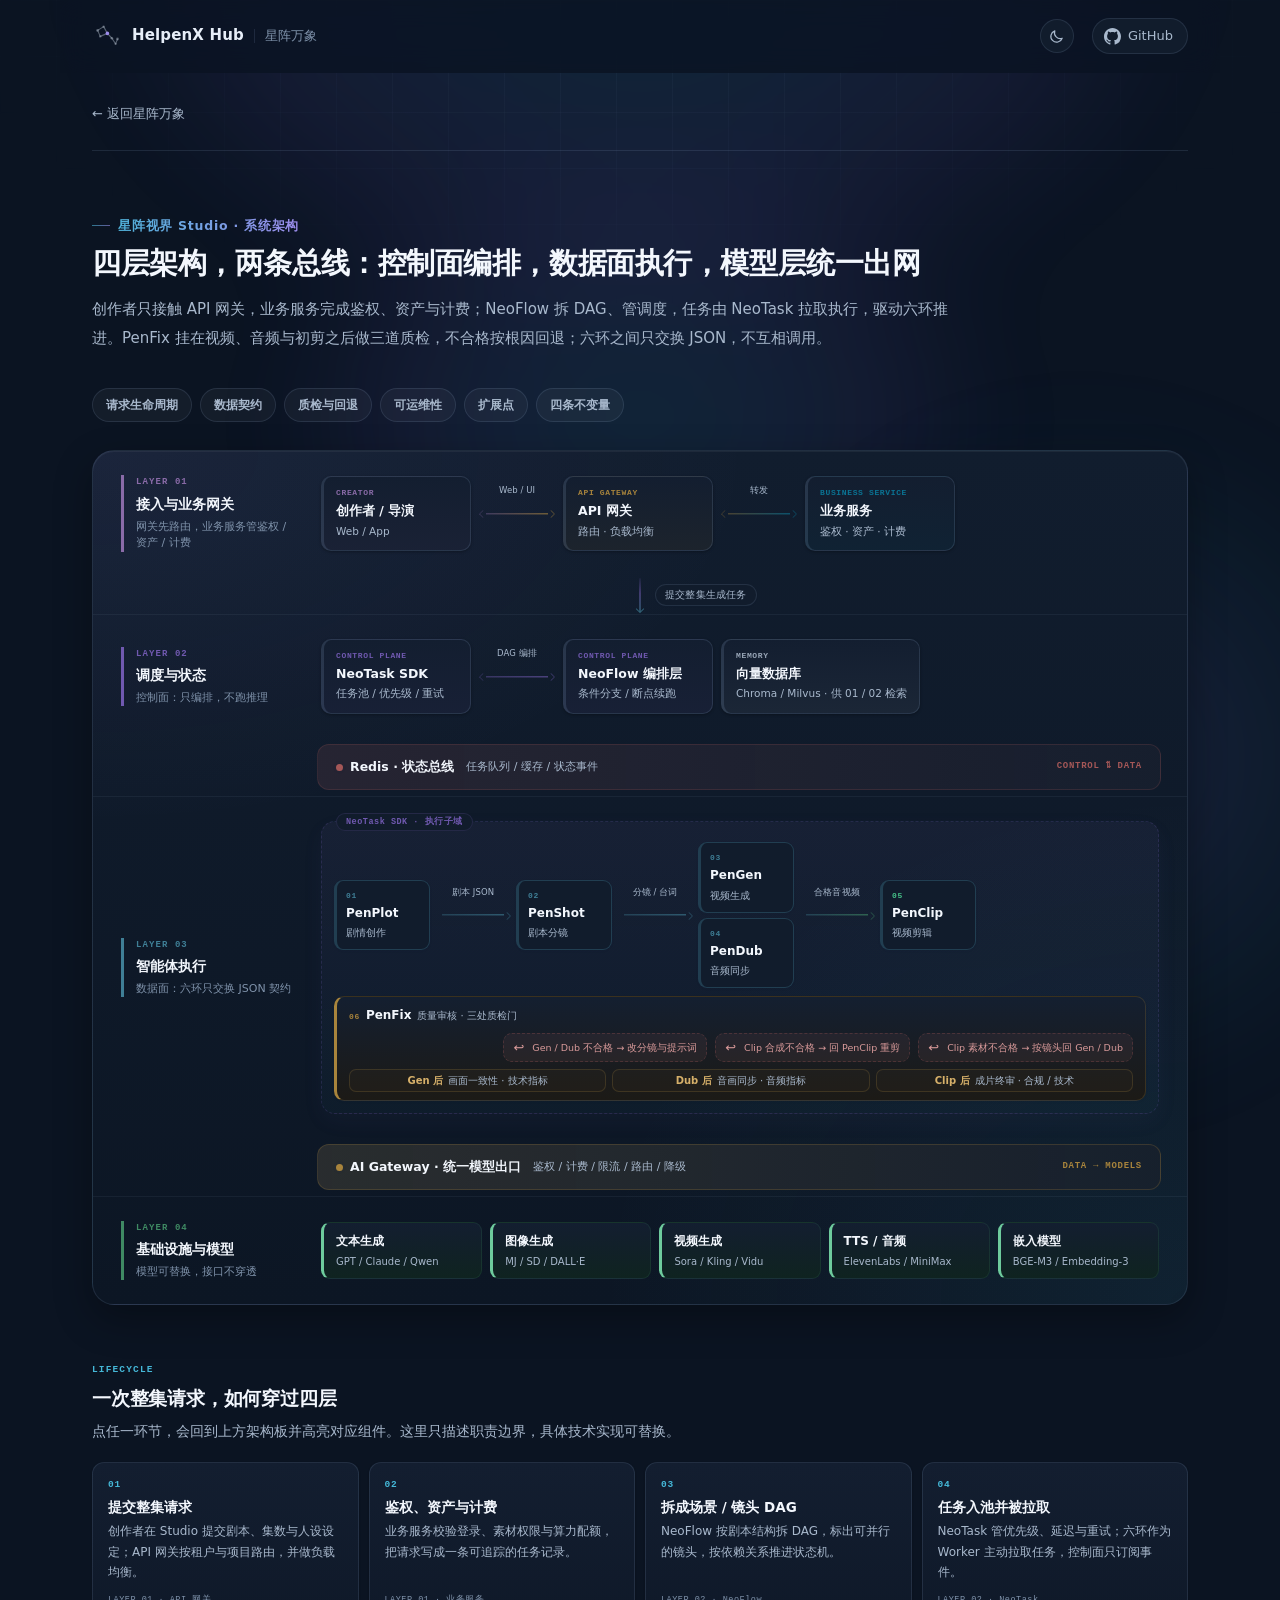
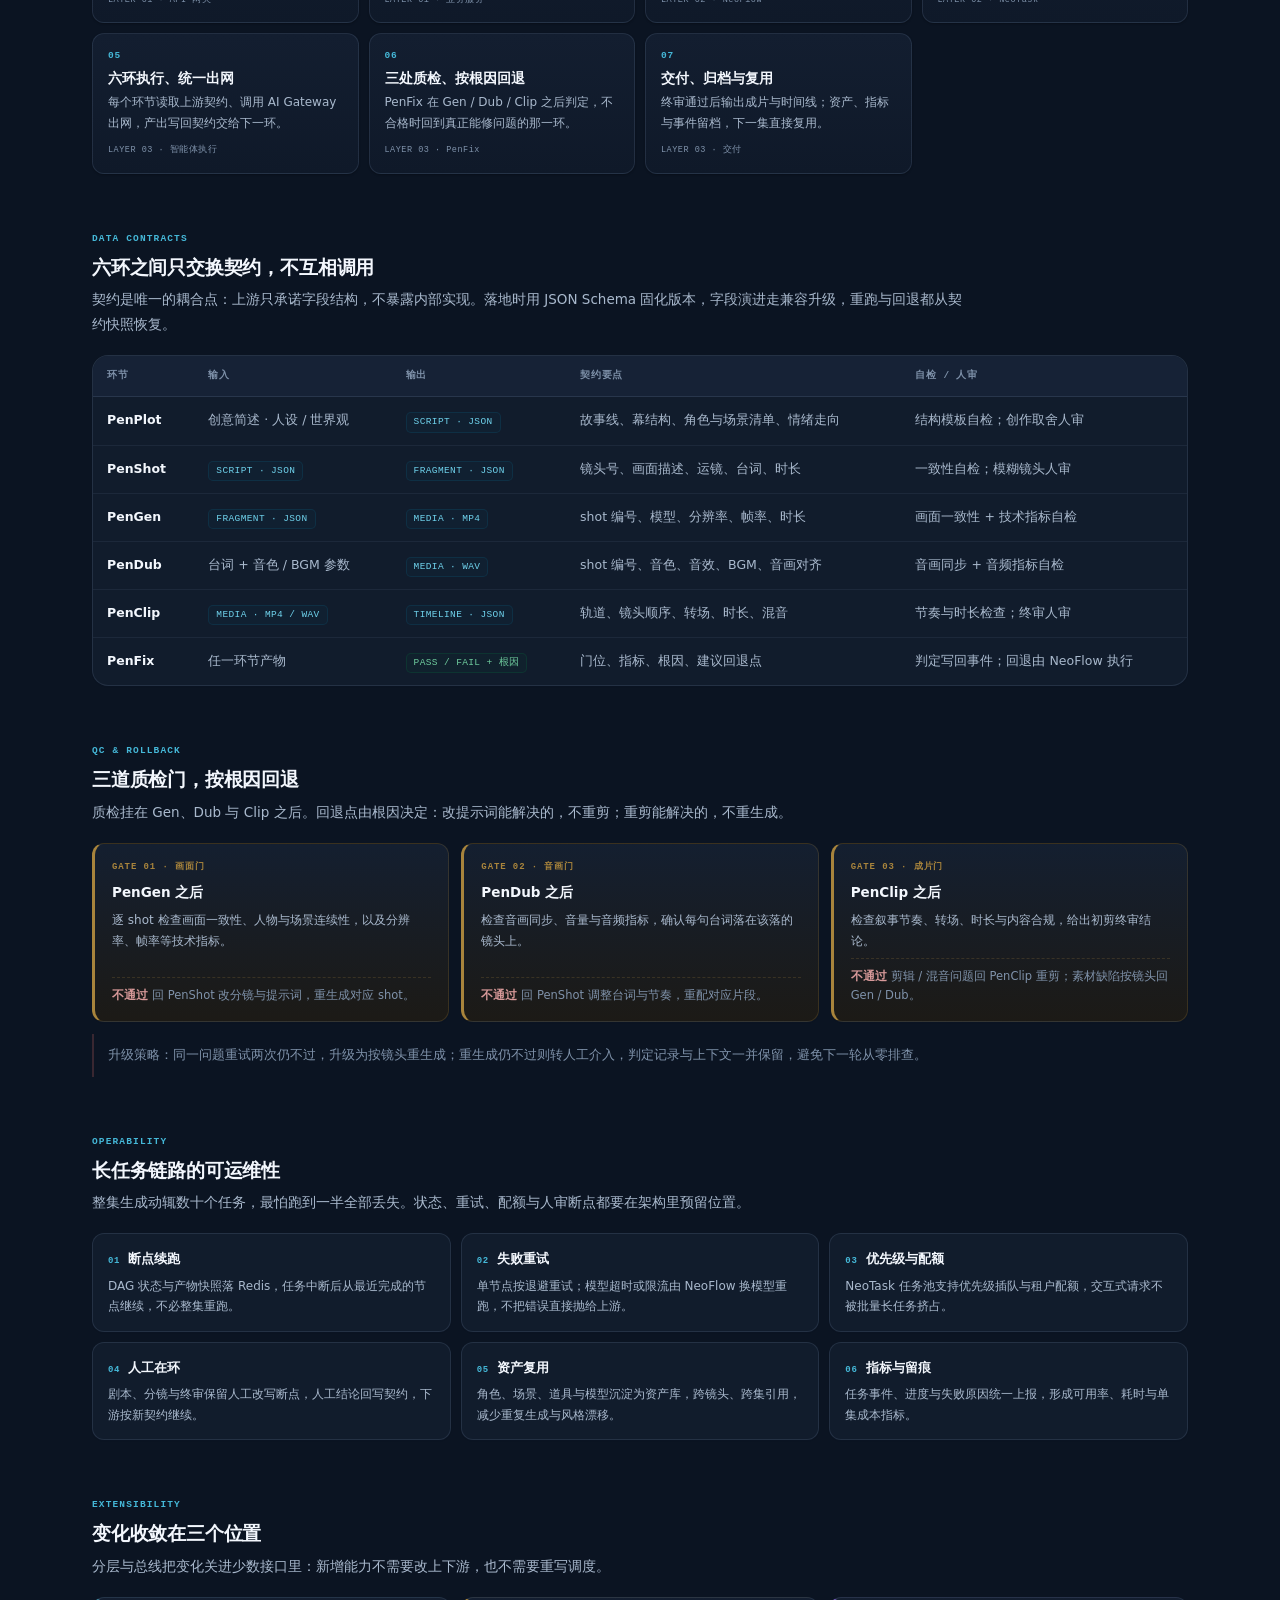
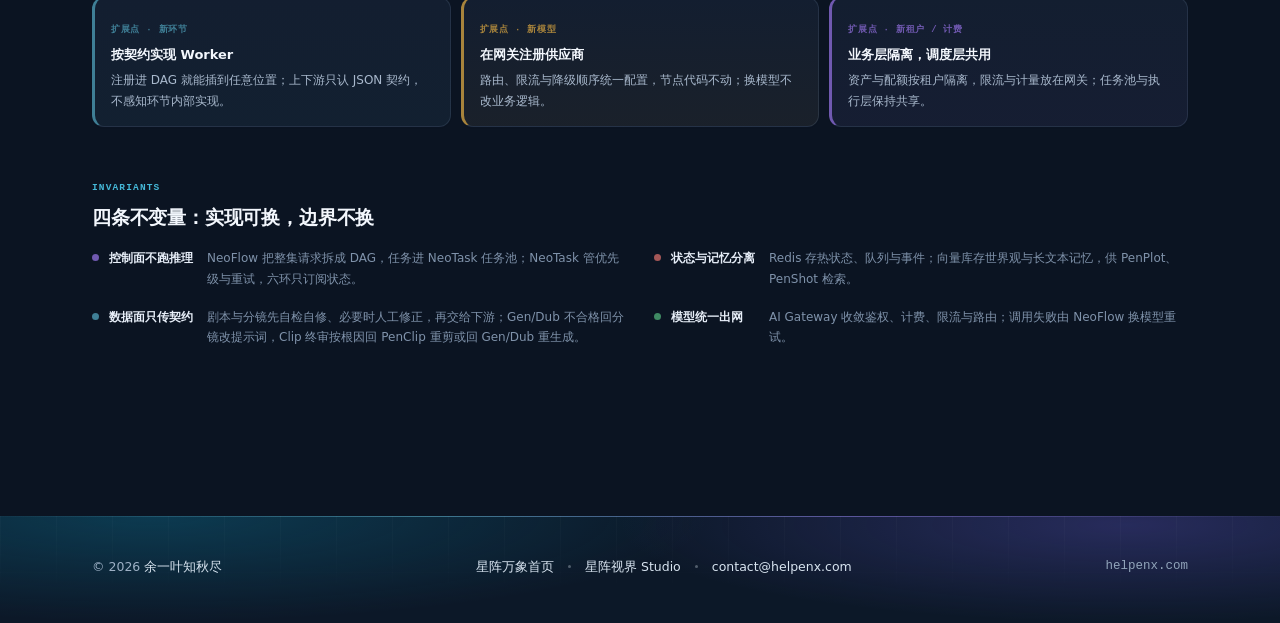
==== commit 7d4dd148: "添加背景模式切换与三套配图，优化星图悬停与展开定位" ====
--- a/architecture.html
+++ b/architecture.html
@@ -16,8 +16,136 @@
 <link rel="alternate" hreflang="x-default" href="https://helpenx.com/architecture.html" />
 <link rel="sitemap" type="application/xml" href="/sitemap.xml" />
 <meta name="theme-color" content="#f6f8fb" />
-<meta name="color-scheme" content="light" />
+<meta name="color-scheme" content="light dark" />
 <meta name="referrer" content="strict-origin-when-cross-origin" />
+<script>
+/* 背景模式：默认自动（08:00–20:00 护眼，20:00–08:00 深色），手动选正常 / 护眼 / 深色会覆盖自动并记住；
+   到 8 点、20 点边界只重算一次，不做轮询 */
+(function () {
+  var root = document.documentElement;
+  var KEY = "hx-bg";
+  var meta = document.querySelector('meta[name="theme-color"]');
+  var LABEL = { normal: "正常", eye: "护眼", dark: "深色" };
+  var current = { mode: "normal", source: "auto" };
+  function saved() {
+    try {
+      var v = localStorage.getItem(KEY);
+      return v === "normal" || v === "eye" || v === "dark" ? v : null;
+    } catch (e) { return null; }
+  }
+  function autoMode() {
+    var hour = new Date().getHours();
+    return hour >= 8 && hour < 20 ? "eye" : "dark";
+  }
+  /* 链路示意图备有正常 / 护眼 / 深色三套配色，切背景时同步换源；data-img-base 记浅色原图 */
+  function imgVariant(src, mode) {
+    return mode === "normal" || !/\.svg$/i.test(src) ? src : src.replace(/\.svg$/i, "-" + mode + ".svg");
+  }
+  function syncImages() {
+    var mode = root.getAttribute("data-theme") || "normal";
+    var nodes = document.querySelectorAll('img[src*="assets/img/"]');
+    for (var i = 0; i < nodes.length; i++) {
+      var img = nodes[i];
+      var base = img.getAttribute("data-img-base");
+      if (!base) {
+        if (!/\.svg$/i.test(img.getAttribute("src") || "")) continue;
+        base = img.getAttribute("src");
+        img.setAttribute("data-img-base", base);
+      }
+      var next = imgVariant(base, mode);
+      if (img.getAttribute("src") !== next) img.setAttribute("src", next);
+    }
+  }
+  function apply(mode, source) {
+    current.mode = mode;
+    current.source = source;
+    root.setAttribute("data-theme", mode);
+    if (mode === "eye") root.setAttribute("data-eyecare", "on");
+    else root.removeAttribute("data-eyecare");
+    root.style.colorScheme = mode === "dark" ? "dark" : "light";
+    if (meta) meta.setAttribute("content",
+      mode === "eye" ? "#f6f1e7" : mode === "dark" ? "#0b1422" : "#f6f8fb");
+    syncImages();
+    var box = document.querySelector("[data-theme-switch]");
+    if (!box) return;
+    box.setAttribute("data-mode", mode);
+    var btn = box.querySelector("[data-theme-btn]");
+    if (btn) btn.setAttribute("aria-label",
+      "切换背景模式，当前" + (source === "auto" ? "自动 · " : "") + LABEL[mode]);
+    [].slice.call(box.querySelectorAll("[data-theme-choice]")).forEach(function (opt) {
+      var choice = opt.getAttribute("data-theme-choice");
+      var on = choice === "auto" ? source === "auto" : source === "manual" && choice === mode;
+      opt.setAttribute("aria-checked", on ? "true" : "false");
+    });
+  }
+  function resolve() {
+    var pick = saved();
+    apply(pick || autoMode(), pick ? "manual" : "auto");
+    document.dispatchEvent(new CustomEvent("hx:theme", { detail: current }));
+  }
+  function schedule() {
+    var now = new Date();
+    var next = null;
+    [8, 20].forEach(function (h) {
+      var t = new Date(now);
+      t.setHours(h, 0, 0, 0);
+      if (t <= now) t.setDate(t.getDate() + 1);
+      if (!next || t < next) next = t;
+    });
+    window.setTimeout(function () { resolve(); schedule(); }, next - now + 800);
+  }
+  function bind() {
+    var box = document.querySelector("[data-theme-switch]");
+    if (!box) return;
+    var btn = box.querySelector("[data-theme-btn]");
+    var menu = box.querySelector("[data-theme-menu]");
+    var opts = [].slice.call(box.querySelectorAll("[data-theme-choice]"));
+    function close(focus) {
+      if (menu.hidden) return;
+      menu.hidden = true;
+      btn.setAttribute("aria-expanded", "false");
+      if (focus) btn.focus();
+    }
+    btn.addEventListener("click", function () {
+      if (menu.hidden) {
+        menu.hidden = false;
+        btn.setAttribute("aria-expanded", "true");
+      } else close(false);
+    });
+    opts.forEach(function (opt, i) {
+      opt.addEventListener("click", function () {
+        var choice = opt.getAttribute("data-theme-choice");
+        try {
+          if (choice === "auto") localStorage.removeItem(KEY);
+          else localStorage.setItem(KEY, choice);
+        } catch (e) {}
+        resolve();
+        close(true);
+      });
+      opt.addEventListener("keydown", function (ev) {
+        if (ev.key !== "ArrowDown" && ev.key !== "ArrowUp") return;
+        ev.preventDefault();
+        var step = ev.key === "ArrowDown" ? 1 : -1;
+        opts[(i + step + opts.length) % opts.length].focus();
+      });
+    });
+    document.addEventListener("click", function (ev) { if (!box.contains(ev.target)) close(false); });
+    document.addEventListener("keydown", function (ev) { if (ev.key === "Escape") close(true); });
+    box.addEventListener("focusout", function (ev) {
+      if (!box.contains(ev.relatedTarget)) close(false);
+    });
+    resolve();
+  }
+  resolve();
+  schedule();
+  if (document.readyState === "loading") document.addEventListener("DOMContentLoaded", bind);
+  else bind();
+  window.addEventListener("storage", function (ev) { if (ev.key === KEY) resolve(); });
+  document.addEventListener("visibilitychange", function () {
+    if (document.visibilityState === "visible") resolve();
+  });
+})();
+</script>
 <meta property="og:type" content="article" />
 <meta property="og:site_name" content="HelpenX Hub · 星阵万象" />
 <meta property="og:title" content="星阵视界 Studio · 系统架构" />
@@ -40,9 +168,9 @@
 <link rel="icon" type="image/png" sizes="32x32" href="./assets/icons/favicon-32x32.png" />
 <link rel="icon" type="image/png" sizes="16x16" href="./assets/icons/favicon-16x16.png" />
 <link rel="apple-touch-icon" sizes="180x180" href="./assets/icons/apple-touch-icon.png" />
-<link rel="preload" href="./assets/css/styles.css?v=202611172000" as="style" />
-<link rel="preload" href="./assets/js/architecture.js?v=202611171810" as="script" />
-<link rel="stylesheet" href="./assets/css/styles.css?v=202611172000" fetchpriority="high" />
+<link rel="preload" href="./assets/css/styles.css?v=202611191315" as="style" />
+<link rel="preload" href="./assets/js/architecture.js?v=202611191040" as="script" />
+<link rel="stylesheet" href="./assets/css/styles.css?v=202611191315" fetchpriority="high" />
 <script type="application/ld+json">
 {
   "@context": "https://schema.org",
@@ -104,6 +232,37 @@
     <span class="brand__sub">星阵万象</span>
   </a>
   <div class="header__right">
+    <div class="theme" data-theme-switch data-mode="auto">
+      <button class="theme__btn" type="button" data-theme-btn aria-haspopup="true" aria-expanded="false"
+        aria-controls="theme-menu" aria-label="切换背景模式">
+        <svg class="theme__glyph" data-mode="auto" viewBox="0 0 24 24" aria-hidden="true"><circle cx="12" cy="12" r="8.5" fill="none" stroke="currentColor" stroke-width="1.7"/><path d="M12 3.5a8.5 8.5 0 0 1 0 17Z" fill="currentColor"/></svg>
+        <svg class="theme__glyph" data-mode="normal" viewBox="0 0 24 24" fill="none" stroke="currentColor" stroke-width="1.7" stroke-linecap="round" aria-hidden="true"><circle cx="12" cy="12" r="4.2"/><path d="M12 2.8v2.4M12 18.8v2.4M2.8 12h2.4M18.8 12h2.4M5.5 5.5l1.7 1.7M16.8 16.8l1.7 1.7M18.5 5.5l-1.7 1.7M7.2 16.8l-1.7 1.7"/></svg>
+        <svg class="theme__glyph" data-mode="eye" viewBox="0 0 24 24" fill="none" stroke="currentColor" stroke-width="1.7" stroke-linecap="round" stroke-linejoin="round" aria-hidden="true"><path d="M2.6 12S6.1 5.6 12 5.6 21.4 12 21.4 12 17.9 18.4 12 18.4 2.6 12 2.6 12Z"/><circle cx="12" cy="12" r="2.9"/></svg>
+        <svg class="theme__glyph" data-mode="dark" viewBox="0 0 24 24" fill="none" stroke="currentColor" stroke-width="1.7" stroke-linecap="round" stroke-linejoin="round" aria-hidden="true"><path d="M20 14.4A8.2 8.2 0 0 1 9.6 4a8.2 8.2 0 1 0 10.4 10.4Z"/></svg>
+      </button>
+      <div class="theme__menu" id="theme-menu" data-theme-menu role="menu" aria-label="背景模式" hidden>
+        <button class="theme__opt" type="button" role="menuitemradio" aria-checked="true" data-theme-choice="auto">
+          <svg class="theme__opt-icon" viewBox="0 0 24 24" aria-hidden="true"><circle cx="12" cy="12" r="8.5" fill="none" stroke="currentColor" stroke-width="1.7"/><path d="M12 3.5a8.5 8.5 0 0 1 0 17Z" fill="currentColor"/></svg>
+          <span class="theme__label">自动<span class="theme__sub">08–20 护眼 · 夜间深色</span></span>
+          <svg class="theme__check" viewBox="0 0 24 24" fill="none" stroke="currentColor" stroke-width="2.2" stroke-linecap="round" stroke-linejoin="round" aria-hidden="true"><path d="m5 12.6 4.4 4.4L19 7.4"/></svg>
+        </button>
+        <button class="theme__opt" type="button" role="menuitemradio" aria-checked="false" data-theme-choice="normal">
+          <svg class="theme__opt-icon" viewBox="0 0 24 24" fill="none" stroke="currentColor" stroke-width="1.7" stroke-linecap="round" aria-hidden="true"><circle cx="12" cy="12" r="4.2"/><path d="M12 2.8v2.4M12 18.8v2.4M2.8 12h2.4M18.8 12h2.4M5.5 5.5l1.7 1.7M16.8 16.8l1.7 1.7M18.5 5.5l-1.7 1.7M7.2 16.8l-1.7 1.7"/></svg>
+          <span class="theme__label">正常<span class="theme__sub">明亮白底</span></span>
+          <svg class="theme__check" viewBox="0 0 24 24" fill="none" stroke="currentColor" stroke-width="2.2" stroke-linecap="round" stroke-linejoin="round" aria-hidden="true"><path d="m5 12.6 4.4 4.4L19 7.4"/></svg>
+        </button>
+        <button class="theme__opt" type="button" role="menuitemradio" aria-checked="false" data-theme-choice="eye">
+          <svg class="theme__opt-icon" viewBox="0 0 24 24" fill="none" stroke="currentColor" stroke-width="1.7" stroke-linecap="round" stroke-linejoin="round" aria-hidden="true"><path d="M2.6 12S6.1 5.6 12 5.6 21.4 12 21.4 12 17.9 18.4 12 18.4 2.6 12 2.6 12Z"/><circle cx="12" cy="12" r="2.9"/></svg>
+          <span class="theme__label">护眼<span class="theme__sub">暖色纸面</span></span>
+          <svg class="theme__check" viewBox="0 0 24 24" fill="none" stroke="currentColor" stroke-width="2.2" stroke-linecap="round" stroke-linejoin="round" aria-hidden="true"><path d="m5 12.6 4.4 4.4L19 7.4"/></svg>
+        </button>
+        <button class="theme__opt" type="button" role="menuitemradio" aria-checked="false" data-theme-choice="dark">
+          <svg class="theme__opt-icon" viewBox="0 0 24 24" fill="none" stroke="currentColor" stroke-width="1.7" stroke-linecap="round" stroke-linejoin="round" aria-hidden="true"><path d="M20 14.4A8.2 8.2 0 0 1 9.6 4a8.2 8.2 0 1 0 10.4 10.4Z"/></svg>
+          <span class="theme__label">深色<span class="theme__sub">深空夜底</span></span>
+          <svg class="theme__check" viewBox="0 0 24 24" fill="none" stroke="currentColor" stroke-width="2.2" stroke-linecap="round" stroke-linejoin="round" aria-hidden="true"><path d="m5 12.6 4.4 4.4L19 7.4"/></svg>
+        </button>
+      </div>
+    </div>
     <a class="ghlink" href="https://github.com/neopen" target="_blank" rel="noopener me" aria-label="HelpenX 的 GitHub">
       <svg width="17" height="17" viewBox="0 0 16 16" fill="currentColor" aria-hidden="true"><path d="M8 0C3.58 0 0 3.58 0 8c0 3.54 2.29 6.53 5.47 7.59.4.07.55-.17.55-.38 0-.19-.01-.82-.01-1.49-2.01.37-2.53-.49-2.69-.94-.09-.23-.48-.94-.82-1.13-.28-.15-.68-.52-.01-.53.63-.01 1.08.58 1.23.82.72 1.21 1.87.87 2.33.66.07-.52.28-.87.51-1.07-1.78-.2-3.64-.89-3.64-3.95 0-.87.31-1.59.82-2.15-.08-.2-.36-1.02.08-2.12 0 0 .67-.21 2.2.82.64-.18 1.32-.27 2-.27s1.36.09 2 .27c1.53-1.04 2.2-.82 2.2-.82.44 1.1.16 1.92.08 2.12.51.56.82 1.27.82 2.15 0 3.07-1.87 3.75-3.65 3.95.29.25.54.73.54 1.48 0 1.07-.01 1.93-.01 2.2 0 .21.15.46.55.38A8.01 8.01 0 0 0 16 8c0-4.42-3.58-8-8-8Z"/></svg>
       <span>GitHub</span>
@@ -531,6 +690,6 @@
   </div>
 </footer>
 
-<script src="./assets/js/architecture.js?v=202611171810" defer></script>
+<script src="./assets/js/architecture.js?v=202611191040" defer></script>
 </body>
 </html>
--- a/assets/css/styles.css
+++ b/assets/css/styles.css
@@ -33,7 +33,10 @@
   font-family: var(--sans);
   background: var(--bg);
   color: var(--text);
-  min-height: 100vh;
+  /* 高度先按缩放折算，否则整页放大后 100vh 会把页面撑高一个倍率 */
+  min-height: calc(100vh / var(--page-zoom, 1));
+  /* 宽屏整页等比放大（倍率由 app.js 按视口写入），视口多宽就铺多宽 */
+  zoom: var(--page-zoom, 1);
   line-height: 1.7;
   -webkit-font-smoothing: antialiased;
   text-rendering: optimizeLegibility;
@@ -67,12 +70,15 @@
   background: rgba(246, 248, 251, 0.82);
   backdrop-filter: blur(14px) saturate(140%);
   border-bottom: 1px solid transparent;
-  transition: border-color 0.2s ease, box-shadow 0.2s ease;
+  transition: border-color 0.2s ease, box-shadow 0.2s ease,
+    transform 0.34s cubic-bezier(0.4, 0, 0.2, 1);
 }
 .site-header.is-stuck {
   border-bottom-color: var(--border);
   box-shadow: 0 6px 20px rgba(15, 34, 67, 0.07);
 }
+/* 向下滚动收起页眉，给内容让出视口；向上滚动由脚本恢复 */
+.site-header.is-hidden { transform: translateY(-104%); }
 .brand { display: flex; align-items: center; gap: 10px; text-decoration: none; color: var(--text); }
 .brand__mark {
   width: 30px; height: 30px; display: block;
@@ -113,6 +119,51 @@
   background: var(--green);
 }
 
+/* ---------- 背景模式切换 ---------- */
+.theme { position: relative; flex: none; }
+.theme__btn {
+  display: grid; place-items: center;
+  width: 34px; height: 34px; padding: 0;
+  border: 1px solid var(--border); border-radius: 999px;
+  background: var(--surface); color: var(--text-dim); cursor: pointer;
+  transition: color 0.18s ease, border-color 0.18s ease, background 0.18s ease, box-shadow 0.18s ease;
+}
+.theme__btn:hover,
+.theme__btn[aria-expanded="true"] {
+  color: var(--ink); border-color: var(--border-hover); box-shadow: var(--shadow);
+}
+.theme__btn:focus-visible { outline: 2px solid var(--cyan); outline-offset: 3px; }
+.theme__glyph { display: none; width: 17px; height: 17px; }
+.theme[data-mode="auto"] [data-mode="auto"],
+.theme[data-mode="normal"] [data-mode="normal"],
+.theme[data-mode="eye"] [data-mode="eye"],
+.theme[data-mode="dark"] [data-mode="dark"] { display: block; }
+.theme__menu {
+  position: absolute; right: 0; top: calc(100% + 10px); z-index: 70;
+  width: 208px; padding: 6px;
+  background: var(--surface); border: 1px solid var(--border);
+  border-radius: 14px; box-shadow: var(--shadow-hover);
+  animation: pop-in 0.16s cubic-bezier(0.22, 1, 0.36, 1) backwards;
+}
+.theme__menu[hidden] { display: none; }
+.theme__opt {
+  width: 100%; display: grid; grid-template-columns: 18px minmax(0, 1fr) 14px;
+  align-items: center; gap: 10px; text-align: left;
+  padding: 8px 10px; border: 0; border-radius: 9px;
+  background: none; color: var(--text); font-family: inherit; cursor: pointer;
+}
+.theme__opt:hover, .theme__opt:focus-visible { background: var(--bg); outline: none; }
+.theme__opt[aria-checked="true"] { background: color-mix(in srgb, var(--cyan) 8%, var(--bg)); }
+.theme__opt-icon { width: 16px; height: 16px; color: var(--text-dim); }
+.theme__opt[aria-checked="true"] .theme__opt-icon { color: var(--cyan); }
+.theme__label { font-size: 13px; font-weight: 600; line-height: 1.3; }
+.theme__sub {
+  display: block; margin-top: 1px;
+  font-size: 10.5px; font-weight: 400; color: var(--text-faint);
+}
+.theme__check { width: 13px; height: 13px; color: var(--cyan); opacity: 0; }
+.theme__opt[aria-checked="true"] .theme__check { opacity: 1; }
+
 /* ---------- Hero ---------- */
 main { max-width: var(--maxw); margin: 0 auto; padding: 0 32px; }
 
@@ -206,6 +257,7 @@
 .constellation__board {
   --par-x: 0; --par-y: 0;
   position: relative; isolation: isolate; overflow: hidden;
+  perspective: 1300px; perspective-origin: 50% 50%;
   margin-top: 24px; aspect-ratio: 1000 / 420; min-height: 340px;
   border: 1px solid var(--border); border-radius: 22px;
   background:
@@ -216,6 +268,8 @@
   box-shadow: var(--shadow), inset 0 0 90px rgba(79, 106, 224, 0.035);
 }
 .constellation__board--micro { aspect-ratio: 1000 / 340; min-height: 300px; }
+/* 指针进入主星手感范围时，整块背景也显示可点手势 */
+.constellation__board:has(.cstar.is-near) { cursor: pointer; }
 .constellation__board::before {
   content: ""; position: absolute; inset: 0; z-index: 0; pointer-events: none;
   background-image:
@@ -239,6 +293,53 @@
   background: radial-gradient(ellipse 46% 70% at 50% 50%, transparent 55%, rgba(246, 249, 253, 0.5));
 }
 
+/* 3D 场景：指针倾斜 + 缓慢巡航；星与连线同处一层，倾斜时不会脱节 */
+.constellation__space {
+  position: absolute; inset: 0; z-index: 2;
+  transform-style: preserve-3d;
+  /* 倾角压得很小：边缘星点最大位移仅数像素，指针在星上移动也不会把星"晃走" */
+  transform: rotateX(calc(var(--par-y) * -0.7deg)) rotateY(calc(var(--par-x) * 0.9deg));
+  transition: transform 0.32s ease-out;
+  will-change: transform;
+}
+.constellation__plane {
+  position: absolute; inset: 0;
+  transform-style: preserve-3d;
+  animation: planeDrift 54s ease-in-out infinite alternate;
+}
+/* 排布辅星时要拿到未变换的坐标，测量瞬间冻结两层变换 */
+.constellation__board.is-measuring .constellation__space,
+.constellation__board.is-measuring .constellation__plane {
+  transform: none !important; animation: none !important;
+}
+
+/* 阵图：双环 + 沿环巡游的亮弧 + 七芒阵弦，把七星串成一张阵网 */
+.constellation__array {
+  position: absolute; inset: 0; z-index: 0;
+  width: 100%; height: 100%; pointer-events: none;
+}
+.carray-ring {
+  fill: none; stroke: rgba(79, 106, 224, 0.17); stroke-width: 1;
+  stroke-dasharray: 2 9; vector-effect: non-scaling-stroke;
+}
+.carray-ring--inner { stroke: rgba(10, 116, 148, 0.14); stroke-dasharray: 1 13; }
+.carray-sweep {
+  fill: none; stroke: rgba(10, 116, 148, 0.42); stroke-width: 1.4;
+  stroke-dasharray: 9 91; stroke-linecap: round; vector-effect: non-scaling-stroke;
+  filter: drop-shadow(0 0 5px rgba(10, 116, 148, 0.28));
+  animation: carraySweep 30s linear infinite;
+}
+.carray-chord {
+  fill: none; stroke: rgba(79, 106, 224, 0.17); stroke-width: 1;
+  stroke-dasharray: 2 8; vector-effect: non-scaling-stroke;
+  transition: stroke 0.25s ease, opacity 0.25s ease;
+  animation: linkDash 9.5s linear infinite;
+}
+.carray-chord:nth-of-type(3n) { animation-duration: 12.5s; animation-delay: -4s; }
+.carray-chord:nth-of-type(4n) { animation-delay: -7.2s; }
+.carray-chord.is-selected { stroke: rgba(79, 106, 224, 0.42); }
+.carray-chord.is-active { stroke: rgba(10, 116, 148, 0.6); stroke-width: 1.2; }
+
 /* 颗粒流星：细长亮粒 + 微小亮头，斜落时淡入淡出，不再整片扫光 */
 .constellation__meteors { position: absolute; inset: 0; z-index: 0; pointer-events: none; overflow: hidden; }
 .constellation__meteors i {
@@ -256,108 +357,131 @@
   background: #fff; box-shadow: 0 0 6px rgba(11, 134, 172, 0.8);
 }
 
-/* 右下角的日地月：太阳为静止中心，地球绕日公转，月球绕地球转 */
+/* 右下角小日心系统：太阳固定，地球沿虚线轨道绕日公转，月球再绕地球；比例 日>地>月 */
 .constellation__orbit { position: absolute; inset: 0; z-index: 0; pointer-events: none; }
 .constellation__orbit::before {
   content: ""; position: absolute; left: 78%; top: 70%;
-  width: 172px; height: 172px; margin: -86px 0 0 -86px;
-  border: 1px dashed rgba(79, 106, 224, 0.16); border-radius: 50%;
+  width: 176px; height: 176px; margin: -88px 0 0 -88px;
+  border: 1px dashed rgba(79, 106, 224, 0.14); border-radius: 50%;
 }
 .corb { position: absolute; left: 78%; top: 70%; border-radius: 50%; }
+/* 太阳是整个系统的圆心，比地球大一圈；暖光收着，不抢七主星的焦点 */
 .corb--sun {
-  width: 66px; height: 66px; margin: -33px 0 0 -33px;
-  background: radial-gradient(circle at 34% 32%, #fff2c4, #f8bd3e 56%, #e08c14);
-  box-shadow: 0 0 0 5px rgba(248, 189, 62, 0.16), 0 0 42px rgba(248, 189, 62, 0.55);
-  animation: sunGlow 6.4s ease-in-out infinite;
-}
-/* 日冕：三道柔光缓慢绕日自转 */
-.corb--sun::before {
-  content: ""; position: absolute; inset: -20px; border-radius: 50%;
-  background: conic-gradient(
-    from 0deg,
-    rgba(255, 214, 110, 0) 0deg,
-    rgba(255, 224, 130, 0.64) 26deg,
-    rgba(248, 189, 62, 0) 64deg,
-    rgba(255, 214, 110, 0) 140deg,
-    rgba(255, 208, 96, 0.5) 176deg,
-    rgba(248, 189, 62, 0) 214deg,
-    rgba(255, 214, 110, 0) 292deg,
-    rgba(255, 224, 130, 0.58) 322deg,
-    rgba(248, 189, 62, 0) 360deg
-  );
-  -webkit-mask: radial-gradient(circle closest-side, transparent 48%, #000 64%, #000 84%, transparent 100%);
-  mask: radial-gradient(circle closest-side, transparent 48%, #000 64%, #000 84%, transparent 100%);
-  animation: coronaSpin 24s linear infinite;
+  width: 46px; height: 46px; margin: -23px 0 0 -23px;
+  background: radial-gradient(circle at 36% 32%, #fff8e9 0 14%,
+    #ffe4a8 34%, #ffc863 62%, #f6a238 84%, #dd7d1d 100%);
+  box-shadow:
+    0 0 0 5px rgba(255, 196, 94, 0.14),
+    0 0 30px rgba(255, 178, 72, 0.5),
+    0 0 64px rgba(255, 168, 60, 0.24);
+}
+/* 0×0 的旋转支点，地球挂在半径 64px 处随它公转 */
+.corb-track {
+  position: absolute; left: 78%; top: 70%;
+  width: 0; height: 0;
+  animation: earthOrbit 64s linear infinite;
 }
 .corb--earth {
-  width: 14px; height: 14px; margin: -7px 0 0 -7px;
-  background: radial-gradient(circle at 32% 30%, #a8dcf5, #2f8fd0 52%, #1b5c98);
-  box-shadow: 0 0 0 2px rgba(79, 106, 224, 0.12), 0 0 10px rgba(47, 143, 208, 0.45);
-  transform: rotate(-28deg) translateX(86px);
-  animation: earthOrbit 28s linear infinite;
-}
-.corb__moon {
-  position: absolute; left: 50%; top: 50%;
-  width: 6.5px; height: 6.5px; margin: -3.25px 0 0 -3.25px;
-  border-radius: 50%; background: #cfd8e4;
-  box-shadow: 0 0 0 1px rgba(255, 255, 255, 0.5), 0 0 4px rgba(15, 23, 42, 0.24);
-  transform: translateX(14px);
-  animation: moonOrbit 6s linear infinite;
+  left: 0; top: 0; width: 20px; height: 20px;
+  margin: -10px 0 0 -10px;
+  transform: translateX(88px);
+  background:
+    radial-gradient(ellipse 26% 20% at 36% 48%, rgba(92, 172, 112, 0.92) 0 62%, transparent 74%),
+    radial-gradient(ellipse 18% 26% at 63% 60%, rgba(84, 162, 106, 0.86) 0 62%, transparent 74%),
+    radial-gradient(ellipse 15% 13% at 58% 30%, rgba(108, 184, 126, 0.78) 0 62%, transparent 74%),
+    radial-gradient(circle at 31% 27%, #dcf3ff 0 9%, #8ccfef 32%, #4095cc 66%, #1c5a92 100%);
+  box-shadow: 0 0 0 3px rgba(79, 106, 224, 0.14), 0 0 16px rgba(47, 143, 208, 0.46);
+  animation: earthGlow 7.6s ease-in-out infinite;
+}
+/* 昼夜分界缓慢转过地球，读起来像自转 */
+.corb--earth::after {
+  content: ""; position: absolute; inset: 0; border-radius: 50%;
+  background: conic-gradient(from 0deg, rgba(4, 12, 30, 0.6), transparent 34%, transparent 66%, rgba(4, 12, 30, 0.6));
+  animation: earthSpin 22s linear infinite;
+}
+/* 月球绕地球：以地球中心为圆心的 20px 小轨道 */
+.corb--earth .corb--moon { left: 50%; top: 50%; }
+.corb--moon {
+  width: 8px; height: 8px; margin: -4px 0 0 -4px;
+  background:
+    radial-gradient(circle at 34% 32%, rgba(130, 144, 166, 0.55) 0 13%, transparent 15%),
+    radial-gradient(circle at 64% 26%, rgba(130, 144, 166, 0.45) 0 9%, transparent 11%),
+    radial-gradient(circle at 68% 64%, rgba(130, 144, 166, 0.5) 0 12%, transparent 14%),
+    radial-gradient(circle at 28% 24%, #fdfeff 0 14%, #e4e9f2 44%, #b6c0d1 76%, #8b96aa 100%);
+  box-shadow: 0 0 0 1.5px rgba(198, 216, 250, 0.14), 0 0 8px rgba(186, 206, 244, 0.4);
+  /* 反向自转抵消公转角度，环形山始终朝向地球 */
+  animation: moonOrbitAround 24s linear infinite;
+}
+/* 月晕：一圈极淡柔光 */
+.corb--moon::before {
+  content: ""; position: absolute; inset: -5px; border-radius: 50%;
+  background: radial-gradient(circle, rgba(214, 230, 255, 0.2), transparent 68%);
+  animation: moonGlow 7.2s ease-in-out infinite;
 }
 .constellation__edges {
   position: absolute; inset: 0; z-index: 1; width: 100%; height: 100%;
-}
-.constellation__board[data-constellation-board] > .constellation__edges line {
-  stroke: rgba(10, 116, 148, 0.26); stroke-width: 1.2;
-  stroke-dasharray: 3 5; vector-effect: non-scaling-stroke;
+  pointer-events: none;
+}
+.constellation__board[data-constellation-board] .constellation__edges {
+  filter: drop-shadow(0 5px 12px rgba(79, 106, 224, 0.08));
+}
+/* 星链：底色是细弧虚线，上面再跑一层双色流光，像星与星之间有能量往来 */
+.constellation__board[data-constellation-board] .clink {
+  fill: none; stroke: rgba(10, 116, 148, 0.34); stroke-width: 1.3;
+  stroke-dasharray: 5 7; stroke-linecap: round; vector-effect: non-scaling-stroke;
+  opacity: 0.9;
+  filter: drop-shadow(0 0 2px rgba(10, 116, 148, 0.28));
+  animation: linkDash 6.4s linear infinite;
   transition: stroke 0.2s ease, stroke-width 0.2s ease, opacity 0.2s ease;
 }
-.constellation__board[data-constellation-board] > .constellation__edges {
-  filter: drop-shadow(0 5px 12px rgba(79, 106, 224, 0.08));
-}
-.constellation__board[data-constellation-board] > .constellation__edges line {
-  animation: linkDash 6.4s linear infinite;
-}
-.constellation__board[data-constellation-board] > .constellation__edges line:nth-child(2n) { animation-duration: 8.2s; animation-delay: -2.4s; }
-.constellation__board[data-constellation-board] > .constellation__edges line:nth-child(3n) { animation-duration: 5.6s; animation-delay: -4.1s; }
-.constellation__board[data-constellation-board] > .constellation__edges line:nth-child(4n) { animation-delay: -6.3s; }
-.constellation__edges line.is-selected {
+.constellation__board[data-constellation-board] .clink:nth-of-type(4n + 1) { animation-duration: 8.2s; animation-delay: -2.4s; }
+.constellation__board[data-constellation-board] .clink:nth-of-type(4n + 3) { animation-duration: 5.6s; animation-delay: -4.1s; }
+.constellation__board[data-constellation-board] .clink-flow {
+  fill: none; stroke-width: 2.4; stroke-linecap: round;
+  stroke-dasharray: 7 93; vector-effect: non-scaling-stroke;
+  opacity: 0.95;
+  animation: clinkFlow var(--flow-dur, 8s) linear var(--flow-delay, 0s) infinite;
+  filter: drop-shadow(0 0 4px rgba(79, 106, 224, 0.42));
+}
+.constellation__board[data-constellation-board] .clink.is-selected {
   stroke: rgba(79, 106, 224, 0.55); stroke-dasharray: none; stroke-width: 1.6;
   filter: drop-shadow(0 0 4px rgba(79, 106, 224, 0.4));
 }
-.constellation__edges line.is-active {
+.constellation__board[data-constellation-board] .clink.is-active {
   stroke: rgba(79, 106, 224, 0.8); stroke-dasharray: none; stroke-width: 2;
   filter: drop-shadow(0 0 6px rgba(79, 106, 224, 0.55));
 }
-.constellation__board.is-tracing .constellation__edges line:not(.is-active):not(.is-selected) { opacity: 0.35; }
-
-.constellation__aux { position: absolute; inset: 0; z-index: 2; }
+.clink-flow.is-selected, .clink-flow.is-active { opacity: 1; stroke-width: 2.6; stroke-dasharray: 7 93; }
+.constellation__board.is-tracing [data-link]:not(.is-active):not(.is-selected) { opacity: 0.28; }
+
+/* 辅星容器铺满棋盘，必须对命中透明：3D 场景里它会偶发盖住主星，导致悬停闪烁、点击落空 */
+.constellation__aux { position: absolute; inset: 0; z-index: 2; pointer-events: none; }
 .caux {
   position: absolute; left: var(--x); top: var(--y);
   width: 24px; height: 24px; transform: translate(-50%, -50%);
-  padding: 0; border: 0; background: none; cursor: pointer;
+  padding: 0; border: 0; background: none; cursor: pointer; pointer-events: auto;
   transition: opacity 0.2s ease;
 }
 .caux::before {
   content: ""; position: absolute; left: 50%; top: 50%;
-  width: 6px; height: 6px; transform: translate(-50%, -50%);
+  width: 8px; height: 8px; transform: translate(-50%, -50%);
   border-radius: 50%; background: var(--accent); opacity: 0.55;
   transition: width 0.18s ease, height 0.18s ease, opacity 0.18s ease, box-shadow 0.18s ease;
 }
 .caux:hover::before, .caux:focus-visible::before, .caux.is-hot::before {
-  width: 9px; height: 9px; opacity: 1;
+  width: 11px; height: 11px; opacity: 1;
   box-shadow: 0 0 0 4px color-mix(in srgb, var(--accent) 12%, transparent),
     0 0 12px color-mix(in srgb, var(--accent) 45%, transparent);
 }
 .caux:focus-visible { outline: 2px solid var(--accent); outline-offset: 2px; border-radius: 50%; }
 .caux.is-dim { opacity: 0.28; }
-.caux.is-hover::before { width: 10px; height: 10px; opacity: 1; }
+.caux.is-hover::before { width: 12px; height: 12px; opacity: 1; }
 .caux--planned { cursor: default; }
 .caux--planned::before { background: transparent; border: 1px solid var(--accent); }
 /* 辅星呼吸：柔光按不同节拍明灭，错开闪烁避免整片同步 */
 .caux::after {
   content: ""; position: absolute; left: 50%; top: 50%;
-  width: 15px; height: 15px; margin: -7.5px 0 0 -7.5px;
+  width: 18px; height: 18px; margin: -9px 0 0 -9px;
   border-radius: 50%; pointer-events: none; opacity: 0;
   background: radial-gradient(circle, color-mix(in srgb, var(--accent) 62%, transparent), transparent 68%);
   animation: auxTwinkle 5.6s ease-in-out infinite;
@@ -370,19 +494,47 @@
 
 .cstar {
   position: absolute; left: var(--x); top: var(--y); z-index: 3;
-  width: 34px; height: 34px; padding: 0; border: 0; background: none;
+  /* 视觉星点约 14–17px，命中区放大到 48px，倾斜/漂移时也更容易点中 */
+  width: 48px; height: 48px; padding: 0; border: 0; background: none;
   transform: translate(-50%, -50%); cursor: pointer;
   font-family: inherit; color: var(--ink);
   transition: opacity 0.2s ease;
 }
 .cstar__point { position: absolute; inset: 0; display: grid; place-items: center; }
+/* 悬浮投影：落在阵面上的柔和椭圆阴影，让主星看起来浮在棋盘上方 */
+.cstar__shadow {
+  position: absolute; width: calc(24px + var(--w, 0.4) * 12px); height: 8px; border-radius: 50%;
+  background: radial-gradient(ellipse, rgba(15, 23, 42, 0.26), transparent 70%);
+  transform: translateY(12px); filter: blur(1.5px); opacity: 0.5;
+  transition: transform 0.22s ease, opacity 0.22s ease;
+}
+/* 倾斜的轨道环：随主星各自缓慢旋进，给星体加上 3D 层次 */
+.cstar__ring {
+  position: absolute; width: calc(48px + var(--w, 0.4) * 10px); height: calc(48px + var(--w, 0.4) * 10px);
+  border-radius: 50%;
+  border: 1px solid color-mix(in srgb, var(--accent) 26%, transparent);
+  transform: rotateX(72deg) rotateZ(-16deg);
+  opacity: 0.55;
+  animation: ringSpin 26s linear infinite;
+  transition: opacity 0.22s ease, border-color 0.22s ease;
+}
+/* 环上的小伴星：环旋转时能看出它在绕主星转 */
+.cstar__ring::after {
+  content: ""; position: absolute; left: 50%; top: -2px;
+  width: 4px; height: 4px; margin-left: -2px; border-radius: 50%;
+  background: color-mix(in srgb, var(--accent) 72%, #fff);
+  box-shadow: 0 0 6px color-mix(in srgb, var(--accent) 55%, transparent);
+}
+.cstar:nth-of-type(2n) .cstar__ring { animation-duration: 34s; animation-direction: reverse; }
+.cstar:nth-of-type(3n) .cstar__ring { animation-duration: 20s; }
 .cstar__halo {
-  position: absolute; width: 30px; height: 30px; border-radius: 50%;
+  position: absolute; width: calc(38px + var(--w, 0.4) * 10px); height: calc(38px + var(--w, 0.4) * 10px);
+  border-radius: 50%;
   border: 1px solid color-mix(in srgb, var(--accent) 26%, transparent);
   opacity: 0.75; transition: transform 0.22s ease, opacity 0.22s ease;
 }
 .cstar__halo::after {
-  content: ""; position: absolute; inset: -9px; border-radius: 50%;
+  content: ""; position: absolute; inset: -10px; border-radius: 50%;
   border: 1px dashed color-mix(in srgb, var(--accent) 30%, transparent);
   opacity: 0.55;
   animation: orbitSpin 18s linear infinite;
@@ -390,29 +542,47 @@
 .cstar:nth-of-type(2n) .cstar__halo::after { animation-duration: 24s; animation-direction: reverse; }
 .cstar:nth-of-type(3n) .cstar__halo::after { animation-duration: 14s; }
 .cstar:hover .cstar__halo::after, .cstar:focus-visible .cstar__halo::after,
-.cstar[aria-pressed="true"] .cstar__halo::after {
+.cstar[aria-pressed="true"] .cstar__halo::after,
+.cstar.is-near .cstar__halo::after {
   opacity: 0.95;
   border-color: color-mix(in srgb, var(--accent) 55%, transparent);
 }
 .cstar__dot {
-  position: relative; width: 12px; height: 12px; border-radius: 50%;
-  background: var(--accent);
+  position: relative; width: calc(17px + var(--w, 0.4) * 6px); height: calc(17px + var(--w, 0.4) * 6px);
+  border-radius: 50%;
+  background: radial-gradient(circle at 32% 28%, #fff 0 12%,
+    color-mix(in srgb, var(--accent) 72%, #fff) 38%, var(--accent) 68%,
+    color-mix(in srgb, var(--accent) 72%, #0b2e4a) 100%);
   box-shadow: 0 0 0 4px color-mix(in srgb, var(--accent) 13%, transparent),
-    0 0 16px color-mix(in srgb, var(--accent) 42%, transparent);
+    0 0 18px color-mix(in srgb, var(--accent) 46%, transparent);
   animation: starBreathe 6.4s ease-in-out infinite;
   transition: transform 0.22s ease, box-shadow 0.22s ease;
 }
 .cstar:nth-of-type(2n) .cstar__dot { animation-duration: 7.8s; animation-delay: -2.2s; }
 .cstar:nth-of-type(3n) .cstar__dot { animation-duration: 5.4s; animation-delay: -3.6s; }
 .cstar:hover .cstar__dot, .cstar:focus-visible .cstar__dot,
-.cstar[aria-pressed="true"] .cstar__dot, .cstar.is-hot .cstar__dot { transform: scale(1.28); }
+.cstar[aria-pressed="true"] .cstar__dot, .cstar.is-hot .cstar__dot,
+.cstar.is-near .cstar__dot { transform: scale(1.22); }
 .cstar:hover .cstar__halo, .cstar:focus-visible .cstar__halo,
-.cstar[aria-pressed="true"] .cstar__halo { transform: scale(1.22); opacity: 1; }
+.cstar[aria-pressed="true"] .cstar__halo,
+.cstar.is-near .cstar__halo { transform: scale(1.18); opacity: 1; }
+.cstar:hover .cstar__ring, .cstar:focus-visible .cstar__ring,
+.cstar[aria-pressed="true"] .cstar__ring, .cstar.is-hot .cstar__ring,
+.cstar.is-near .cstar__ring {
+  opacity: 0.95;
+  border-color: color-mix(in srgb, var(--accent) 55%, transparent);
+}
+.cstar:hover .cstar__shadow, .cstar:focus-visible .cstar__shadow,
+.cstar[aria-pressed="true"] .cstar__shadow,
+.cstar.is-near .cstar__shadow {
+  transform: translateY(14px) scale(1.16); opacity: 0.68;
+}
 .cstar:focus-visible { outline: 2px solid var(--accent); outline-offset: 4px; border-radius: 50%; }
 .cstar.is-dim { opacity: 0.42; }
-/* 亮起时鼓一下：悬停小幅、选中带一点回弹 */
-.cstar:hover .cstar__point,
-.cstar:focus-visible .cstar__point { animation: starPop 0.42s cubic-bezier(0.22, 1.3, 0.36, 1); }
+/* 亮起时鼓一下：悬停只做轻抬，选中才带明显回弹，避免指针扫过时视觉乱跳；
+   悬停态用 .is-near（指针就近判定）而不是 :hover，3D 层原生命中会抖，动画会被反复重启 */
+.cstar.is-near .cstar__point,
+.cstar:focus-visible .cstar__point { animation: starPopSoft 0.5s cubic-bezier(0.22, 1.2, 0.36, 1); }
 .cstar[aria-pressed="true"] .cstar__point { animation: starPop 0.56s cubic-bezier(0.22, 1.4, 0.36, 1); }
 /* 主星闪耀：十字星芒 + 柔光，每颗星按自己的节拍偶发一闪 */
 .cstar__point::before,
@@ -454,7 +624,7 @@
   position: absolute; left: 50%; top: calc(100% + 4px);
   transform: translateX(-50%);
   display: inline-flex; align-items: baseline; gap: 6px;
-  padding: 4px 9px; white-space: nowrap;
+  padding: 5px 10px; white-space: nowrap;
   border: 1px solid var(--border); border-radius: 999px;
   background: rgba(255, 255, 255, 0.86);
   -webkit-backdrop-filter: blur(8px); backdrop-filter: blur(8px);
@@ -462,11 +632,12 @@
   transition: border-color 0.2s ease, box-shadow 0.2s ease;
 }
 .cstar:hover .cstar__label, .cstar:focus-visible .cstar__label,
-.cstar[aria-pressed="true"] .cstar__label {
+.cstar[aria-pressed="true"] .cstar__label,
+.cstar.is-near .cstar__label {
   border-color: color-mix(in srgb, var(--accent) 32%, transparent);
   box-shadow: 0 4px 16px color-mix(in srgb, var(--accent) 14%, transparent);
 }
-.cstar__name { font-size: 13px; font-weight: 680; letter-spacing: 0.02em; }
+.cstar__name { font-size: 13.5px; font-weight: 700; letter-spacing: 0.02em; }
 .cstar__short { font-size: 10.5px; color: var(--text-faint); }
 .cstar__count {
   font-family: var(--mono); font-size: 10px; color: var(--accent);
@@ -496,23 +667,206 @@
   color: rgba(15, 23, 42, 0.3);
 }
 .constellation__board.has-filter .cstar:not([aria-pressed="true"]) { opacity: 0.5; }
-.constellation__board.has-filter .constellation__edges line:not(.is-selected) { opacity: 0.4; }
-
-/* 指针视差：背景、连线、辅星、主星分四层错位移动 */
+.constellation__board.has-filter [data-link]:not(.is-selected) { opacity: 0.32; }
+
+/* 指针视差：只推动底色尘点，星光层交给 .constellation__space 的 3D 倾斜整体响应 */
 @media (min-width: 761px) and (hover: hover) and (pointer: fine) {
   .constellation__board.is-parallax::before {
-    transform: translate3d(calc(var(--par-x) * 2px), calc(var(--par-y) * 1.5px), 0);
-  }
-  .constellation__board.is-parallax .constellation__edges {
-    transform: translate3d(calc(var(--par-x) * 4px), calc(var(--par-y) * 2.5px), 0);
-  }
-  .constellation__board.is-parallax .constellation__aux {
-    /* 与主星同速视差，避免错位吃掉标签避让的间距 */
-    transform: translate3d(calc(var(--par-x) * -8px), calc(var(--par-y) * -5px), 0);
-  }
-  .constellation__board.is-parallax .cstar {
-    transform: translate(-50%, -50%)
-      translate3d(calc(var(--par-x) * -8px), calc(var(--par-y) * -5px), 0);
+    transform: translate3d(calc(var(--par-x) * 5px), calc(var(--par-y) * 3.6px), 0);
+  }
+  /* 指针进入盘面即停巡航：星点不再缓慢从指针下滑走，悬停和点按才稳 */
+  .constellation__board:hover .constellation__plane { animation-play-state: paused; }
+}
+
+/* 深空夜盘：入夜后宏观北斗阵列换成夜色玻璃盘，七主星成为唯一主角；
+   白天保持浅色盘，由夜色层淡入过渡，不直接换 background 以免生硬跳变 */
+.constellation__night { display: none; }
+@media (min-width: 761px) {
+  .constellation__night {
+    display: block;
+    position: absolute; inset: 0; z-index: -1;
+    pointer-events: none; opacity: 0;
+    background:
+      radial-gradient(ellipse 44% 88% at 8% 28%, rgba(12, 132, 168, 0.38), transparent 62%),
+      radial-gradient(ellipse 42% 86% at 94% 44%, rgba(110, 96, 224, 0.36), transparent 64%),
+      radial-gradient(ellipse 66% 116% at 50% 112%, rgba(86, 116, 236, 0.26), transparent 70%),
+      linear-gradient(180deg, #142340, #0f1b32 58%, #0b1526);
+    box-shadow:
+      inset 0 0 120px rgba(76, 124, 255, 0.18),
+      inset 0 1px 0 rgba(255, 255, 255, 0.1);
+  }
+  /* 首次进页直接落在正确时段，不播过渡；之后跨越日落/日出才让夜色淡入 */
+  .constellation__board[data-constellation-board].is-tone-settled {
+    transition: border-color 1s ease, box-shadow 1s ease;
+  }
+  .constellation__board[data-constellation-board].is-tone-settled .constellation__night {
+    transition: opacity 1.4s ease, filter 1.4s ease;
+  }
+  .constellation__board[data-constellation-board]:is([data-tone="dusk"], [data-tone="night"]) {
+    border-color: rgba(150, 190, 255, 0.24);
+    box-shadow: 0 30px 70px rgba(5, 12, 30, 0.34);
+  }
+  /* 浅深夜（06–08 / 18–20）：同一套夜色只铺六成，再加一点蓝，避免和浅底混成灰色 */
+  .constellation__board[data-constellation-board]:is([data-tone="dusk"], [data-tone="night"]) .constellation__night {
+    opacity: 0.62;
+  }
+  .constellation__board[data-constellation-board][data-tone="dusk"] .constellation__night {
+    filter: saturate(0.32) brightness(1.06);
+  }
+  .constellation__board[data-constellation-board][data-tone="night"] .constellation__night {
+    opacity: 1;
+  }
+  .constellation__board[data-constellation-board]:is([data-tone="dusk"], [data-tone="night"])::before {
+    background-image:
+      radial-gradient(ellipse 46% 64% at 50% 54%, transparent 61.4%, rgba(130, 170, 255, 0.18) 61.8%, rgba(130, 170, 255, 0.18) 62.2%, transparent 62.6%),
+      radial-gradient(ellipse 34% 46% at 50% 54%, transparent 63.6%, rgba(90, 210, 255, 0.14) 64%, rgba(90, 210, 255, 0.14) 64.4%, transparent 64.8%),
+      radial-gradient(circle at 7% 16%, rgba(255, 255, 255, 0.42) 0 1px, transparent 1.6px),
+      radial-gradient(circle at 18% 80%, rgba(255, 255, 255, 0.34) 0 1px, transparent 1.6px),
+      radial-gradient(circle at 33% 18%, rgba(255, 255, 255, 0.38) 0 1px, transparent 1.5px),
+      radial-gradient(circle at 48% 78%, rgba(255, 255, 255, 0.3) 0 1px, transparent 1.6px),
+      radial-gradient(circle at 57% 12%, rgba(255, 255, 255, 0.4) 0 1px, transparent 1.5px),
+      radial-gradient(circle at 69% 66%, rgba(255, 255, 255, 0.3) 0 1px, transparent 1.6px),
+      radial-gradient(circle at 84% 20%, rgba(255, 255, 255, 0.38) 0 1px, transparent 1.5px),
+      radial-gradient(circle at 92% 76%, rgba(255, 255, 255, 0.3) 0 1px, transparent 1.5px),
+      radial-gradient(circle at 26% 42%, rgba(255, 255, 255, 0.26) 0 1px, transparent 1.5px),
+      radial-gradient(circle at 76% 84%, rgba(255, 255, 255, 0.26) 0 1px, transparent 1.5px);
+    opacity: 0.85;
+  }
+  .constellation__board[data-constellation-board]:is([data-tone="dusk"], [data-tone="night"])::after {
+    background: radial-gradient(ellipse 46% 70% at 50% 50%, transparent 55%, rgba(6, 12, 26, 0.34));
+  }
+  .constellation__board[data-constellation-board]:is([data-tone="dusk"], [data-tone="night"]) .constellation__axis {
+    color: rgba(203, 222, 255, 0.5);
+  }
+  .constellation__board[data-constellation-board]:is([data-tone="dusk"], [data-tone="night"]) .constellation__meta {
+    color: rgba(203, 222, 255, 0.52);
+  }
+  .constellation__board[data-constellation-board]:is([data-tone="dusk"], [data-tone="night"]) .clink {
+    stroke: rgba(104, 206, 255, 0.58);
+    filter: drop-shadow(0 0 3px rgba(74, 188, 255, 0.55));
+  }
+  .constellation__board[data-constellation-board]:is([data-tone="dusk"], [data-tone="night"]) .clink.is-selected {
+    stroke: rgba(150, 205, 255, 0.8);
+    filter: drop-shadow(0 0 5px rgba(110, 190, 255, 0.6));
+  }
+  .constellation__board[data-constellation-board]:is([data-tone="dusk"], [data-tone="night"]) .clink.is-active {
+    stroke: rgba(190, 226, 255, 0.95);
+    filter: drop-shadow(0 0 7px rgba(130, 205, 255, 0.7));
+  }
+  .constellation__board[data-constellation-board]:is([data-tone="dusk"], [data-tone="night"]) .clink-flow {
+    filter: drop-shadow(0 0 5px rgba(120, 190, 255, 0.6));
+  }
+  .constellation__board[data-constellation-board]:is([data-tone="dusk"], [data-tone="night"]) .carray-ring { stroke: rgba(162, 190, 255, 0.3); }
+  .constellation__board[data-constellation-board]:is([data-tone="dusk"], [data-tone="night"]) .carray-ring--inner { stroke: rgba(104, 218, 255, 0.28); }
+  .constellation__board[data-constellation-board]:is([data-tone="dusk"], [data-tone="night"]) .carray-sweep {
+    stroke: rgba(120, 230, 255, 0.32);
+    filter: drop-shadow(0 0 5px rgba(80, 205, 255, 0.34));
+  }
+  .constellation__board[data-constellation-board]:is([data-tone="dusk"], [data-tone="night"]) .carray-chord { stroke: rgba(162, 186, 255, 0.32); }
+  .constellation__board[data-constellation-board]:is([data-tone="dusk"], [data-tone="night"]) .carray-chord.is-selected { stroke: rgba(180, 208, 255, 0.56); }
+  .constellation__board[data-constellation-board]:is([data-tone="dusk"], [data-tone="night"]) .carray-chord.is-active { stroke: rgba(130, 222, 255, 0.8); }
+  .constellation__board[data-constellation-board]:is([data-tone="dusk"], [data-tone="night"]) .cstar { color: #f2f7ff; }
+  .constellation__board[data-constellation-board]:is([data-tone="dusk"], [data-tone="night"]) .cstar__label {
+    border-color: rgba(160, 195, 255, 0.32);
+    background: rgba(17, 27, 50, 0.86);
+    box-shadow: 0 8px 22px rgba(0, 0, 0, 0.34), inset 0 1px 0 rgba(255, 255, 255, 0.1);
+  }
+  .constellation__board[data-constellation-board]:is([data-tone="dusk"], [data-tone="night"]) .cstar__short { color: rgba(210, 224, 250, 0.82); }
+  .constellation__board[data-constellation-board]:is([data-tone="dusk"], [data-tone="night"]) .cstar__count {
+    color: #c6e0ff; background: rgba(130, 170, 255, 0.24);
+  }
+  .constellation__board[data-constellation-board]:is([data-tone="dusk"], [data-tone="night"]) .cstar__halo {
+    border-color: color-mix(in srgb, var(--accent) 64%, transparent);
+  }
+  .constellation__board[data-constellation-board]:is([data-tone="dusk"], [data-tone="night"]) .cstar__ring {
+    border-color: color-mix(in srgb, var(--accent) 58%, transparent);
+    opacity: 0.7;
+  }
+  /* 深底上保留球体明暗：高光偏左上、背光压暗，密色 accent 也能看出立体感 */
+  .constellation__board[data-constellation-board]:is([data-tone="dusk"], [data-tone="night"]) .cstar__dot {
+    background: radial-gradient(circle at 32% 27%, #fff 0 11%,
+      color-mix(in srgb, var(--accent) 60%, #fff) 34%, var(--accent) 66%,
+      color-mix(in srgb, var(--accent) 55%, #04101f) 100%);
+    box-shadow:
+      inset -2px -3px 7px color-mix(in srgb, var(--accent) 30%, rgba(2, 8, 20, 0.6)),
+      inset 1px 1px 3px rgba(255, 255, 255, 0.18),
+      0 0 0 4px color-mix(in srgb, var(--accent) 20%, transparent),
+      0 0 26px color-mix(in srgb, var(--accent) 68%, transparent);
+  }
+  /* 星体下方留一层压暗的落影，星才像悬浮在阵面之上 */
+  .constellation__board[data-constellation-board]:is([data-tone="dusk"], [data-tone="night"]) .cstar__shadow {
+    background: radial-gradient(ellipse, rgba(1, 5, 14, 0.6), rgba(1, 5, 14, 0) 72%);
+    opacity: 0.65; filter: blur(2px);
+  }
+  .constellation__board[data-constellation-board]:is([data-tone="dusk"], [data-tone="night"]) .constellation__orbit { opacity: 0.9; }
+  .constellation__board[data-constellation-board]:is([data-tone="dusk"], [data-tone="night"]) .constellation__orbit::before {
+    border-color: rgba(150, 185, 255, 0.26);
+  }
+  /* 深空里太阳仍是光源，但光晕压住，别比七主星还抢眼 */
+  .constellation__board[data-constellation-board]:is([data-tone="dusk"], [data-tone="night"]) .corb--sun {
+    box-shadow:
+      0 0 0 5px rgba(255, 196, 94, 0.12),
+      0 0 28px rgba(255, 178, 72, 0.44),
+      0 0 56px rgba(255, 168, 60, 0.2);
+  }
+  .constellation__board[data-constellation-board]:is([data-tone="dusk"], [data-tone="night"]) .corb--earth {
+    opacity: 0.96;
+    box-shadow: 0 0 0 3px rgba(79, 106, 224, 0.16), 0 0 18px rgba(47, 143, 208, 0.5);
+  }
+  .constellation__board[data-constellation-board]:is([data-tone="dusk"], [data-tone="night"]) .corb--moon {
+    width: 8px; height: 8px; margin: -4px 0 0 -4px;
+    opacity: 0.95;
+    box-shadow: 0 0 0 1.5px rgba(198, 216, 250, 0.12), 0 0 10px rgba(186, 208, 250, 0.42);
+  }
+  .constellation__board[data-constellation-board]:is([data-tone="dusk"], [data-tone="night"]) .corb--moon::before {
+    inset: -5px; opacity: 0.6;
+  }
+  .constellation__board[data-constellation-board]:is([data-tone="dusk"], [data-tone="night"]) .constellation__meteors i {
+    background: linear-gradient(180deg, transparent, rgba(120, 210, 255, 0.65) 56%, rgba(255, 255, 255, 0.98));
+  }
+  .constellation__board[data-constellation-board]:is([data-tone="dusk"], [data-tone="night"]) .caux::before {
+    opacity: 0.92;
+  }
+  /* 浅深夜：背景去饱和成中性灰蓝，星体改用中性白光晕。底色里的青/紫氛围光会和同色相
+     星点叠成一片（蓝星叠蓝光、紫星叠紫光），所以这一档不再让光晕带色相，颜色只留在球心 */
+  .constellation__board[data-constellation-board][data-tone="dusk"] .cstar__dot {
+    background: radial-gradient(circle at 32% 27%, #fff 0 12%,
+      color-mix(in srgb, var(--accent) 30%, #fff) 32%,
+      var(--accent) 62%,
+      color-mix(in srgb, var(--accent) 80%, #dfe9ff) 100%);
+    box-shadow:
+      inset -2px -2px 6px color-mix(in srgb, var(--accent) 46%, rgba(10, 24, 46, 0.26)),
+      inset 1px 1px 3px rgba(255, 255, 255, 0.32),
+      0 0 0 1px rgba(8, 18, 36, 0.24),
+      0 0 0 4px rgba(240, 246, 255, 0.2),
+      0 0 18px rgba(232, 241, 255, 0.5);
+  }
+  .constellation__board[data-constellation-board][data-tone="dusk"] .cstar__halo {
+    border-color: rgba(236, 244, 255, 0.48);
+  }
+  .constellation__board[data-constellation-board][data-tone="dusk"] .cstar__ring {
+    border-color: rgba(230, 240, 255, 0.3);
+    opacity: 0.85;
+  }
+  /* 辅星呼吸光同样去色：彩色光晕在灰蓝底上会和邻近同色星点连成一片 */
+  .constellation__board[data-constellation-board][data-tone="dusk"] .caux::after {
+    background: radial-gradient(circle, rgba(232, 241, 255, 0.42), transparent 68%);
+  }
+  /* 灰蓝底上落影收一点，否则星下像积了脏点 */
+  .constellation__board[data-constellation-board][data-tone="dusk"] .cstar__shadow {
+    opacity: 0.4;
+  }
+  .constellation__board[data-constellation-board][data-tone="dusk"] .caux::before {
+    opacity: 1;
+    box-shadow:
+      0 0 0 2px rgba(240, 246, 255, 0.2),
+      0 0 8px rgba(232, 241, 255, 0.42);
+  }
+  .constellation__board[data-constellation-board][data-tone="dusk"] .clink {
+    stroke: rgba(180, 216, 255, 0.78);
+  }
+  .constellation__board[data-constellation-board][data-tone="dusk"] .carray-chord {
+    stroke: rgba(196, 212, 255, 0.42);
   }
 }
 
@@ -2114,6 +2468,13 @@
 }
 @keyframes orbitSpin { to { transform: rotate(360deg); } }
 @keyframes linkDash { to { stroke-dashoffset: -80; } }
+@keyframes clinkFlow { from { stroke-dashoffset: 100; } to { stroke-dashoffset: 0; } }
+@keyframes carraySweep { to { stroke-dashoffset: 100; } }
+@keyframes ringSpin { to { rotate: 360deg; } }
+@keyframes planeDrift {
+  from { transform: translate3d(-0.35%, 0.2%, 0) rotate(-0.35deg); }
+  to { transform: translate3d(0.35%, -0.2%, 0) rotate(0.35deg); }
+}
 @keyframes skyBreathe {
   0%, 100% { opacity: 0.55; }
   50% { opacity: 0.9; }
@@ -2124,23 +2485,34 @@
   20% { opacity: 0; transform: rotate(var(--angle, -32deg)) translate3d(0, 300px, 0); }
   100% { opacity: 0; transform: rotate(var(--angle, -32deg)) translate3d(0, 300px, 0); }
 }
+@keyframes moonGlow {
+  0%, 100% { opacity: 1; }
+  50% { opacity: 0.84; }
+}
 @keyframes earthOrbit {
-  from { transform: rotate(0deg) translateX(86px); }
-  to { transform: rotate(360deg) translateX(86px); }
-}
-@keyframes coronaSpin { to { transform: rotate(360deg); } }
-@keyframes moonOrbit {
-  from { transform: rotate(0deg) translateX(14px); }
-  to { transform: rotate(360deg) translateX(14px); }
-}
-@keyframes sunGlow {
-  0%, 100% { opacity: 1; }
-  50% { opacity: 0.82; }
+  from { transform: rotate(18deg); }
+  to { transform: rotate(378deg); }
+}
+@keyframes moonOrbitAround {
+  from { transform: rotate(-38deg) translateX(28px) rotate(38deg); }
+  to { transform: rotate(322deg) translateX(28px) rotate(-322deg); }
+}
+@keyframes earthGlow {
+  0%, 100% { box-shadow: 0 0 0 2px rgba(79, 106, 224, 0.12), 0 0 10px rgba(47, 143, 208, 0.45); }
+  50% { box-shadow: 0 0 0 3px rgba(79, 106, 224, 0.18), 0 0 16px rgba(47, 143, 208, 0.62); }
+}
+@keyframes earthSpin {
+  to { transform: rotate(360deg); }
 }
 @keyframes starPop {
   0% { transform: scale(1); }
   42% { transform: scale(1.38) translateY(-1px); }
   74% { transform: scale(0.97); }
+  100% { transform: scale(1); }
+}
+@keyframes starPopSoft {
+  0% { transform: scale(1); }
+  45% { transform: scale(1.14) translateY(-1px); }
   100% { transform: scale(1); }
 }
 @keyframes auxTwinkle {
@@ -2361,12 +2733,16 @@
   }
   .constellation__board::before,
   .constellation__board::after,
+  .constellation__array,
   .constellation__edges,
   .constellation__meteors,
   .constellation__orbit,
   .constellation__aux,
   .constellation__axis,
   .constellation__meta { display: none; }
+  /* 移动端拆掉 3D 场景层，让主星重新落回棋盘的网格流 */
+  .constellation__space,
+  .constellation__plane { display: contents; }
   .cstar {
     position: static; width: 100%; height: auto; min-height: 48px; transform: none;
     display: flex; align-items: center; gap: 12px;
@@ -2378,10 +2754,10 @@
     position: relative; inset: auto; flex: none;
     width: 18px; height: 18px; display: grid; place-items: center;
   }
-  .cstar__halo { display: none; }
+  .cstar__halo, .cstar__ring, .cstar__shadow { display: none; }
   .cstar__point::before, .cstar__point::after { display: none; }
   .cstar__dot {
-    width: 9px; height: 9px; transform: none; animation: none;
+    width: 11px; height: 11px; transform: none; animation: none;
     box-shadow: 0 0 0 3px color-mix(in srgb, var(--accent) 13%, transparent);
   }
   .cstar .cstar__label,
@@ -2483,6 +2859,381 @@
   .arch-rework { font-size: 10px; }
 }
 
+/* ---------- 护眼模式：08:00–20:00 整站换成暖色纸面 ---------- */
+html[data-eyecare="on"] {
+  --bg: #f6f1e7;
+  --surface: #fffdf6;
+  --surface-hover: #fffdf6;
+  --border: rgba(92, 70, 34, 0.1);
+  --border-hover: rgba(92, 70, 34, 0.2);
+  --text: #2b251b;
+  --text-dim: #554a39;
+  --text-faint: #6b5f4b;
+  --ink: #241f18;
+  --cyan: #0a7280;
+  --violet: #6154bd;
+  --shadow: 0 1px 2px rgba(64, 45, 16, 0.04), 0 10px 30px rgba(64, 45, 16, 0.06);
+  --shadow-hover: 0 2px 6px rgba(64, 45, 16, 0.05), 0 18px 44px rgba(64, 45, 16, 0.1);
+}
+html[data-eyecare="on"] ::selection { background: rgba(150, 110, 40, 0.16); }
+html[data-eyecare="on"] .bg-grid {
+  background-image:
+    linear-gradient(rgba(92, 70, 34, 0.05) 1px, transparent 1px),
+    linear-gradient(90deg, rgba(92, 70, 34, 0.05) 1px, transparent 1px);
+}
+html[data-eyecare="on"] .bg-glow {
+  background: radial-gradient(ellipse at center,
+    rgba(196, 156, 74, 0.14), rgba(120, 96, 160, 0.05) 45%, transparent 68%);
+}
+html[data-eyecare="on"] .site-header { background: rgba(247, 242, 232, 0.85); }
+html[data-eyecare="on"] .site-header.is-stuck {
+  box-shadow: 0 6px 20px rgba(64, 45, 16, 0.08);
+}
+/* 日间宏观星盘同步铺成暖纸底，避免整站暖、星盘冷 */
+html[data-eyecare="on"] .constellation__board[data-constellation-board][data-tone="day"] {
+  background:
+    radial-gradient(ellipse 42% 96% at 6% 34%, rgba(176, 128, 36, 0.12), transparent 64%),
+    radial-gradient(ellipse 38% 92% at 94% 46%, rgba(120, 96, 160, 0.08), transparent 66%),
+    radial-gradient(ellipse 52% 100% at 52% 82%, rgba(170, 132, 58, 0.07), transparent 68%),
+    linear-gradient(180deg, #fffdf6, #f6f0e2);
+  box-shadow: var(--shadow), inset 0 0 90px rgba(150, 112, 40, 0.05);
+}
+html[data-eyecare="on"] .constellation__board::after {
+  background: radial-gradient(ellipse 46% 70% at 50% 50%, transparent 55%, rgba(250, 246, 235, 0.55));
+}
+html[data-eyecare="on"] .constellation__board--micro {
+  background:
+    radial-gradient(ellipse 58% 110% at 22% 32%, color-mix(in srgb, var(--accent) 8%, transparent), transparent 62%),
+    radial-gradient(ellipse 54% 110% at 72% 46%, color-mix(in srgb, var(--accent) 9%, transparent), transparent 66%),
+    linear-gradient(180deg, #fffdf6, #f6efe0);
+}
+/* 卡片与架构面板是页面里面积最大的浅色面，统一成暖纸白 */
+html[data-eyecare="on"] .card {
+  background:
+    radial-gradient(120% 80% at 100% 0%, color-mix(in srgb, var(--accent) 5%, transparent), transparent 55%),
+    linear-gradient(180deg, #fffdf6, #fbf7ec);
+}
+html[data-eyecare="on"] .card__thumb { background: #f5eedf; }
+html[data-eyecare="on"] .card--planned {
+  background:
+    radial-gradient(110% 90% at 0% 0%, rgba(150, 112, 40, 0.05), transparent 56%),
+    radial-gradient(110% 90% at 100% 100%, rgba(120, 96, 160, 0.05), transparent 58%),
+    #fbf7ec;
+  border-color: rgba(120, 96, 60, 0.18);
+}
+html[data-eyecare="on"] .showcase__card {
+  background:
+    radial-gradient(90% 120% at 100% 0%, rgba(150, 112, 40, 0.05), transparent 58%),
+    linear-gradient(180deg, #fffdf6, #fbf7ec);
+  box-shadow: 0 1px 2px rgba(64, 45, 16, 0.04), 0 18px 44px rgba(64, 45, 16, 0.07);
+}
+html[data-eyecare="on"] .arch-board {
+  background:
+    radial-gradient(110% 80% at 0% 0%, rgba(140, 100, 30, 0.05), transparent 55%),
+    radial-gradient(90% 100% at 100% 100%, rgba(150, 112, 40, 0.06), transparent 60%),
+    linear-gradient(180deg, #fffdf6, #f6f0e2);
+}
+html[data-eyecare="on"] .arch-step {
+  background: linear-gradient(180deg, #fffdf6, #fbf7ec);
+  box-shadow: 0 1px 2px rgba(64, 45, 16, 0.03);
+}
+html[data-eyecare="on"] .arch-table-wrap {
+  background: #fffdf6;
+  box-shadow: 0 1px 2px rgba(64, 45, 16, 0.03);
+}
+/* 数据流任务池：暖纸底 + 暖白节点，避免整站暖、这段仍是冷白 */
+html[data-eyecare="on"] .flow-pool {
+  border-color: rgba(150, 112, 40, 0.2);
+  background:
+    radial-gradient(120% 90% at 8% 0%, rgba(176, 128, 36, 0.07), transparent 55%),
+    radial-gradient(90% 110% at 100% 100%, rgba(120, 96, 160, 0.06), transparent 62%),
+    linear-gradient(180deg, #fffdf6, #f6efe0);
+  box-shadow: inset 0 1px 0 rgba(255, 255, 255, 0.7), 0 1px 2px rgba(64, 45, 16, 0.04);
+}
+html[data-eyecare="on"] .flow-pool__wave {
+  background: radial-gradient(ellipse at center, rgba(176, 128, 36, 0.1), transparent 68%);
+}
+html[data-eyecare="on"] .flow-pool__wave--b {
+  background: radial-gradient(ellipse at center, rgba(120, 96, 160, 0.07), transparent 68%);
+}
+html[data-eyecare="on"] .flow-pool__monogram { color: rgba(120, 96, 160, 0.05); }
+html[data-eyecare="on"] .flow-pool__tag {
+  color: var(--cyan); background: rgba(10, 114, 128, 0.07); border-color: rgba(10, 114, 128, 0.22);
+}
+html[data-eyecare="on"] .flow-pool__hint { background: rgba(255, 253, 246, 0.78); }
+html[data-eyecare="on"] .flow-pool__label:hover .flow-pool__hint,
+html[data-eyecare="on"] .flow-pool__label:focus-visible .flow-pool__hint {
+  border-color: rgba(10, 114, 128, 0.35); background: #fffdf6;
+}
+html[data-eyecare="on"] .flow-pool:not(.is-paused) .flow-pool__hint {
+  border-color: rgba(10, 114, 128, 0.45); background: rgba(10, 114, 128, 0.08);
+}
+html[data-eyecare="on"] .flow-legend__chip { background: rgba(255, 253, 246, 0.72); }
+html[data-eyecare="on"] .flow-legend__chip:hover { background: #fffdf6; }
+html[data-eyecare="on"] .flow__scroll { scrollbar-color: rgba(92, 70, 34, 0.24) transparent; }
+html[data-eyecare="on"] .flow__scroll::-webkit-scrollbar-thumb { background: rgba(92, 70, 34, 0.2); }
+html[data-eyecare="on"] .flow-node {
+  background: var(--surface);
+  box-shadow: 0 2px 7px rgba(64, 45, 16, 0.05);
+}
+html[data-eyecare="on"] .flow-node--input { background: linear-gradient(180deg, #fffdf6, #faf6ff); }
+html[data-eyecare="on"] .flow-node--safe { background: linear-gradient(180deg, #fffdf6, #f4f9f1); }
+html[data-eyecare="on"] .flow-node--output {
+  background:
+    linear-gradient(135deg, rgba(63, 127, 150, 0.06), rgba(112, 89, 176, 0.07)),
+    #fffdf6;
+  box-shadow: 0 6px 16px rgba(64, 45, 16, 0.07);
+}
+html[data-eyecare="on"] .flow-node.is-live {
+  box-shadow:
+    0 10px 22px rgba(64, 45, 16, 0.13),
+    0 0 0 3px color-mix(in srgb, var(--node-accent) 14%, transparent);
+}
+html[data-eyecare="on"] .flow-node__badge { color: var(--cyan); }
+html[data-eyecare="on"] .flow-tool {
+  background: var(--surface);
+  box-shadow: 0 1px 4px rgba(64, 45, 16, 0.07);
+}
+html[data-eyecare="on"] .flow-tool:hover,
+html[data-eyecare="on"] .flow-tool:focus-visible,
+html[data-eyecare="on"] .flow-tool[aria-expanded="true"] { box-shadow: 0 4px 12px rgba(64, 45, 16, 0.12); }
+html[data-eyecare="on"] .flow-tool--rework { background: #fff8ee; }
+html[data-eyecare="on"] .flow-tool--branch { color: var(--violet); }
+html[data-eyecare="on"] .flow__dock {
+  background: linear-gradient(180deg, rgba(255, 253, 246, 0.9), rgba(255, 253, 246, 0.64));
+  box-shadow: 0 1px 2px rgba(64, 45, 16, 0.04);
+}
+html[data-eyecare="on"] .flow__dock[data-open="true"] {
+  border-color: rgba(10, 114, 128, 0.3);
+  box-shadow: 0 14px 36px rgba(64, 45, 16, 0.08);
+}
+html[data-eyecare="on"] .flow__hintdot { box-shadow: 0 0 0 3px rgba(10, 114, 128, 0.15); }
+
+/* ---------- 深色模式：手动切换；与护眼模式互斥，自动模式只在 08–20 点用护眼 ---------- */
+html[data-theme="dark"] {
+  --bg: #0b1422;
+  --surface: #111c2c;
+  --surface-hover: #162236;
+  --border: rgba(150, 178, 214, 0.14);
+  --border-hover: rgba(150, 178, 214, 0.3);
+  --text: #e7eef8;
+  --text-dim: #a9b9cd;
+  --text-faint: #7f92aa;
+  --ink: #f3f7fd;
+  --cyan: #45b8d8;
+  --violet: #9c8cec;
+  --green: #46c189;
+  --amber: #d8a94f;
+  --violet-soft: #b3a4ec;
+  --cyan-soft: #6ec7dc;
+  --green-soft: #6ecb9d;
+  --amber-soft: #d6b06a;
+  --red-soft: #d98e8e;
+  --shadow: 0 1px 2px rgba(0, 0, 0, 0.36), 0 12px 32px rgba(0, 0, 0, 0.38);
+  --shadow-hover: 0 2px 6px rgba(0, 0, 0, 0.4), 0 20px 48px rgba(0, 0, 0, 0.46);
+  color-scheme: dark;
+}
+html[data-theme="dark"] ::selection { background: rgba(124, 140, 255, 0.3); }
+html[data-theme="dark"] .bg-grid {
+  background-image:
+    linear-gradient(rgba(160, 190, 230, 0.055) 1px, transparent 1px),
+    linear-gradient(90deg, rgba(160, 190, 230, 0.055) 1px, transparent 1px);
+}
+html[data-theme="dark"] .bg-glow,
+html[data-theme="dark"] .bg-glow::after {
+  background: radial-gradient(ellipse at center,
+    rgba(38, 150, 190, 0.16), rgba(124, 106, 232, 0.1) 45%, transparent 68%);
+}
+html[data-theme="dark"] body::after {
+  background: radial-gradient(circle,
+    rgba(124, 106, 232, 0.14), rgba(38, 150, 190, 0.06) 46%, transparent 68%);
+}
+html[data-theme="dark"] .hero::before {
+  background:
+    radial-gradient(ellipse at 34% 42%, rgba(30, 150, 190, 0.16), transparent 62%),
+    radial-gradient(ellipse at 70% 56%, rgba(124, 106, 232, 0.14), transparent 66%);
+}
+html[data-theme="dark"] .hero__constellation { color: rgba(98, 196, 226, 0.6); }
+html[data-theme="dark"] .site-header { background: rgba(11, 20, 34, 0.84); }
+html[data-theme="dark"] .site-header.is-stuck { box-shadow: 0 6px 20px rgba(0, 0, 0, 0.4); }
+html[data-theme="dark"] .brand__mark { color: rgba(226, 238, 252, 0.7); }
+
+/* 星盘：手动深色固定夜盘，底色、微星图与移动端列表同步压暗 */
+html[data-theme="dark"] .constellation__board {
+  background: linear-gradient(180deg, #101d31, #0a1422);
+}
+html[data-theme="dark"] .constellation__board::after {
+  background: radial-gradient(ellipse 46% 70% at 50% 50%, transparent 55%, rgba(6, 12, 26, 0.4));
+}
+html[data-theme="dark"] .constellation__board--track {
+  background:
+    radial-gradient(ellipse 58% 110% at 22% 32%, rgba(70, 193, 137, 0.08), transparent 62%),
+    radial-gradient(ellipse 54% 110% at 72% 46%, rgba(156, 140, 236, 0.1), transparent 66%),
+    linear-gradient(180deg, #101d31, #0a1422);
+}
+html[data-theme="dark"] .constellation__board--micro {
+  background:
+    radial-gradient(ellipse 58% 110% at 22% 32%, color-mix(in srgb, var(--accent) 10%, transparent), transparent 62%),
+    radial-gradient(ellipse 54% 110% at 72% 46%, color-mix(in srgb, var(--accent) 11%, transparent), transparent 66%),
+    linear-gradient(180deg, #101d31, #0a1422);
+}
+@media (min-width: 761px) {
+  html[data-theme="dark"] .cstar__label {
+    background: rgba(17, 27, 50, 0.86);
+    box-shadow: 0 2px 10px rgba(0, 0, 0, 0.3), inset 0 1px 0 rgba(255, 255, 255, 0.08);
+  }
+}
+html[data-theme="dark"] .ctrack__level { color: rgba(226, 238, 250, 0.4); }
+html[data-theme="dark"] .cmicro__speck { fill: rgba(226, 238, 250, 0.26); }
+html[data-theme="dark"] .cmicro__sat { background: rgba(17, 27, 50, 0.72); }
+html[data-theme="dark"] .ctrack__node {
+  background: color-mix(in srgb, var(--accent) 10%, var(--surface));
+  box-shadow: 0 0 0 6px color-mix(in srgb, var(--accent) 8%, transparent),
+    0 6px 18px rgba(0, 0, 0, 0.35);
+}
+html[data-theme="dark"] .ctrack:hover .ctrack__node,
+html[data-theme="dark"] .ctrack:focus-visible .ctrack__node,
+html[data-theme="dark"] .ctrack.is-active .ctrack__node {
+  background: color-mix(in srgb, var(--accent) 18%, var(--surface));
+}
+html[data-theme="dark"] .constellation__stage {
+  background:
+    radial-gradient(120% 140% at 0% 0%, rgba(69, 184, 216, 0.07), transparent 55%),
+    var(--surface);
+}
+
+/* 浅色小件统一改深色玻璃 */
+html[data-theme="dark"] .constellation__all:hover,
+html[data-theme="dark"] .constellation__reset:hover,
+html[data-theme="dark"] .hsearch__clear:hover,
+html[data-theme="dark"] .btn-ghost:hover,
+html[data-theme="dark"] .flow-pool__label:hover .flow-pool__hint,
+html[data-theme="dark"] .flow-pool__label:focus-visible .flow-pool__hint,
+html[data-theme="dark"] .flow-legend__chip:hover { background: var(--surface-hover); }
+html[data-theme="dark"] .arch-toc a { background: rgba(255, 255, 255, 0.04); }
+html[data-theme="dark"] .arch-teaser__link { background: var(--surface); }
+html[data-theme="dark"] .grid__divider-label { background: rgba(150, 178, 214, 0.06); }
+
+/* 卡片与展示区 */
+html[data-theme="dark"] .card {
+  background:
+    radial-gradient(120% 80% at 100% 0%, color-mix(in srgb, var(--accent) 8%, transparent), transparent 55%),
+    linear-gradient(180deg, #131e30, #0f1929);
+}
+html[data-theme="dark"] .card__icon {
+  background: linear-gradient(145deg,
+    color-mix(in srgb, var(--accent) 22%, var(--surface)),
+    color-mix(in srgb, var(--accent) 8%, var(--surface)));
+  box-shadow: inset 0 1px 0 rgba(255, 255, 255, 0.07), 0 6px 14px rgba(0, 0, 0, 0.3);
+}
+html[data-theme="dark"] .card--planned {
+  background:
+    radial-gradient(110% 90% at 0% 0%, rgba(69, 184, 216, 0.06), transparent 56%),
+    radial-gradient(110% 90% at 100% 100%, rgba(156, 140, 236, 0.07), transparent 58%),
+    #0f1929;
+}
+html[data-theme="dark"] .card--planned .card__icon { color: var(--text-faint); }
+html[data-theme="dark"] .card__thumb { background: #0d1a2b; }
+html[data-theme="dark"] .showcase__card {
+  background:
+    radial-gradient(90% 120% at 100% 0%, rgba(69, 184, 216, 0.07), transparent 58%),
+    linear-gradient(180deg, #131e30, #0f1929);
+}
+
+/* 流水线任务池 */
+html[data-theme="dark"] .flow-pool {
+  background:
+    radial-gradient(120% 90% at 8% 0%, rgba(69, 184, 216, 0.08), transparent 55%),
+    radial-gradient(90% 110% at 100% 100%, rgba(156, 140, 236, 0.07), transparent 62%),
+    linear-gradient(180deg, #111d2e, #0c1624);
+  border-color: rgba(69, 184, 216, 0.2);
+  box-shadow: inset 0 1px 0 rgba(255, 255, 255, 0.05), 0 1px 2px rgba(0, 0, 0, 0.3);
+}
+html[data-theme="dark"] .flow-pool__monogram { color: rgba(156, 140, 236, 0.06); }
+html[data-theme="dark"] .flow-pool__hint,
+html[data-theme="dark"] .flow-legend__chip { background: rgba(17, 28, 44, 0.7); }
+html[data-theme="dark"] .flow-node { background: var(--surface); }
+html[data-theme="dark"] .flow-node--input { background: linear-gradient(180deg, #131e30, #171830); }
+html[data-theme="dark"] .flow-node--safe { background: linear-gradient(180deg, #131e30, #0f2320); }
+html[data-theme="dark"] .flow-node--output {
+  background:
+    linear-gradient(135deg, rgba(69, 184, 216, 0.1), rgba(156, 140, 236, 0.12)),
+    #101b2b;
+}
+html[data-theme="dark"] .flow-node__badge { color: #6fd2ec; }
+html[data-theme="dark"] .flow-tool { background: var(--surface); }
+html[data-theme="dark"] .flow-tool--rework { background: #21180f; }
+html[data-theme="dark"] .flow-tool--branch { color: var(--violet-soft); }
+html[data-theme="dark"] .flow__dock {
+  background: linear-gradient(180deg, rgba(19, 30, 48, 0.9), rgba(15, 25, 41, 0.72));
+}
+html[data-theme="dark"] .flow__scroll { scrollbar-color: rgba(226, 238, 250, 0.22) transparent; }
+html[data-theme="dark"] .flow__scroll::-webkit-scrollbar-thumb { background: rgba(226, 238, 250, 0.2); }
+
+/* 架构图与架构页 */
+html[data-theme="dark"] .arch-board {
+  background:
+    radial-gradient(110% 80% at 0% 0%, rgba(156, 140, 236, 0.07), transparent 55%),
+    radial-gradient(90% 100% at 100% 100%, rgba(69, 184, 216, 0.07), transparent 60%),
+    linear-gradient(180deg, #111d2e, #0c1624);
+  border-color: var(--border);
+  box-shadow: inset 0 1px 0 rgba(255, 255, 255, 0.05), 0 14px 38px rgba(0, 0, 0, 0.32);
+}
+html[data-theme="dark"] .arch-layer { border-top-color: rgba(150, 178, 214, 0.07); }
+html[data-theme="dark"] .arch-node {
+  background: linear-gradient(180deg, #131e30, color-mix(in srgb, var(--node-accent) 8%, #101b2b));
+  border-color: rgba(150, 178, 214, 0.16);
+  box-shadow: 0 1px 3px rgba(0, 0, 0, 0.3);
+}
+html[data-theme="dark"] .arch-node--vdb { --node-accent: #9aa7b8; }
+html[data-theme="dark"] .arch-drop__label { background: var(--surface); border-color: var(--border); }
+html[data-theme="dark"] .arch-bus {
+  background:
+    linear-gradient(90deg, rgba(164, 87, 87, 0.14), rgba(164, 87, 87, 0.04)),
+    var(--surface);
+}
+html[data-theme="dark"] .arch-bus--gateway {
+  background:
+    linear-gradient(90deg, rgba(168, 132, 60, 0.16), rgba(168, 132, 60, 0.04)),
+    var(--surface);
+}
+html[data-theme="dark"] .arch-runtime {
+  background: linear-gradient(180deg, rgba(156, 140, 236, 0.06), rgba(69, 184, 216, 0.03));
+}
+html[data-theme="dark"] .arch-runtime__tag { background: var(--surface); }
+html[data-theme="dark"] .arch-board.is-tracing .arch-runtime:not(.is-related) {
+  border-color: rgba(150, 178, 214, 0.1);
+}
+html[data-theme="dark"] .arch-agent { background: var(--surface); border-color: rgba(63, 127, 150, 0.35); }
+html[data-theme="dark"] .arch-rework { background: rgba(217, 142, 142, 0.07); color: #d99a9a; }
+html[data-theme="dark"] .arch-qa { background: linear-gradient(180deg, #141f30, #1c1a16); }
+html[data-theme="dark"] .arch-qa__check b { color: var(--amber-soft); }
+html[data-theme="dark"] .arch-model { background: linear-gradient(180deg, #131e30, #0f2320); }
+html[data-theme="dark"] .arch-step {
+  background: linear-gradient(180deg, #131e30, #0f1929);
+  box-shadow: 0 1px 2px rgba(0, 0, 0, 0.28);
+}
+html[data-theme="dark"] .arch-table-wrap { background: var(--surface); }
+html[data-theme="dark"] .arch-table thead th { background: #162236; }
+html[data-theme="dark"] .arch-table tbody tr { border-bottom-color: rgba(150, 178, 214, 0.08); }
+html[data-theme="dark"] .arch-table tbody tr:hover { background: rgba(69, 184, 216, 0.05); }
+html[data-theme="dark"] .arch-type { color: #6fd2ec; }
+html[data-theme="dark"] .arch-type--pass { color: #6ecb9d; }
+html[data-theme="dark"] .arch-gate { background: linear-gradient(180deg, #141f30, #1c1a16); }
+html[data-theme="dark"] .arch-gate__back b { color: #d99a9a; }
+html[data-theme="dark"] .arch-op { background: var(--surface); }
+html[data-theme="dark"] .arch-extend__item {
+  background: linear-gradient(180deg, #131e30, color-mix(in srgb, var(--extend-accent) 7%, #0f1929));
+}
+html[data-theme="dark"] .arch-teaser { border-top-color: rgba(150, 178, 214, 0.14); }
+
+/* 状态标签在深底上提亮，保持同一套语义色 */
+html[data-theme="dark"] .status-tag--planned { color: #97a7bd; }
+html[data-theme="dark"] .status-tag--design { color: #c7a8d9; }
+html[data-theme="dark"] .status-tag--dev { color: #8fa9d8; }
+html[data-theme="dark"] .status-tag--test { color: #dcb46a; }
+html[data-theme="dark"] .status-tag--archived { color: #94a3b8; }
+
 @media (prefers-reduced-motion: reduce) {
   *, *::before, *::after { animation: none !important; transition: none !important; }
   html { scroll-behavior: auto; }
--- a/assets/css/styles.css
+++ b/assets/css/styles.css
@@ -33,7 +33,10 @@
   font-family: var(--sans);
   background: var(--bg);
   color: var(--text);
-  min-height: 100vh;
+  /* 高度先按缩放折算，否则整页放大后 100vh 会把页面撑高一个倍率 */
+  min-height: calc(100vh / var(--page-zoom, 1));
+  /* 宽屏整页等比放大（倍率由 app.js 按视口写入），视口多宽就铺多宽 */
+  zoom: var(--page-zoom, 1);
   line-height: 1.7;
   -webkit-font-smoothing: antialiased;
   text-rendering: optimizeLegibility;
@@ -67,12 +70,15 @@
   background: rgba(246, 248, 251, 0.82);
   backdrop-filter: blur(14px) saturate(140%);
   border-bottom: 1px solid transparent;
-  transition: border-color 0.2s ease, box-shadow 0.2s ease;
+  transition: border-color 0.2s ease, box-shadow 0.2s ease,
+    transform 0.34s cubic-bezier(0.4, 0, 0.2, 1);
 }
 .site-header.is-stuck {
   border-bottom-color: var(--border);
   box-shadow: 0 6px 20px rgba(15, 34, 67, 0.07);
 }
+/* 向下滚动收起页眉，给内容让出视口；向上滚动由脚本恢复 */
+.site-header.is-hidden { transform: translateY(-104%); }
 .brand { display: flex; align-items: center; gap: 10px; text-decoration: none; color: var(--text); }
 .brand__mark {
   width: 30px; height: 30px; display: block;
@@ -113,6 +119,51 @@
   background: var(--green);
 }
 
+/* ---------- 背景模式切换 ---------- */
+.theme { position: relative; flex: none; }
+.theme__btn {
+  display: grid; place-items: center;
+  width: 34px; height: 34px; padding: 0;
+  border: 1px solid var(--border); border-radius: 999px;
+  background: var(--surface); color: var(--text-dim); cursor: pointer;
+  transition: color 0.18s ease, border-color 0.18s ease, background 0.18s ease, box-shadow 0.18s ease;
+}
+.theme__btn:hover,
+.theme__btn[aria-expanded="true"] {
+  color: var(--ink); border-color: var(--border-hover); box-shadow: var(--shadow);
+}
+.theme__btn:focus-visible { outline: 2px solid var(--cyan); outline-offset: 3px; }
+.theme__glyph { display: none; width: 17px; height: 17px; }
+.theme[data-mode="auto"] [data-mode="auto"],
+.theme[data-mode="normal"] [data-mode="normal"],
+.theme[data-mode="eye"] [data-mode="eye"],
+.theme[data-mode="dark"] [data-mode="dark"] { display: block; }
+.theme__menu {
+  position: absolute; right: 0; top: calc(100% + 10px); z-index: 70;
+  width: 208px; padding: 6px;
+  background: var(--surface); border: 1px solid var(--border);
+  border-radius: 14px; box-shadow: var(--shadow-hover);
+  animation: pop-in 0.16s cubic-bezier(0.22, 1, 0.36, 1) backwards;
+}
+.theme__menu[hidden] { display: none; }
+.theme__opt {
+  width: 100%; display: grid; grid-template-columns: 18px minmax(0, 1fr) 14px;
+  align-items: center; gap: 10px; text-align: left;
+  padding: 8px 10px; border: 0; border-radius: 9px;
+  background: none; color: var(--text); font-family: inherit; cursor: pointer;
+}
+.theme__opt:hover, .theme__opt:focus-visible { background: var(--bg); outline: none; }
+.theme__opt[aria-checked="true"] { background: color-mix(in srgb, var(--cyan) 8%, var(--bg)); }
+.theme__opt-icon { width: 16px; height: 16px; color: var(--text-dim); }
+.theme__opt[aria-checked="true"] .theme__opt-icon { color: var(--cyan); }
+.theme__label { font-size: 13px; font-weight: 600; line-height: 1.3; }
+.theme__sub {
+  display: block; margin-top: 1px;
+  font-size: 10.5px; font-weight: 400; color: var(--text-faint);
+}
+.theme__check { width: 13px; height: 13px; color: var(--cyan); opacity: 0; }
+.theme__opt[aria-checked="true"] .theme__check { opacity: 1; }
+
 /* ---------- Hero ---------- */
 main { max-width: var(--maxw); margin: 0 auto; padding: 0 32px; }
 
@@ -206,6 +257,7 @@
 .constellation__board {
   --par-x: 0; --par-y: 0;
   position: relative; isolation: isolate; overflow: hidden;
+  perspective: 1300px; perspective-origin: 50% 50%;
   margin-top: 24px; aspect-ratio: 1000 / 420; min-height: 340px;
   border: 1px solid var(--border); border-radius: 22px;
   background:
@@ -216,6 +268,8 @@
   box-shadow: var(--shadow), inset 0 0 90px rgba(79, 106, 224, 0.035);
 }
 .constellation__board--micro { aspect-ratio: 1000 / 340; min-height: 300px; }
+/* 指针进入主星手感范围时，整块背景也显示可点手势 */
+.constellation__board:has(.cstar.is-near) { cursor: pointer; }
 .constellation__board::before {
   content: ""; position: absolute; inset: 0; z-index: 0; pointer-events: none;
   background-image:
@@ -239,6 +293,53 @@
   background: radial-gradient(ellipse 46% 70% at 50% 50%, transparent 55%, rgba(246, 249, 253, 0.5));
 }
 
+/* 3D 场景：指针倾斜 + 缓慢巡航；星与连线同处一层，倾斜时不会脱节 */
+.constellation__space {
+  position: absolute; inset: 0; z-index: 2;
+  transform-style: preserve-3d;
+  /* 倾角压得很小：边缘星点最大位移仅数像素，指针在星上移动也不会把星"晃走" */
+  transform: rotateX(calc(var(--par-y) * -0.7deg)) rotateY(calc(var(--par-x) * 0.9deg));
+  transition: transform 0.32s ease-out;
+  will-change: transform;
+}
+.constellation__plane {
+  position: absolute; inset: 0;
+  transform-style: preserve-3d;
+  animation: planeDrift 54s ease-in-out infinite alternate;
+}
+/* 排布辅星时要拿到未变换的坐标，测量瞬间冻结两层变换 */
+.constellation__board.is-measuring .constellation__space,
+.constellation__board.is-measuring .constellation__plane {
+  transform: none !important; animation: none !important;
+}
+
+/* 阵图：双环 + 沿环巡游的亮弧 + 七芒阵弦，把七星串成一张阵网 */
+.constellation__array {
+  position: absolute; inset: 0; z-index: 0;
+  width: 100%; height: 100%; pointer-events: none;
+}
+.carray-ring {
+  fill: none; stroke: rgba(79, 106, 224, 0.17); stroke-width: 1;
+  stroke-dasharray: 2 9; vector-effect: non-scaling-stroke;
+}
+.carray-ring--inner { stroke: rgba(10, 116, 148, 0.14); stroke-dasharray: 1 13; }
+.carray-sweep {
+  fill: none; stroke: rgba(10, 116, 148, 0.42); stroke-width: 1.4;
+  stroke-dasharray: 9 91; stroke-linecap: round; vector-effect: non-scaling-stroke;
+  filter: drop-shadow(0 0 5px rgba(10, 116, 148, 0.28));
+  animation: carraySweep 30s linear infinite;
+}
+.carray-chord {
+  fill: none; stroke: rgba(79, 106, 224, 0.17); stroke-width: 1;
+  stroke-dasharray: 2 8; vector-effect: non-scaling-stroke;
+  transition: stroke 0.25s ease, opacity 0.25s ease;
+  animation: linkDash 9.5s linear infinite;
+}
+.carray-chord:nth-of-type(3n) { animation-duration: 12.5s; animation-delay: -4s; }
+.carray-chord:nth-of-type(4n) { animation-delay: -7.2s; }
+.carray-chord.is-selected { stroke: rgba(79, 106, 224, 0.42); }
+.carray-chord.is-active { stroke: rgba(10, 116, 148, 0.6); stroke-width: 1.2; }
+
 /* 颗粒流星：细长亮粒 + 微小亮头，斜落时淡入淡出，不再整片扫光 */
 .constellation__meteors { position: absolute; inset: 0; z-index: 0; pointer-events: none; overflow: hidden; }
 .constellation__meteors i {
@@ -256,108 +357,131 @@
   background: #fff; box-shadow: 0 0 6px rgba(11, 134, 172, 0.8);
 }
 
-/* 右下角的日地月：太阳为静止中心，地球绕日公转，月球绕地球转 */
+/* 右下角小日心系统：太阳固定，地球沿虚线轨道绕日公转，月球再绕地球；比例 日>地>月 */
 .constellation__orbit { position: absolute; inset: 0; z-index: 0; pointer-events: none; }
 .constellation__orbit::before {
   content: ""; position: absolute; left: 78%; top: 70%;
-  width: 172px; height: 172px; margin: -86px 0 0 -86px;
-  border: 1px dashed rgba(79, 106, 224, 0.16); border-radius: 50%;
+  width: 176px; height: 176px; margin: -88px 0 0 -88px;
+  border: 1px dashed rgba(79, 106, 224, 0.14); border-radius: 50%;
 }
 .corb { position: absolute; left: 78%; top: 70%; border-radius: 50%; }
+/* 太阳是整个系统的圆心，比地球大一圈；暖光收着，不抢七主星的焦点 */
 .corb--sun {
-  width: 66px; height: 66px; margin: -33px 0 0 -33px;
-  background: radial-gradient(circle at 34% 32%, #fff2c4, #f8bd3e 56%, #e08c14);
-  box-shadow: 0 0 0 5px rgba(248, 189, 62, 0.16), 0 0 42px rgba(248, 189, 62, 0.55);
-  animation: sunGlow 6.4s ease-in-out infinite;
-}
-/* 日冕：三道柔光缓慢绕日自转 */
-.corb--sun::before {
-  content: ""; position: absolute; inset: -20px; border-radius: 50%;
-  background: conic-gradient(
-    from 0deg,
-    rgba(255, 214, 110, 0) 0deg,
-    rgba(255, 224, 130, 0.64) 26deg,
-    rgba(248, 189, 62, 0) 64deg,
-    rgba(255, 214, 110, 0) 140deg,
-    rgba(255, 208, 96, 0.5) 176deg,
-    rgba(248, 189, 62, 0) 214deg,
-    rgba(255, 214, 110, 0) 292deg,
-    rgba(255, 224, 130, 0.58) 322deg,
-    rgba(248, 189, 62, 0) 360deg
-  );
-  -webkit-mask: radial-gradient(circle closest-side, transparent 48%, #000 64%, #000 84%, transparent 100%);
-  mask: radial-gradient(circle closest-side, transparent 48%, #000 64%, #000 84%, transparent 100%);
-  animation: coronaSpin 24s linear infinite;
+  width: 46px; height: 46px; margin: -23px 0 0 -23px;
+  background: radial-gradient(circle at 36% 32%, #fff8e9 0 14%,
+    #ffe4a8 34%, #ffc863 62%, #f6a238 84%, #dd7d1d 100%);
+  box-shadow:
+    0 0 0 5px rgba(255, 196, 94, 0.14),
+    0 0 30px rgba(255, 178, 72, 0.5),
+    0 0 64px rgba(255, 168, 60, 0.24);
+}
+/* 0×0 的旋转支点，地球挂在半径 64px 处随它公转 */
+.corb-track {
+  position: absolute; left: 78%; top: 70%;
+  width: 0; height: 0;
+  animation: earthOrbit 64s linear infinite;
 }
 .corb--earth {
-  width: 14px; height: 14px; margin: -7px 0 0 -7px;
-  background: radial-gradient(circle at 32% 30%, #a8dcf5, #2f8fd0 52%, #1b5c98);
-  box-shadow: 0 0 0 2px rgba(79, 106, 224, 0.12), 0 0 10px rgba(47, 143, 208, 0.45);
-  transform: rotate(-28deg) translateX(86px);
-  animation: earthOrbit 28s linear infinite;
-}
-.corb__moon {
-  position: absolute; left: 50%; top: 50%;
-  width: 6.5px; height: 6.5px; margin: -3.25px 0 0 -3.25px;
-  border-radius: 50%; background: #cfd8e4;
-  box-shadow: 0 0 0 1px rgba(255, 255, 255, 0.5), 0 0 4px rgba(15, 23, 42, 0.24);
-  transform: translateX(14px);
-  animation: moonOrbit 6s linear infinite;
+  left: 0; top: 0; width: 20px; height: 20px;
+  margin: -10px 0 0 -10px;
+  transform: translateX(88px);
+  background:
+    radial-gradient(ellipse 26% 20% at 36% 48%, rgba(92, 172, 112, 0.92) 0 62%, transparent 74%),
+    radial-gradient(ellipse 18% 26% at 63% 60%, rgba(84, 162, 106, 0.86) 0 62%, transparent 74%),
+    radial-gradient(ellipse 15% 13% at 58% 30%, rgba(108, 184, 126, 0.78) 0 62%, transparent 74%),
+    radial-gradient(circle at 31% 27%, #dcf3ff 0 9%, #8ccfef 32%, #4095cc 66%, #1c5a92 100%);
+  box-shadow: 0 0 0 3px rgba(79, 106, 224, 0.14), 0 0 16px rgba(47, 143, 208, 0.46);
+  animation: earthGlow 7.6s ease-in-out infinite;
+}
+/* 昼夜分界缓慢转过地球，读起来像自转 */
+.corb--earth::after {
+  content: ""; position: absolute; inset: 0; border-radius: 50%;
+  background: conic-gradient(from 0deg, rgba(4, 12, 30, 0.6), transparent 34%, transparent 66%, rgba(4, 12, 30, 0.6));
+  animation: earthSpin 22s linear infinite;
+}
+/* 月球绕地球：以地球中心为圆心的 20px 小轨道 */
+.corb--earth .corb--moon { left: 50%; top: 50%; }
+.corb--moon {
+  width: 8px; height: 8px; margin: -4px 0 0 -4px;
+  background:
+    radial-gradient(circle at 34% 32%, rgba(130, 144, 166, 0.55) 0 13%, transparent 15%),
+    radial-gradient(circle at 64% 26%, rgba(130, 144, 166, 0.45) 0 9%, transparent 11%),
+    radial-gradient(circle at 68% 64%, rgba(130, 144, 166, 0.5) 0 12%, transparent 14%),
+    radial-gradient(circle at 28% 24%, #fdfeff 0 14%, #e4e9f2 44%, #b6c0d1 76%, #8b96aa 100%);
+  box-shadow: 0 0 0 1.5px rgba(198, 216, 250, 0.14), 0 0 8px rgba(186, 206, 244, 0.4);
+  /* 反向自转抵消公转角度，环形山始终朝向地球 */
+  animation: moonOrbitAround 24s linear infinite;
+}
+/* 月晕：一圈极淡柔光 */
+.corb--moon::before {
+  content: ""; position: absolute; inset: -5px; border-radius: 50%;
+  background: radial-gradient(circle, rgba(214, 230, 255, 0.2), transparent 68%);
+  animation: moonGlow 7.2s ease-in-out infinite;
 }
 .constellation__edges {
   position: absolute; inset: 0; z-index: 1; width: 100%; height: 100%;
-}
-.constellation__board[data-constellation-board] > .constellation__edges line {
-  stroke: rgba(10, 116, 148, 0.26); stroke-width: 1.2;
-  stroke-dasharray: 3 5; vector-effect: non-scaling-stroke;
+  pointer-events: none;
+}
+.constellation__board[data-constellation-board] .constellation__edges {
+  filter: drop-shadow(0 5px 12px rgba(79, 106, 224, 0.08));
+}
+/* 星链：底色是细弧虚线，上面再跑一层双色流光，像星与星之间有能量往来 */
+.constellation__board[data-constellation-board] .clink {
+  fill: none; stroke: rgba(10, 116, 148, 0.34); stroke-width: 1.3;
+  stroke-dasharray: 5 7; stroke-linecap: round; vector-effect: non-scaling-stroke;
+  opacity: 0.9;
+  filter: drop-shadow(0 0 2px rgba(10, 116, 148, 0.28));
+  animation: linkDash 6.4s linear infinite;
   transition: stroke 0.2s ease, stroke-width 0.2s ease, opacity 0.2s ease;
 }
-.constellation__board[data-constellation-board] > .constellation__edges {
-  filter: drop-shadow(0 5px 12px rgba(79, 106, 224, 0.08));
-}
-.constellation__board[data-constellation-board] > .constellation__edges line {
-  animation: linkDash 6.4s linear infinite;
-}
-.constellation__board[data-constellation-board] > .constellation__edges line:nth-child(2n) { animation-duration: 8.2s; animation-delay: -2.4s; }
-.constellation__board[data-constellation-board] > .constellation__edges line:nth-child(3n) { animation-duration: 5.6s; animation-delay: -4.1s; }
-.constellation__board[data-constellation-board] > .constellation__edges line:nth-child(4n) { animation-delay: -6.3s; }
-.constellation__edges line.is-selected {
+.constellation__board[data-constellation-board] .clink:nth-of-type(4n + 1) { animation-duration: 8.2s; animation-delay: -2.4s; }
+.constellation__board[data-constellation-board] .clink:nth-of-type(4n + 3) { animation-duration: 5.6s; animation-delay: -4.1s; }
+.constellation__board[data-constellation-board] .clink-flow {
+  fill: none; stroke-width: 2.4; stroke-linecap: round;
+  stroke-dasharray: 7 93; vector-effect: non-scaling-stroke;
+  opacity: 0.95;
+  animation: clinkFlow var(--flow-dur, 8s) linear var(--flow-delay, 0s) infinite;
+  filter: drop-shadow(0 0 4px rgba(79, 106, 224, 0.42));
+}
+.constellation__board[data-constellation-board] .clink.is-selected {
   stroke: rgba(79, 106, 224, 0.55); stroke-dasharray: none; stroke-width: 1.6;
   filter: drop-shadow(0 0 4px rgba(79, 106, 224, 0.4));
 }
-.constellation__edges line.is-active {
+.constellation__board[data-constellation-board] .clink.is-active {
   stroke: rgba(79, 106, 224, 0.8); stroke-dasharray: none; stroke-width: 2;
   filter: drop-shadow(0 0 6px rgba(79, 106, 224, 0.55));
 }
-.constellation__board.is-tracing .constellation__edges line:not(.is-active):not(.is-selected) { opacity: 0.35; }
-
-.constellation__aux { position: absolute; inset: 0; z-index: 2; }
+.clink-flow.is-selected, .clink-flow.is-active { opacity: 1; stroke-width: 2.6; stroke-dasharray: 7 93; }
+.constellation__board.is-tracing [data-link]:not(.is-active):not(.is-selected) { opacity: 0.28; }
+
+/* 辅星容器铺满棋盘，必须对命中透明：3D 场景里它会偶发盖住主星，导致悬停闪烁、点击落空 */
+.constellation__aux { position: absolute; inset: 0; z-index: 2; pointer-events: none; }
 .caux {
   position: absolute; left: var(--x); top: var(--y);
   width: 24px; height: 24px; transform: translate(-50%, -50%);
-  padding: 0; border: 0; background: none; cursor: pointer;
+  padding: 0; border: 0; background: none; cursor: pointer; pointer-events: auto;
   transition: opacity 0.2s ease;
 }
 .caux::before {
   content: ""; position: absolute; left: 50%; top: 50%;
-  width: 6px; height: 6px; transform: translate(-50%, -50%);
+  width: 8px; height: 8px; transform: translate(-50%, -50%);
   border-radius: 50%; background: var(--accent); opacity: 0.55;
   transition: width 0.18s ease, height 0.18s ease, opacity 0.18s ease, box-shadow 0.18s ease;
 }
 .caux:hover::before, .caux:focus-visible::before, .caux.is-hot::before {
-  width: 9px; height: 9px; opacity: 1;
+  width: 11px; height: 11px; opacity: 1;
   box-shadow: 0 0 0 4px color-mix(in srgb, var(--accent) 12%, transparent),
     0 0 12px color-mix(in srgb, var(--accent) 45%, transparent);
 }
 .caux:focus-visible { outline: 2px solid var(--accent); outline-offset: 2px; border-radius: 50%; }
 .caux.is-dim { opacity: 0.28; }
-.caux.is-hover::before { width: 10px; height: 10px; opacity: 1; }
+.caux.is-hover::before { width: 12px; height: 12px; opacity: 1; }
 .caux--planned { cursor: default; }
 .caux--planned::before { background: transparent; border: 1px solid var(--accent); }
 /* 辅星呼吸：柔光按不同节拍明灭，错开闪烁避免整片同步 */
 .caux::after {
   content: ""; position: absolute; left: 50%; top: 50%;
-  width: 15px; height: 15px; margin: -7.5px 0 0 -7.5px;
+  width: 18px; height: 18px; margin: -9px 0 0 -9px;
   border-radius: 50%; pointer-events: none; opacity: 0;
   background: radial-gradient(circle, color-mix(in srgb, var(--accent) 62%, transparent), transparent 68%);
   animation: auxTwinkle 5.6s ease-in-out infinite;
@@ -370,19 +494,47 @@
 
 .cstar {
   position: absolute; left: var(--x); top: var(--y); z-index: 3;
-  width: 34px; height: 34px; padding: 0; border: 0; background: none;
+  /* 视觉星点约 14–17px，命中区放大到 48px，倾斜/漂移时也更容易点中 */
+  width: 48px; height: 48px; padding: 0; border: 0; background: none;
   transform: translate(-50%, -50%); cursor: pointer;
   font-family: inherit; color: var(--ink);
   transition: opacity 0.2s ease;
 }
 .cstar__point { position: absolute; inset: 0; display: grid; place-items: center; }
+/* 悬浮投影：落在阵面上的柔和椭圆阴影，让主星看起来浮在棋盘上方 */
+.cstar__shadow {
+  position: absolute; width: calc(24px + var(--w, 0.4) * 12px); height: 8px; border-radius: 50%;
+  background: radial-gradient(ellipse, rgba(15, 23, 42, 0.26), transparent 70%);
+  transform: translateY(12px); filter: blur(1.5px); opacity: 0.5;
+  transition: transform 0.22s ease, opacity 0.22s ease;
+}
+/* 倾斜的轨道环：随主星各自缓慢旋进，给星体加上 3D 层次 */
+.cstar__ring {
+  position: absolute; width: calc(48px + var(--w, 0.4) * 10px); height: calc(48px + var(--w, 0.4) * 10px);
+  border-radius: 50%;
+  border: 1px solid color-mix(in srgb, var(--accent) 26%, transparent);
+  transform: rotateX(72deg) rotateZ(-16deg);
+  opacity: 0.55;
+  animation: ringSpin 26s linear infinite;
+  transition: opacity 0.22s ease, border-color 0.22s ease;
+}
+/* 环上的小伴星：环旋转时能看出它在绕主星转 */
+.cstar__ring::after {
+  content: ""; position: absolute; left: 50%; top: -2px;
+  width: 4px; height: 4px; margin-left: -2px; border-radius: 50%;
+  background: color-mix(in srgb, var(--accent) 72%, #fff);
+  box-shadow: 0 0 6px color-mix(in srgb, var(--accent) 55%, transparent);
+}
+.cstar:nth-of-type(2n) .cstar__ring { animation-duration: 34s; animation-direction: reverse; }
+.cstar:nth-of-type(3n) .cstar__ring { animation-duration: 20s; }
 .cstar__halo {
-  position: absolute; width: 30px; height: 30px; border-radius: 50%;
+  position: absolute; width: calc(38px + var(--w, 0.4) * 10px); height: calc(38px + var(--w, 0.4) * 10px);
+  border-radius: 50%;
   border: 1px solid color-mix(in srgb, var(--accent) 26%, transparent);
   opacity: 0.75; transition: transform 0.22s ease, opacity 0.22s ease;
 }
 .cstar__halo::after {
-  content: ""; position: absolute; inset: -9px; border-radius: 50%;
+  content: ""; position: absolute; inset: -10px; border-radius: 50%;
   border: 1px dashed color-mix(in srgb, var(--accent) 30%, transparent);
   opacity: 0.55;
   animation: orbitSpin 18s linear infinite;
@@ -390,29 +542,47 @@
 .cstar:nth-of-type(2n) .cstar__halo::after { animation-duration: 24s; animation-direction: reverse; }
 .cstar:nth-of-type(3n) .cstar__halo::after { animation-duration: 14s; }
 .cstar:hover .cstar__halo::after, .cstar:focus-visible .cstar__halo::after,
-.cstar[aria-pressed="true"] .cstar__halo::after {
+.cstar[aria-pressed="true"] .cstar__halo::after,
+.cstar.is-near .cstar__halo::after {
   opacity: 0.95;
   border-color: color-mix(in srgb, var(--accent) 55%, transparent);
 }
 .cstar__dot {
-  position: relative; width: 12px; height: 12px; border-radius: 50%;
-  background: var(--accent);
+  position: relative; width: calc(17px + var(--w, 0.4) * 6px); height: calc(17px + var(--w, 0.4) * 6px);
+  border-radius: 50%;
+  background: radial-gradient(circle at 32% 28%, #fff 0 12%,
+    color-mix(in srgb, var(--accent) 72%, #fff) 38%, var(--accent) 68%,
+    color-mix(in srgb, var(--accent) 72%, #0b2e4a) 100%);
   box-shadow: 0 0 0 4px color-mix(in srgb, var(--accent) 13%, transparent),
-    0 0 16px color-mix(in srgb, var(--accent) 42%, transparent);
+    0 0 18px color-mix(in srgb, var(--accent) 46%, transparent);
   animation: starBreathe 6.4s ease-in-out infinite;
   transition: transform 0.22s ease, box-shadow 0.22s ease;
 }
 .cstar:nth-of-type(2n) .cstar__dot { animation-duration: 7.8s; animation-delay: -2.2s; }
 .cstar:nth-of-type(3n) .cstar__dot { animation-duration: 5.4s; animation-delay: -3.6s; }
 .cstar:hover .cstar__dot, .cstar:focus-visible .cstar__dot,
-.cstar[aria-pressed="true"] .cstar__dot, .cstar.is-hot .cstar__dot { transform: scale(1.28); }
+.cstar[aria-pressed="true"] .cstar__dot, .cstar.is-hot .cstar__dot,
+.cstar.is-near .cstar__dot { transform: scale(1.22); }
 .cstar:hover .cstar__halo, .cstar:focus-visible .cstar__halo,
-.cstar[aria-pressed="true"] .cstar__halo { transform: scale(1.22); opacity: 1; }
+.cstar[aria-pressed="true"] .cstar__halo,
+.cstar.is-near .cstar__halo { transform: scale(1.18); opacity: 1; }
+.cstar:hover .cstar__ring, .cstar:focus-visible .cstar__ring,
+.cstar[aria-pressed="true"] .cstar__ring, .cstar.is-hot .cstar__ring,
+.cstar.is-near .cstar__ring {
+  opacity: 0.95;
+  border-color: color-mix(in srgb, var(--accent) 55%, transparent);
+}
+.cstar:hover .cstar__shadow, .cstar:focus-visible .cstar__shadow,
+.cstar[aria-pressed="true"] .cstar__shadow,
+.cstar.is-near .cstar__shadow {
+  transform: translateY(14px) scale(1.16); opacity: 0.68;
+}
 .cstar:focus-visible { outline: 2px solid var(--accent); outline-offset: 4px; border-radius: 50%; }
 .cstar.is-dim { opacity: 0.42; }
-/* 亮起时鼓一下：悬停小幅、选中带一点回弹 */
-.cstar:hover .cstar__point,
-.cstar:focus-visible .cstar__point { animation: starPop 0.42s cubic-bezier(0.22, 1.3, 0.36, 1); }
+/* 亮起时鼓一下：悬停只做轻抬，选中才带明显回弹，避免指针扫过时视觉乱跳；
+   悬停态用 .is-near（指针就近判定）而不是 :hover，3D 层原生命中会抖，动画会被反复重启 */
+.cstar.is-near .cstar__point,
+.cstar:focus-visible .cstar__point { animation: starPopSoft 0.5s cubic-bezier(0.22, 1.2, 0.36, 1); }
 .cstar[aria-pressed="true"] .cstar__point { animation: starPop 0.56s cubic-bezier(0.22, 1.4, 0.36, 1); }
 /* 主星闪耀：十字星芒 + 柔光，每颗星按自己的节拍偶发一闪 */
 .cstar__point::before,
@@ -454,7 +624,7 @@
   position: absolute; left: 50%; top: calc(100% + 4px);
   transform: translateX(-50%);
   display: inline-flex; align-items: baseline; gap: 6px;
-  padding: 4px 9px; white-space: nowrap;
+  padding: 5px 10px; white-space: nowrap;
   border: 1px solid var(--border); border-radius: 999px;
   background: rgba(255, 255, 255, 0.86);
   -webkit-backdrop-filter: blur(8px); backdrop-filter: blur(8px);
@@ -462,11 +632,12 @@
   transition: border-color 0.2s ease, box-shadow 0.2s ease;
 }
 .cstar:hover .cstar__label, .cstar:focus-visible .cstar__label,
-.cstar[aria-pressed="true"] .cstar__label {
+.cstar[aria-pressed="true"] .cstar__label,
+.cstar.is-near .cstar__label {
   border-color: color-mix(in srgb, var(--accent) 32%, transparent);
   box-shadow: 0 4px 16px color-mix(in srgb, var(--accent) 14%, transparent);
 }
-.cstar__name { font-size: 13px; font-weight: 680; letter-spacing: 0.02em; }
+.cstar__name { font-size: 13.5px; font-weight: 700; letter-spacing: 0.02em; }
 .cstar__short { font-size: 10.5px; color: var(--text-faint); }
 .cstar__count {
   font-family: var(--mono); font-size: 10px; color: var(--accent);
@@ -496,23 +667,206 @@
   color: rgba(15, 23, 42, 0.3);
 }
 .constellation__board.has-filter .cstar:not([aria-pressed="true"]) { opacity: 0.5; }
-.constellation__board.has-filter .constellation__edges line:not(.is-selected) { opacity: 0.4; }
-
-/* 指针视差：背景、连线、辅星、主星分四层错位移动 */
+.constellation__board.has-filter [data-link]:not(.is-selected) { opacity: 0.32; }
+
+/* 指针视差：只推动底色尘点，星光层交给 .constellation__space 的 3D 倾斜整体响应 */
 @media (min-width: 761px) and (hover: hover) and (pointer: fine) {
   .constellation__board.is-parallax::before {
-    transform: translate3d(calc(var(--par-x) * 2px), calc(var(--par-y) * 1.5px), 0);
-  }
-  .constellation__board.is-parallax .constellation__edges {
-    transform: translate3d(calc(var(--par-x) * 4px), calc(var(--par-y) * 2.5px), 0);
-  }
-  .constellation__board.is-parallax .constellation__aux {
-    /* 与主星同速视差，避免错位吃掉标签避让的间距 */
-    transform: translate3d(calc(var(--par-x) * -8px), calc(var(--par-y) * -5px), 0);
-  }
-  .constellation__board.is-parallax .cstar {
-    transform: translate(-50%, -50%)
-      translate3d(calc(var(--par-x) * -8px), calc(var(--par-y) * -5px), 0);
+    transform: translate3d(calc(var(--par-x) * 5px), calc(var(--par-y) * 3.6px), 0);
+  }
+  /* 指针进入盘面即停巡航：星点不再缓慢从指针下滑走，悬停和点按才稳 */
+  .constellation__board:hover .constellation__plane { animation-play-state: paused; }
+}
+
+/* 深空夜盘：入夜后宏观北斗阵列换成夜色玻璃盘，七主星成为唯一主角；
+   白天保持浅色盘，由夜色层淡入过渡，不直接换 background 以免生硬跳变 */
+.constellation__night { display: none; }
+@media (min-width: 761px) {
+  .constellation__night {
+    display: block;
+    position: absolute; inset: 0; z-index: -1;
+    pointer-events: none; opacity: 0;
+    background:
+      radial-gradient(ellipse 44% 88% at 8% 28%, rgba(12, 132, 168, 0.38), transparent 62%),
+      radial-gradient(ellipse 42% 86% at 94% 44%, rgba(110, 96, 224, 0.36), transparent 64%),
+      radial-gradient(ellipse 66% 116% at 50% 112%, rgba(86, 116, 236, 0.26), transparent 70%),
+      linear-gradient(180deg, #142340, #0f1b32 58%, #0b1526);
+    box-shadow:
+      inset 0 0 120px rgba(76, 124, 255, 0.18),
+      inset 0 1px 0 rgba(255, 255, 255, 0.1);
+  }
+  /* 首次进页直接落在正确时段，不播过渡；之后跨越日落/日出才让夜色淡入 */
+  .constellation__board[data-constellation-board].is-tone-settled {
+    transition: border-color 1s ease, box-shadow 1s ease;
+  }
+  .constellation__board[data-constellation-board].is-tone-settled .constellation__night {
+    transition: opacity 1.4s ease, filter 1.4s ease;
+  }
+  .constellation__board[data-constellation-board]:is([data-tone="dusk"], [data-tone="night"]) {
+    border-color: rgba(150, 190, 255, 0.24);
+    box-shadow: 0 30px 70px rgba(5, 12, 30, 0.34);
+  }
+  /* 浅深夜（06–08 / 18–20）：同一套夜色只铺六成，再加一点蓝，避免和浅底混成灰色 */
+  .constellation__board[data-constellation-board]:is([data-tone="dusk"], [data-tone="night"]) .constellation__night {
+    opacity: 0.62;
+  }
+  .constellation__board[data-constellation-board][data-tone="dusk"] .constellation__night {
+    filter: saturate(0.32) brightness(1.06);
+  }
+  .constellation__board[data-constellation-board][data-tone="night"] .constellation__night {
+    opacity: 1;
+  }
+  .constellation__board[data-constellation-board]:is([data-tone="dusk"], [data-tone="night"])::before {
+    background-image:
+      radial-gradient(ellipse 46% 64% at 50% 54%, transparent 61.4%, rgba(130, 170, 255, 0.18) 61.8%, rgba(130, 170, 255, 0.18) 62.2%, transparent 62.6%),
+      radial-gradient(ellipse 34% 46% at 50% 54%, transparent 63.6%, rgba(90, 210, 255, 0.14) 64%, rgba(90, 210, 255, 0.14) 64.4%, transparent 64.8%),
+      radial-gradient(circle at 7% 16%, rgba(255, 255, 255, 0.42) 0 1px, transparent 1.6px),
+      radial-gradient(circle at 18% 80%, rgba(255, 255, 255, 0.34) 0 1px, transparent 1.6px),
+      radial-gradient(circle at 33% 18%, rgba(255, 255, 255, 0.38) 0 1px, transparent 1.5px),
+      radial-gradient(circle at 48% 78%, rgba(255, 255, 255, 0.3) 0 1px, transparent 1.6px),
+      radial-gradient(circle at 57% 12%, rgba(255, 255, 255, 0.4) 0 1px, transparent 1.5px),
+      radial-gradient(circle at 69% 66%, rgba(255, 255, 255, 0.3) 0 1px, transparent 1.6px),
+      radial-gradient(circle at 84% 20%, rgba(255, 255, 255, 0.38) 0 1px, transparent 1.5px),
+      radial-gradient(circle at 92% 76%, rgba(255, 255, 255, 0.3) 0 1px, transparent 1.5px),
+      radial-gradient(circle at 26% 42%, rgba(255, 255, 255, 0.26) 0 1px, transparent 1.5px),
+      radial-gradient(circle at 76% 84%, rgba(255, 255, 255, 0.26) 0 1px, transparent 1.5px);
+    opacity: 0.85;
+  }
+  .constellation__board[data-constellation-board]:is([data-tone="dusk"], [data-tone="night"])::after {
+    background: radial-gradient(ellipse 46% 70% at 50% 50%, transparent 55%, rgba(6, 12, 26, 0.34));
+  }
+  .constellation__board[data-constellation-board]:is([data-tone="dusk"], [data-tone="night"]) .constellation__axis {
+    color: rgba(203, 222, 255, 0.5);
+  }
+  .constellation__board[data-constellation-board]:is([data-tone="dusk"], [data-tone="night"]) .constellation__meta {
+    color: rgba(203, 222, 255, 0.52);
+  }
+  .constellation__board[data-constellation-board]:is([data-tone="dusk"], [data-tone="night"]) .clink {
+    stroke: rgba(104, 206, 255, 0.58);
+    filter: drop-shadow(0 0 3px rgba(74, 188, 255, 0.55));
+  }
+  .constellation__board[data-constellation-board]:is([data-tone="dusk"], [data-tone="night"]) .clink.is-selected {
+    stroke: rgba(150, 205, 255, 0.8);
+    filter: drop-shadow(0 0 5px rgba(110, 190, 255, 0.6));
+  }
+  .constellation__board[data-constellation-board]:is([data-tone="dusk"], [data-tone="night"]) .clink.is-active {
+    stroke: rgba(190, 226, 255, 0.95);
+    filter: drop-shadow(0 0 7px rgba(130, 205, 255, 0.7));
+  }
+  .constellation__board[data-constellation-board]:is([data-tone="dusk"], [data-tone="night"]) .clink-flow {
+    filter: drop-shadow(0 0 5px rgba(120, 190, 255, 0.6));
+  }
+  .constellation__board[data-constellation-board]:is([data-tone="dusk"], [data-tone="night"]) .carray-ring { stroke: rgba(162, 190, 255, 0.3); }
+  .constellation__board[data-constellation-board]:is([data-tone="dusk"], [data-tone="night"]) .carray-ring--inner { stroke: rgba(104, 218, 255, 0.28); }
+  .constellation__board[data-constellation-board]:is([data-tone="dusk"], [data-tone="night"]) .carray-sweep {
+    stroke: rgba(120, 230, 255, 0.32);
+    filter: drop-shadow(0 0 5px rgba(80, 205, 255, 0.34));
+  }
+  .constellation__board[data-constellation-board]:is([data-tone="dusk"], [data-tone="night"]) .carray-chord { stroke: rgba(162, 186, 255, 0.32); }
+  .constellation__board[data-constellation-board]:is([data-tone="dusk"], [data-tone="night"]) .carray-chord.is-selected { stroke: rgba(180, 208, 255, 0.56); }
+  .constellation__board[data-constellation-board]:is([data-tone="dusk"], [data-tone="night"]) .carray-chord.is-active { stroke: rgba(130, 222, 255, 0.8); }
+  .constellation__board[data-constellation-board]:is([data-tone="dusk"], [data-tone="night"]) .cstar { color: #f2f7ff; }
+  .constellation__board[data-constellation-board]:is([data-tone="dusk"], [data-tone="night"]) .cstar__label {
+    border-color: rgba(160, 195, 255, 0.32);
+    background: rgba(17, 27, 50, 0.86);
+    box-shadow: 0 8px 22px rgba(0, 0, 0, 0.34), inset 0 1px 0 rgba(255, 255, 255, 0.1);
+  }
+  .constellation__board[data-constellation-board]:is([data-tone="dusk"], [data-tone="night"]) .cstar__short { color: rgba(210, 224, 250, 0.82); }
+  .constellation__board[data-constellation-board]:is([data-tone="dusk"], [data-tone="night"]) .cstar__count {
+    color: #c6e0ff; background: rgba(130, 170, 255, 0.24);
+  }
+  .constellation__board[data-constellation-board]:is([data-tone="dusk"], [data-tone="night"]) .cstar__halo {
+    border-color: color-mix(in srgb, var(--accent) 64%, transparent);
+  }
+  .constellation__board[data-constellation-board]:is([data-tone="dusk"], [data-tone="night"]) .cstar__ring {
+    border-color: color-mix(in srgb, var(--accent) 58%, transparent);
+    opacity: 0.7;
+  }
+  /* 深底上保留球体明暗：高光偏左上、背光压暗，密色 accent 也能看出立体感 */
+  .constellation__board[data-constellation-board]:is([data-tone="dusk"], [data-tone="night"]) .cstar__dot {
+    background: radial-gradient(circle at 32% 27%, #fff 0 11%,
+      color-mix(in srgb, var(--accent) 60%, #fff) 34%, var(--accent) 66%,
+      color-mix(in srgb, var(--accent) 55%, #04101f) 100%);
+    box-shadow:
+      inset -2px -3px 7px color-mix(in srgb, var(--accent) 30%, rgba(2, 8, 20, 0.6)),
+      inset 1px 1px 3px rgba(255, 255, 255, 0.18),
+      0 0 0 4px color-mix(in srgb, var(--accent) 20%, transparent),
+      0 0 26px color-mix(in srgb, var(--accent) 68%, transparent);
+  }
+  /* 星体下方留一层压暗的落影，星才像悬浮在阵面之上 */
+  .constellation__board[data-constellation-board]:is([data-tone="dusk"], [data-tone="night"]) .cstar__shadow {
+    background: radial-gradient(ellipse, rgba(1, 5, 14, 0.6), rgba(1, 5, 14, 0) 72%);
+    opacity: 0.65; filter: blur(2px);
+  }
+  .constellation__board[data-constellation-board]:is([data-tone="dusk"], [data-tone="night"]) .constellation__orbit { opacity: 0.9; }
+  .constellation__board[data-constellation-board]:is([data-tone="dusk"], [data-tone="night"]) .constellation__orbit::before {
+    border-color: rgba(150, 185, 255, 0.26);
+  }
+  /* 深空里太阳仍是光源，但光晕压住，别比七主星还抢眼 */
+  .constellation__board[data-constellation-board]:is([data-tone="dusk"], [data-tone="night"]) .corb--sun {
+    box-shadow:
+      0 0 0 5px rgba(255, 196, 94, 0.12),
+      0 0 28px rgba(255, 178, 72, 0.44),
+      0 0 56px rgba(255, 168, 60, 0.2);
+  }
+  .constellation__board[data-constellation-board]:is([data-tone="dusk"], [data-tone="night"]) .corb--earth {
+    opacity: 0.96;
+    box-shadow: 0 0 0 3px rgba(79, 106, 224, 0.16), 0 0 18px rgba(47, 143, 208, 0.5);
+  }
+  .constellation__board[data-constellation-board]:is([data-tone="dusk"], [data-tone="night"]) .corb--moon {
+    width: 8px; height: 8px; margin: -4px 0 0 -4px;
+    opacity: 0.95;
+    box-shadow: 0 0 0 1.5px rgba(198, 216, 250, 0.12), 0 0 10px rgba(186, 208, 250, 0.42);
+  }
+  .constellation__board[data-constellation-board]:is([data-tone="dusk"], [data-tone="night"]) .corb--moon::before {
+    inset: -5px; opacity: 0.6;
+  }
+  .constellation__board[data-constellation-board]:is([data-tone="dusk"], [data-tone="night"]) .constellation__meteors i {
+    background: linear-gradient(180deg, transparent, rgba(120, 210, 255, 0.65) 56%, rgba(255, 255, 255, 0.98));
+  }
+  .constellation__board[data-constellation-board]:is([data-tone="dusk"], [data-tone="night"]) .caux::before {
+    opacity: 0.92;
+  }
+  /* 浅深夜：背景去饱和成中性灰蓝，星体改用中性白光晕。底色里的青/紫氛围光会和同色相
+     星点叠成一片（蓝星叠蓝光、紫星叠紫光），所以这一档不再让光晕带色相，颜色只留在球心 */
+  .constellation__board[data-constellation-board][data-tone="dusk"] .cstar__dot {
+    background: radial-gradient(circle at 32% 27%, #fff 0 12%,
+      color-mix(in srgb, var(--accent) 30%, #fff) 32%,
+      var(--accent) 62%,
+      color-mix(in srgb, var(--accent) 80%, #dfe9ff) 100%);
+    box-shadow:
+      inset -2px -2px 6px color-mix(in srgb, var(--accent) 46%, rgba(10, 24, 46, 0.26)),
+      inset 1px 1px 3px rgba(255, 255, 255, 0.32),
+      0 0 0 1px rgba(8, 18, 36, 0.24),
+      0 0 0 4px rgba(240, 246, 255, 0.2),
+      0 0 18px rgba(232, 241, 255, 0.5);
+  }
+  .constellation__board[data-constellation-board][data-tone="dusk"] .cstar__halo {
+    border-color: rgba(236, 244, 255, 0.48);
+  }
+  .constellation__board[data-constellation-board][data-tone="dusk"] .cstar__ring {
+    border-color: rgba(230, 240, 255, 0.3);
+    opacity: 0.85;
+  }
+  /* 辅星呼吸光同样去色：彩色光晕在灰蓝底上会和邻近同色星点连成一片 */
+  .constellation__board[data-constellation-board][data-tone="dusk"] .caux::after {
+    background: radial-gradient(circle, rgba(232, 241, 255, 0.42), transparent 68%);
+  }
+  /* 灰蓝底上落影收一点，否则星下像积了脏点 */
+  .constellation__board[data-constellation-board][data-tone="dusk"] .cstar__shadow {
+    opacity: 0.4;
+  }
+  .constellation__board[data-constellation-board][data-tone="dusk"] .caux::before {
+    opacity: 1;
+    box-shadow:
+      0 0 0 2px rgba(240, 246, 255, 0.2),
+      0 0 8px rgba(232, 241, 255, 0.42);
+  }
+  .constellation__board[data-constellation-board][data-tone="dusk"] .clink {
+    stroke: rgba(180, 216, 255, 0.78);
+  }
+  .constellation__board[data-constellation-board][data-tone="dusk"] .carray-chord {
+    stroke: rgba(196, 212, 255, 0.42);
   }
 }
 
@@ -2114,6 +2468,13 @@
 }
 @keyframes orbitSpin { to { transform: rotate(360deg); } }
 @keyframes linkDash { to { stroke-dashoffset: -80; } }
+@keyframes clinkFlow { from { stroke-dashoffset: 100; } to { stroke-dashoffset: 0; } }
+@keyframes carraySweep { to { stroke-dashoffset: 100; } }
+@keyframes ringSpin { to { rotate: 360deg; } }
+@keyframes planeDrift {
+  from { transform: translate3d(-0.35%, 0.2%, 0) rotate(-0.35deg); }
+  to { transform: translate3d(0.35%, -0.2%, 0) rotate(0.35deg); }
+}
 @keyframes skyBreathe {
   0%, 100% { opacity: 0.55; }
   50% { opacity: 0.9; }
@@ -2124,23 +2485,34 @@
   20% { opacity: 0; transform: rotate(var(--angle, -32deg)) translate3d(0, 300px, 0); }
   100% { opacity: 0; transform: rotate(var(--angle, -32deg)) translate3d(0, 300px, 0); }
 }
+@keyframes moonGlow {
+  0%, 100% { opacity: 1; }
+  50% { opacity: 0.84; }
+}
 @keyframes earthOrbit {
-  from { transform: rotate(0deg) translateX(86px); }
-  to { transform: rotate(360deg) translateX(86px); }
-}
-@keyframes coronaSpin { to { transform: rotate(360deg); } }
-@keyframes moonOrbit {
-  from { transform: rotate(0deg) translateX(14px); }
-  to { transform: rotate(360deg) translateX(14px); }
-}
-@keyframes sunGlow {
-  0%, 100% { opacity: 1; }
-  50% { opacity: 0.82; }
+  from { transform: rotate(18deg); }
+  to { transform: rotate(378deg); }
+}
+@keyframes moonOrbitAround {
+  from { transform: rotate(-38deg) translateX(28px) rotate(38deg); }
+  to { transform: rotate(322deg) translateX(28px) rotate(-322deg); }
+}
+@keyframes earthGlow {
+  0%, 100% { box-shadow: 0 0 0 2px rgba(79, 106, 224, 0.12), 0 0 10px rgba(47, 143, 208, 0.45); }
+  50% { box-shadow: 0 0 0 3px rgba(79, 106, 224, 0.18), 0 0 16px rgba(47, 143, 208, 0.62); }
+}
+@keyframes earthSpin {
+  to { transform: rotate(360deg); }
 }
 @keyframes starPop {
   0% { transform: scale(1); }
   42% { transform: scale(1.38) translateY(-1px); }
   74% { transform: scale(0.97); }
+  100% { transform: scale(1); }
+}
+@keyframes starPopSoft {
+  0% { transform: scale(1); }
+  45% { transform: scale(1.14) translateY(-1px); }
   100% { transform: scale(1); }
 }
 @keyframes auxTwinkle {
@@ -2361,12 +2733,16 @@
   }
   .constellation__board::before,
   .constellation__board::after,
+  .constellation__array,
   .constellation__edges,
   .constellation__meteors,
   .constellation__orbit,
   .constellation__aux,
   .constellation__axis,
   .constellation__meta { display: none; }
+  /* 移动端拆掉 3D 场景层，让主星重新落回棋盘的网格流 */
+  .constellation__space,
+  .constellation__plane { display: contents; }
   .cstar {
     position: static; width: 100%; height: auto; min-height: 48px; transform: none;
     display: flex; align-items: center; gap: 12px;
@@ -2378,10 +2754,10 @@
     position: relative; inset: auto; flex: none;
     width: 18px; height: 18px; display: grid; place-items: center;
   }
-  .cstar__halo { display: none; }
+  .cstar__halo, .cstar__ring, .cstar__shadow { display: none; }
   .cstar__point::before, .cstar__point::after { display: none; }
   .cstar__dot {
-    width: 9px; height: 9px; transform: none; animation: none;
+    width: 11px; height: 11px; transform: none; animation: none;
     box-shadow: 0 0 0 3px color-mix(in srgb, var(--accent) 13%, transparent);
   }
   .cstar .cstar__label,
@@ -2483,6 +2859,381 @@
   .arch-rework { font-size: 10px; }
 }
 
+/* ---------- 护眼模式：08:00–20:00 整站换成暖色纸面 ---------- */
+html[data-eyecare="on"] {
+  --bg: #f6f1e7;
+  --surface: #fffdf6;
+  --surface-hover: #fffdf6;
+  --border: rgba(92, 70, 34, 0.1);
+  --border-hover: rgba(92, 70, 34, 0.2);
+  --text: #2b251b;
+  --text-dim: #554a39;
+  --text-faint: #6b5f4b;
+  --ink: #241f18;
+  --cyan: #0a7280;
+  --violet: #6154bd;
+  --shadow: 0 1px 2px rgba(64, 45, 16, 0.04), 0 10px 30px rgba(64, 45, 16, 0.06);
+  --shadow-hover: 0 2px 6px rgba(64, 45, 16, 0.05), 0 18px 44px rgba(64, 45, 16, 0.1);
+}
+html[data-eyecare="on"] ::selection { background: rgba(150, 110, 40, 0.16); }
+html[data-eyecare="on"] .bg-grid {
+  background-image:
+    linear-gradient(rgba(92, 70, 34, 0.05) 1px, transparent 1px),
+    linear-gradient(90deg, rgba(92, 70, 34, 0.05) 1px, transparent 1px);
+}
+html[data-eyecare="on"] .bg-glow {
+  background: radial-gradient(ellipse at center,
+    rgba(196, 156, 74, 0.14), rgba(120, 96, 160, 0.05) 45%, transparent 68%);
+}
+html[data-eyecare="on"] .site-header { background: rgba(247, 242, 232, 0.85); }
+html[data-eyecare="on"] .site-header.is-stuck {
+  box-shadow: 0 6px 20px rgba(64, 45, 16, 0.08);
+}
+/* 日间宏观星盘同步铺成暖纸底，避免整站暖、星盘冷 */
+html[data-eyecare="on"] .constellation__board[data-constellation-board][data-tone="day"] {
+  background:
+    radial-gradient(ellipse 42% 96% at 6% 34%, rgba(176, 128, 36, 0.12), transparent 64%),
+    radial-gradient(ellipse 38% 92% at 94% 46%, rgba(120, 96, 160, 0.08), transparent 66%),
+    radial-gradient(ellipse 52% 100% at 52% 82%, rgba(170, 132, 58, 0.07), transparent 68%),
+    linear-gradient(180deg, #fffdf6, #f6f0e2);
+  box-shadow: var(--shadow), inset 0 0 90px rgba(150, 112, 40, 0.05);
+}
+html[data-eyecare="on"] .constellation__board::after {
+  background: radial-gradient(ellipse 46% 70% at 50% 50%, transparent 55%, rgba(250, 246, 235, 0.55));
+}
+html[data-eyecare="on"] .constellation__board--micro {
+  background:
+    radial-gradient(ellipse 58% 110% at 22% 32%, color-mix(in srgb, var(--accent) 8%, transparent), transparent 62%),
+    radial-gradient(ellipse 54% 110% at 72% 46%, color-mix(in srgb, var(--accent) 9%, transparent), transparent 66%),
+    linear-gradient(180deg, #fffdf6, #f6efe0);
+}
+/* 卡片与架构面板是页面里面积最大的浅色面，统一成暖纸白 */
+html[data-eyecare="on"] .card {
+  background:
+    radial-gradient(120% 80% at 100% 0%, color-mix(in srgb, var(--accent) 5%, transparent), transparent 55%),
+    linear-gradient(180deg, #fffdf6, #fbf7ec);
+}
+html[data-eyecare="on"] .card__thumb { background: #f5eedf; }
+html[data-eyecare="on"] .card--planned {
+  background:
+    radial-gradient(110% 90% at 0% 0%, rgba(150, 112, 40, 0.05), transparent 56%),
+    radial-gradient(110% 90% at 100% 100%, rgba(120, 96, 160, 0.05), transparent 58%),
+    #fbf7ec;
+  border-color: rgba(120, 96, 60, 0.18);
+}
+html[data-eyecare="on"] .showcase__card {
+  background:
+    radial-gradient(90% 120% at 100% 0%, rgba(150, 112, 40, 0.05), transparent 58%),
+    linear-gradient(180deg, #fffdf6, #fbf7ec);
+  box-shadow: 0 1px 2px rgba(64, 45, 16, 0.04), 0 18px 44px rgba(64, 45, 16, 0.07);
+}
+html[data-eyecare="on"] .arch-board {
+  background:
+    radial-gradient(110% 80% at 0% 0%, rgba(140, 100, 30, 0.05), transparent 55%),
+    radial-gradient(90% 100% at 100% 100%, rgba(150, 112, 40, 0.06), transparent 60%),
+    linear-gradient(180deg, #fffdf6, #f6f0e2);
+}
+html[data-eyecare="on"] .arch-step {
+  background: linear-gradient(180deg, #fffdf6, #fbf7ec);
+  box-shadow: 0 1px 2px rgba(64, 45, 16, 0.03);
+}
+html[data-eyecare="on"] .arch-table-wrap {
+  background: #fffdf6;
+  box-shadow: 0 1px 2px rgba(64, 45, 16, 0.03);
+}
+/* 数据流任务池：暖纸底 + 暖白节点，避免整站暖、这段仍是冷白 */
+html[data-eyecare="on"] .flow-pool {
+  border-color: rgba(150, 112, 40, 0.2);
+  background:
+    radial-gradient(120% 90% at 8% 0%, rgba(176, 128, 36, 0.07), transparent 55%),
+    radial-gradient(90% 110% at 100% 100%, rgba(120, 96, 160, 0.06), transparent 62%),
+    linear-gradient(180deg, #fffdf6, #f6efe0);
+  box-shadow: inset 0 1px 0 rgba(255, 255, 255, 0.7), 0 1px 2px rgba(64, 45, 16, 0.04);
+}
+html[data-eyecare="on"] .flow-pool__wave {
+  background: radial-gradient(ellipse at center, rgba(176, 128, 36, 0.1), transparent 68%);
+}
+html[data-eyecare="on"] .flow-pool__wave--b {
+  background: radial-gradient(ellipse at center, rgba(120, 96, 160, 0.07), transparent 68%);
+}
+html[data-eyecare="on"] .flow-pool__monogram { color: rgba(120, 96, 160, 0.05); }
+html[data-eyecare="on"] .flow-pool__tag {
+  color: var(--cyan); background: rgba(10, 114, 128, 0.07); border-color: rgba(10, 114, 128, 0.22);
+}
+html[data-eyecare="on"] .flow-pool__hint { background: rgba(255, 253, 246, 0.78); }
+html[data-eyecare="on"] .flow-pool__label:hover .flow-pool__hint,
+html[data-eyecare="on"] .flow-pool__label:focus-visible .flow-pool__hint {
+  border-color: rgba(10, 114, 128, 0.35); background: #fffdf6;
+}
+html[data-eyecare="on"] .flow-pool:not(.is-paused) .flow-pool__hint {
+  border-color: rgba(10, 114, 128, 0.45); background: rgba(10, 114, 128, 0.08);
+}
+html[data-eyecare="on"] .flow-legend__chip { background: rgba(255, 253, 246, 0.72); }
+html[data-eyecare="on"] .flow-legend__chip:hover { background: #fffdf6; }
+html[data-eyecare="on"] .flow__scroll { scrollbar-color: rgba(92, 70, 34, 0.24) transparent; }
+html[data-eyecare="on"] .flow__scroll::-webkit-scrollbar-thumb { background: rgba(92, 70, 34, 0.2); }
+html[data-eyecare="on"] .flow-node {
+  background: var(--surface);
+  box-shadow: 0 2px 7px rgba(64, 45, 16, 0.05);
+}
+html[data-eyecare="on"] .flow-node--input { background: linear-gradient(180deg, #fffdf6, #faf6ff); }
+html[data-eyecare="on"] .flow-node--safe { background: linear-gradient(180deg, #fffdf6, #f4f9f1); }
+html[data-eyecare="on"] .flow-node--output {
+  background:
+    linear-gradient(135deg, rgba(63, 127, 150, 0.06), rgba(112, 89, 176, 0.07)),
+    #fffdf6;
+  box-shadow: 0 6px 16px rgba(64, 45, 16, 0.07);
+}
+html[data-eyecare="on"] .flow-node.is-live {
+  box-shadow:
+    0 10px 22px rgba(64, 45, 16, 0.13),
+    0 0 0 3px color-mix(in srgb, var(--node-accent) 14%, transparent);
+}
+html[data-eyecare="on"] .flow-node__badge { color: var(--cyan); }
+html[data-eyecare="on"] .flow-tool {
+  background: var(--surface);
+  box-shadow: 0 1px 4px rgba(64, 45, 16, 0.07);
+}
+html[data-eyecare="on"] .flow-tool:hover,
+html[data-eyecare="on"] .flow-tool:focus-visible,
+html[data-eyecare="on"] .flow-tool[aria-expanded="true"] { box-shadow: 0 4px 12px rgba(64, 45, 16, 0.12); }
+html[data-eyecare="on"] .flow-tool--rework { background: #fff8ee; }
+html[data-eyecare="on"] .flow-tool--branch { color: var(--violet); }
+html[data-eyecare="on"] .flow__dock {
+  background: linear-gradient(180deg, rgba(255, 253, 246, 0.9), rgba(255, 253, 246, 0.64));
+  box-shadow: 0 1px 2px rgba(64, 45, 16, 0.04);
+}
+html[data-eyecare="on"] .flow__dock[data-open="true"] {
+  border-color: rgba(10, 114, 128, 0.3);
+  box-shadow: 0 14px 36px rgba(64, 45, 16, 0.08);
+}
+html[data-eyecare="on"] .flow__hintdot { box-shadow: 0 0 0 3px rgba(10, 114, 128, 0.15); }
+
+/* ---------- 深色模式：手动切换；与护眼模式互斥，自动模式只在 08–20 点用护眼 ---------- */
+html[data-theme="dark"] {
+  --bg: #0b1422;
+  --surface: #111c2c;
+  --surface-hover: #162236;
+  --border: rgba(150, 178, 214, 0.14);
+  --border-hover: rgba(150, 178, 214, 0.3);
+  --text: #e7eef8;
+  --text-dim: #a9b9cd;
+  --text-faint: #7f92aa;
+  --ink: #f3f7fd;
+  --cyan: #45b8d8;
+  --violet: #9c8cec;
+  --green: #46c189;
+  --amber: #d8a94f;
+  --violet-soft: #b3a4ec;
+  --cyan-soft: #6ec7dc;
+  --green-soft: #6ecb9d;
+  --amber-soft: #d6b06a;
+  --red-soft: #d98e8e;
+  --shadow: 0 1px 2px rgba(0, 0, 0, 0.36), 0 12px 32px rgba(0, 0, 0, 0.38);
+  --shadow-hover: 0 2px 6px rgba(0, 0, 0, 0.4), 0 20px 48px rgba(0, 0, 0, 0.46);
+  color-scheme: dark;
+}
+html[data-theme="dark"] ::selection { background: rgba(124, 140, 255, 0.3); }
+html[data-theme="dark"] .bg-grid {
+  background-image:
+    linear-gradient(rgba(160, 190, 230, 0.055) 1px, transparent 1px),
+    linear-gradient(90deg, rgba(160, 190, 230, 0.055) 1px, transparent 1px);
+}
+html[data-theme="dark"] .bg-glow,
+html[data-theme="dark"] .bg-glow::after {
+  background: radial-gradient(ellipse at center,
+    rgba(38, 150, 190, 0.16), rgba(124, 106, 232, 0.1) 45%, transparent 68%);
+}
+html[data-theme="dark"] body::after {
+  background: radial-gradient(circle,
+    rgba(124, 106, 232, 0.14), rgba(38, 150, 190, 0.06) 46%, transparent 68%);
+}
+html[data-theme="dark"] .hero::before {
+  background:
+    radial-gradient(ellipse at 34% 42%, rgba(30, 150, 190, 0.16), transparent 62%),
+    radial-gradient(ellipse at 70% 56%, rgba(124, 106, 232, 0.14), transparent 66%);
+}
+html[data-theme="dark"] .hero__constellation { color: rgba(98, 196, 226, 0.6); }
+html[data-theme="dark"] .site-header { background: rgba(11, 20, 34, 0.84); }
+html[data-theme="dark"] .site-header.is-stuck { box-shadow: 0 6px 20px rgba(0, 0, 0, 0.4); }
+html[data-theme="dark"] .brand__mark { color: rgba(226, 238, 252, 0.7); }
+
+/* 星盘：手动深色固定夜盘，底色、微星图与移动端列表同步压暗 */
+html[data-theme="dark"] .constellation__board {
+  background: linear-gradient(180deg, #101d31, #0a1422);
+}
+html[data-theme="dark"] .constellation__board::after {
+  background: radial-gradient(ellipse 46% 70% at 50% 50%, transparent 55%, rgba(6, 12, 26, 0.4));
+}
+html[data-theme="dark"] .constellation__board--track {
+  background:
+    radial-gradient(ellipse 58% 110% at 22% 32%, rgba(70, 193, 137, 0.08), transparent 62%),
+    radial-gradient(ellipse 54% 110% at 72% 46%, rgba(156, 140, 236, 0.1), transparent 66%),
+    linear-gradient(180deg, #101d31, #0a1422);
+}
+html[data-theme="dark"] .constellation__board--micro {
+  background:
+    radial-gradient(ellipse 58% 110% at 22% 32%, color-mix(in srgb, var(--accent) 10%, transparent), transparent 62%),
+    radial-gradient(ellipse 54% 110% at 72% 46%, color-mix(in srgb, var(--accent) 11%, transparent), transparent 66%),
+    linear-gradient(180deg, #101d31, #0a1422);
+}
+@media (min-width: 761px) {
+  html[data-theme="dark"] .cstar__label {
+    background: rgba(17, 27, 50, 0.86);
+    box-shadow: 0 2px 10px rgba(0, 0, 0, 0.3), inset 0 1px 0 rgba(255, 255, 255, 0.08);
+  }
+}
+html[data-theme="dark"] .ctrack__level { color: rgba(226, 238, 250, 0.4); }
+html[data-theme="dark"] .cmicro__speck { fill: rgba(226, 238, 250, 0.26); }
+html[data-theme="dark"] .cmicro__sat { background: rgba(17, 27, 50, 0.72); }
+html[data-theme="dark"] .ctrack__node {
+  background: color-mix(in srgb, var(--accent) 10%, var(--surface));
+  box-shadow: 0 0 0 6px color-mix(in srgb, var(--accent) 8%, transparent),
+    0 6px 18px rgba(0, 0, 0, 0.35);
+}
+html[data-theme="dark"] .ctrack:hover .ctrack__node,
+html[data-theme="dark"] .ctrack:focus-visible .ctrack__node,
+html[data-theme="dark"] .ctrack.is-active .ctrack__node {
+  background: color-mix(in srgb, var(--accent) 18%, var(--surface));
+}
+html[data-theme="dark"] .constellation__stage {
+  background:
+    radial-gradient(120% 140% at 0% 0%, rgba(69, 184, 216, 0.07), transparent 55%),
+    var(--surface);
+}
+
+/* 浅色小件统一改深色玻璃 */
+html[data-theme="dark"] .constellation__all:hover,
+html[data-theme="dark"] .constellation__reset:hover,
+html[data-theme="dark"] .hsearch__clear:hover,
+html[data-theme="dark"] .btn-ghost:hover,
+html[data-theme="dark"] .flow-pool__label:hover .flow-pool__hint,
+html[data-theme="dark"] .flow-pool__label:focus-visible .flow-pool__hint,
+html[data-theme="dark"] .flow-legend__chip:hover { background: var(--surface-hover); }
+html[data-theme="dark"] .arch-toc a { background: rgba(255, 255, 255, 0.04); }
+html[data-theme="dark"] .arch-teaser__link { background: var(--surface); }
+html[data-theme="dark"] .grid__divider-label { background: rgba(150, 178, 214, 0.06); }
+
+/* 卡片与展示区 */
+html[data-theme="dark"] .card {
+  background:
+    radial-gradient(120% 80% at 100% 0%, color-mix(in srgb, var(--accent) 8%, transparent), transparent 55%),
+    linear-gradient(180deg, #131e30, #0f1929);
+}
+html[data-theme="dark"] .card__icon {
+  background: linear-gradient(145deg,
+    color-mix(in srgb, var(--accent) 22%, var(--surface)),
+    color-mix(in srgb, var(--accent) 8%, var(--surface)));
+  box-shadow: inset 0 1px 0 rgba(255, 255, 255, 0.07), 0 6px 14px rgba(0, 0, 0, 0.3);
+}
+html[data-theme="dark"] .card--planned {
+  background:
+    radial-gradient(110% 90% at 0% 0%, rgba(69, 184, 216, 0.06), transparent 56%),
+    radial-gradient(110% 90% at 100% 100%, rgba(156, 140, 236, 0.07), transparent 58%),
+    #0f1929;
+}
+html[data-theme="dark"] .card--planned .card__icon { color: var(--text-faint); }
+html[data-theme="dark"] .card__thumb { background: #0d1a2b; }
+html[data-theme="dark"] .showcase__card {
+  background:
+    radial-gradient(90% 120% at 100% 0%, rgba(69, 184, 216, 0.07), transparent 58%),
+    linear-gradient(180deg, #131e30, #0f1929);
+}
+
+/* 流水线任务池 */
+html[data-theme="dark"] .flow-pool {
+  background:
+    radial-gradient(120% 90% at 8% 0%, rgba(69, 184, 216, 0.08), transparent 55%),
+    radial-gradient(90% 110% at 100% 100%, rgba(156, 140, 236, 0.07), transparent 62%),
+    linear-gradient(180deg, #111d2e, #0c1624);
+  border-color: rgba(69, 184, 216, 0.2);
+  box-shadow: inset 0 1px 0 rgba(255, 255, 255, 0.05), 0 1px 2px rgba(0, 0, 0, 0.3);
+}
+html[data-theme="dark"] .flow-pool__monogram { color: rgba(156, 140, 236, 0.06); }
+html[data-theme="dark"] .flow-pool__hint,
+html[data-theme="dark"] .flow-legend__chip { background: rgba(17, 28, 44, 0.7); }
+html[data-theme="dark"] .flow-node { background: var(--surface); }
+html[data-theme="dark"] .flow-node--input { background: linear-gradient(180deg, #131e30, #171830); }
+html[data-theme="dark"] .flow-node--safe { background: linear-gradient(180deg, #131e30, #0f2320); }
+html[data-theme="dark"] .flow-node--output {
+  background:
+    linear-gradient(135deg, rgba(69, 184, 216, 0.1), rgba(156, 140, 236, 0.12)),
+    #101b2b;
+}
+html[data-theme="dark"] .flow-node__badge { color: #6fd2ec; }
+html[data-theme="dark"] .flow-tool { background: var(--surface); }
+html[data-theme="dark"] .flow-tool--rework { background: #21180f; }
+html[data-theme="dark"] .flow-tool--branch { color: var(--violet-soft); }
+html[data-theme="dark"] .flow__dock {
+  background: linear-gradient(180deg, rgba(19, 30, 48, 0.9), rgba(15, 25, 41, 0.72));
+}
+html[data-theme="dark"] .flow__scroll { scrollbar-color: rgba(226, 238, 250, 0.22) transparent; }
+html[data-theme="dark"] .flow__scroll::-webkit-scrollbar-thumb { background: rgba(226, 238, 250, 0.2); }
+
+/* 架构图与架构页 */
+html[data-theme="dark"] .arch-board {
+  background:
+    radial-gradient(110% 80% at 0% 0%, rgba(156, 140, 236, 0.07), transparent 55%),
+    radial-gradient(90% 100% at 100% 100%, rgba(69, 184, 216, 0.07), transparent 60%),
+    linear-gradient(180deg, #111d2e, #0c1624);
+  border-color: var(--border);
+  box-shadow: inset 0 1px 0 rgba(255, 255, 255, 0.05), 0 14px 38px rgba(0, 0, 0, 0.32);
+}
+html[data-theme="dark"] .arch-layer { border-top-color: rgba(150, 178, 214, 0.07); }
+html[data-theme="dark"] .arch-node {
+  background: linear-gradient(180deg, #131e30, color-mix(in srgb, var(--node-accent) 8%, #101b2b));
+  border-color: rgba(150, 178, 214, 0.16);
+  box-shadow: 0 1px 3px rgba(0, 0, 0, 0.3);
+}
+html[data-theme="dark"] .arch-node--vdb { --node-accent: #9aa7b8; }
+html[data-theme="dark"] .arch-drop__label { background: var(--surface); border-color: var(--border); }
+html[data-theme="dark"] .arch-bus {
+  background:
+    linear-gradient(90deg, rgba(164, 87, 87, 0.14), rgba(164, 87, 87, 0.04)),
+    var(--surface);
+}
+html[data-theme="dark"] .arch-bus--gateway {
+  background:
+    linear-gradient(90deg, rgba(168, 132, 60, 0.16), rgba(168, 132, 60, 0.04)),
+    var(--surface);
+}
+html[data-theme="dark"] .arch-runtime {
+  background: linear-gradient(180deg, rgba(156, 140, 236, 0.06), rgba(69, 184, 216, 0.03));
+}
+html[data-theme="dark"] .arch-runtime__tag { background: var(--surface); }
+html[data-theme="dark"] .arch-board.is-tracing .arch-runtime:not(.is-related) {
+  border-color: rgba(150, 178, 214, 0.1);
+}
+html[data-theme="dark"] .arch-agent { background: var(--surface); border-color: rgba(63, 127, 150, 0.35); }
+html[data-theme="dark"] .arch-rework { background: rgba(217, 142, 142, 0.07); color: #d99a9a; }
+html[data-theme="dark"] .arch-qa { background: linear-gradient(180deg, #141f30, #1c1a16); }
+html[data-theme="dark"] .arch-qa__check b { color: var(--amber-soft); }
+html[data-theme="dark"] .arch-model { background: linear-gradient(180deg, #131e30, #0f2320); }
+html[data-theme="dark"] .arch-step {
+  background: linear-gradient(180deg, #131e30, #0f1929);
+  box-shadow: 0 1px 2px rgba(0, 0, 0, 0.28);
+}
+html[data-theme="dark"] .arch-table-wrap { background: var(--surface); }
+html[data-theme="dark"] .arch-table thead th { background: #162236; }
+html[data-theme="dark"] .arch-table tbody tr { border-bottom-color: rgba(150, 178, 214, 0.08); }
+html[data-theme="dark"] .arch-table tbody tr:hover { background: rgba(69, 184, 216, 0.05); }
+html[data-theme="dark"] .arch-type { color: #6fd2ec; }
+html[data-theme="dark"] .arch-type--pass { color: #6ecb9d; }
+html[data-theme="dark"] .arch-gate { background: linear-gradient(180deg, #141f30, #1c1a16); }
+html[data-theme="dark"] .arch-gate__back b { color: #d99a9a; }
+html[data-theme="dark"] .arch-op { background: var(--surface); }
+html[data-theme="dark"] .arch-extend__item {
+  background: linear-gradient(180deg, #131e30, color-mix(in srgb, var(--extend-accent) 7%, #0f1929));
+}
+html[data-theme="dark"] .arch-teaser { border-top-color: rgba(150, 178, 214, 0.14); }
+
+/* 状态标签在深底上提亮，保持同一套语义色 */
+html[data-theme="dark"] .status-tag--planned { color: #97a7bd; }
+html[data-theme="dark"] .status-tag--design { color: #c7a8d9; }
+html[data-theme="dark"] .status-tag--dev { color: #8fa9d8; }
+html[data-theme="dark"] .status-tag--test { color: #dcb46a; }
+html[data-theme="dark"] .status-tag--archived { color: #94a3b8; }
+
 @media (prefers-reduced-motion: reduce) {
   *, *::before, *::after { animation: none !important; transition: none !important; }
   html { scroll-behavior: auto; }
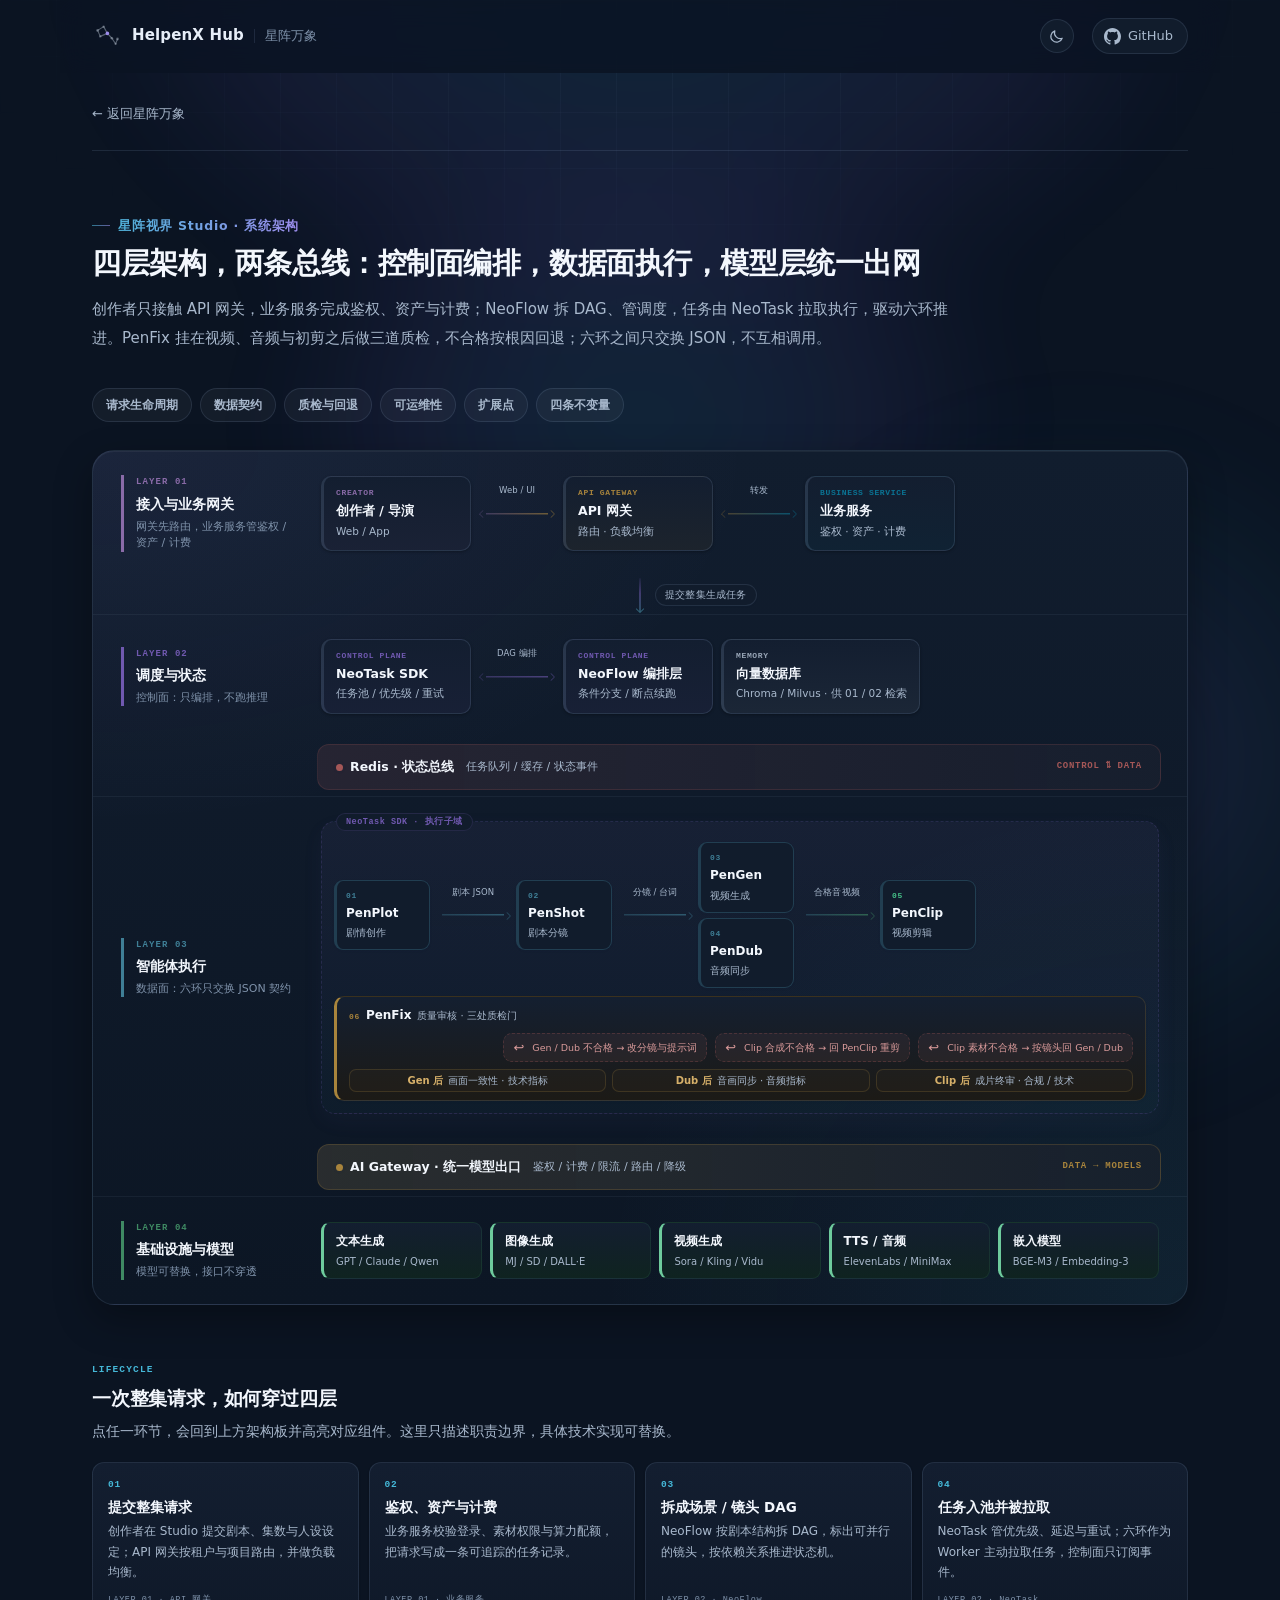
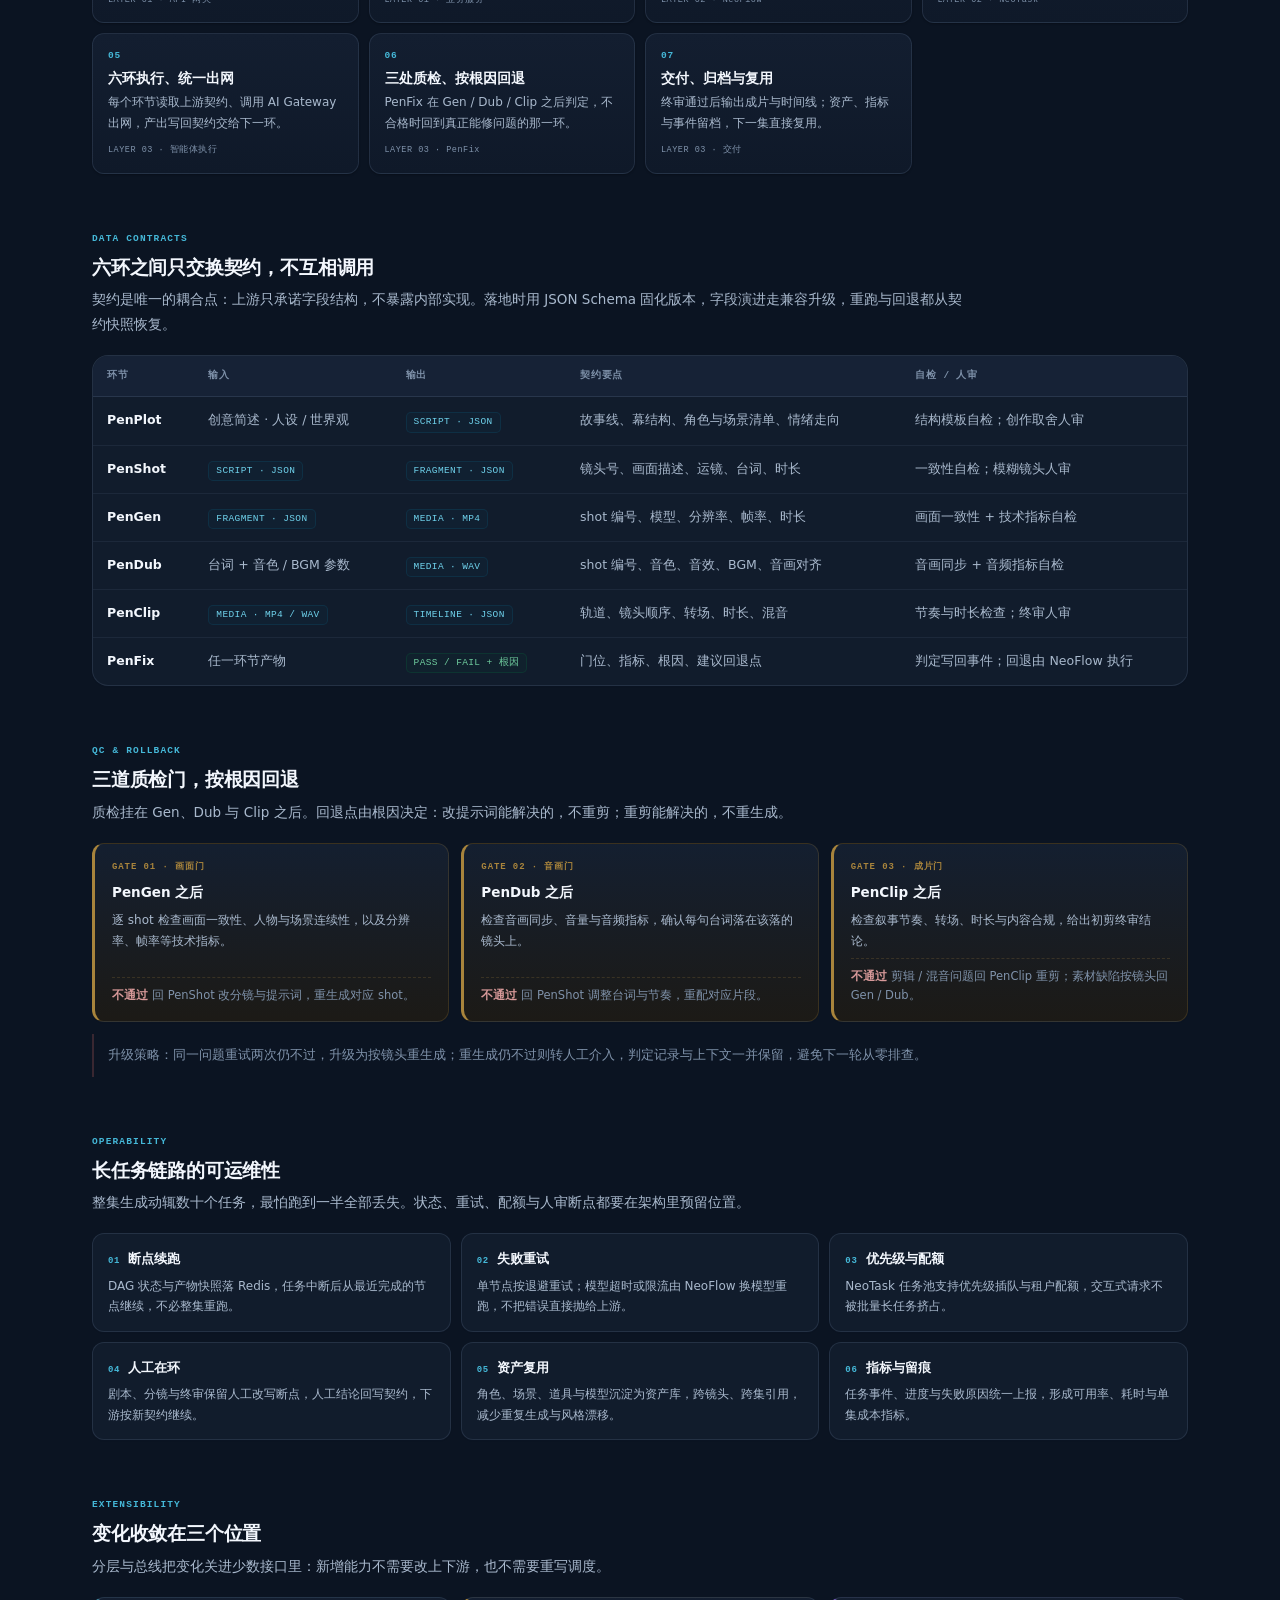
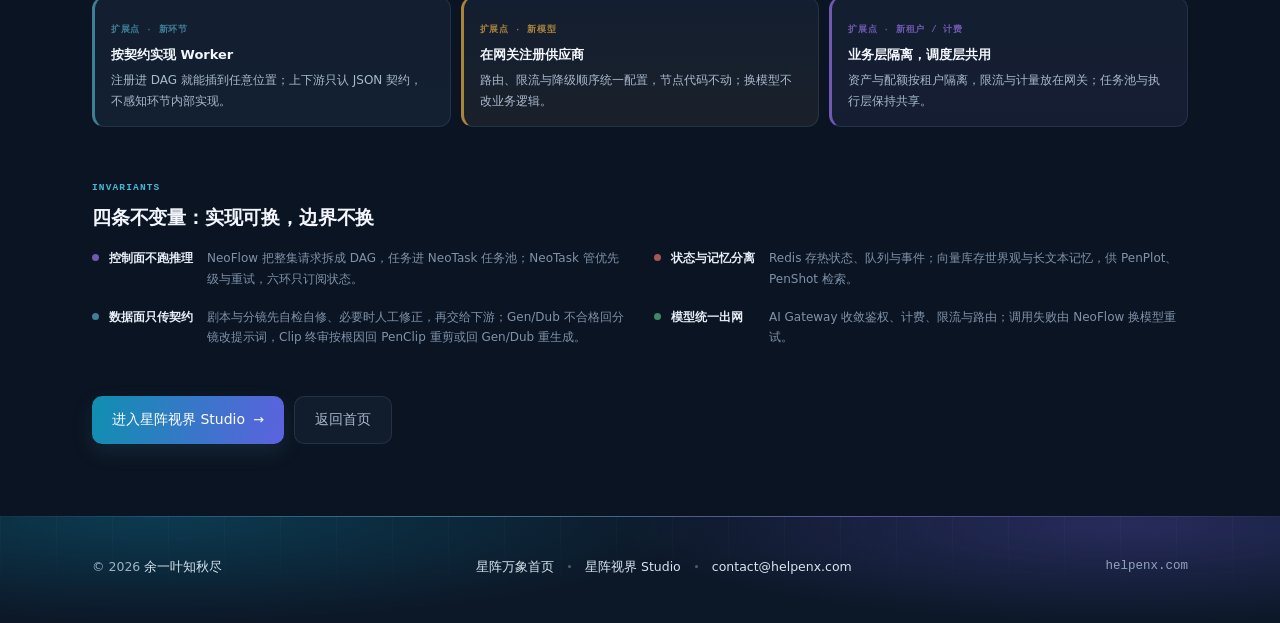
==== commit 4d225bfc: "细节优化" ====
--- a/architecture.html
+++ b/architecture.html
@@ -168,9 +168,9 @@
 <link rel="icon" type="image/png" sizes="32x32" href="./assets/icons/favicon-32x32.png" />
 <link rel="icon" type="image/png" sizes="16x16" href="./assets/icons/favicon-16x16.png" />
 <link rel="apple-touch-icon" sizes="180x180" href="./assets/icons/apple-touch-icon.png" />
-<link rel="preload" href="./assets/css/styles.css?v=202611191315" as="style" />
+<link rel="preload" href="./assets/css/styles.css?v=202611191620" as="style" />
 <link rel="preload" href="./assets/js/architecture.js?v=202611191040" as="script" />
-<link rel="stylesheet" href="./assets/css/styles.css?v=202611191315" fetchpriority="high" />
+<link rel="stylesheet" href="./assets/css/styles.css?v=202611191620" fetchpriority="high" />
 <script type="application/ld+json">
 {
   "@context": "https://schema.org",
--- a/assets/css/styles.css
+++ b/assets/css/styles.css
@@ -94,7 +94,8 @@
   font-size: 13px; color: var(--text-faint); line-height: 1.1;
   padding-left: 10px; border-left: 1px solid var(--border);
 }
-.header__right { display: flex; align-items: center; gap: 18px; }
+/* 切换 / GitHub / 服务统计作为一个整体：一行放不下时整组换到下一行并贴右 */
+.header__right { display: flex; align-items: center; gap: 18px; flex: none; margin-left: auto; }
 .ghlink {
   display: inline-flex; align-items: center; gap: 7px;
   font-size: 13px; font-weight: 500; color: var(--text-dim);
@@ -140,7 +141,7 @@
 .theme[data-mode="dark"] [data-mode="dark"] { display: block; }
 .theme__menu {
   position: absolute; right: 0; top: calc(100% + 10px); z-index: 70;
-  width: 208px; padding: 6px;
+  width: 158px; padding: 6px;
   background: var(--surface); border: 1px solid var(--border);
   border-radius: 14px; box-shadow: var(--shadow-hover);
   animation: pop-in 0.16s cubic-bezier(0.22, 1, 0.36, 1) backwards;
@@ -1575,6 +1576,10 @@
 .flow__scrollhint {
   display: none; margin: 4px 0 0; text-align: center;
   font-size: 11px; color: var(--text-faint);
+}
+/* 画布加宽后，这一档开始横向裁切，提前给出滑动提示 */
+@media (max-width: 1160px) {
+  .flow__scrollhint { display: block; }
 }
 
 @keyframes flowDash {
--- a/assets/css/styles.css
+++ b/assets/css/styles.css
@@ -94,7 +94,8 @@
   font-size: 13px; color: var(--text-faint); line-height: 1.1;
   padding-left: 10px; border-left: 1px solid var(--border);
 }
-.header__right { display: flex; align-items: center; gap: 18px; }
+/* 切换 / GitHub / 服务统计作为一个整体：一行放不下时整组换到下一行并贴右 */
+.header__right { display: flex; align-items: center; gap: 18px; flex: none; margin-left: auto; }
 .ghlink {
   display: inline-flex; align-items: center; gap: 7px;
   font-size: 13px; font-weight: 500; color: var(--text-dim);
@@ -140,7 +141,7 @@
 .theme[data-mode="dark"] [data-mode="dark"] { display: block; }
 .theme__menu {
   position: absolute; right: 0; top: calc(100% + 10px); z-index: 70;
-  width: 208px; padding: 6px;
+  width: 158px; padding: 6px;
   background: var(--surface); border: 1px solid var(--border);
   border-radius: 14px; box-shadow: var(--shadow-hover);
   animation: pop-in 0.16s cubic-bezier(0.22, 1, 0.36, 1) backwards;
@@ -1575,6 +1576,10 @@
 .flow__scrollhint {
   display: none; margin: 4px 0 0; text-align: center;
   font-size: 11px; color: var(--text-faint);
+}
+/* 画布加宽后，这一档开始横向裁切，提前给出滑动提示 */
+@media (max-width: 1160px) {
+  .flow__scrollhint { display: block; }
 }
 
 @keyframes flowDash {
